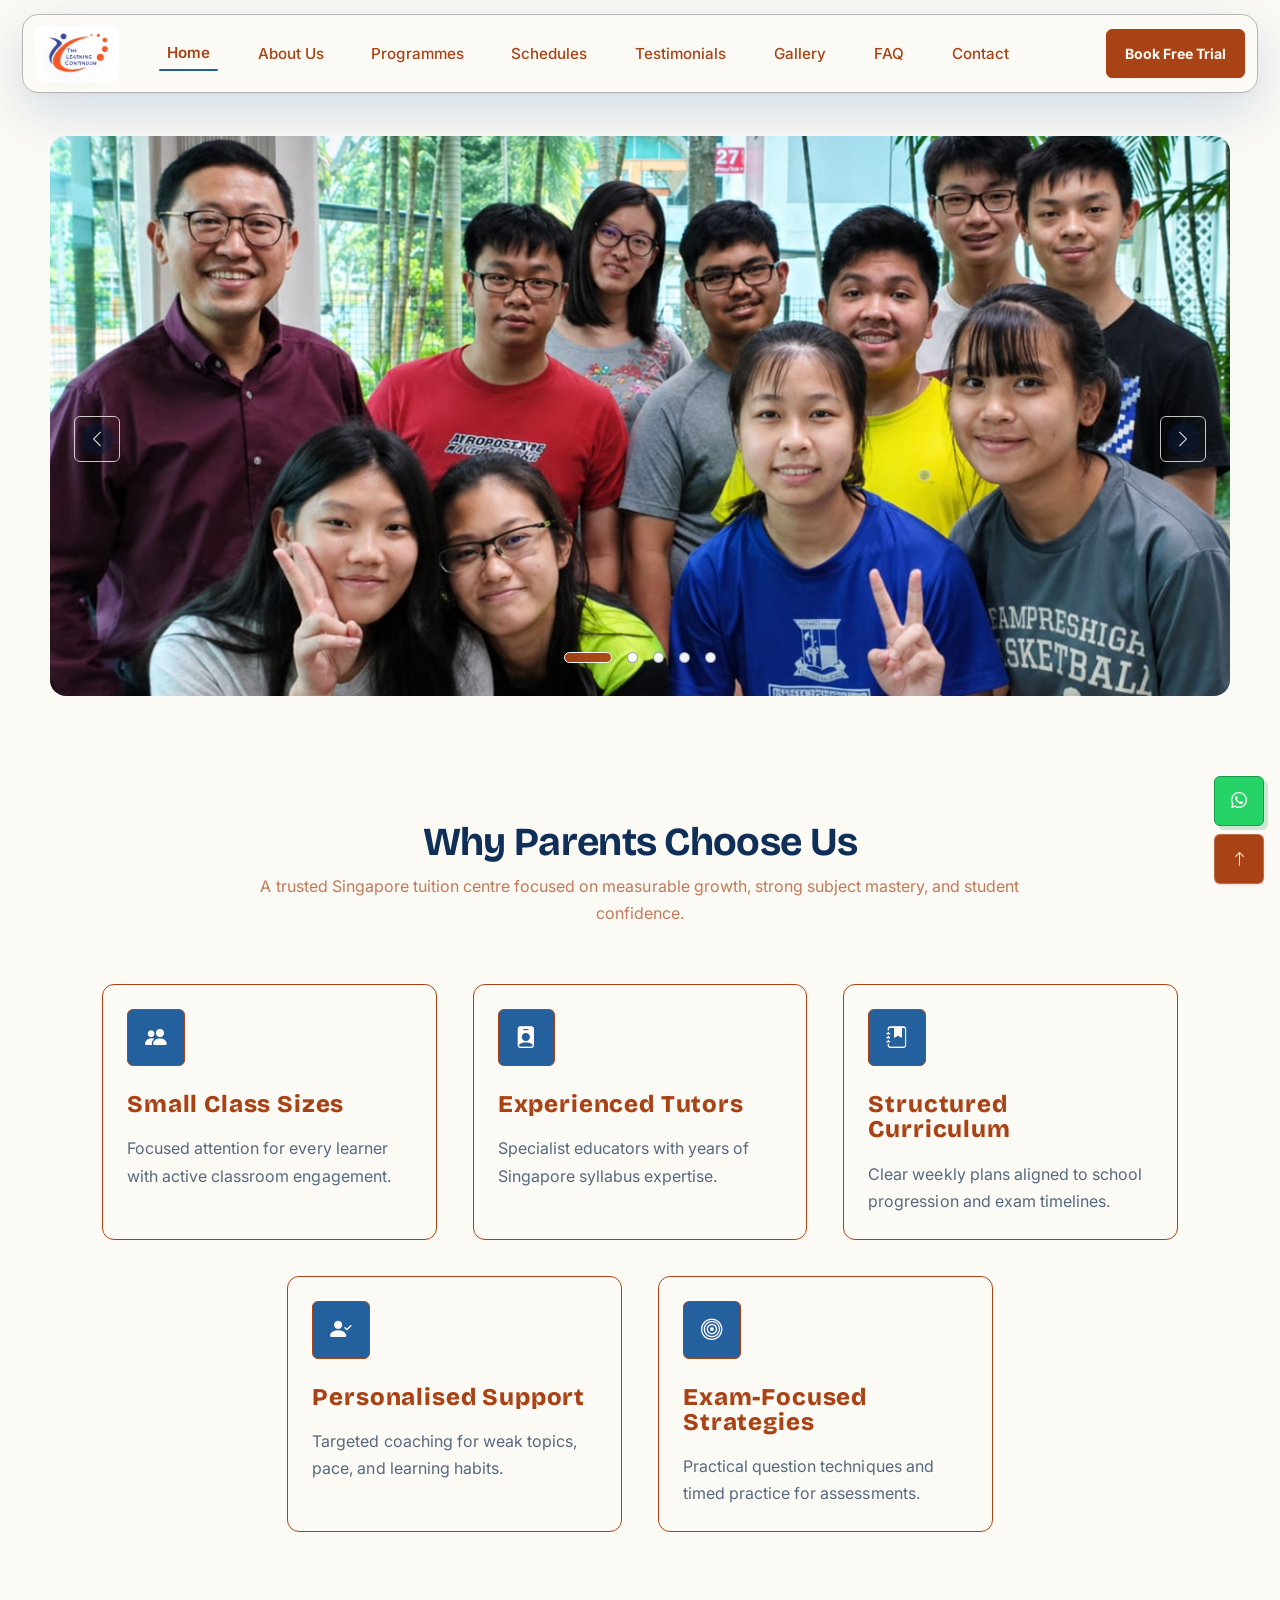
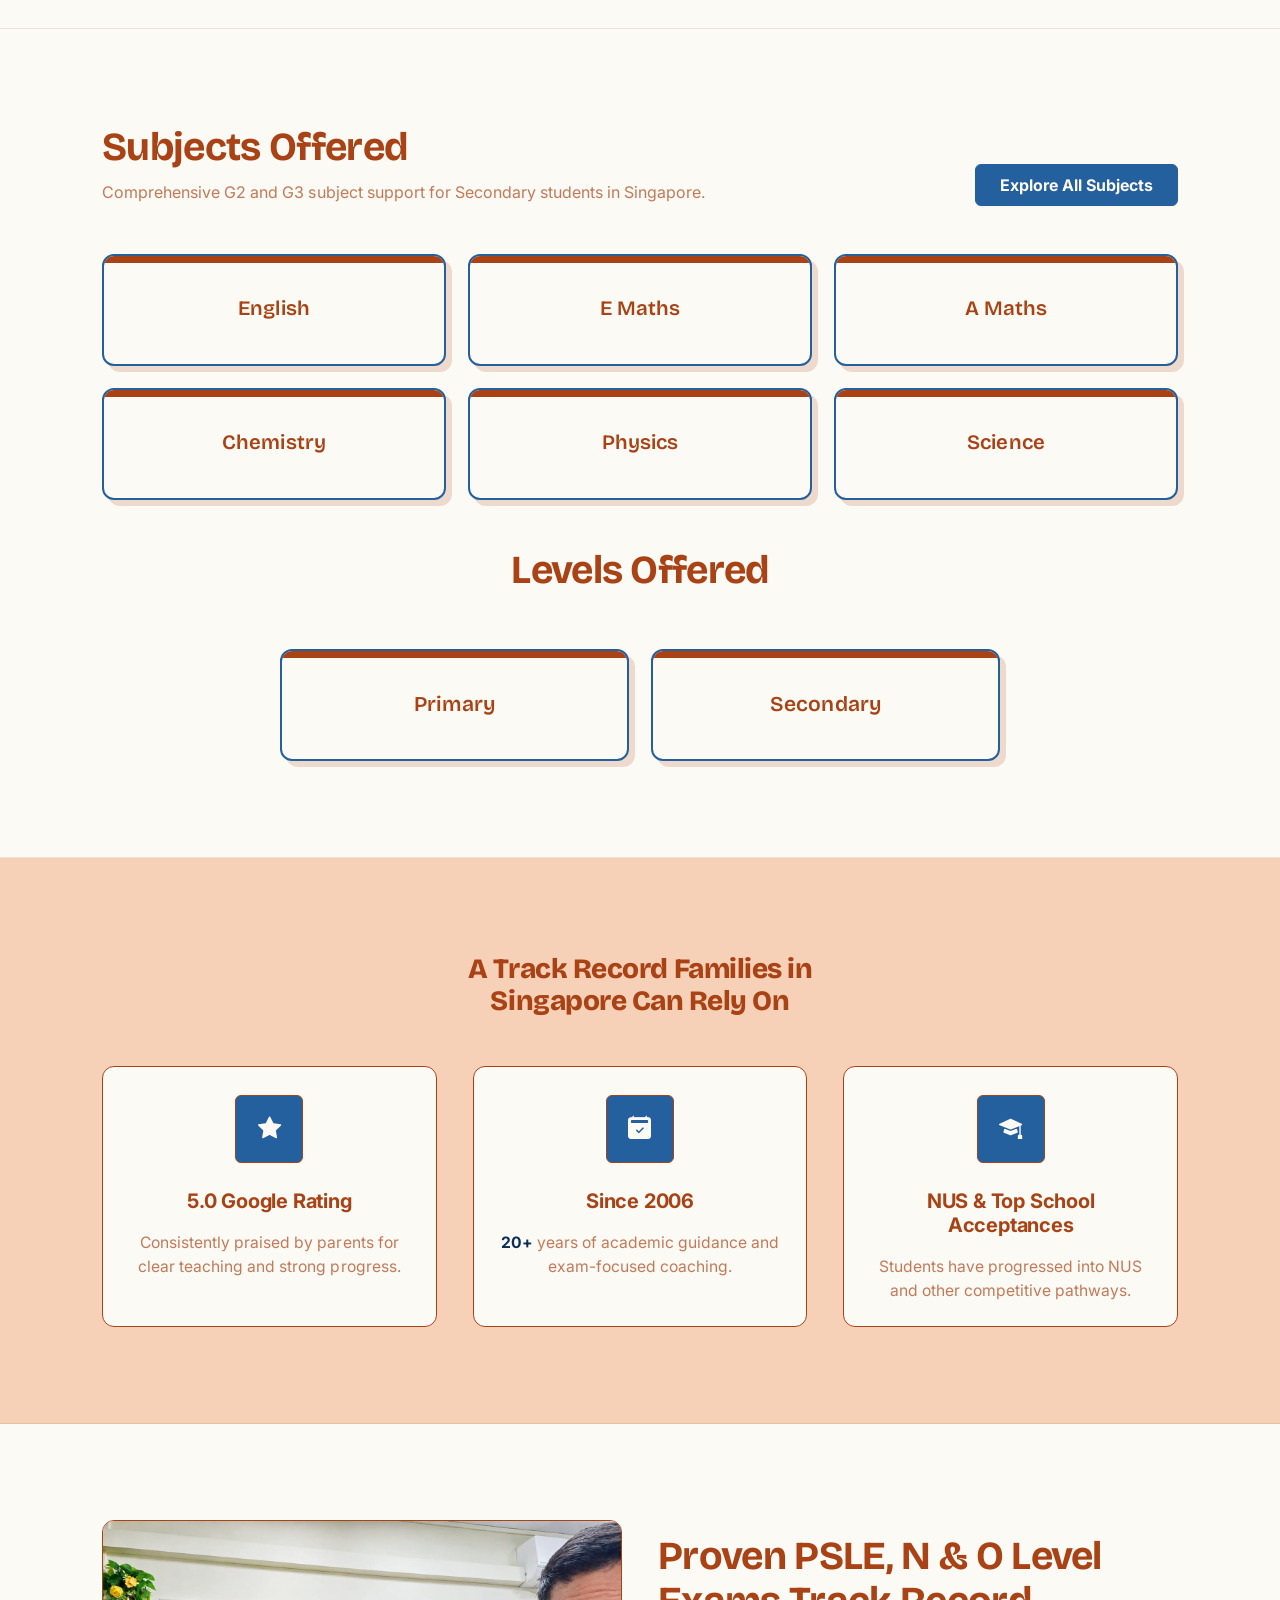
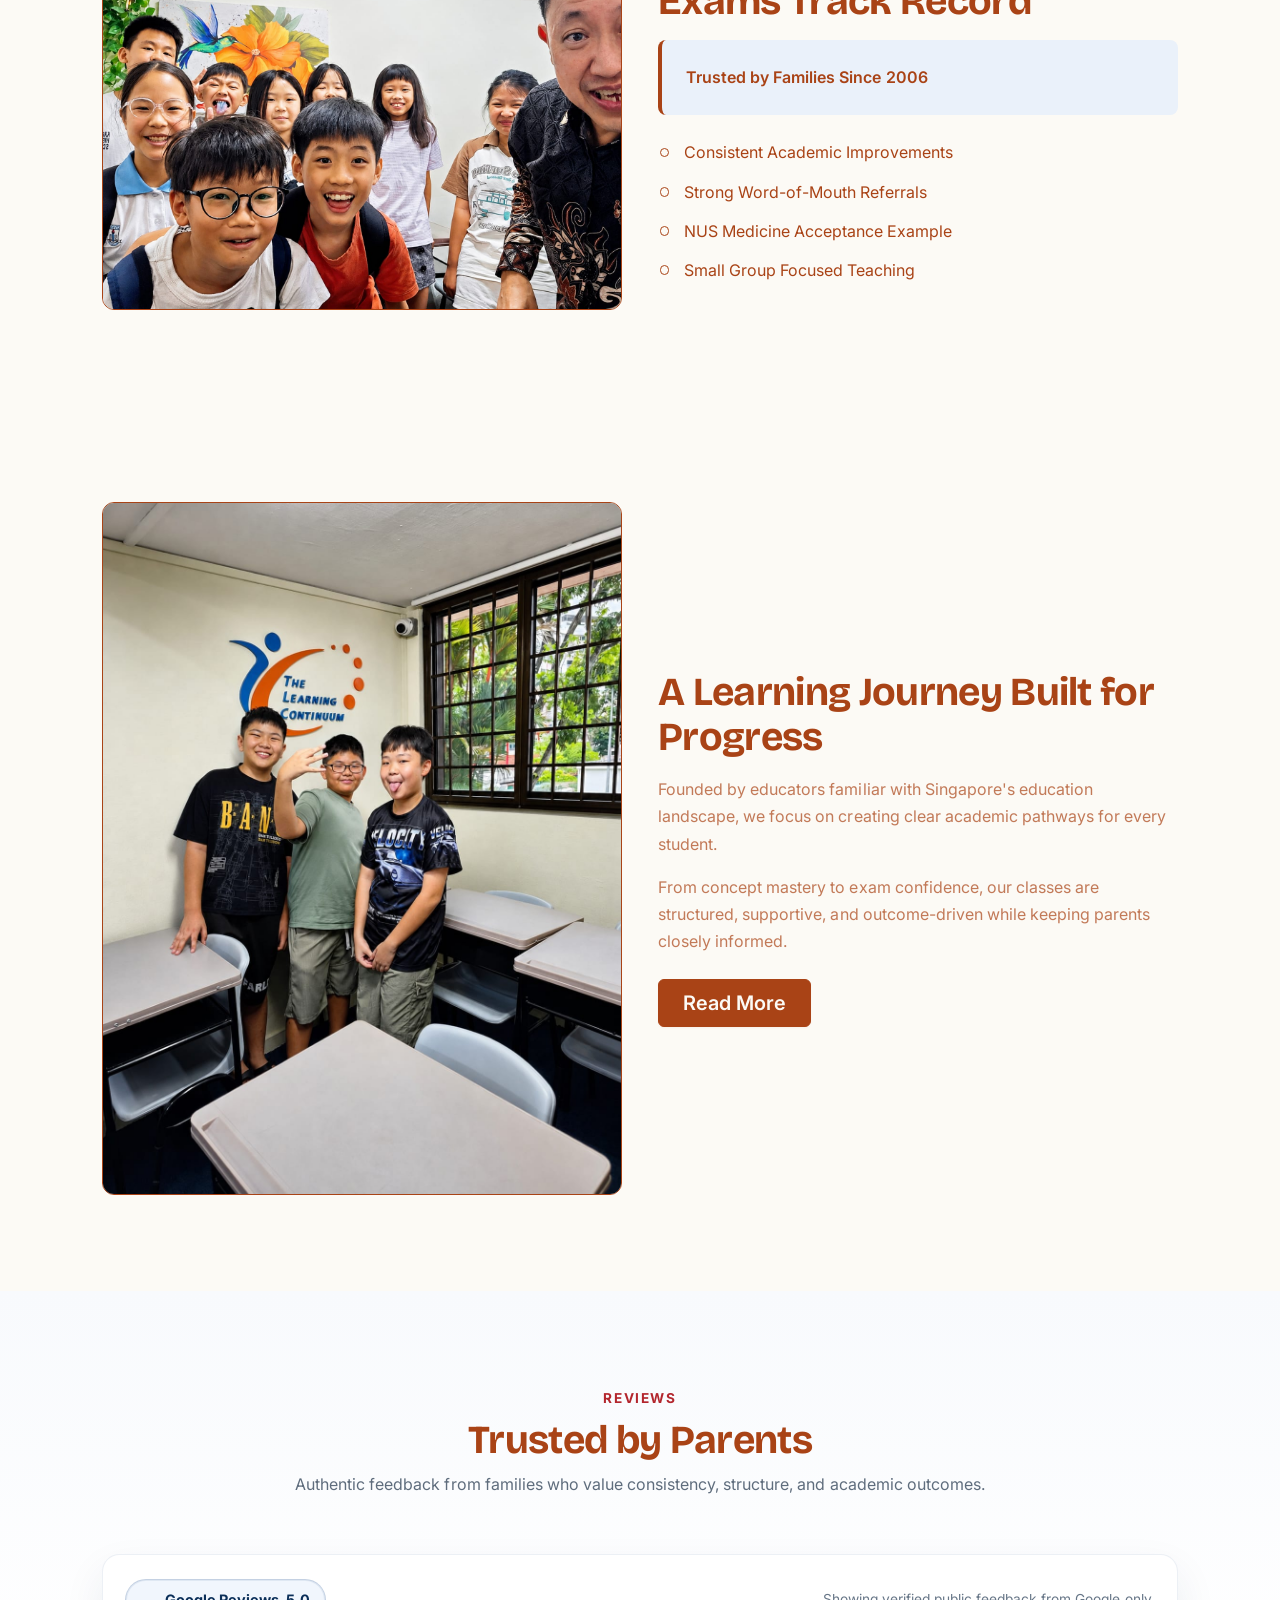
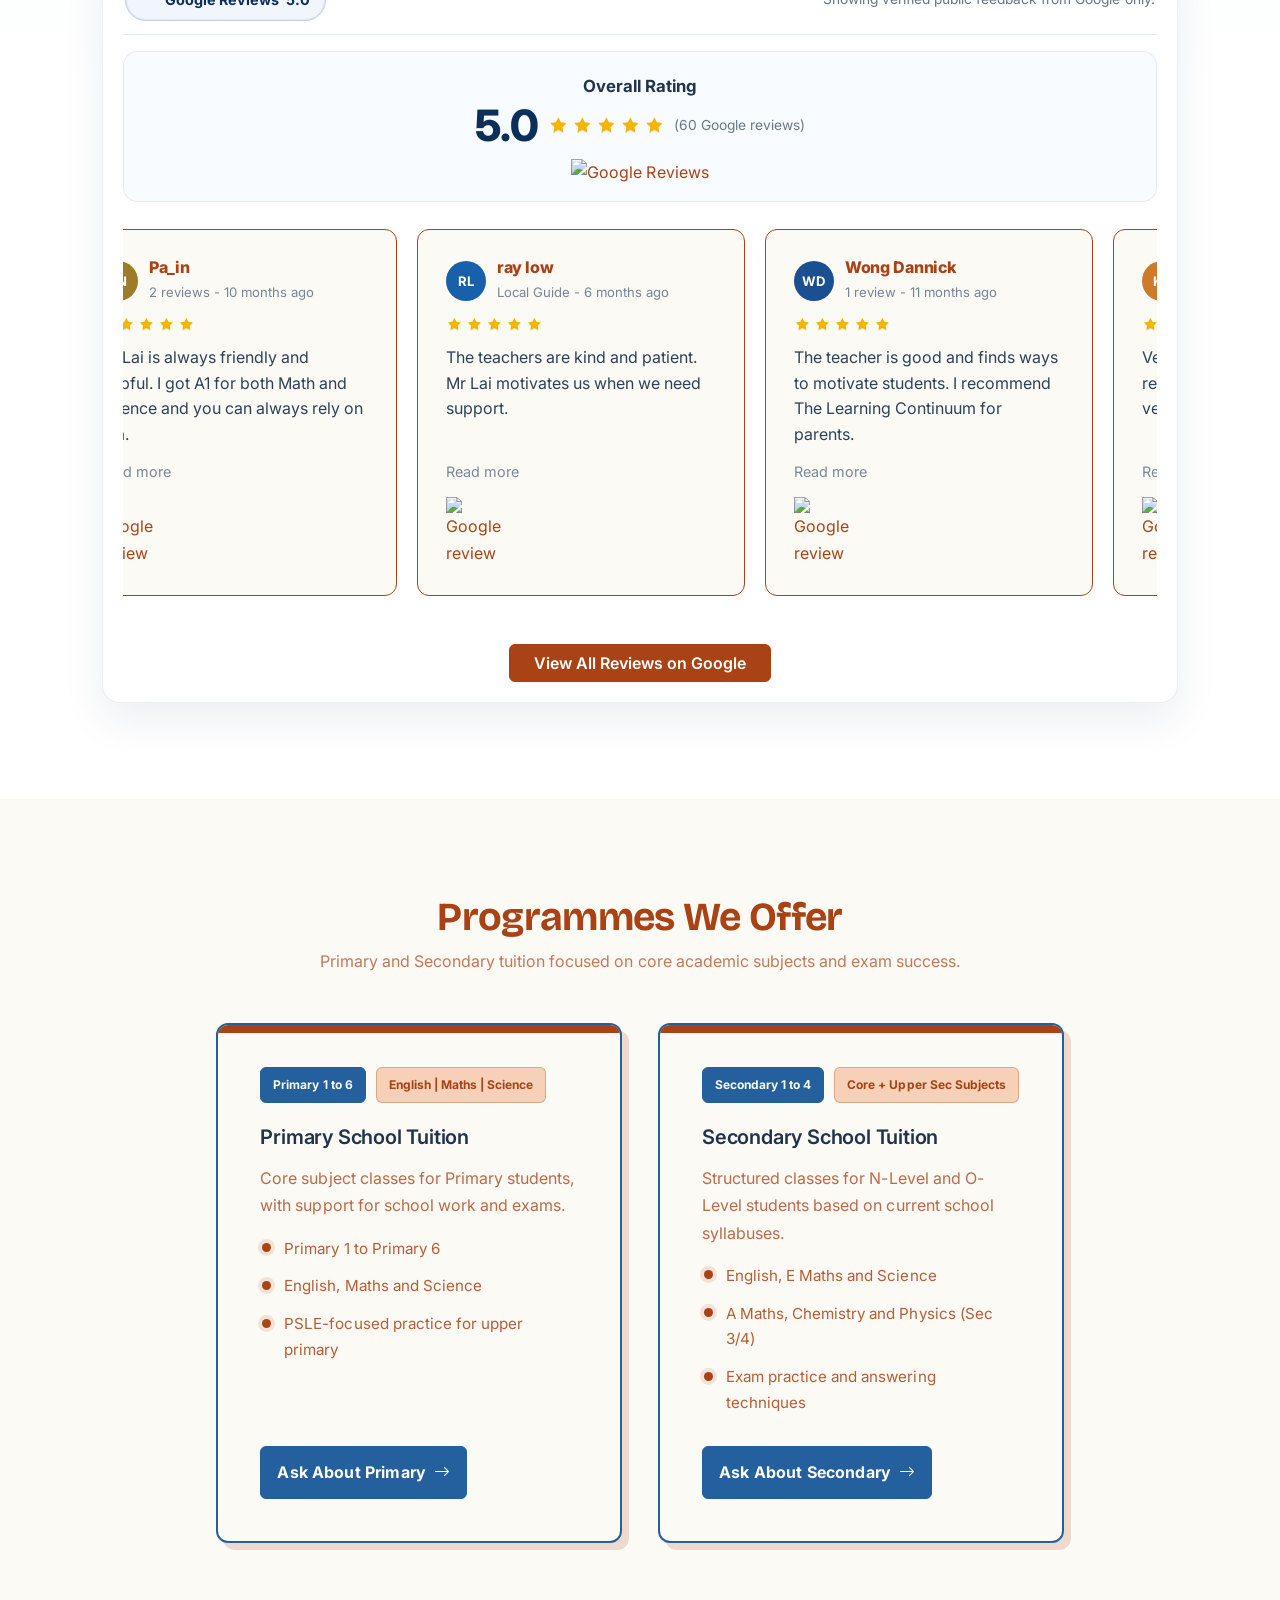
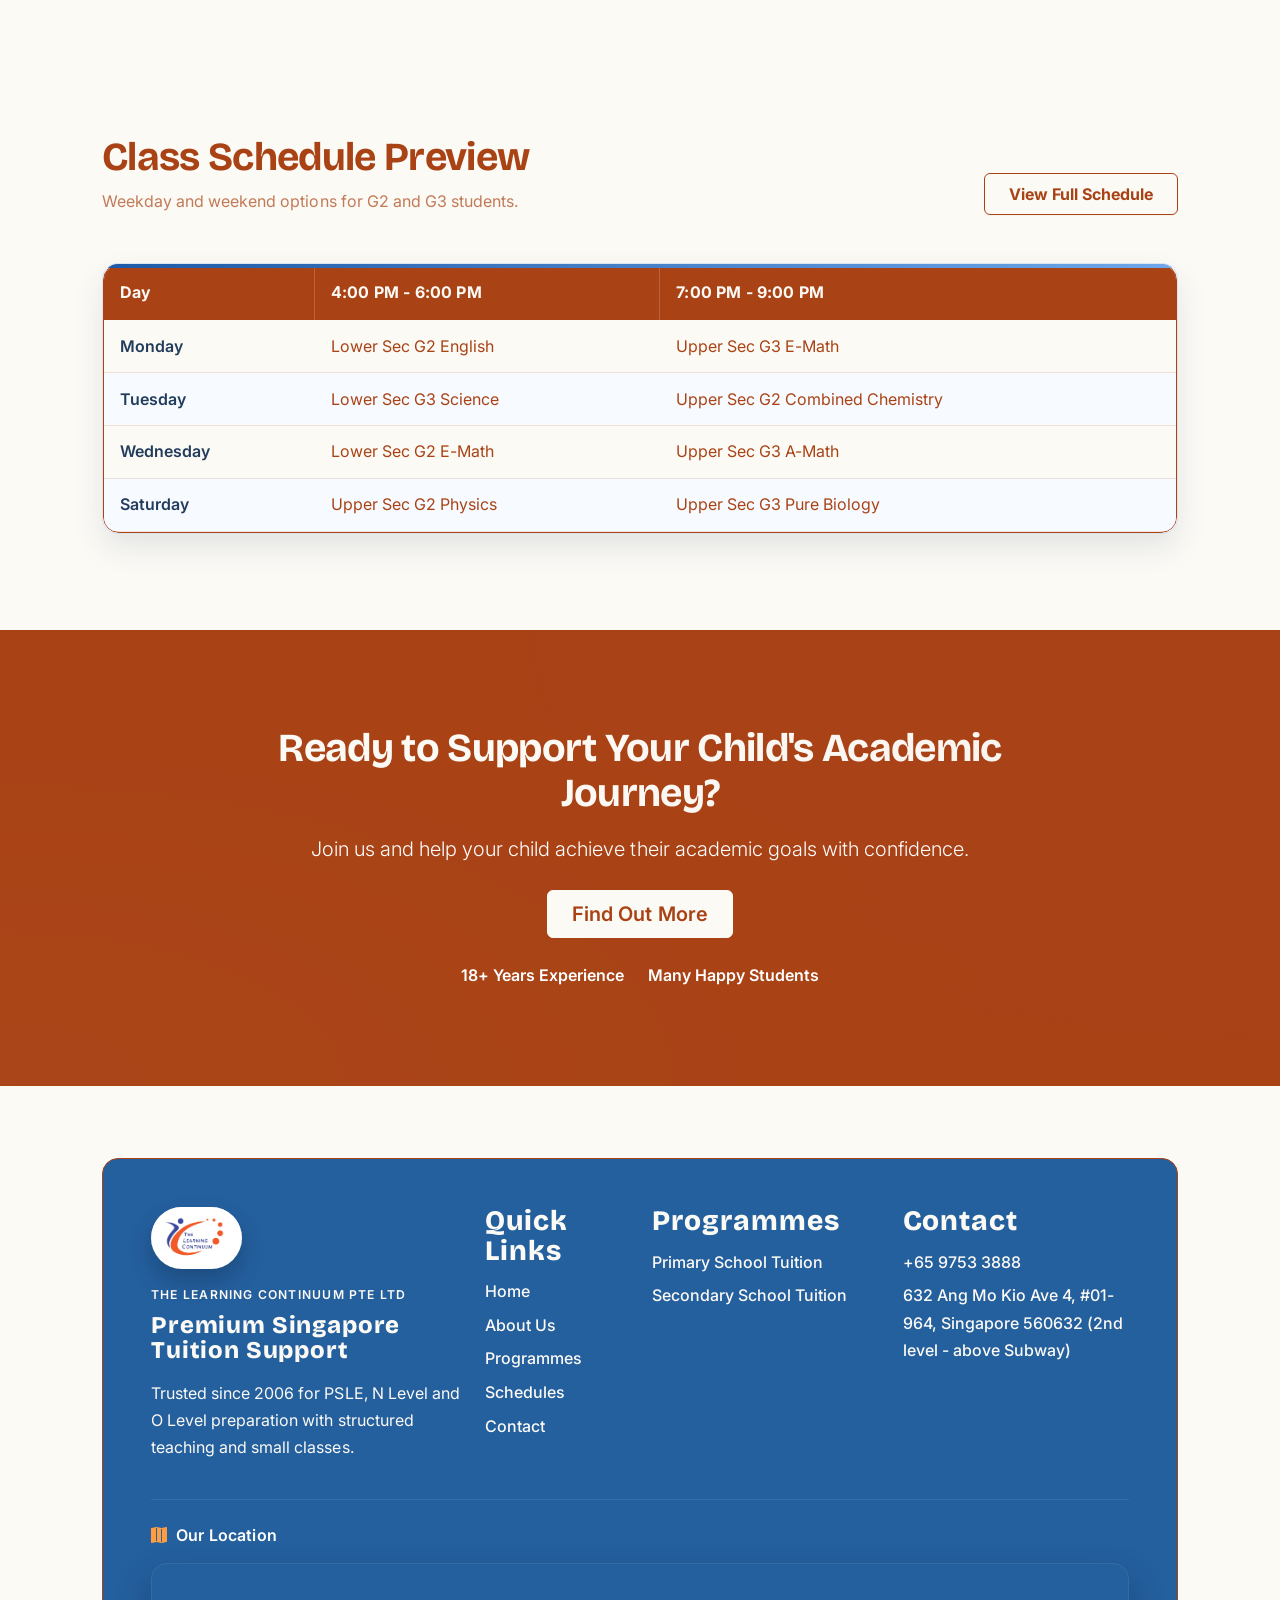
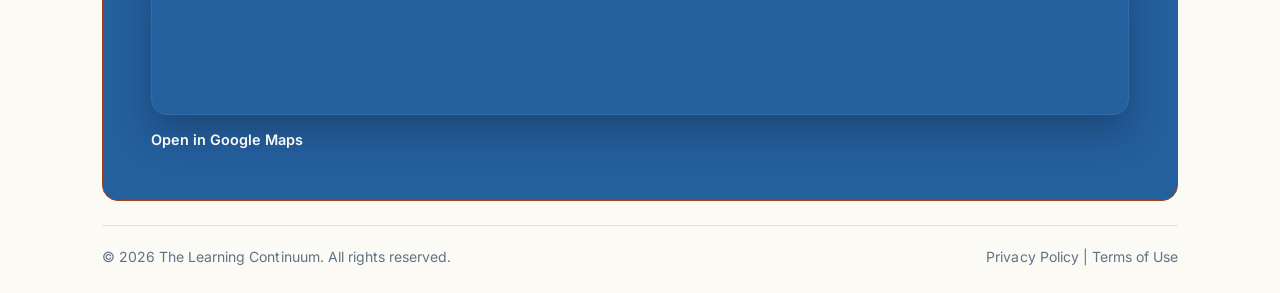
==== index.html @ cffc18f6 "chnage new" ====
<!doctype html>
<html lang="en">
  <head>
    <meta charset="utf-8" />
    <meta name="viewport" content="width=device-width, initial-scale=1" />
    <meta
      name="description"
      content="The Learning Continuum is a Singapore tuition centre specialising in PSLE, N Level and O Level academic excellence since 2006."
    />
    <title>The Learning Continuum | Singapore Tuition Centre</title>
    <link rel="preconnect" href="https://fonts.googleapis.com" />
    <link rel="preconnect" href="https://fonts.gstatic.com" crossorigin />
    <link
      href="https://fonts.googleapis.com/css2?family=Bricolage+Grotesque:opsz,wght@12..96,800&family=Inter:wght@400;500;600;700&family=Roboto+Mono:wght@400&display=swap"
      rel="stylesheet"
    />
    <link
      href="https://cdn.jsdelivr.net/npm/bootstrap@5.3.3/dist/css/bootstrap.min.css"
      rel="stylesheet"
      integrity="sha384-QWTKZyjpPEjISv5WaRU9OFeRpok6YctnYmDr5pNlyT2bRjXh0JMhjY6hW+ALEwIH"
      crossorigin="anonymous"
    />
    <link
      rel="stylesheet"
      href="https://cdn.jsdelivr.net/npm/bootstrap-icons@1.11.3/font/bootstrap-icons.min.css"
    />
    <link rel="stylesheet" href="assets/css/styles.css" />
    <link rel="stylesheet" href="assets/css/home.css" />
    <link rel="stylesheet" href="assets/css/redesign.css" />
  </head>
  <body>
    <div class="scroll-progress" aria-hidden="true"></div>
    <site-navbar></site-navbar>

    <header id="home" class="hero-section nav-overlap-section">
      <div
        id="heroCarousel"
        class="carousel slide carousel-fade hero-carousel"
        data-bs-ride="carousel"
        data-bs-interval="5200"
        data-bs-pause="false"
        data-bs-touch="false"
        data-bs-keyboard="false"
      >
        <div class="carousel-indicators">
          <button
            type="button"
            data-bs-target="#heroCarousel"
            data-bs-slide-to="0"
            class="active"
            aria-current="true"
            aria-label="Slide 1"
          ></button>
          <button
            type="button"
            data-bs-target="#heroCarousel"
            data-bs-slide-to="1"
            aria-label="Slide 2"
          ></button>
          <button
            type="button"
            data-bs-target="#heroCarousel"
            data-bs-slide-to="2"
            aria-label="Slide 3"
          ></button>
          <button
            type="button"
            data-bs-target="#heroCarousel"
            data-bs-slide-to="3"
            aria-label="Slide 4"
          ></button>
          <button
            type="button"
            data-bs-target="#heroCarousel"
            data-bs-slide-to="4"
            aria-label="Slide 5"
          ></button>
        </div>
        <div class="carousel-inner">
          <div class="carousel-item active">
            <img class="hero-slide" src="assets/images/num1.jpeg" alt="The Learning Continuum students and teacher" />
          </div>
          <div class="carousel-item">
            <img class="hero-slide" src="assets/images/num2.jpeg" alt="Students learning at The Learning Continuum" loading="lazy" />
          </div>
          <div class="carousel-item">
            <img class="hero-slide" src="assets/images/num3.jpeg" alt="The Learning Continuum classroom" loading="lazy" />
          </div>
          <div class="carousel-item">
            <img class="hero-slide" src="assets/images/num4.jpeg" alt="Students at The Learning Continuum" loading="lazy" />
          </div>
          <div class="carousel-item">
            <img class="hero-slide" src="assets/images/num5.jpeg" alt="Learning activities at The Learning Continuum" loading="lazy" />
          </div>
        </div>
        <button
          class="carousel-control-prev"
          type="button"
          data-bs-target="#heroCarousel"
          data-bs-slide="prev"
          aria-label="Previous slide"
        >
          <span class="carousel-control-prev-icon" aria-hidden="true"></span>
        </button>
        <button
          class="carousel-control-next"
          type="button"
          data-bs-target="#heroCarousel"
          data-bs-slide="next"
          aria-label="Next slide"
        >
          <span class="carousel-control-next-icon" aria-hidden="true"></span>
        </button>
      </div>

      <div class="hero-overlay-content">
        <div class="container">
          <div
            class="row align-items-center justify-content-start hero-content"
          >
            <div
              class="col-xl-5 col-lg-6 col-md-8 text-start js-reveal"
              data-reveal="up"
            >
              <div class="hero-glass">
                <h1 class="display-5 fw-bold mb-3">
                  Proven Academic Excellence Since 2006
                </h1>
                <p class="lead mb-4">
                  PSLE, N &amp; O Level Specialists with a Strong Track Record
                  of Student Success.
                </p>
                <div
                  class="d-flex flex-column flex-sm-row justify-content-center gap-3"
                >
                  <a
                    class="btn btn-primary btn-lg px-4 btn-micro"
                    href="#why-choose"
                    >Get Started</a
                  >
                  <a
                    class="btn btn-outline-light btn-lg px-4 btn-micro"
                    href="programmes.html"
                    >View Programmes</a
                  >
                </div>
                <div class="row g-3 mt-4 hero-metrics justify-content-center">
                  <div class="col-6">
                    <div class="hero-metric-item">
                      <p class="hero-metric-number mb-1">
                        <span
                          class="js-stat-counter"
                          data-target="20"
                          >0</span
                        >
                      </p>
                      <p class="hero-metric-label mb-0">
                        Years of Trusted Teaching
                      </p>
                    </div>
                  </div>
                  <div class="col-6">
                    <div class="hero-metric-item">
                      <p class="hero-metric-number mb-1">
                        <span
                          class="js-stat-counter"
                          data-target="49"
                          data-scale="10"
                          data-decimals="1"
                          >0</span
                        >/5
                      </p>
                      <p class="hero-metric-label mb-0">Parent Satisfaction</p>
                    </div>
                  </div>
                </div>
              </div>
            </div>
          </div>
        </div>
      </div>
    </header>
    <section
      id="why-choose"
      class="section-space why-choose-section border-bottom"
    >
      <div class="container">
        <div class="text-center mb-4 mb-lg-5 js-reveal" data-reveal="up">
          <h2 class="fw-bold mb-2">Why Parents Choose Us</h2>
          <p class="programmes-subtitle mb-0 mx-auto" style="max-width: 760px">
            A trusted Singapore tuition centre focused on measurable growth,
            strong subject mastery, and student confidence.
          </p>
        </div>
        <div class="row g-4">
          <div class="col-md-6 col-xl-4">
            <article class="why-card h-100 p-4 js-reveal" data-reveal-delay="0">
              <div class="why-card-icon" aria-hidden="true">
                <i class="bi bi-people-fill"></i>
              </div>
              <h3 class="h4 mb-2">Small Class Sizes</h3>
              <p class="mb-0">
                Focused attention for every learner with active classroom
                engagement.
              </p>
            </article>
          </div>
          <div class="col-md-6 col-xl-4">
            <article
              class="why-card h-100 p-4 js-reveal"
              data-reveal-delay="70"
            >
              <div class="why-card-icon" aria-hidden="true">
                <i class="bi bi-person-badge-fill"></i>
              </div>
              <h3 class="h4 mb-2">Experienced Tutors</h3>
              <p class="mb-0">
                Specialist educators with years of Singapore syllabus expertise.
              </p>
            </article>
          </div>
          <div class="col-md-6 col-xl-4">
            <article
              class="why-card h-100 p-4 js-reveal"
              data-reveal-delay="120"
            >
              <div class="why-card-icon" aria-hidden="true">
                <i class="bi bi-journal-bookmark-fill"></i>
              </div>
              <h3 class="h4 mb-2">Structured Curriculum</h3>
              <p class="mb-0">
                Clear weekly plans aligned to school progression and exam
                timelines.
              </p>
            </article>
          </div>
          <div class="col-md-6 col-xl-4">
            <article
              class="why-card h-100 p-4 js-reveal"
              data-reveal-delay="170"
            >
              <div class="why-card-icon" aria-hidden="true">
                <i class="bi bi-person-check-fill"></i>
              </div>
              <h3 class="h4 mb-2">Personalised Support</h3>
              <p class="mb-0">
                Targeted coaching for weak topics, pace, and learning habits.
              </p>
            </article>
          </div>
          <div class="col-md-6 col-xl-4">
            <article
              class="why-card h-100 p-4 js-reveal"
              data-reveal-delay="220"
            >
              <div class="why-card-icon" aria-hidden="true">
                <i class="bi bi-bullseye"></i>
              </div>
              <h3 class="h4 mb-2">Exam-Focused Strategies</h3>
              <p class="mb-0">
                Practical question techniques and timed practice for
                assessments.
              </p>
            </article>
          </div>
        </div>
      </div>
    </section>
    <section
      id="subjects-offered"
      class="section-space subjects-offered-section border-bottom"
    >
      <div class="container">
        <div
          class="d-flex flex-column flex-lg-row justify-content-between align-items-lg-end gap-3 mb-4 mb-lg-5 js-reveal"
          data-reveal="up"
        >
          <div>
            <h2 class="fw-bold mb-2">Subjects Offered</h2>
            <p class="programmes-subtitle mb-0">
              Comprehensive G2 and G3 subject support for Secondary students in
              Singapore.
            </p>
          </div>
          <a
            class="btn btn-outline-primary btn-micro px-4 py-2 subjects-cta"
            href="programmes.html"
            >Explore All Subjects</a
          >
        </div>
        <div class="subjects-grid mb-5">
          <div class="subject-tile js-reveal" data-reveal-delay="0">
            English
          </div>
          <div class="subject-tile js-reveal" data-reveal-delay="40">
            E Maths
          </div>
          <div class="subject-tile js-reveal" data-reveal-delay="80">
            A Maths
          </div>
          <div class="subject-tile js-reveal" data-reveal-delay="120">
            Chemistry
          </div>
          <div class="subject-tile js-reveal" data-reveal-delay="160">
            Physics
          </div>
          <div class="subject-tile js-reveal" data-reveal-delay="200">
            Science
          </div>
        </div>

        <div class="text-center mb-4 js-reveal" data-reveal="up">
          <h2 class="fw-bold mb-2">Levels Offered</h2>
        </div>
        <div class="levels-grid">
          <div class="level-tile js-reveal" data-reveal-delay="0">
            Primary
          </div>
          <div class="level-tile js-reveal" data-reveal-delay="60">
            Secondary
          </div>
        </div>
      </div>
    </section>
    <section
      class="section-space trust-premium-section border-bottom"
      aria-label="Trust validation highlights"
    >
      <div class="container">
        <div
          class="row justify-content-center mb-4 mb-lg-5 js-reveal"
          data-reveal="up"
        >
          <div class="col-lg-8 text-center">
            <h2 class="h3 fw-bold mb-0 trust-title">
              A Track Record Families in Singapore Can Rely On
            </h2>
          </div>
        </div>
        <div class="row g-4 text-center">
          <div class="col-sm-6 col-lg-4">
            <article
              class="trust-premium-card h-100 js-trust-card js-reveal"
              data-delay="0"
              data-reveal-delay="0"
            >
              <div class="trust-premium-icon" aria-hidden="true">
                <i class="bi bi-star-fill"></i>
              </div>
              <h3 class="h5 fw-bold mb-2 trust-card-heading">
                5.0 Google Rating
              </h3>
              <p class="mb-0 trust-support-text">
                Consistently praised by parents for clear teaching and strong
                progress.
              </p>
            </article>
          </div>
          <div class="col-sm-6 col-lg-4">
            <article
              class="trust-premium-card h-100 js-trust-card js-reveal"
              data-delay="90"
              data-reveal-delay="90"
            >
              <div class="trust-premium-icon" aria-hidden="true">
                <i class="bi bi-calendar2-check-fill"></i>
              </div>
              <h3 class="h5 fw-bold mb-2 trust-card-heading">Since 2006</h3>
              <p class="mb-0 trust-support-text">
                <span class="js-counter" data-target="20" data-suffix="+"
                  >0</span
                >
                years of academic guidance and exam-focused coaching.
              </p>
            </article>
          </div>
          <div class="col-sm-6 col-lg-4">
            <article
              class="trust-premium-card h-100 js-trust-card js-reveal"
              data-delay="180"
              data-reveal-delay="180"
            >
              <div class="trust-premium-icon" aria-hidden="true">
                <i class="bi bi-mortarboard-fill"></i>
              </div>
              <h3 class="h5 fw-bold mb-2 trust-card-heading">
                NUS &amp; Top School Acceptances
              </h3>
              <p class="mb-0 trust-support-text">
                Students have progressed into NUS and other competitive
                pathways.
              </p>
            </article>
          </div>
        </div>
      </div>
    </section>

    <section id="results" class="section-space bg-light">
      <div class="container">
        <div class="row g-4 g-lg-5 align-items-center">
          <div class="col-lg-6 js-reveal" data-reveal="left">
            <img
              class="img-fluid rounded-4 shadow-sm w-100 result-image"
              src="assets/images/n2.jpeg"
              alt="Students and teacher at The Learning Continuum"
            />
          </div>
          <div
            class="col-lg-6 js-reveal"
            data-reveal="right"
            data-reveal-delay="80"
          >
            <h2 class="fw-bold mb-3">
              Proven PSLE, N &amp; O Level Exams Track Record
            </h2>
            <div class="result-highlight rounded-3 p-3 p-lg-4 mb-4">
              <p class="mb-0 fw-semibold">Trusted by Families Since 2006</p>
            </div>
            <ul class="result-list list-unstyled mb-0">
              <li>Consistent Academic Improvements</li>
              <li>Strong Word-of-Mouth Referrals</li>
              <li>NUS Medicine Acceptance Example</li>
              <li>Small Group Focused Teaching</li>
            </ul>
          </div>
        </div>
      </div>
    </section>
    <section class="section-space journey-section">
      <div class="container">
        <div class="row g-4 g-lg-5 align-items-center">
          <div class="col-lg-6 js-reveal" data-reveal="left">
            <img
              class="img-fluid rounded-4 shadow-sm w-100 journey-image"
              src="assets/images/6.jpeg"
              alt="Student writing notes during lesson"
            />
          </div>
          <div
            class="col-lg-6 js-reveal"
            data-reveal="right"
            data-reveal-delay="70"
          >
            <h2 class="fw-bold mb-3">A Learning Journey Built for Progress</h2>
            <p class="mb-3 journey-copy">
              Founded by educators familiar with Singapore's education
              landscape, we focus on creating clear academic pathways for every
              student.
            </p>
            <p class="mb-4 journey-copy">
              From concept mastery to exam confidence, our classes are
              structured, supportive, and outcome-driven while keeping parents
              closely informed.
            </p>
            <a class="btn btn-primary btn-lg px-4 btn-micro" href="about.html"
              >Read More</a
            >
          </div>
        </div>
      </div>
    </section>

    <section id="reviews" class="section-space reviews-authority-section">
      <div class="container">
        <div class="text-center mb-4 mb-lg-5 js-review-reveal">
          <p class="reviews-kicker mb-2">Reviews</p>
          <h2 class="fw-bold mb-2">Trusted by Parents</h2>
          <p class="reviews-subtitle mb-0">
            Authentic feedback from families who value consistency, structure,
            and academic outcomes.
          </p>
        </div>

        <div class="reviews-shell js-review-reveal" data-delay="90">
          <div class="review-source-google" aria-label="Google review source">
            <div class="google-source-pill">
              <img
                src="https://www.gstatic.com/images/branding/product/1x/googleg_16dp.png"
                alt=""
                width="16"
                height="16"
              />
              <span>Google Reviews</span>
              <span class="review-source-score">5.0</span>
            </div>
            <p class="google-source-note mb-0">
              Showing verified public feedback from Google only.
            </p>
          </div>

          <div class="overall-rating-panel text-center">
            <p class="overall-rating-label mb-1">Overall Rating</p>
            <div class="overall-rating-line">
              <span class="overall-rating-score">5.0</span>
              <div class="review-stars" aria-label="5 star rating">
                <svg class="rating-star" viewBox="0 0 24 24" aria-hidden="true">
                  <path
                    d="M12 2.5l2.86 5.8 6.4.93-4.63 4.51 1.09 6.37L12 17.1 6.28 20.11l1.09-6.37L2.74 9.23l6.4-.93L12 2.5z"
                  ></path>
                </svg>
                <svg class="rating-star" viewBox="0 0 24 24" aria-hidden="true">
                  <path
                    d="M12 2.5l2.86 5.8 6.4.93-4.63 4.51 1.09 6.37L12 17.1 6.28 20.11l1.09-6.37L2.74 9.23l6.4-.93L12 2.5z"
                  ></path>
                </svg>
                <svg class="rating-star" viewBox="0 0 24 24" aria-hidden="true">
                  <path
                    d="M12 2.5l2.86 5.8 6.4.93-4.63 4.51 1.09 6.37L12 17.1 6.28 20.11l1.09-6.37L2.74 9.23l6.4-.93L12 2.5z"
                  ></path>
                </svg>
                <svg class="rating-star" viewBox="0 0 24 24" aria-hidden="true">
                  <path
                    d="M12 2.5l2.86 5.8 6.4.93-4.63 4.51 1.09 6.37L12 17.1 6.28 20.11l1.09-6.37L2.74 9.23l6.4-.93L12 2.5z"
                  ></path>
                </svg>
                <svg class="rating-star" viewBox="0 0 24 24" aria-hidden="true">
                  <path
                    d="M12 2.5l2.86 5.8 6.4.93-4.63 4.51 1.09 6.37L12 17.1 6.28 20.11l1.09-6.37L2.74 9.23l6.4-.93L12 2.5z"
                  ></path>
                </svg>
              </div>
              <span class="overall-rating-count">(60 Google reviews)</span>
            </div>
            <img
              class="google-wordmark"
              src="https://www.gstatic.com/images/branding/googlelogo/1x/googlelogo_color_74x24dp.png"
              alt="Google Reviews"
              width="74"
              height="24"
            />
          </div>

          <div class="reviews-carousel-wrapper">
            <div
              class="reviews-track js-reviews-track"
              aria-label="Parent review cards"
            >
              <article class="review-card js-review-reveal" data-delay="30">
                <div class="review-author">
                  <div class="review-avatar">AT</div>
                  <div>
                    <h3 class="h6 mb-1">alya tan</h3>
                    <p class="review-time mb-0">1 review - 3 weeks ago - New</p>
                  </div>
                </div>
                <div
                  class="review-stars review-stars-sm"
                  aria-label="5 star review"
                >
                  <svg
                    class="rating-star"
                    viewBox="0 0 24 24"
                    aria-hidden="true"
                  >
                    <path
                      d="M12 2.5l2.86 5.8 6.4.93-4.63 4.51 1.09 6.37L12 17.1 6.28 20.11l1.09-6.37L2.74 9.23l6.4-.93L12 2.5z"
                    ></path>
                  </svg>
                  <svg
                    class="rating-star"
                    viewBox="0 0 24 24"
                    aria-hidden="true"
                  >
                    <path
                      d="M12 2.5l2.86 5.8 6.4.93-4.63 4.51 1.09 6.37L12 17.1 6.28 20.11l1.09-6.37L2.74 9.23l6.4-.93L12 2.5z"
                    ></path>
                  </svg>
                  <svg
                    class="rating-star"
                    viewBox="0 0 24 24"
                    aria-hidden="true"
                  >
                    <path
                      d="M12 2.5l2.86 5.8 6.4.93-4.63 4.51 1.09 6.37L12 17.1 6.28 20.11l1.09-6.37L2.74 9.23l6.4-.93L12 2.5z"
                    ></path>
                  </svg>
                  <svg
                    class="rating-star"
                    viewBox="0 0 24 24"
                    aria-hidden="true"
                  >
                    <path
                      d="M12 2.5l2.86 5.8 6.4.93-4.63 4.51 1.09 6.37L12 17.1 6.28 20.11l1.09-6.37L2.74 9.23l6.4-.93L12 2.5z"
                    ></path>
                  </svg>
                  <svg
                    class="rating-star"
                    viewBox="0 0 24 24"
                    aria-hidden="true"
                  >
                    <path
                      d="M12 2.5l2.86 5.8 6.4.93-4.63 4.51 1.09 6.37L12 17.1 6.28 20.11l1.09-6.37L2.74 9.23l6.4-.93L12 2.5z"
                    ></path>
                  </svg>
                </div>
                <p class="review-body">
                  Mr Lai is the toughest and best teacher that ever taught me.
                  His explanations are precise and easy to understand.
                </p>
                <p class="review-readmore mb-0">Read more</p>
                <img
                  class="review-google-logo"
                  src="https://www.gstatic.com/images/branding/googlelogo/1x/googlelogo_color_74x24dp.png"
                  alt="Google review"
                  width="74"
                  height="24"
                />
              </article>

              <article class="review-card js-review-reveal" data-delay="70">
                <div class="review-author">
                  <div class="review-avatar review-avatar-alt">XN</div>
                  <div>
                    <h3 class="h6 mb-1">Xuan Qi Ng</h3>
                    <p class="review-time mb-0">3 reviews - 11 months ago</p>
                  </div>
                </div>
                <div
                  class="review-stars review-stars-sm"
                  aria-label="5 star review"
                >
                  <svg
                    class="rating-star"
                    viewBox="0 0 24 24"
                    aria-hidden="true"
                  >
                    <path
                      d="M12 2.5l2.86 5.8 6.4.93-4.63 4.51 1.09 6.37L12 17.1 6.28 20.11l1.09-6.37L2.74 9.23l6.4-.93L12 2.5z"
                    ></path>
                  </svg>
                  <svg
                    class="rating-star"
                    viewBox="0 0 24 24"
                    aria-hidden="true"
                  >
                    <path
                      d="M12 2.5l2.86 5.8 6.4.93-4.63 4.51 1.09 6.37L12 17.1 6.28 20.11l1.09-6.37L2.74 9.23l6.4-.93L12 2.5z"
                    ></path>
                  </svg>
                  <svg
                    class="rating-star"
                    viewBox="0 0 24 24"
                    aria-hidden="true"
                  >
                    <path
                      d="M12 2.5l2.86 5.8 6.4.93-4.63 4.51 1.09 6.37L12 17.1 6.28 20.11l1.09-6.37L2.74 9.23l6.4-.93L12 2.5z"
                    ></path>
                  </svg>
                  <svg
                    class="rating-star"
                    viewBox="0 0 24 24"
                    aria-hidden="true"
                  >
                    <path
                      d="M12 2.5l2.86 5.8 6.4.93-4.63 4.51 1.09 6.37L12 17.1 6.28 20.11l1.09-6.37L2.74 9.23l6.4-.93L12 2.5z"
                    ></path>
                  </svg>
                  <svg
                    class="rating-star"
                    viewBox="0 0 24 24"
                    aria-hidden="true"
                  >
                    <path
                      d="M12 2.5l2.86 5.8 6.4.93-4.63 4.51 1.09 6.37L12 17.1 6.28 20.11l1.09-6.37L2.74 9.23l6.4-.93L12 2.5z"
                    ></path>
                  </svg>
                </div>
                <p class="review-body">
                  This tuition taught me since age 9. The teachers are
                  experienced, friendly, and helped me improve tremendously.
                </p>
                <p class="review-readmore mb-0">Read more</p>
                <img
                  class="review-google-logo"
                  src="https://www.gstatic.com/images/branding/googlelogo/1x/googlelogo_color_74x24dp.png"
                  alt="Google review"
                  width="74"
                  height="24"
                />
              </article>

              <article class="review-card js-review-reveal" data-delay="110">
                <div class="review-author">
                  <div class="review-avatar review-avatar-gold">CS</div>
                  <div>
                    <h3 class="h6 mb-1">Chao Shi Han (Amkss)</h3>
                    <p class="review-time mb-0">1 review - a month ago</p>
                  </div>
                </div>
                <div
                  class="review-stars review-stars-sm"
                  aria-label="5 star review"
                >
                  <svg
                    class="rating-star"
                    viewBox="0 0 24 24"
                    aria-hidden="true"
                  >
                    <path
                      d="M12 2.5l2.86 5.8 6.4.93-4.63 4.51 1.09 6.37L12 17.1 6.28 20.11l1.09-6.37L2.74 9.23l6.4-.93L12 2.5z"
                    ></path>
                  </svg>
                  <svg
                    class="rating-star"
                    viewBox="0 0 24 24"
                    aria-hidden="true"
                  >
                    <path
                      d="M12 2.5l2.86 5.8 6.4.93-4.63 4.51 1.09 6.37L12 17.1 6.28 20.11l1.09-6.37L2.74 9.23l6.4-.93L12 2.5z"
                    ></path>
                  </svg>
                  <svg
                    class="rating-star"
                    viewBox="0 0 24 24"
                    aria-hidden="true"
                  >
                    <path
                      d="M12 2.5l2.86 5.8 6.4.93-4.63 4.51 1.09 6.37L12 17.1 6.28 20.11l1.09-6.37L2.74 9.23l6.4-.93L12 2.5z"
                    ></path>
                  </svg>
                  <svg
                    class="rating-star"
                    viewBox="0 0 24 24"
                    aria-hidden="true"
                  >
                    <path
                      d="M12 2.5l2.86 5.8 6.4.93-4.63 4.51 1.09 6.37L12 17.1 6.28 20.11l1.09-6.37L2.74 9.23l6.4-.93L12 2.5z"
                    ></path>
                  </svg>
                  <svg
                    class="rating-star"
                    viewBox="0 0 24 24"
                    aria-hidden="true"
                  >
                    <path
                      d="M12 2.5l2.86 5.8 6.4.93-4.63 4.51 1.09 6.37L12 17.1 6.28 20.11l1.09-6.37L2.74 9.23l6.4-.93L12 2.5z"
                    ></path>
                  </svg>
                </div>
                <p class="review-body">
                  Mr Lai is the best teacher ever. His explanations are very
                  precise and easy to understand. I recommend coming here.
                </p>
                <p class="review-readmore mb-0">Read more</p>
                <img
                  class="review-google-logo"
                  src="https://www.gstatic.com/images/branding/googlelogo/1x/googlelogo_color_74x24dp.png"
                  alt="Google review"
                  width="74"
                  height="24"
                />
              </article>

              <article class="review-card js-review-reveal" data-delay="150">
                <div class="review-author">
                  <div class="review-avatar review-avatar-blue">LC</div>
                  <div>
                    <h3 class="h6 mb-1">Lim ChengJun</h3>
                    <p class="review-time mb-0">1 review - a month ago</p>
                  </div>
                </div>
                <div
                  class="review-stars review-stars-sm"
                  aria-label="5 star review"
                >
                  <svg
                    class="rating-star"
                    viewBox="0 0 24 24"
                    aria-hidden="true"
                  >
                    <path
                      d="M12 2.5l2.86 5.8 6.4.93-4.63 4.51 1.09 6.37L12 17.1 6.28 20.11l1.09-6.37L2.74 9.23l6.4-.93L12 2.5z"
                    ></path>
                  </svg>
                  <svg
                    class="rating-star"
                    viewBox="0 0 24 24"
                    aria-hidden="true"
                  >
                    <path
                      d="M12 2.5l2.86 5.8 6.4.93-4.63 4.51 1.09 6.37L12 17.1 6.28 20.11l1.09-6.37L2.74 9.23l6.4-.93L12 2.5z"
                    ></path>
                  </svg>
                  <svg
                    class="rating-star"
                    viewBox="0 0 24 24"
                    aria-hidden="true"
                  >
                    <path
                      d="M12 2.5l2.86 5.8 6.4.93-4.63 4.51 1.09 6.37L12 17.1 6.28 20.11l1.09-6.37L2.74 9.23l6.4-.93L12 2.5z"
                    ></path>
                  </svg>
                  <svg
                    class="rating-star"
                    viewBox="0 0 24 24"
                    aria-hidden="true"
                  >
                    <path
                      d="M12 2.5l2.86 5.8 6.4.93-4.63 4.51 1.09 6.37L12 17.1 6.28 20.11l1.09-6.37L2.74 9.23l6.4-.93L12 2.5z"
                    ></path>
                  </svg>
                  <svg
                    class="rating-star"
                    viewBox="0 0 24 24"
                    aria-hidden="true"
                  >
                    <path
                      d="M12 2.5l2.86 5.8 6.4.93-4.63 4.51 1.09 6.37L12 17.1 6.28 20.11l1.09-6.37L2.74 9.23l6.4-.93L12 2.5z"
                    ></path>
                  </svg>
                </div>
                <p class="review-body">
                  Mr Lai is a very good teacher and very passionate with every
                  student.
                </p>
                <p class="review-readmore mb-0">Read more</p>
                <img
                  class="review-google-logo"
                  src="https://www.gstatic.com/images/branding/googlelogo/1x/googlelogo_color_74x24dp.png"
                  alt="Google review"
                  width="74"
                  height="24"
                />
              </article>

              <article class="review-card js-review-reveal" data-delay="190">
                <div class="review-author">
                  <div class="review-avatar">EB</div>
                  <div>
                    <h3 class="h6 mb-1">Ebony</h3>
                    <p class="review-time mb-0">4 reviews - 11 months ago</p>
                  </div>
                </div>
                <div
                  class="review-stars review-stars-sm"
                  aria-label="5 star review"
                >
                  <svg
                    class="rating-star"
                    viewBox="0 0 24 24"
                    aria-hidden="true"
                  >
                    <path
                      d="M12 2.5l2.86 5.8 6.4.93-4.63 4.51 1.09 6.37L12 17.1 6.28 20.11l1.09-6.37L2.74 9.23l6.4-.93L12 2.5z"
                    ></path>
                  </svg>
                  <svg
                    class="rating-star"
                    viewBox="0 0 24 24"
                    aria-hidden="true"
                  >
                    <path
                      d="M12 2.5l2.86 5.8 6.4.93-4.63 4.51 1.09 6.37L12 17.1 6.28 20.11l1.09-6.37L2.74 9.23l6.4-.93L12 2.5z"
                    ></path>
                  </svg>
                  <svg
                    class="rating-star"
                    viewBox="0 0 24 24"
                    aria-hidden="true"
                  >
                    <path
                      d="M12 2.5l2.86 5.8 6.4.93-4.63 4.51 1.09 6.37L12 17.1 6.28 20.11l1.09-6.37L2.74 9.23l6.4-.93L12 2.5z"
                    ></path>
                  </svg>
                  <svg
                    class="rating-star"
                    viewBox="0 0 24 24"
                    aria-hidden="true"
                  >
                    <path
                      d="M12 2.5l2.86 5.8 6.4.93-4.63 4.51 1.09 6.37L12 17.1 6.28 20.11l1.09-6.37L2.74 9.23l6.4-.93L12 2.5z"
                    ></path>
                  </svg>
                  <svg
                    class="rating-star"
                    viewBox="0 0 24 24"
                    aria-hidden="true"
                  >
                    <path
                      d="M12 2.5l2.86 5.8 6.4.93-4.63 4.51 1.09 6.37L12 17.1 6.28 20.11l1.09-6.37L2.74 9.23l6.4-.93L12 2.5z"
                    ></path>
                  </svg>
                </div>
                <p class="review-body">
                  I enjoyed my time here during O Levels. Mr Lai was patient in
                  Chemistry and helped pull me up to a pass.
                </p>
                <p class="review-readmore mb-0">Read more</p>
                <img
                  class="review-google-logo"
                  src="https://www.gstatic.com/images/branding/googlelogo/1x/googlelogo_color_74x24dp.png"
                  alt="Google review"
                  width="74"
                  height="24"
                />
              </article>

              <article class="review-card js-review-reveal" data-delay="230">
                <div class="review-author">
                  <div class="review-avatar review-avatar-alt">DG</div>
                  <div>
                    <h3 class="h6 mb-1">Dylan Guyz</h3>
                    <p class="review-time mb-0">1 review - 11 months ago</p>
                  </div>
                </div>
                <div
                  class="review-stars review-stars-sm"
                  aria-label="5 star review"
                >
                  <svg
                    class="rating-star"
                    viewBox="0 0 24 24"
                    aria-hidden="true"
                  >
                    <path
                      d="M12 2.5l2.86 5.8 6.4.93-4.63 4.51 1.09 6.37L12 17.1 6.28 20.11l1.09-6.37L2.74 9.23l6.4-.93L12 2.5z"
                    ></path>
                  </svg>
                  <svg
                    class="rating-star"
                    viewBox="0 0 24 24"
                    aria-hidden="true"
                  >
                    <path
                      d="M12 2.5l2.86 5.8 6.4.93-4.63 4.51 1.09 6.37L12 17.1 6.28 20.11l1.09-6.37L2.74 9.23l6.4-.93L12 2.5z"
                    ></path>
                  </svg>
                  <svg
                    class="rating-star"
                    viewBox="0 0 24 24"
                    aria-hidden="true"
                  >
                    <path
                      d="M12 2.5l2.86 5.8 6.4.93-4.63 4.51 1.09 6.37L12 17.1 6.28 20.11l1.09-6.37L2.74 9.23l6.4-.93L12 2.5z"
                    ></path>
                  </svg>
                  <svg
                    class="rating-star"
                    viewBox="0 0 24 24"
                    aria-hidden="true"
                  >
                    <path
                      d="M12 2.5l2.86 5.8 6.4.93-4.63 4.51 1.09 6.37L12 17.1 6.28 20.11l1.09-6.37L2.74 9.23l6.4-.93L12 2.5z"
                    ></path>
                  </svg>
                  <svg
                    class="rating-star"
                    viewBox="0 0 24 24"
                    aria-hidden="true"
                  >
                    <path
                      d="M12 2.5l2.86 5.8 6.4.93-4.63 4.51 1.09 6.37L12 17.1 6.28 20.11l1.09-6.37L2.74 9.23l6.4-.93L12 2.5z"
                    ></path>
                  </svg>
                </div>
                <p class="review-body">
                  Amazing tuition centre. I enjoyed learning from the teachers
                  here and especially the kind owner.
                </p>
                <p class="review-readmore mb-0">Read more</p>
                <img
                  class="review-google-logo"
                  src="https://www.gstatic.com/images/branding/googlelogo/1x/googlelogo_color_74x24dp.png"
                  alt="Google review"
                  width="74"
                  height="24"
                />
              </article>

              <article class="review-card js-review-reveal" data-delay="270">
                <div class="review-author">
                  <div class="review-avatar review-avatar-gold">PN</div>
                  <div>
                    <h3 class="h6 mb-1">Pa_in</h3>
                    <p class="review-time mb-0">2 reviews - 10 months ago</p>
                  </div>
                </div>
                <div
                  class="review-stars review-stars-sm"
                  aria-label="5 star review"
                >
                  <svg
                    class="rating-star"
                    viewBox="0 0 24 24"
                    aria-hidden="true"
                  >
                    <path
                      d="M12 2.5l2.86 5.8 6.4.93-4.63 4.51 1.09 6.37L12 17.1 6.28 20.11l1.09-6.37L2.74 9.23l6.4-.93L12 2.5z"
                    ></path>
                  </svg>
                  <svg
                    class="rating-star"
                    viewBox="0 0 24 24"
                    aria-hidden="true"
                  >
                    <path
                      d="M12 2.5l2.86 5.8 6.4.93-4.63 4.51 1.09 6.37L12 17.1 6.28 20.11l1.09-6.37L2.74 9.23l6.4-.93L12 2.5z"
                    ></path>
                  </svg>
                  <svg
                    class="rating-star"
                    viewBox="0 0 24 24"
                    aria-hidden="true"
                  >
                    <path
                      d="M12 2.5l2.86 5.8 6.4.93-4.63 4.51 1.09 6.37L12 17.1 6.28 20.11l1.09-6.37L2.74 9.23l6.4-.93L12 2.5z"
                    ></path>
                  </svg>
                  <svg
                    class="rating-star"
                    viewBox="0 0 24 24"
                    aria-hidden="true"
                  >
                    <path
                      d="M12 2.5l2.86 5.8 6.4.93-4.63 4.51 1.09 6.37L12 17.1 6.28 20.11l1.09-6.37L2.74 9.23l6.4-.93L12 2.5z"
                    ></path>
                  </svg>
                  <svg
                    class="rating-star"
                    viewBox="0 0 24 24"
                    aria-hidden="true"
                  >
                    <path
                      d="M12 2.5l2.86 5.8 6.4.93-4.63 4.51 1.09 6.37L12 17.1 6.28 20.11l1.09-6.37L2.74 9.23l6.4-.93L12 2.5z"
                    ></path>
                  </svg>
                </div>
                <p class="review-body">
                  Mr Lai is always friendly and helpful. I got A1 for both Math
                  and Science and you can always rely on him.
                </p>
                <p class="review-readmore mb-0">Read more</p>
                <img
                  class="review-google-logo"
                  src="https://www.gstatic.com/images/branding/googlelogo/1x/googlelogo_color_74x24dp.png"
                  alt="Google review"
                  width="74"
                  height="24"
                />
              </article>

              <article class="review-card js-review-reveal" data-delay="310">
                <div class="review-author">
                  <div class="review-avatar review-avatar-blue">RL</div>
                  <div>
                    <h3 class="h6 mb-1">ray low</h3>
                    <p class="review-time mb-0">Local Guide - 6 months ago</p>
                  </div>
                </div>
                <div
                  class="review-stars review-stars-sm"
                  aria-label="5 star review"
                >
                  <svg
                    class="rating-star"
                    viewBox="0 0 24 24"
                    aria-hidden="true"
                  >
                    <path
                      d="M12 2.5l2.86 5.8 6.4.93-4.63 4.51 1.09 6.37L12 17.1 6.28 20.11l1.09-6.37L2.74 9.23l6.4-.93L12 2.5z"
                    ></path>
                  </svg>
                  <svg
                    class="rating-star"
                    viewBox="0 0 24 24"
                    aria-hidden="true"
                  >
                    <path
                      d="M12 2.5l2.86 5.8 6.4.93-4.63 4.51 1.09 6.37L12 17.1 6.28 20.11l1.09-6.37L2.74 9.23l6.4-.93L12 2.5z"
                    ></path>
                  </svg>
                  <svg
                    class="rating-star"
                    viewBox="0 0 24 24"
                    aria-hidden="true"
                  >
                    <path
                      d="M12 2.5l2.86 5.8 6.4.93-4.63 4.51 1.09 6.37L12 17.1 6.28 20.11l1.09-6.37L2.74 9.23l6.4-.93L12 2.5z"
                    ></path>
                  </svg>
                  <svg
                    class="rating-star"
                    viewBox="0 0 24 24"
                    aria-hidden="true"
                  >
                    <path
                      d="M12 2.5l2.86 5.8 6.4.93-4.63 4.51 1.09 6.37L12 17.1 6.28 20.11l1.09-6.37L2.74 9.23l6.4-.93L12 2.5z"
                    ></path>
                  </svg>
                  <svg
                    class="rating-star"
                    viewBox="0 0 24 24"
                    aria-hidden="true"
                  >
                    <path
                      d="M12 2.5l2.86 5.8 6.4.93-4.63 4.51 1.09 6.37L12 17.1 6.28 20.11l1.09-6.37L2.74 9.23l6.4-.93L12 2.5z"
                    ></path>
                  </svg>
                </div>
                <p class="review-body">
                  The teachers are kind and patient. Mr Lai motivates us when we
                  need support.
                </p>
                <p class="review-readmore mb-0">Read more</p>
                <img
                  class="review-google-logo"
                  src="https://www.gstatic.com/images/branding/googlelogo/1x/googlelogo_color_74x24dp.png"
                  alt="Google review"
                  width="74"
                  height="24"
                />
              </article>

              <article class="review-card js-review-reveal" data-delay="350">
                <div class="review-author">
                  <div class="review-avatar">WD</div>
                  <div>
                    <h3 class="h6 mb-1">Wong Dannick</h3>
                    <p class="review-time mb-0">1 review - 11 months ago</p>
                  </div>
                </div>
                <div
                  class="review-stars review-stars-sm"
                  aria-label="5 star review"
                >
                  <svg
                    class="rating-star"
                    viewBox="0 0 24 24"
                    aria-hidden="true"
                  >
                    <path
                      d="M12 2.5l2.86 5.8 6.4.93-4.63 4.51 1.09 6.37L12 17.1 6.28 20.11l1.09-6.37L2.74 9.23l6.4-.93L12 2.5z"
                    ></path>
                  </svg>
                  <svg
                    class="rating-star"
                    viewBox="0 0 24 24"
                    aria-hidden="true"
                  >
                    <path
                      d="M12 2.5l2.86 5.8 6.4.93-4.63 4.51 1.09 6.37L12 17.1 6.28 20.11l1.09-6.37L2.74 9.23l6.4-.93L12 2.5z"
                    ></path>
                  </svg>
                  <svg
                    class="rating-star"
                    viewBox="0 0 24 24"
                    aria-hidden="true"
                  >
                    <path
                      d="M12 2.5l2.86 5.8 6.4.93-4.63 4.51 1.09 6.37L12 17.1 6.28 20.11l1.09-6.37L2.74 9.23l6.4-.93L12 2.5z"
                    ></path>
                  </svg>
                  <svg
                    class="rating-star"
                    viewBox="0 0 24 24"
                    aria-hidden="true"
                  >
                    <path
                      d="M12 2.5l2.86 5.8 6.4.93-4.63 4.51 1.09 6.37L12 17.1 6.28 20.11l1.09-6.37L2.74 9.23l6.4-.93L12 2.5z"
                    ></path>
                  </svg>
                  <svg
                    class="rating-star"
                    viewBox="0 0 24 24"
                    aria-hidden="true"
                  >
                    <path
                      d="M12 2.5l2.86 5.8 6.4.93-4.63 4.51 1.09 6.37L12 17.1 6.28 20.11l1.09-6.37L2.74 9.23l6.4-.93L12 2.5z"
                    ></path>
                  </svg>
                </div>
                <p class="review-body">
                  The teacher is good and finds ways to motivate students. I
                  recommend The Learning Continuum for parents.
                </p>
                <p class="review-readmore mb-0">Read more</p>
                <img
                  class="review-google-logo"
                  src="https://www.gstatic.com/images/branding/googlelogo/1x/googlelogo_color_74x24dp.png"
                  alt="Google review"
                  width="74"
                  height="24"
                />
              </article>

              <article class="review-card js-review-reveal" data-delay="390">
                <div class="review-author">
                  <div class="review-avatar review-avatar-alt">KJ</div>
                  <div>
                    <h3 class="h6 mb-1">Khor Joo Heng</h3>
                    <p class="review-time mb-0">3 reviews - 4 weeks ago</p>
                  </div>
                </div>
                <div
                  class="review-stars review-stars-sm"
                  aria-label="5 star review"
                >
                  <svg
                    class="rating-star"
                    viewBox="0 0 24 24"
                    aria-hidden="true"
                  >
                    <path
                      d="M12 2.5l2.86 5.8 6.4.93-4.63 4.51 1.09 6.37L12 17.1 6.28 20.11l1.09-6.37L2.74 9.23l6.4-.93L12 2.5z"
                    ></path>
                  </svg>
                  <svg
                    class="rating-star"
                    viewBox="0 0 24 24"
                    aria-hidden="true"
                  >
                    <path
                      d="M12 2.5l2.86 5.8 6.4.93-4.63 4.51 1.09 6.37L12 17.1 6.28 20.11l1.09-6.37L2.74 9.23l6.4-.93L12 2.5z"
                    ></path>
                  </svg>
                  <svg
                    class="rating-star"
                    viewBox="0 0 24 24"
                    aria-hidden="true"
                  >
                    <path
                      d="M12 2.5l2.86 5.8 6.4.93-4.63 4.51 1.09 6.37L12 17.1 6.28 20.11l1.09-6.37L2.74 9.23l6.4-.93L12 2.5z"
                    ></path>
                  </svg>
                  <svg
                    class="rating-star"
                    viewBox="0 0 24 24"
                    aria-hidden="true"
                  >
                    <path
                      d="M12 2.5l2.86 5.8 6.4.93-4.63 4.51 1.09 6.37L12 17.1 6.28 20.11l1.09-6.37L2.74 9.23l6.4-.93L12 2.5z"
                    ></path>
                  </svg>
                  <svg
                    class="rating-star"
                    viewBox="0 0 24 24"
                    aria-hidden="true"
                  >
                    <path
                      d="M12 2.5l2.86 5.8 6.4.93-4.63 4.51 1.09 6.37L12 17.1 6.28 20.11l1.09-6.37L2.74 9.23l6.4-.93L12 2.5z"
                    ></path>
                  </svg>
                </div>
                <p class="review-body">
                  Very good here. Strong recommendation. Mr Lai teaches very
                  well.
                </p>
                <p class="review-readmore mb-0">Read more</p>
                <img
                  class="review-google-logo"
                  src="https://www.gstatic.com/images/branding/googlelogo/1x/googlelogo_color_74x24dp.png"
                  alt="Google review"
                  width="74"
                  height="24"
                />
              </article>

              <article class="review-card js-review-reveal" data-delay="430">
                <div class="review-author">
                  <div class="review-avatar review-avatar-gold">RX</div>
                  <div>
                    <h3 class="h6 mb-1">Rou Xuan</h3>
                    <p class="review-time mb-0">1 review - 11 months ago</p>
                  </div>
                </div>
                <div
                  class="review-stars review-stars-sm"
                  aria-label="5 star review"
                >
                  <svg
                    class="rating-star"
                    viewBox="0 0 24 24"
                    aria-hidden="true"
                  >
                    <path
                      d="M12 2.5l2.86 5.8 6.4.93-4.63 4.51 1.09 6.37L12 17.1 6.28 20.11l1.09-6.37L2.74 9.23l6.4-.93L12 2.5z"
                    ></path>
                  </svg>
                  <svg
                    class="rating-star"
                    viewBox="0 0 24 24"
                    aria-hidden="true"
                  >
                    <path
                      d="M12 2.5l2.86 5.8 6.4.93-4.63 4.51 1.09 6.37L12 17.1 6.28 20.11l1.09-6.37L2.74 9.23l6.4-.93L12 2.5z"
                    ></path>
                  </svg>
                  <svg
                    class="rating-star"
                    viewBox="0 0 24 24"
                    aria-hidden="true"
                  >
                    <path
                      d="M12 2.5l2.86 5.8 6.4.93-4.63 4.51 1.09 6.37L12 17.1 6.28 20.11l1.09-6.37L2.74 9.23l6.4-.93L12 2.5z"
                    ></path>
                  </svg>
                  <svg
                    class="rating-star"
                    viewBox="0 0 24 24"
                    aria-hidden="true"
                  >
                    <path
                      d="M12 2.5l2.86 5.8 6.4.93-4.63 4.51 1.09 6.37L12 17.1 6.28 20.11l1.09-6.37L2.74 9.23l6.4-.93L12 2.5z"
                    ></path>
                  </svg>
                  <svg
                    class="rating-star"
                    viewBox="0 0 24 24"
                    aria-hidden="true"
                  >
                    <path
                      d="M12 2.5l2.86 5.8 6.4.93-4.63 4.51 1.09 6.37L12 17.1 6.28 20.11l1.09-6.37L2.74 9.23l6.4-.93L12 2.5z"
                    ></path>
                  </svg>
                </div>
                <p class="review-body">
                  Mr Lai is fun and puts in a lot of effort to motivate us in
                  class.
                </p>
                <p class="review-readmore mb-0">Read more</p>
                <img
                  class="review-google-logo"
                  src="https://www.gstatic.com/images/branding/googlelogo/1x/googlelogo_color_74x24dp.png"
                  alt="Google review"
                  width="74"
                  height="24"
                />
              </article>

              <article class="review-card js-review-reveal" data-delay="470">
                <div class="review-author">
                  <div class="review-avatar review-avatar-blue">HF</div>
                  <div>
                    <h3 class="h6 mb-1">hanif</h3>
                    <p class="review-time mb-0">1 review - 10 months ago</p>
                  </div>
                </div>
                <div
                  class="review-stars review-stars-sm"
                  aria-label="5 star review"
                >
                  <svg
                    class="rating-star"
                    viewBox="0 0 24 24"
                    aria-hidden="true"
                  >
                    <path
                      d="M12 2.5l2.86 5.8 6.4.93-4.63 4.51 1.09 6.37L12 17.1 6.28 20.11l1.09-6.37L2.74 9.23l6.4-.93L12 2.5z"
                    ></path>
                  </svg>
                  <svg
                    class="rating-star"
                    viewBox="0 0 24 24"
                    aria-hidden="true"
                  >
                    <path
                      d="M12 2.5l2.86 5.8 6.4.93-4.63 4.51 1.09 6.37L12 17.1 6.28 20.11l1.09-6.37L2.74 9.23l6.4-.93L12 2.5z"
                    ></path>
                  </svg>
                  <svg
                    class="rating-star"
                    viewBox="0 0 24 24"
                    aria-hidden="true"
                  >
                    <path
                      d="M12 2.5l2.86 5.8 6.4.93-4.63 4.51 1.09 6.37L12 17.1 6.28 20.11l1.09-6.37L2.74 9.23l6.4-.93L12 2.5z"
                    ></path>
                  </svg>
                  <svg
                    class="rating-star"
                    viewBox="0 0 24 24"
                    aria-hidden="true"
                  >
                    <path
                      d="M12 2.5l2.86 5.8 6.4.93-4.63 4.51 1.09 6.37L12 17.1 6.28 20.11l1.09-6.37L2.74 9.23l6.4-.93L12 2.5z"
                    ></path>
                  </svg>
                  <svg
                    class="rating-star"
                    viewBox="0 0 24 24"
                    aria-hidden="true"
                  >
                    <path
                      d="M12 2.5l2.86 5.8 6.4.93-4.63 4.51 1.09 6.37L12 17.1 6.28 20.11l1.09-6.37L2.74 9.23l6.4-.93L12 2.5z"
                    ></path>
                  </svg>
                </div>
                <p class="review-body">
                  TLC helped me a lot in my studies. My N Level improved from
                  EMB3 28 to 18. Teachers are nice and patient.
                </p>
                <p class="review-readmore mb-0">Read more</p>
                <img
                  class="review-google-logo"
                  src="https://www.gstatic.com/images/branding/googlelogo/1x/googlelogo_color_74x24dp.png"
                  alt="Google review"
                  width="74"
                  height="24"
                />
              </article>

              <article class="review-card js-review-reveal" data-delay="510">
                <div class="review-author">
                  <div class="review-avatar">CT</div>
                  <div>
                    <h3 class="h6 mb-1">catontheinternet</h3>
                    <p class="review-time mb-0">2 reviews - 11 months ago</p>
                  </div>
                </div>
                <div
                  class="review-stars review-stars-sm"
                  aria-label="5 star review"
                >
                  <svg
                    class="rating-star"
                    viewBox="0 0 24 24"
                    aria-hidden="true"
                  >
                    <path
                      d="M12 2.5l2.86 5.8 6.4.93-4.63 4.51 1.09 6.37L12 17.1 6.28 20.11l1.09-6.37L2.74 9.23l6.4-.93L12 2.5z"
                    ></path>
                  </svg>
                  <svg
                    class="rating-star"
                    viewBox="0 0 24 24"
                    aria-hidden="true"
                  >
                    <path
                      d="M12 2.5l2.86 5.8 6.4.93-4.63 4.51 1.09 6.37L12 17.1 6.28 20.11l1.09-6.37L2.74 9.23l6.4-.93L12 2.5z"
                    ></path>
                  </svg>
                  <svg
                    class="rating-star"
                    viewBox="0 0 24 24"
                    aria-hidden="true"
                  >
                    <path
                      d="M12 2.5l2.86 5.8 6.4.93-4.63 4.51 1.09 6.37L12 17.1 6.28 20.11l1.09-6.37L2.74 9.23l6.4-.93L12 2.5z"
                    ></path>
                  </svg>
                  <svg
                    class="rating-star"
                    viewBox="0 0 24 24"
                    aria-hidden="true"
                  >
                    <path
                      d="M12 2.5l2.86 5.8 6.4.93-4.63 4.51 1.09 6.37L12 17.1 6.28 20.11l1.09-6.37L2.74 9.23l6.4-.93L12 2.5z"
                    ></path>
                  </svg>
                  <svg
                    class="rating-star"
                    viewBox="0 0 24 24"
                    aria-hidden="true"
                  >
                    <path
                      d="M12 2.5l2.86 5.8 6.4.93-4.63 4.51 1.09 6.37L12 17.1 6.28 20.11l1.09-6.37L2.74 9.23l6.4-.93L12 2.5z"
                    ></path>
                  </svg>
                </div>
                <p class="review-body">
                  A great tuition centre. I have been here since young and the
                  teachers are kind, caring, and classes are interesting.
                </p>
                <p class="review-readmore mb-0">Read more</p>
                <img
                  class="review-google-logo"
                  src="https://www.gstatic.com/images/branding/googlelogo/1x/googlelogo_color_74x24dp.png"
                  alt="Google review"
                  width="74"
                  height="24"
                />
              </article>
            </div>
          </div>

          <div class="text-center mt-4">
            <a
              class="btn btn-outline-primary px-4 btn-micro reviews-google-cta"
              href="https://www.google.com/maps/search/?api=1&query=The%20Learning%20Continuum%20Pte%20Ltd%20Google%20reviews"
              target="_blank"
              rel="noopener noreferrer"
              aria-label="View all reviews on Google"
              >View All Reviews on Google</a
            >
          </div>
        </div>
      </div>
    </section>

    <section id="programmes" class="section-space programmes-section">
      <div class="container">
        <div
          class="text-center mb-5 programmes-head js-reveal"
          data-reveal="up"
        >
          <h2 class="fw-bold mb-2">Programmes We Offer</h2>
          <p class="programmes-subtitle mb-0">
            Primary and Secondary tuition focused on core academic subjects and
            exam success.
          </p>
        </div>
        <div class="row g-4 programmes-grid justify-content-center">
          <div class="col-md-6 col-lg-5">
            <article
              class="card h-100 programme-card programme-card--psle border-0 rounded-4 shadow-sm elevate-card js-reveal"
              data-reveal-delay="0"
            >
              <div class="card-body p-4 d-flex flex-column">
                <div class="programme-meta mb-3">
                  <span class="programme-pill">Primary 1 to 6</span>
                  <span class="programme-time">English | Maths | Science</span>
                </div>
                <h3 class="h5 fw-semibold mb-3">Primary School Tuition</h3>
                <p class="mb-3 text-secondary">
                  Core subject classes for Primary students, with support for
                  school work and exams.
                </p>
                <ul class="programme-list list-unstyled mb-4">
                  <li>Primary 1 to Primary 6</li>
                  <li>English, Maths and Science</li>
                  <li>PSLE-focused practice for upper primary</li>
                </ul>
                <a
                  class="programme-link mt-auto"
                  href="contact.html#enquiry-form"
                  >Ask About Primary
                  <i class="bi bi-arrow-right" aria-hidden="true"></i
                ></a>
              </div>
            </article>
          </div>
          <div class="col-md-6 col-lg-5">
            <article
              class="card h-100 programme-card programme-card--secondary border-0 rounded-4 shadow-sm elevate-card js-reveal"
              data-reveal-delay="90"
            >
              <div class="card-body p-4 d-flex flex-column">
                <div class="programme-meta mb-3">
                  <span class="programme-pill">Secondary 1 to 4</span>
                  <span class="programme-time">Core + Upper Sec Subjects</span>
                </div>
                <h3 class="h5 fw-semibold mb-3">Secondary School Tuition</h3>
                <p class="mb-3 text-secondary">
                  Structured classes for N-Level and O-Level students based on
                  current school syllabuses.
                </p>
                <ul class="programme-list list-unstyled mb-4">
                  <li>English, E Maths and Science</li>
                  <li>A Maths, Chemistry and Physics (Sec 3/4)</li>
                  <li>Exam practice and answering techniques</li>
                </ul>
                <a
                  class="programme-link mt-auto"
                  href="contact.html#enquiry-form"
                  >Ask About Secondary
                  <i class="bi bi-arrow-right" aria-hidden="true"></i
                ></a>
              </div>
            </article>
          </div>
        </div>
      </div>
    </section>

    <section class="section-space home-schedule-preview">
      <div class="container">
        <div
          class="d-flex flex-column flex-lg-row justify-content-between align-items-lg-end gap-3 mb-4 mb-lg-5 js-reveal"
          data-reveal="up"
        >
          <div>
            <h2 class="fw-bold mb-2">Class Schedule Preview</h2>
            <p class="programmes-subtitle mb-0">
              Weekday and weekend options for G2 and G3 students.
            </p>
          </div>
          <a
            class="btn btn-outline-primary btn-micro px-4 py-2 subjects-cta"
            href="schedule.html"
            >View Full Schedule</a
          >
        </div>
        <div class="schedule-card js-reveal" data-reveal-delay="80">
          <div class="table-responsive">
            <table class="table schedule-table align-middle mb-0">
              <thead>
                <tr>
                  <th>Day</th>
                  <th>4:00 PM - 6:00 PM</th>
                  <th>7:00 PM - 9:00 PM</th>
                </tr>
              </thead>
              <tbody>
                <tr>
                  <td>Monday</td>
                  <td>Lower Sec G2 English</td>
                  <td>Upper Sec G3 E-Math</td>
                </tr>
                <tr>
                  <td>Tuesday</td>
                  <td>Lower Sec G3 Science</td>
                  <td>Upper Sec G2 Combined Chemistry</td>
                </tr>
                <tr>
                  <td>Wednesday</td>
                  <td>Lower Sec G2 E-Math</td>
                  <td>Upper Sec G3 A-Math</td>
                </tr>
                <tr>
                  <td>Saturday</td>
                  <td>Upper Sec G2 Physics</td>
                  <td>Upper Sec G3 Pure Biology</td>
                </tr>
              </tbody>
            </table>
          </div>
        </div>
      </div>
    </section>

    <section
      class="section-space cta-section text-white text-center js-parallax-wrap"
    >
      <div class="container">
        <h2 class="fw-bold mb-3 js-reveal" data-reveal="up">
          Ready to Support Your Child's Academic Journey?
        </h2>
        <p class="lead mb-4 js-reveal" data-reveal="up" data-reveal-delay="80">
          Join us and help your child achieve their academic goals with
          confidence.
        </p>
        <a
          class="btn btn-light btn-lg px-4 mb-4 btn-micro js-reveal"
          href="contact.html#enquiry-form"
          data-reveal="up"
          data-reveal-delay="140"
          >Find Out More</a
        >
        <div
          class="d-flex flex-column flex-sm-row justify-content-center gap-4"
        >
          <p class="mb-0 fw-semibold">
            <span class="js-stat-counter" data-target="20" data-suffix="+"
              >0</span
            >
            Years Experience
          </p>
          <p class="mb-0 fw-semibold">
            Many Happy Students
          </p>
        </div>
      </div>
    </section>

    <footer id="contact" class="footer-section pt-5 pb-4 site-footer-extended">
      <div class="container">
        <div class="footer-contact-shell rounded-4 p-4 p-lg-5">
          <div class="row g-4">
            <div class="col-lg-4">
              <div class="footer-brand-lockup mb-3">
                <span class="footer-brand-badge">
                  <img
                    class="footer-brand-logo"
                    src="tlc_logo.png"
                    alt="The Learning Continuum"
                    width="582"
                    height="429"
                  />
                </span>
              </div>
              <p class="footer-kicker mb-2">The Learning Continuum Pte Ltd</p>
              <h2 class="h4 fw-bold mb-3">Premium Singapore Tuition Support</h2>
              <p class="footer-lead mb-3">
                Trusted since 2006 for PSLE, N Level and O Level preparation
                with structured teaching and small classes.
              </p>
            </div>
            <div class="col-6 col-lg-2">
              <h3 class="footer-grid-title">Quick Links</h3>
              <ul class="footer-link-list">
                <li><a href="index.html">Home</a></li>
                <li><a href="about.html">About Us</a></li>
                <li><a href="programmes.html">Programmes</a></li>
                <li><a href="schedule.html">Schedules</a></li>
                <li><a href="contact.html">Contact</a></li>
              </ul>
            </div>
            <div class="col-6 col-lg-3">
              <h3 class="footer-grid-title">Programmes</h3>
              <ul class="footer-link-list">
                <li><a href="programmes.html">Primary School Tuition</a></li>
                <li><a href="programmes.html">Secondary School Tuition</a></li>
              </ul>
            </div>
            <div class="col-lg-3">
              <h3 class="footer-grid-title">Contact</h3>
              <ul class="footer-link-list">
                <li><a href="tel:+6597533888">+65 9753 3888</a></li>
                <li>
                  <a
                    href="https://www.google.com/maps/place/The+Learning+Continuum+Pte+Ltd/@1.3799829,103.8414166,17z/data=!3m1!4b1!4m6!3m5!1s0x31da16c0f3f4d415:0x2fdaae7746f28bdd!8m2!3d1.3799829!4d103.8414166!16s%2Fg%2F1tcxg8xd?entry=ttu&amp;g_ep=EgoyMDI2MDcwOC4wIKXMDSoASAFQAw%3D%3D"
                    target="_blank"
                    rel="noopener noreferrer"
                    >632 Ang Mo Kio Ave 4, #01-964, Singapore 560632 (2nd level - above Subway)</a
                  >
                </li>
              </ul>
            </div>
          </div>
          <div class="row mt-3">
            <div class="col-12">
              <div class="footer-map-shell">
                <div class="footer-map-label">
                  <i class="bi bi-map-fill" aria-hidden="true"></i>
                  <span>Our Location</span>
                </div>
                <iframe
                  class="footer-map rounded-4"
                  title="The Learning Continuum location map"
                  src="https://www.google.com/maps?q=The+Learning+Continuum+Pte+Ltd,+632+Ang+Mo+Kio+Ave+4,+%2301-964,+Singapore+560632&amp;z=17&amp;output=embed"
                  loading="lazy"
                  referrerpolicy="no-referrer-when-downgrade"
                  allowfullscreen
                >
                </iframe>
                <a
                  class="footer-map-link"
                  href="https://www.google.com/maps/place/The+Learning+Continuum+Pte+Ltd/@1.3799829,103.8414166,17z/data=!3m1!4b1!4m6!3m5!1s0x31da16c0f3f4d415:0x2fdaae7746f28bdd!8m2!3d1.3799829!4d103.8414166!16s%2Fg%2F1tcxg8xd?entry=ttu&amp;g_ep=EgoyMDI2MDcwOC4wIKXMDSoASAFQAw%3D%3D"
                  target="_blank"
                  rel="noopener noreferrer"
                  >Open in Google Maps</a
                >
              </div>
            </div>
          </div>
        </div>
        <div
          class="footer-bottom d-flex flex-column flex-md-row justify-content-between gap-2 small text-secondary mt-4"
        >
          <p class="mb-0">
            &copy; <span class="js-current-year">2026</span> The Learning
            Continuum. All rights reserved.
          </p>
          <p class="mb-0">Privacy Policy | Terms of Use</p>
        </div>
      </div>
    </footer>

    <script
      src="https://cdn.jsdelivr.net/npm/bootstrap@5.3.3/dist/js/bootstrap.bundle.min.js"
      integrity="sha384-YvpcrYf0tY3lHB60NNkmXc5s9fDVZLESaAA55NDzOxhy9GkcIdslK1eN7N6jIeHz"
      crossorigin="anonymous"
    ></script>
    <script src="https://scripts.sirv.com/sirvjs/v3/sirv.js"></script>
    <script src="assets/js/navbar.js"></script>
    <script src="assets/js/home.js"></script>
    <script src="assets/js/site.js"></script>
  </body>
</html>
---- assets/css/styles.css ----
:root {
  --tlc-blue: #103f7a;
  --tlc-blue-dark: #0b2f59;
  --tlc-red: #b3262d;
  --tlc-text: #213247;
  --tlc-muted: #5d6b7a;
  --tlc-surface: #f4f7fb;
  --tlc-font-sans: "Inter", "Segoe UI", Tahoma, Geneva, Verdana, sans-serif;
  --tlc-font-serif: "Playfair Display", Georgia, "Times New Roman", serif;
}

body {
  font-family: var(--tlc-font-sans);
  color: var(--tlc-text);
  background-color: #ffffff;
  line-height: 1.68;
}

.section-space {
  padding-top: 64px;
  padding-bottom: 64px;
}

@media (min-width: 992px) {
  .section-space {
    padding-top: 96px;
    padding-bottom: 96px;
  }
}

.navbar-brand {
  color: var(--tlc-blue-dark);
}

.brand-mark {
  width: 10px;
  height: 10px;
  border-radius: 50%;
  background-color: var(--tlc-red);
}

.nav-link {
  font-family: var(--tlc-font-sans);
  color: var(--tlc-text);
  font-weight: 500;
}

.nav-link:hover,
.nav-link:focus {
  color: var(--tlc-blue);
}

.btn-primary {
  font-family: var(--tlc-font-sans);
  font-weight: 600;
  background-color: var(--tlc-blue);
  border-color: var(--tlc-blue);
}

.btn-primary:hover,
.btn-primary:focus {
  background-color: var(--tlc-blue-dark);
  border-color: var(--tlc-blue-dark);
}

.btn-outline-primary {
  font-family: var(--tlc-font-sans);
  font-weight: 600;
  color: var(--tlc-blue);
  border-color: var(--tlc-blue);
}

.btn-outline-primary:hover,
.btn-outline-primary:focus {
  background-color: var(--tlc-blue);
  border-color: var(--tlc-blue);
}

.hero-section {
  background-color: #0b2f59;
}

.hero-overlay {
  min-height: calc(100vh - 72px);
}

.hero-content {
  min-height: calc(100vh - 72px);
  padding-top: 30px;
  padding-bottom: 30px;
}

.hero-badge {
  background-color: var(--tlc-red);
  color: #ffffff;
  font-weight: 600;
  letter-spacing: 0.2px;
}

.result-image {
  min-height: 320px;
  object-fit: cover;
}

.result-highlight {
  background-color: #eaf1fa;
  border-left: 4px solid var(--tlc-blue);
}

.result-list li {
  position: relative;
  padding-left: 1.6rem;
  margin-bottom: 0.75rem;
}

.result-list li::before {
  content: "";
  position: absolute;
  left: 0.1rem;
  top: 0.52rem;
  width: 0.6rem;
  height: 0.6rem;
  border-radius: 50%;
  border: 1px solid var(--tlc-blue);
}

.programme-card {
  border-top: 4px solid var(--tlc-blue) !important;
}

.programme-link {
  color: var(--tlc-blue);
  text-decoration: none;
  font-weight: 600;
}

.programme-link:hover,
.programme-link:focus {
  color: var(--tlc-blue-dark);
}

.cta-section {
  background-color: var(--tlc-blue);
}

.cta-section .btn-light {
  color: var(--tlc-blue);
  font-weight: 600;
}

.footer-section {
  background-color: #ffffff;
}

.map-placeholder {
  min-height: 220px;
  border: 1px solid #d6dfeb;
  background-color: var(--tlc-surface);
  color: var(--tlc-muted);
  display: grid;
  place-items: center;
  text-align: center;
  padding: 1rem;
}
---- assets/css/home.css ----
.scroll-progress {
  position: fixed;
  top: 0;
  left: 0;
  width: 0;
  height: 3px;
  z-index: 1100;
  background: linear-gradient(90deg, #0b2f59, #2a63a6 65%, #b3262d);
  box-shadow: 0 0 10px rgba(16, 63, 122, 0.35);
}

:root {
  --tlc-nav-height: 96px;
}

html {
  scroll-behavior: smooth;
}

body {
  font-family: var(--tlc-font-sans);
  font-weight: 400;
  letter-spacing: 0.02px;
  line-height: 1.68;
  overflow-x: clip;
}

h1,
h2,
h3,
h4 {
  font-family: var(--tlc-font-serif);
  letter-spacing: -0.02em;
  line-height: 1.16;
  color: #1e3147;
}

.hero-section h1,
.hero-section h2,
.hero-section h3,
.hero-section h4,
.cta-section h1,
.cta-section h2,
.cta-section h3,
.cta-section h4 {
  color: #ffffff;
}

h1,
h2 {
  font-weight: 700;
}

h3,
h4 {
  font-weight: 600;
}

h1 {
  font-size: clamp(2.7rem, 5.6vw, 5.2rem);
  line-height: 1.06;
}

h2:not(.h1):not(.h3):not(.h4):not(.h5):not(.h6) {
  font-size: clamp(1.95rem, 3.1vw, 3rem);
}

h3:not(.h1):not(.h2):not(.h4):not(.h5):not(.h6) {
  font-size: clamp(1.5rem, 2.2vw, 2.1rem);
}

h4:not(.h1):not(.h2):not(.h3):not(.h5):not(.h6) {
  font-size: clamp(1.28rem, 1.6vw, 1.52rem);
}

h5,
h6,
.h5,
.h6 {
  font-family: var(--tlc-font-sans);
  font-weight: 600;
  letter-spacing: -0.01em;
}

p,
li,
small,
label,
input,
textarea,
select,
.lead,
.nav-link,
.btn,
.tlc-nav-cta,
.tlc-brand {
  font-family: var(--tlc-font-sans);
}

p,
li:not(.nav-item) {
  line-height: 1.7;
}

section {
  position: relative;
}

site-navbar {
  display: block;
  height: 0;
}

.tlc-navbar {
  font-family: var(--tlc-font-sans);
  position: fixed;
  top: 0;
  left: 0;
  right: 0;
  z-index: 1080;
  padding-top: 0.875rem;
  padding-bottom: 0.875rem;
  background: transparent;
  animation: nav-enter 0.5s ease both;
  transition: padding 0.25s ease, filter 0.25s ease;
}

.nav-overlap-section {
  position: relative;
  z-index: 1;
  padding-top: var(--tlc-nav-height);
}

.hero-section.nav-overlap-section {
  margin-top: 0;
}

.tlc-navbar.is-scrolled {
  padding-top: 0.75rem;
  padding-bottom: 0.75rem;
  filter: drop-shadow(0 12px 26px rgba(0, 0, 0, 0.18));
}

.tlc-nav-shell {
  display: flex;
  align-items: center;
  gap: 0;
  width: 100%;
  margin: 0;
  position: relative;
  overflow: hidden;
  background: rgba(8, 29, 56, 0.94);
  border: 1px solid rgba(255, 255, 255, 0.08);
  border-radius: 1.15rem;
  padding: 0.78rem 1.25rem;
  backdrop-filter: blur(12px) saturate(135%);
  -webkit-backdrop-filter: blur(12px) saturate(135%);
  box-shadow:
    0 18px 36px rgba(4, 14, 28, 0.28),
    0 1px 0 rgba(255, 255, 255, 0.04) inset;
  transition: box-shadow 0.25s ease, border-color 0.25s ease, transform 0.25s ease;
}

.tlc-navbar.is-scrolled .tlc-nav-shell {
  box-shadow:
    0 22px 42px rgba(4, 14, 28, 0.34),
    0 1px 0 rgba(255, 255, 255, 0.05) inset;
  border-color: rgba(255, 255, 255, 0.12);
  transform: translateY(-1px);
}

.tlc-nav-shell::before {
  content: none;
}

.tlc-brand {
  display: inline-flex;
  align-items: center;
  margin: 0;
  margin-right: 1.75rem;
  padding: 0.1rem 0;
  color: #ffffff;
  text-decoration: none;
  flex-shrink: 0;
  transition: transform 0.2s ease, opacity 0.2s ease;
}

.tlc-brand:hover,
.tlc-brand:focus {
  color: #ffffff;
  transform: translateY(-1px);
}

.tlc-brand-badge {
  display: inline-flex;
  align-items: center;
  justify-content: center;
  min-height: 3.45rem;
  padding: 0.36rem 0.92rem 0.36rem 0.58rem;
  background: #ffffff;
  border-radius: 999px;
  box-shadow:
    0 10px 24px rgba(0, 0, 0, 0.24),
    0 1px 0 rgba(255, 255, 255, 0.7) inset;
}

.tlc-brand-logo {
  display: block;
  width: auto;
  height: 50px;
  filter:
    drop-shadow(0 1px 2px rgba(255, 255, 255, 0.28))
    drop-shadow(0 4px 10px rgba(16, 63, 122, 0.1));
}

.tlc-nav-menu {
  flex: 1 1 auto;
}

.tlc-nav-links {
  width: 100%;
  gap: 0;
}

.tlc-nav-links .nav-link {
  color: rgba(255, 255, 255, 0.9);
  font-size: 0.95rem;
  font-weight: 500;
  border-radius: 0;
  padding: 0.7rem 0;
  margin: 0 0.75rem;
  position: relative;
  transition: color 0.22s ease, transform 0.22s ease;
}

.tlc-nav-links .nav-link::after {
  content: "";
  position: absolute;
  left: 0;
  right: 0;
  bottom: 0.08rem;
  height: 2px;
  border-radius: 999px;
  opacity: 0;
  transform: scaleX(0.35);
  transform-origin: center;
  background: #ff9d43;
  transition: transform 0.22s ease, opacity 0.22s ease;
}

.tlc-nav-links .nav-link:hover,
.tlc-nav-links .nav-link:focus {
  color: #ffffff;
}

.tlc-nav-links .nav-link:hover::after,
.tlc-nav-links .nav-link:focus::after,
.tlc-nav-links .nav-link.is-active::after,
.tlc-nav-links .nav-link.active::after {
  opacity: 1;
  transform: scaleX(1);
}

.tlc-nav-links .nav-link.is-active,
.tlc-nav-links .nav-link.active {
  color: #ff9d43;
  font-weight: 600;
}

.tlc-nav-cta {
  display: inline-flex;
  align-items: center;
  justify-content: center;
  text-decoration: none;
  color: #0b2f59;
  background: #ffffff;
  border: 1px solid rgba(11, 47, 89, 0.08);
  border-radius: 999px;
  padding: 0.625rem 1.125rem;
  font-size: 0.88rem;
  font-weight: 700;
  white-space: nowrap;
  box-shadow: 0 10px 24px rgba(0, 0, 0, 0.2);
  transition: transform 0.22s ease, box-shadow 0.22s ease, filter 0.22s ease;
}

.tlc-nav-cta:hover,
.tlc-nav-cta:focus {
  color: #0b2f59;
  transform: translateY(-1px);
  box-shadow:
    0 0 0 1px rgba(255, 157, 67, 0.22),
    0 16px 32px rgba(0, 0, 0, 0.24);
  background: #ffffff;
}

.tlc-nav-toggle {
  margin-left: auto;
  border: 1px solid rgba(255, 255, 255, 0.16);
  color: #ffffff;
  background: rgba(255, 255, 255, 0.07);
  border-radius: 0.9rem;
  padding: 0.38rem 0.62rem;
  box-shadow: none;
  transition: border-color 0.22s ease, background-color 0.22s ease, transform 0.22s ease;
}

.tlc-nav-toggle i {
  font-size: 1.2rem;
  transition: transform 0.2s ease;
}

.tlc-nav-toggle[aria-expanded="true"] i {
  transform: rotate(90deg);
}

.tlc-nav-toggle:hover,
.tlc-nav-toggle:focus-visible {
  background: rgba(255, 255, 255, 0.12);
  border-color: rgba(255, 153, 67, 0.48);
  transform: translateY(-1px);
}

.tlc-nav-toggle:focus {
  box-shadow: 0 0 0 0.18rem rgba(255, 255, 255, 0.14);
}

@keyframes nav-enter {
  from {
    opacity: 0;
    transform: translateY(-10px);
  }
  to {
    opacity: 1;
    transform: translateY(0);
  }
}

.hero-section {
  --hero-fixed-height: clamp(460px, 48vw, 560px);
  --hero-frame-gap: clamp(16px, 2.4vw, 28px);
  position: relative;
  overflow: visible;
  background: #f2f4f1;
  padding-top: calc(var(--tlc-nav-height) + var(--hero-frame-gap));
  padding-bottom: var(--hero-frame-gap);
}

.hero-section::before {
  content: none;
}

.hero-carousel,
.hero-carousel .carousel-inner,
.hero-carousel .carousel-item,
.hero-slide {
  height: var(--hero-fixed-height);
}

.hero-carousel {
  width: min(calc(100% - 32px), 1180px);
  margin: 0 auto;
  overflow: hidden;
  background: #ffffff;
  border: 8px solid #ffffff;
  box-shadow: 0 12px 30px rgba(27, 44, 64, 0.14);
}

.hero-carousel .carousel-item {
  transition: opacity 1.25s ease-in-out;
}

.hero-slide {
  background-image: var(--hero-bg);
  background-size: cover;
  background-position: var(--hero-pos, center center);
  position: relative;
  transform: none;
  transition: transform 6.8s ease;
}

.hero-carousel .carousel-item.active .hero-slide {
  transform: scale(1.018);
}

.hero-slide::before {
  content: "";
  position: absolute;
  inset: 0;
  background: linear-gradient(90deg, rgba(8, 29, 56, 0.12), rgba(8, 29, 56, 0.02) 54%, rgba(8, 29, 56, 0));
}

.hero-slide::after {
  content: none;
}

.hero-overlay-content {
  position: absolute;
  top: calc(var(--tlc-nav-height) + var(--hero-frame-gap) + 8px);
  left: 50%;
  z-index: 5;
  width: min(calc(100% - 48px), 1148px);
  height: calc(var(--hero-fixed-height) - 16px);
  transform: translateX(-50%);
  pointer-events: none;
}

.hero-overlay-content .container,
.hero-overlay-content .row,
.hero-overlay-content .hero-content {
  height: 100%;
}

.hero-overlay-content .hero-content {
  display: flex;
  align-items: center;
  justify-content: flex-start;
  align-content: center;
  min-height: 100%;
  padding-top: clamp(18px, 3vw, 40px);
  padding-bottom: clamp(18px, 3vw, 40px);
}

.nav-overlap-section.hero-section .hero-overlay-content .hero-content {
  padding-top: clamp(18px, 3vw, 40px);
  padding-bottom: clamp(18px, 3vw, 40px);
}

.hero-glass h1 {
  color: #14243a;
  font-size: clamp(1.65rem, 2.9vw, 2.55rem);
  font-weight: 700;
  letter-spacing: -0.015em;
  line-height: 1.13;
  max-width: 18ch;
  margin-left: 0;
  margin-right: 0;
}

.hero-overlay-content .hero-glass,
.hero-overlay-content .btn {
  pointer-events: auto;
}

.hero-glass {
  position: relative;
  max-width: min(470px, 100%);
  padding: clamp(1.25rem, 2.4vw, 2rem);
  margin-left: clamp(8px, 2.2vw, 28px);
  margin-right: 0;
  color: #263447;
  background: rgba(255, 255, 255, 0.84);
  border: 1px solid rgba(255, 255, 255, 0.82);
  border-radius: 0;
  box-shadow: 0 12px 28px rgba(18, 35, 56, 0.14);
  backdrop-filter: blur(6px);
  -webkit-backdrop-filter: blur(6px);
}

.hero-glass h1,
.hero-glass h2,
.hero-glass .lead {
  text-shadow: none;
}

.hero-glass .lead {
  color: #344356;
  font-family: var(--tlc-font-sans);
  font-size: clamp(0.95rem, 1.15vw, 1.08rem);
  font-weight: 400;
  letter-spacing: 0.002em;
  line-height: 1.55;
  max-width: 44ch;
  margin-left: 0;
  margin-right: 0;
}

.section-space h2 {
  letter-spacing: -0.017em;
  line-height: 1.14;
}

.trust-title,
.programmes-head h2,
.reviews-authority-section h2,
#results h2 {
  max-width: 20ch;
  margin-left: auto;
  margin-right: auto;
}

.hero-badge {
  background: rgba(16, 63, 122, 0.1);
  border: 1px solid rgba(16, 63, 122, 0.16);
  color: var(--tlc-blue-dark);
  letter-spacing: 0.35px;
}

.hero-metrics {
  border-top: 1px solid rgba(16, 63, 122, 0.12);
  padding-top: 0.8rem;
  max-width: 100%;
  margin-left: 0;
  margin-right: 0;
}

.hero-metric-item {
  border-radius: 0;
  padding: 0;
  color: #2a3b50;
  background: transparent;
  border: 0;
  box-shadow: none;
  backdrop-filter: none;
}

.hero-section .btn-primary {
  background: var(--tlc-blue);
  border-color: var(--tlc-blue);
  box-shadow: 0 8px 16px rgba(9, 40, 79, 0.18);
}

.hero-section .btn-outline-light {
  color: var(--tlc-blue);
  border-color: rgba(16, 63, 122, 0.34);
  background: rgba(255, 255, 255, 0.58);
}

.hero-section .btn-outline-light:hover,
.hero-section .btn-outline-light:focus {
  color: #ffffff;
  background: var(--tlc-blue);
  border-color: var(--tlc-blue);
}

.hero-section .btn {
  --bs-btn-padding-y: 0.62rem;
  --bs-btn-padding-x: 1rem;
  --bs-btn-font-size: 0.92rem;
  border-radius: 0.15rem;
}

.hero-carousel .carousel-control-prev,
.hero-carousel .carousel-control-next {
  z-index: 8;
  width: 46px;
  opacity: 0.78;
}

.hero-carousel .carousel-control-prev-icon,
.hero-carousel .carousel-control-next-icon {
  width: 1.45rem;
  height: 1.45rem;
  padding: 1rem;
  background-color: rgba(8, 29, 56, 0.58);
  background-size: 56%;
  border-radius: 999px;
}

.hero-carousel .carousel-indicators {
  z-index: 9;
  bottom: 0.55rem;
  margin-bottom: 0;
}

.hero-carousel .carousel-indicators [data-bs-target] {
  width: 9px;
  height: 9px;
  margin-right: 4px;
  margin-left: 4px;
  background-color: #ffffff;
  border: 1px solid rgba(8, 29, 56, 0.42);
  border-radius: 999px;
  opacity: 0.95;
}

.hero-carousel .carousel-indicators .active {
  background-color: var(--tlc-blue);
  border-color: #ffffff;
}

.hero-metric-number {
  color: var(--tlc-blue-dark);
  font-size: clamp(0.98rem, 1.5vw, 1.18rem);
  font-weight: 700;
  line-height: 1.1;
}

.hero-metric-label {
  color: #5d6b7a;
  font-size: 0.65rem;
  text-transform: uppercase;
  letter-spacing: 0.45px;
  line-height: 1.3;
  opacity: 1;
}

.btn-micro {
  position: relative;
  overflow: hidden;
  transition: transform 0.25s ease, box-shadow 0.25s ease, filter 0.25s ease;
}

.btn-micro::after {
  content: "";
  position: absolute;
  top: 0;
  left: -140%;
  width: 68%;
  height: 100%;
  transform: skewX(-24deg);
  background: linear-gradient(90deg, rgba(255, 255, 255, 0), rgba(255, 255, 255, 0.45), rgba(255, 255, 255, 0));
  transition: left 0.5s ease;
}

.btn-micro:hover {
  transform: translateY(-2px);
  box-shadow: 0 9px 20px rgba(11, 47, 89, 0.22);
  filter: saturate(1.05);
}

.btn-micro:hover::after {
  left: 150%;
}

.elevate-card {
  transition: transform 0.32s ease, box-shadow 0.32s ease, border-color 0.32s ease;
}

.elevate-card:hover {
  transform: translateY(-8px);
  box-shadow: 0 18px 32px rgba(11, 47, 89, 0.12) !important;
}

.tlc-card {
  position: relative;
  overflow: hidden;
  transform: translateZ(0);
  transition: transform 0.3s ease, box-shadow 0.3s ease, border-color 0.3s ease;
  will-change: transform;
}

.tlc-card-softshape::after {
  content: "";
  position: absolute;
  width: 170px;
  height: 170px;
  right: -56px;
  bottom: -92px;
  border-radius: 50%;
  background: radial-gradient(circle at center, rgba(16, 63, 122, 0.1), rgba(16, 63, 122, 0));
  pointer-events: none;
}

.tlc-card:hover,
.tlc-card:focus-visible,
.tlc-card:focus-within {
  transform: translateY(-8px) scale(1.015);
  border-color: rgba(21, 86, 164, 0.26) !important;
  box-shadow:
    inset 0 4px 0 rgba(32, 94, 177, 0.95),
    0 24px 42px rgba(11, 47, 89, 0.17) !important;
}

.tlc-card:focus-visible,
.tlc-card:focus-within {
  outline: 2px solid rgba(32, 94, 177, 0.35);
  outline-offset: 2px;
}

.js-reveal {
  transition: opacity 0.68s cubic-bezier(0.22, 1, 0.36, 1), transform 0.68s cubic-bezier(0.22, 1, 0.36, 1);
}

.trust-premium-section {
  background:
    radial-gradient(120% 120% at 50% 0%, rgba(16, 63, 122, 0.06) 0%, rgba(16, 63, 122, 0.01) 45%, transparent 80%),
    #ffffff;
}

.why-choose-section {
  background:
    radial-gradient(85% 120% at 0% 0%, rgba(16, 63, 122, 0.05), rgba(16, 63, 122, 0)),
    radial-gradient(85% 120% at 100% 100%, rgba(42, 99, 166, 0.06), rgba(42, 99, 166, 0)),
    #f8fbff;
}

.why-choose-section h2 {
  color: #0f2f58;
}

.why-card {
  border-radius: 1rem;
  border: 1px solid rgba(16, 63, 122, 0.1);
  background: #ffffff;
  box-shadow: 0 12px 28px rgba(11, 47, 89, 0.08);
  transition: transform 0.28s ease, box-shadow 0.28s ease, border-color 0.28s ease;
}

.why-card:hover {
  transform: translateY(-6px);
  border-color: rgba(16, 63, 122, 0.2);
  box-shadow: 0 18px 34px rgba(11, 47, 89, 0.12);
}

.why-card p {
  color: #56697e;
}

.why-card-icon {
  width: 3.6rem;
  height: 3.6rem;
  border-radius: 50%;
  display: grid;
  place-items: center;
  margin-bottom: 1rem;
  color: #143f74;
  background: #f2f6fc;
  border: 1px solid rgba(16, 63, 122, 0.12);
  font-size: 1.35rem;
}

.trust-kicker {
  display: inline-block;
  padding: 0.35rem 0.8rem;
  border-radius: 999px;
  border: 1px solid rgba(16, 63, 122, 0.15);
  color: #103f7a;
  font-size: 0.76rem;
  text-transform: uppercase;
  letter-spacing: 1.2px;
  font-weight: 700;
  background-color: #ffffff;
}

.trust-title {
  color: #0b2f59;
  letter-spacing: -0.2px;
}

.trust-premium-card {
  position: relative;
  overflow: hidden;
  border-radius: 1rem;
  padding: 1.75rem 1.25rem 1.4rem;
  border: 1px solid rgba(16, 63, 122, 0.08);
  background-color: #ffffff;
  box-shadow: 0 10px 28px rgba(16, 63, 122, 0.08);
  transition: transform 0.3s ease, box-shadow 0.3s ease, border-color 0.3s ease;
}

.trust-premium-card::before {
  content: "";
  position: absolute;
  inset: 0 0 auto;
  height: 4px;
  background: linear-gradient(90deg, #103f7a, #2a63a6);
  opacity: 0.92;
}

.trust-premium-card::after {
  content: "";
  position: absolute;
  width: 140px;
  height: 140px;
  right: -70px;
  top: -70px;
  border-radius: 50%;
  background: radial-gradient(circle at center, rgba(16, 63, 122, 0.08), rgba(16, 63, 122, 0));
  pointer-events: none;
}

.trust-premium-card.is-visible {
  opacity: 1;
  transform: translateY(0);
}

.trust-premium-card:hover {
  transform: translateY(-5px);
  border-color: rgba(16, 63, 122, 0.22);
  box-shadow: 0 16px 32px rgba(16, 63, 122, 0.13);
}

.trust-premium-icon {
  width: 68px;
  height: 68px;
  margin: 0 auto 1rem;
  border-radius: 50%;
  display: grid;
  place-items: center;
  background: linear-gradient(160deg, #f5f8fd 0%, #edf3fb 100%);
  border: 1px solid rgba(16, 63, 122, 0.09);
  color: #103f7a;
  font-size: 1.45rem;
  box-shadow: inset 0 1px 0 rgba(255, 255, 255, 0.9), 0 6px 14px rgba(16, 63, 122, 0.08);
  animation: iconLift 4.5s ease-in-out infinite;
}

@keyframes iconLift {
  0%,
  100% {
    transform: translateY(0);
  }
  50% {
    transform: translateY(-4px);
  }
}

.trust-card-heading {
  color: #22344a;
  font-size: clamp(1.05rem, 2.2vw, 1.25rem);
}

.trust-support-text {
  color: #5f6d7d;
  font-size: 0.98rem;
  line-height: 1.55;
}

.js-counter {
  font-weight: 700;
  color: #0b2f59;
}

@media (max-width: 575.98px) {
  .trust-premium-card {
    padding: 1.4rem 1.1rem 1.2rem;
  }

  .trust-premium-icon {
    width: 62px;
    height: 62px;
    font-size: 1.3rem;
  }
}

@media (prefers-reduced-motion: reduce) {
  .trust-premium-card {
    opacity: 1;
    transform: none;
    transition: none;
  }
}

.reviews-authority-section {
  background:
    linear-gradient(180deg, #f8fafd 0%, #ffffff 36%);
}

.programmes-section {
  position: relative;
  background:
    radial-gradient(68% 80% at 12% 0%, rgba(16, 63, 122, 0.08), rgba(16, 63, 122, 0)),
    radial-gradient(60% 80% at 100% 100%, rgba(27, 88, 166, 0.09), rgba(27, 88, 166, 0)),
    linear-gradient(180deg, #f8fbff 0%, #f2f6fb 100%);
}

.programmes-head {
  max-width: 760px;
  margin-left: auto;
  margin-right: auto;
}

.programmes-kicker {
  display: inline-block;
  padding: 0.34rem 0.8rem;
  border-radius: 999px;
  border: 1px solid rgba(16, 63, 122, 0.16);
  color: #103f7a;
  font-size: 0.76rem;
  text-transform: uppercase;
  letter-spacing: 1.25px;
  font-weight: 700;
  background: rgba(255, 255, 255, 0.9);
}

.programmes-subtitle {
  color: #5c6d7f;
}

.programmes-grid {
  align-items: stretch;
}

.programmes-section .programme-card {
  --programme-accent: #1f62b4;
  --programme-tint: rgba(31, 98, 180, 0.08);
  position: relative;
  overflow: hidden;
  border-top: 0 !important;
  border: 1px solid rgba(16, 63, 122, 0.14) !important;
  background: linear-gradient(180deg, #ffffff 0%, #fbfdff 100%);
  box-shadow: 0 14px 30px rgba(11, 47, 89, 0.1);
}

.programmes-section .programme-card::before {
  content: "";
  position: absolute;
  inset: 0 0 auto;
  height: 4px;
  background: linear-gradient(90deg, var(--programme-accent), #8dc0ff);
}

.programmes-section .programme-card::after {
  content: "";
  position: absolute;
  width: 170px;
  height: 170px;
  right: -45px;
  bottom: -90px;
  border-radius: 50%;
  background: radial-gradient(circle, var(--programme-tint), rgba(255, 255, 255, 0));
  pointer-events: none;
}

.programmes-section .programme-card .card-body {
  position: relative;
  z-index: 1;
}

.programmes-section .programme-card--psle {
  --programme-accent: #1556a4;
  --programme-tint: rgba(21, 86, 164, 0.12);
}

.programmes-section .programme-card--secondary {
  --programme-accent: #2a63a6;
  --programme-tint: rgba(42, 99, 166, 0.12);
}

.programmes-section .programme-card--foundation {
  --programme-accent: #3c77bc;
  --programme-tint: rgba(60, 119, 188, 0.12);
}

.programme-meta {
  display: flex;
  flex-wrap: wrap;
  gap: 0.5rem;
}

.programme-pill,
.programme-time {
  display: inline-flex;
  align-items: center;
  min-height: 1.9rem;
  padding: 0.15rem 0.62rem;
  border-radius: 999px;
  font-size: 0.75rem;
  font-weight: 700;
}

.programme-pill {
  color: #0b2f59;
  background: #e9f1fb;
  border: 1px solid rgba(16, 63, 122, 0.14);
}

.programme-time {
  color: #4f6277;
  background: #f5f8fc;
  border: 1px solid rgba(16, 63, 122, 0.1);
}

.programmes-section .programme-card h3 {
  color: #1f344c;
}

.programme-list {
  display: grid;
  gap: 0.5rem;
}

.programme-list li {
  position: relative;
  color: #5a6b7e;
  padding-left: 1.35rem;
  font-size: 0.95rem;
}

.programme-list li::before {
  content: "";
  position: absolute;
  width: 0.52rem;
  height: 0.52rem;
  border-radius: 50%;
  left: 0.18rem;
  top: 0.48rem;
  background: var(--programme-accent);
  box-shadow: 0 0 0 4px var(--programme-tint);
}

.programmes-section .programme-card.elevate-card:hover {
  transform: translateY(-10px);
  border-color: rgba(21, 86, 164, 0.28) !important;
  box-shadow: 0 24px 40px rgba(11, 47, 89, 0.16) !important;
}

.programme-link {
  display: inline-flex;
  align-items: center;
  gap: 0.42rem;
  width: fit-content;
  color: #0f4b95;
  text-decoration: none;
  font-weight: 700;
  letter-spacing: 0.01em;
  transition: color 0.2s ease, transform 0.2s ease;
}

.programme-link i {
  transition: transform 0.2s ease;
}

.programme-link:hover,
.programme-link:focus {
  color: #0b2f59;
  transform: translateX(1px);
}

.programme-link:hover i,
.programme-link:focus i {
  transform: translateX(3px);
}

.reviews-kicker {
  color: #b3262d;
  font-size: 0.85rem;
  text-transform: uppercase;
  letter-spacing: 1.6px;
  font-weight: 700;
}

.reviews-subtitle {
  color: #5f6d7d;
  max-width: 760px;
  margin-left: auto;
  margin-right: auto;
}

.reviews-shell {
  border: 1px solid rgba(16, 63, 122, 0.08);
  background-color: #ffffff;
  border-radius: 1.1rem;
  box-shadow: 0 18px 42px rgba(11, 47, 89, 0.08);
  padding: 1rem;
  overflow: clip;
}

.review-source-google {
  display: flex;
  align-items: center;
  justify-content: space-between;
  gap: 0.8rem;
  padding: 0.2rem 0.15rem 0.85rem;
  border-bottom: 1px solid rgba(16, 63, 122, 0.11);
}

.google-source-pill {
  display: inline-flex;
  align-items: center;
  gap: 0.45rem;
  border: 1px solid rgba(16, 63, 122, 0.2);
  background-color: #f1f6fd;
  color: #0b2f59;
  border-radius: 999px;
  font-size: 0.9rem;
  font-weight: 700;
  padding: 0.5rem 0.95rem;
  box-shadow: inset 0 0 0 1px rgba(16, 63, 122, 0.08);
}

.review-source-score {
  color: #0b2f59;
  font-weight: 700;
}

.google-source-note {
  color: #677687;
  font-size: 0.86rem;
}

.overall-rating-panel {
  margin-top: 1rem;
  padding: 1.2rem 0.75rem 1rem;
  border-radius: 0.9rem;
  background: #f8fbff;
  border: 1px solid rgba(16, 63, 122, 0.08);
}

.overall-rating-label {
  color: #1f344d;
  font-size: 1.05rem;
  font-weight: 700;
}

.overall-rating-line {
  display: flex;
  align-items: center;
  justify-content: center;
  flex-wrap: wrap;
  gap: 0.55rem;
}

.overall-rating-score {
  color: #0b2f59;
  font-size: clamp(2rem, 4vw, 2.7rem);
  line-height: 1;
  font-weight: 800;
}

.overall-rating-count {
  font-size: 0.86rem;
  color: #697786;
}

.review-stars {
  display: inline-flex;
  align-items: center;
  gap: 0.2rem;
}

.rating-star {
  width: 1.3rem;
  height: 1.3rem;
  fill: #f4b400;
  filter: drop-shadow(0 1px 0 rgba(11, 47, 89, 0.1));
  transform-origin: center;
  animation: starPulse 3.2s ease-in-out infinite;
}

.review-stars .rating-star:nth-child(2) {
  animation-delay: 0.12s;
}

.review-stars .rating-star:nth-child(3) {
  animation-delay: 0.24s;
}

.review-stars .rating-star:nth-child(4) {
  animation-delay: 0.36s;
}

.review-stars .rating-star:nth-child(5) {
  animation-delay: 0.48s;
}

.review-stars-sm .rating-star {
  width: 1.05rem;
  height: 1.05rem;
}

.google-wordmark {
  margin-top: 0.7rem;
}

@keyframes starPulse {
  0%,
  100% {
    transform: scale(1);
    opacity: 0.95;
  }
  50% {
    transform: scale(1.07);
    opacity: 1;
  }
}

.reviews-carousel-wrapper {
  position: relative;
  margin-top: 1.15rem;
}

.reviews-track {
  display: flex;
  gap: 1rem;
  overflow-x: auto;
  scroll-behavior: auto;
  padding: 0.2rem 0.1rem;
  -ms-overflow-style: none;
  scrollbar-width: none;
}

.reviews-track::-webkit-scrollbar {
  display: none;
}

.review-card {
  flex: 0 0 clamp(260px, 29vw, 328px);
  border-radius: 1rem;
  border: 1px solid rgba(16, 63, 122, 0.08);
  background-color: #ffffff;
  box-shadow: 0 8px 20px rgba(11, 47, 89, 0.08);
  padding: 1.1rem;
  min-height: 280px;
  display: flex;
  flex-direction: column;
  gap: 0.78rem;
  transition: transform 0.26s ease, box-shadow 0.26s ease, border-color 0.26s ease;
}

.review-card.is-visible {
  opacity: 1;
  transform: translateY(0);
}

.review-card:hover {
  transform: translateY(-5px);
  border-color: rgba(16, 63, 122, 0.2);
  box-shadow: 0 15px 32px rgba(11, 47, 89, 0.13);
}

.review-author {
  display: flex;
  align-items: center;
  gap: 0.7rem;
}

.review-avatar {
  width: 40px;
  height: 40px;
  border-radius: 50%;
  display: grid;
  place-items: center;
  background-color: #1a4f91;
  color: #ffffff;
  font-size: 0.82rem;
  font-weight: 700;
}

.review-avatar-alt {
  background-color: #ce7a2a;
}

.review-avatar-gold {
  background-color: #9d7b2b;
}

.review-avatar-blue {
  background-color: #1861aa;
}

.review-time {
  color: #768495;
  font-size: 0.82rem;
}

.review-body {
  margin: 0;
  color: #2d4258;
  line-height: 1.6;
  flex-grow: 1;
}

.review-readmore {
  color: #7a8898;
  font-size: 0.9rem;
}

.review-google-logo {
  width: 70px;
  height: auto;
}

.testimonials-google-section {
  background:
    radial-gradient(70% 90% at 100% 0%, rgba(16, 63, 122, 0.08), rgba(16, 63, 122, 0)),
    #ffffff;
}

.testimonials-google-head {
  display: grid;
  grid-template-columns: minmax(0, 1fr) auto;
  gap: 1.5rem;
  align-items: end;
  margin-bottom: clamp(1.75rem, 4vw, 3rem);
}

.testimonials-google-head h2 {
  max-width: 20ch;
}

.testimonials-google-rating {
  display: inline-flex;
  align-items: center;
  gap: 0.55rem;
  justify-content: center;
  padding: 0.85rem 1rem;
  border: 1px solid rgba(16, 63, 122, 0.12);
  border-radius: 1rem;
  background: #f8fbff;
  box-shadow: 0 14px 28px rgba(11, 47, 89, 0.08);
  white-space: nowrap;
}

.testimonials-google-score {
  color: var(--tlc-blue-dark);
  font-size: 1.7rem;
  font-weight: 800;
  line-height: 1;
}

.testimonials-google-section .review-stars i {
  color: #f4b400;
  font-size: 0.98rem;
  line-height: 1;
}

.testimonials-google-grid {
  display: grid;
  grid-template-columns: repeat(3, minmax(0, 1fr));
  gap: 1.1rem;
}

.testimonials-review-card {
  flex: initial;
  min-height: 0;
  border-radius: 1rem;
  background:
    linear-gradient(180deg, rgba(248, 251, 255, 0.92), rgba(255, 255, 255, 1));
}

.testimonials-review-card .review-body {
  flex-grow: 0;
}

.testimonials-google-cta,
.testimonials-google-cta:link,
.testimonials-google-cta:visited {
  color: #ffffff;
  background: linear-gradient(180deg, var(--tlc-blue) 0%, var(--tlc-blue-dark) 100%);
  border: 1px solid rgba(255, 157, 67, 0.58);
  border-radius: 999px;
  box-shadow: 0 12px 24px rgba(11, 47, 89, 0.18);
  font-weight: 700;
  -webkit-text-fill-color: #ffffff;
}

.testimonials-google-cta:hover,
.testimonials-google-cta:focus,
.testimonials-google-cta:active {
  color: #ffffff;
  background: linear-gradient(180deg, #174f91 0%, var(--tlc-blue-dark) 100%);
  border-color: #ff9d43;
  box-shadow: 0 16px 30px rgba(11, 47, 89, 0.24);
  -webkit-text-fill-color: #ffffff;
}

.reviews-google-cta,
.reviews-google-cta:link,
.reviews-google-cta:visited,
.reviews-google-cta:hover,
.reviews-google-cta:focus,
.reviews-google-cta:active,
.reviews-google-cta.show,
.reviews-google-cta:first-child:active {
  color: #ffffff;
  background-color: var(--tlc-blue);
  border-color: var(--tlc-blue);
  -webkit-text-fill-color: #ffffff;
}

.reviews-google-cta {
  isolation: isolate;
}

.reviews-google-cta::before {
  content: "";
  position: absolute;
  inset: 0;
  z-index: -1;
  background-color: var(--tlc-blue);
  border-radius: inherit;
}

.reviews-google-cta::after {
  z-index: 0;
  pointer-events: none;
}

.reviews-google-cta:hover,
.reviews-google-cta:focus,
.reviews-google-cta:active {
  box-shadow: 0 9px 20px rgba(11, 47, 89, 0.22);
}

.cta-section {
  position: relative;
  overflow: clip;
}

.cta-section::before {
  content: "";
  position: absolute;
  inset: 0;
  background:
    radial-gradient(80% 100% at 0% 100%, rgba(255, 255, 255, 0.12), rgba(255, 255, 255, 0)),
    radial-gradient(65% 100% at 100% 0%, rgba(179, 38, 45, 0.3), rgba(179, 38, 45, 0));
  pointer-events: none;
}

.footer-section {
  position: relative;
  background-color: #eef4fb;
  padding-top: 4.5rem !important;
}

.footer-section::before,
.footer-section::after {
  content: none;
}

.footer-contact-shell {
  position: relative;
  z-index: 1;
  background: #0b2340;
  border: 1px solid rgba(255, 255, 255, 0.08);
  box-shadow: 0 28px 56px rgba(7, 20, 38, 0.2);
}

.footer-kicker {
  color: rgba(174, 201, 232, 0.82);
  text-transform: uppercase;
  letter-spacing: 0.1em;
  font-weight: 600;
  font-size: 0.76rem;
}

.footer-contact-shell h2 {
  color: #ffffff;
}

.footer-lead {
  color: rgba(225, 235, 246, 0.82);
  max-width: 50ch;
}

.footer-brand-lockup {
  display: inline-flex;
  align-items: center;
}

.footer-brand-badge {
  display: inline-flex;
  align-items: center;
  justify-content: center;
  min-height: 3.6rem;
  padding: 0.42rem 1rem 0.42rem 0.62rem;
  border-radius: 999px;
  background: #ffffff;
  box-shadow:
    0 12px 24px rgba(0, 0, 0, 0.2),
    0 1px 0 rgba(255, 255, 255, 0.72) inset;
}

.footer-brand-logo {
  display: block;
  width: auto;
  height: 48px;
}

.footer-quote {
  border: 1px solid #dce4ee;
  background: #f9fbfe;
  color: #2d4056;
  box-shadow: none;
}

.footer-contact-stack {
  display: grid;
  gap: 0.75rem;
}

.footer-contact-chip {
  display: flex;
  align-items: flex-start;
  gap: 0.75rem;
  text-decoration: none;
  color: #2d4258;
  padding: 0.85rem 0.95rem;
  border-radius: 0.9rem;
  border: 1px solid #dbe4ef;
  background: #ffffff;
  transition: border-color 0.2s ease, background-color 0.2s ease;
}

.footer-contact-chip i {
  color: #103f7a;
  font-size: 1rem;
  margin-top: 0.1rem;
}

.footer-contact-chip:hover,
.footer-contact-chip:focus {
  border-color: #bdd0e6;
  background-color: #f6f9fd;
  color: #1f3348;
}

.footer-map-col {
  display: flex;
}

.footer-map-shell {
  display: flex;
  flex-direction: column;
  gap: 0.85rem;
  flex: 1 1 auto;
  margin-top: 0.35rem;
  padding-top: 1.4rem;
  border-top: 1px solid rgba(255, 255, 255, 0.08);
}

.footer-map-label {
  display: inline-flex;
  align-items: center;
  gap: 0.55rem;
  color: #ffffff;
  font-weight: 600;
  letter-spacing: 0.01em;
}

.footer-map-label i {
  color: #ff9d43;
}

.footer-map {
  width: 100%;
  flex: 1 1 auto;
  min-height: 0;
  height: 100%;
  border: 1px solid rgba(255, 255, 255, 0.08);
  box-shadow: 0 18px 36px rgba(3, 10, 20, 0.26);
}

.footer-map-link {
  color: #aec9e8;
  text-decoration: none;
  font-weight: 600;
  font-size: 0.9rem;
}

.footer-map-link:hover,
.footer-map-link:focus {
  color: #ffffff;
  text-decoration: underline;
}

.footer-bottom {
  position: relative;
  z-index: 1;
  color: #607286 !important;
  border-top: 1px solid rgba(16, 63, 122, 0.12);
  padding-top: 1.15rem;
}

.js-review-reveal {
  transition: opacity 0.5s ease, transform 0.5s ease;
}

.js-review-reveal.is-visible {
  opacity: 1;
  transform: translateY(0);
}

.will-reveal {
  opacity: 0;
  transform: translateY(16px);
}

.will-reveal[data-reveal="left"] {
  transform: translateX(-38px);
}

.will-reveal[data-reveal="right"] {
  transform: translateX(38px);
}

.review-card.will-reveal {
  transform: translateY(14px);
}

@media (min-width: 768px) {
  .reviews-shell {
    padding: 1.25rem;
  }
}

@media (max-width: 767.98px) {
  .hero-section {
    --hero-fixed-height: clamp(500px, 110vw, 640px);
    padding-bottom: 1rem;
  }

  .nav-overlap-section.hero-section .hero-overlay-content .hero-content {
    justify-content: flex-start;
  }

  .review-source-google {
    align-items: flex-start;
    flex-direction: column;
  }

  .review-card {
    flex-basis: 86vw;
  }

  .hero-glass {
    max-width: min(92vw, 430px);
    padding: 1.1rem;
    margin-left: 0;
  }

  .hero-glass h1 {
    font-size: clamp(1.45rem, 7vw, 2rem);
  }

  .hero-glass .lead {
    font-size: 0.94rem;
  }

  .hero-metrics {
    margin-top: 1rem !important;
  }

  .hero-metric-item {
    padding: 0.9rem 0.75rem;
  }

  .footer-map-col {
    display: block;
  }

  .footer-map {
    height: auto;
    min-height: 260px;
  }

  .programmes-head {
    margin-bottom: 2rem !important;
  }

  .programmes-subtitle {
    font-size: 0.97rem;
  }

  .programmes-section .programme-card .card-body {
    padding: 1.15rem !important;
  }

}

@media (max-width: 1199.98px) {
  .hero-section {
    --hero-fixed-height: clamp(480px, 58vw, 560px);
  }

  .hero-section.nav-overlap-section .hero-overlay-content {
    top: calc(var(--tlc-nav-height) + var(--hero-frame-gap) + 8px);
  }

  .nav-overlap-section.hero-section .hero-overlay-content .hero-content {
    padding-top: clamp(18px, 3vw, 34px);
    padding-bottom: clamp(18px, 3vw, 34px);
  }

  .footer-section {
    padding-top: 3.5rem !important;
  }

  .site-footer-extended .footer-contact-shell {
    border-radius: 1.3rem;
  }

  .footer-brand-badge {
    min-height: 3.2rem;
    padding: 0.32rem 0.82rem 0.32rem 0.52rem;
  }

  .footer-brand-logo {
    height: 42px;
  }

  .tlc-navbar {
    padding-top: 0.75rem;
    padding-bottom: 0.75rem;
  }

  .tlc-nav-shell {
    flex-wrap: wrap;
    align-items: center;
    border-radius: 1.25rem;
    padding: 0.85rem 1rem 1rem;
    background: rgba(8, 29, 56, 0.96);
    border: 1px solid rgba(255, 255, 255, 0.08);
    box-shadow: 0 20px 40px rgba(4, 14, 28, 0.32);
    backdrop-filter: blur(16px);
    -webkit-backdrop-filter: blur(16px);
  }

  .tlc-navbar.is-scrolled .tlc-nav-shell {
    border-color: rgba(255, 255, 255, 0.1);
    box-shadow: 0 22px 42px rgba(4, 14, 28, 0.36);
    transform: none;
  }

  .tlc-nav-shell::before {
    content: none;
  }

  .tlc-brand {
    color: #ffffff;
    flex: 1 1 auto;
    min-width: 0;
    margin-right: 0;
  }

  .tlc-brand:hover,
  .tlc-brand:focus {
    color: #ffffff;
    transform: none;
  }

  .tlc-brand-badge {
    min-height: 3.1rem;
    padding: 0.3rem 0.8rem 0.3rem 0.5rem;
  }

  .tlc-brand-logo {
    height: 44px;
  }

  .tlc-nav-toggle {
    margin-left: 0.75rem;
    color: #ffffff;
    border: 1px solid rgba(255, 255, 255, 0.16);
    background: rgba(255, 255, 255, 0.08);
    border-radius: 0.95rem;
    padding: 0.45rem 0.7rem;
    box-shadow: none;
  }

  .tlc-nav-toggle:focus {
    box-shadow: 0 0 0 0.18rem rgba(255, 255, 255, 0.16);
  }

  .tlc-nav-menu {
    flex: 0 0 100%;
    width: 100%;
    margin-top: 1rem;
    border-top: 1px solid rgba(255, 255, 255, 0.1);
    padding-top: 0.85rem;
    animation: nav-menu-in 0.22s ease;
  }

  .tlc-nav-links {
    display: flex;
    flex-direction: column;
    align-items: stretch !important;
    gap: 0.2rem;
  }

  .tlc-nav-links .nav-item {
    width: 100%;
  }

  .tlc-nav-links .nav-link {
    display: block;
    width: 100%;
    color: rgba(255, 255, 255, 0.92);
    font-size: 1rem;
    font-weight: 500;
    border-radius: 0;
    text-align: left;
    padding: 0.8rem 0;
    margin: 0;
    background: transparent;
  }

  .tlc-nav-links .nav-link::after {
    left: 0;
    right: auto;
    width: 100%;
    max-width: 18rem;
    bottom: 0.1rem;
    height: 2px;
    border-radius: 999px;
    background: #ff9d43;
  }

  .tlc-nav-links .nav-link:hover,
  .tlc-nav-links .nav-link:focus {
    color: #ffffff;
    background: transparent;
    transform: none;
  }

  .tlc-nav-links .nav-link.is-active,
  .tlc-nav-links .nav-link.active {
    color: #ff9d43;
    background: transparent;
  }

  .tlc-nav-links .nav-item:last-child {
    margin-top: 0.7rem;
  }

  .tlc-nav-cta {
    display: flex;
    width: 100%;
    margin-top: 0.8rem;
    animation: none;
    min-height: 3.35rem;
    font-size: 1rem;
    border-radius: 999px;
    background: #ffffff;
    color: #0b2f59;
    border: 1px solid rgba(11, 47, 89, 0.08);
  }

  .tlc-nav-cta:hover,
  .tlc-nav-cta:focus {
    color: #0b2f59;
    background: #ffffff;
  }
}

@media (max-width: 767.98px) {
  .hero-section {
    --hero-fixed-height: clamp(500px, 110vw, 640px);
  }

  .hero-glass {
    max-width: min(92vw, 430px);
    padding: 1.1rem;
    margin-left: 0;
  }

  .hero-glass h1 {
    font-size: clamp(1.45rem, 7vw, 2rem);
  }

  .hero-glass .lead {
    font-size: 0.94rem;
  }

  .hero-metric-item {
    padding: 0;
  }

  .hero-metric-label {
    font-size: 0.58rem;
  }
}

@media (prefers-reduced-motion: reduce) {
  html {
    scroll-behavior: auto;
  }

  .trust-premium-icon {
    animation: none;
  }

  .review-card,
  .js-review-reveal,
  .js-reveal {
    opacity: 1;
    transform: none;
    transition: none;
  }

  .tlc-navbar,
  .tlc-nav-shell::before,
  .tlc-nav-cta,
  .tlc-nav-menu {
    animation: none;
  }

  .rating-star {
    animation: none;
  }

  .reviews-track {
    scroll-behavior: auto;
  }

  .tlc-card {
    transition: border-color 0.25s ease, box-shadow 0.25s ease;
  }

  .tlc-card:hover,
  .tlc-card:focus-visible,
  .tlc-card:focus-within {
    transform: none;
  }
}

@keyframes nav-menu-in {
  from {
    opacity: 0;
    transform: translateY(-6px);
  }
  to {
    opacity: 1;
    transform: translateY(0);
  }
}

/* Schedule Page */
.schedule-hero {
  position: relative;
  overflow: hidden;
  padding-top: calc(var(--tlc-nav-height) + 2.8rem);
  padding-bottom: 3.5rem;
  background:
    radial-gradient(88% 100% at 0% 0%, rgba(16, 63, 122, 0.22), rgba(16, 63, 122, 0)),
    radial-gradient(90% 100% at 100% 100%, rgba(42, 99, 166, 0.18), rgba(42, 99, 166, 0)),
    linear-gradient(160deg, #f6f9fd 0%, #edf3fb 100%);
}

.schedule-hero-shell {
  max-width: 920px;
  margin: 0 auto;
  text-align: center;
  background: #ffffff;
  border: 1px solid rgba(16, 63, 122, 0.12);
  border-radius: 1.25rem;
  box-shadow: 0 16px 34px rgba(11, 47, 89, 0.1);
  padding: 2rem 1.2rem;
}

.schedule-subtext {
  color: #5b6b7d;
  max-width: 780px;
  margin-left: auto;
  margin-right: auto;
}

.schedule-section-title {
  color: #16385f;
}

.schedule-card {
  position: relative;
  overflow: hidden;
  border-radius: 1rem;
  border: 1px solid rgba(16, 63, 122, 0.14);
  background: #ffffff;
  box-shadow: 0 14px 30px rgba(11, 47, 89, 0.1);
}

.schedule-card::before {
  content: "";
  position: absolute;
  left: 0;
  right: 0;
  top: 0;
  height: 4px;
  background: linear-gradient(90deg, #1d5aa8, #6ea7eb);
}

.schedule-card .table-responsive {
  border-radius: 1rem;
}

.schedule-table {
  min-width: 560px;
  margin-bottom: 0;
}

.schedule-table thead th {
  background: linear-gradient(180deg, #1e5eac 0%, #154f94 100%);
  color: #ffffff;
  font-weight: 700;
  letter-spacing: 0.01em;
  border-bottom: 0;
  border-right: 1px solid rgba(255, 255, 255, 0.12);
  padding: 0.88rem 1rem;
}

.schedule-table thead th:last-child {
  border-right: 0;
}

.schedule-table tbody td {
  color: #334a61;
  border-color: #dbe5f0;
  padding: 0.78rem 1rem;
  transition: background-color 0.26s ease, color 0.26s ease;
}

.schedule-table tbody tr:nth-child(even) td {
  background-color: #f7faff;
}

.schedule-table tbody tr:hover td {
  background-color: #eaf2fd;
  color: #1e3f66;
}

.schedule-table td:first-child {
  font-weight: 600;
  color: #223c5c;
}

.schedule-group-spacer {
  margin-top: 2rem;
}

@media (max-width: 991.98px) {
  .schedule-hero {
    padding-top: calc(var(--tlc-nav-height) + 2.2rem);
    padding-bottom: 3rem;
  }

  .schedule-hero-shell {
    padding: 1.5rem 1rem;
  }
}

@media (max-width: 767.98px) {
  .schedule-table {
    min-width: 520px;
  }
}

/* Shared Inner Page Styles */
.inner-hero {
  position: relative;
  overflow: hidden;
  padding-top: calc(var(--tlc-nav-height) + 2.8rem);
  padding-bottom: 3.5rem;
  background:
    radial-gradient(90% 100% at 0% 0%, rgba(16, 63, 122, 0.24), rgba(16, 63, 122, 0)),
    radial-gradient(88% 100% at 100% 100%, rgba(42, 99, 166, 0.2), rgba(42, 99, 166, 0)),
    linear-gradient(155deg, #f6f9fd 0%, #edf3fb 100%);
}

.inner-hero-shell {
  max-width: 940px;
  margin: 0 auto;
  text-align: center;
  background: #ffffff;
  border: 1px solid rgba(16, 63, 122, 0.12);
  border-radius: 1.25rem;
  box-shadow: 0 16px 34px rgba(11, 47, 89, 0.1);
  padding: 2rem 1.2rem;
}

.inner-hero-shell p {
  max-width: 760px;
  margin-left: auto;
  margin-right: auto;
}

.feature-chip-row {
  display: flex;
  flex-wrap: wrap;
  gap: 0.65rem;
  justify-content: center;
}

.feature-chip {
  display: inline-flex;
  align-items: center;
  gap: 0.35rem;
  border-radius: 999px;
  padding: 0.34rem 0.75rem;
  border: 1px solid rgba(16, 63, 122, 0.14);
  color: #234060;
  background: #f7faff;
  font-size: 0.79rem;
  font-weight: 600;
}

.content-panel {
  position: relative;
  border: 1px solid rgba(16, 63, 122, 0.12);
  border-radius: 1.1rem;
  background: #ffffff;
  box-shadow: 0 14px 28px rgba(11, 47, 89, 0.08);
}

.gallery-section {
  background:
    radial-gradient(80% 80% at 8% 0%, rgba(16, 63, 122, 0.08), rgba(16, 63, 122, 0)),
    #f7faff;
}

.gallery-grid {
  column-count: 3;
  column-gap: clamp(1rem, 2vw, 1.35rem);
}

.gallery-item {
  display: inline-block;
  width: 100%;
  margin-bottom: clamp(1rem, 2vw, 1.35rem);
  break-inside: avoid;
}

.gallery-card {
  display: block;
  width: 100%;
  padding: 0;
  overflow: hidden;
  border: 1px solid rgba(16, 63, 122, 0.08);
  border-radius: 1rem;
  background: #ffffff;
  box-shadow: 0 14px 28px rgba(11, 47, 89, 0.1);
  cursor: zoom-in;
  transition: transform 0.28s ease, box-shadow 0.28s ease, border-color 0.28s ease;
}

.gallery-card:hover,
.gallery-card:focus-visible {
  transform: translateY(-5px);
  border-color: rgba(16, 63, 122, 0.18);
  box-shadow: 0 22px 42px rgba(11, 47, 89, 0.16);
}

.gallery-image {
  display: block;
  width: 100%;
  height: auto;
  transition: transform 0.45s ease;
}

.gallery-card:hover .gallery-image,
.gallery-card:focus-visible .gallery-image {
  transform: scale(1.045);
}

.gallery-lightbox .modal-content {
  background: #071d38;
  border: 0;
  border-radius: 1rem;
  overflow: hidden;
  box-shadow: 0 26px 70px rgba(0, 0, 0, 0.38);
}

.gallery-lightbox-image {
  display: block;
  width: 100%;
  max-height: min(78vh, 820px);
  object-fit: contain;
  background: #071d38;
}

.gallery-lightbox .btn-close {
  position: absolute;
  top: 0.85rem;
  right: 0.85rem;
  z-index: 2;
  background-color: rgba(255, 255, 255, 0.86);
  border-radius: 999px;
  opacity: 1;
}

.subject-chip {
  display: inline-flex;
  align-items: center;
  border-radius: 999px;
  padding: 0.2rem 0.62rem;
  border: 1px solid rgba(16, 63, 122, 0.14);
  background: #f2f7ff;
  color: #18437a;
  font-size: 0.76rem;
  font-weight: 700;
}

.outcome-list {
  display: grid;
  gap: 0.45rem;
  margin: 0;
  padding: 0;
  list-style: none;
}

.outcome-list li {
  position: relative;
  color: #54687d;
  font-size: 0.94rem;
  padding-left: 1.2rem;
}

.outcome-list li::before {
  content: "";
  position: absolute;
  top: 0.48rem;
  left: 0.05rem;
  width: 0.46rem;
  height: 0.46rem;
  border-radius: 50%;
  background: #2a63a6;
  box-shadow: 0 0 0 4px rgba(42, 99, 166, 0.12);
}

.metric-card {
  border: 1px solid rgba(16, 63, 122, 0.12);
  background: #ffffff;
  box-shadow: 0 12px 24px rgba(11, 47, 89, 0.08);
  border-radius: 1rem;
  padding: 1.35rem;
  height: 100%;
}

.metric-number {
  font-size: clamp(1.7rem, 3.3vw, 2.6rem);
  font-weight: 800;
  color: #123f76;
  line-height: 1.08;
}

.faq-shell .accordion-item {
  border: 1px solid rgba(16, 63, 122, 0.13);
  border-radius: 0.95rem !important;
  overflow: hidden;
  margin-bottom: 0.85rem;
  box-shadow: 0 12px 24px rgba(11, 47, 89, 0.06);
}

.faq-shell .accordion-button {
  font-weight: 700;
  color: #21364f;
  background: #ffffff;
}

.faq-shell .accordion-button:not(.collapsed) {
  color: #0f417a;
  background: #edf4ff;
  box-shadow: none;
}

.faq-shell .accordion-button:focus {
  box-shadow: 0 0 0 0.2rem rgba(16, 63, 122, 0.16);
}

.contact-info-card {
  border-radius: 1rem;
  border: 1px solid rgba(16, 63, 122, 0.13);
  background: #ffffff;
  box-shadow: 0 12px 26px rgba(11, 47, 89, 0.08);
  padding: 1.15rem;
  height: 100%;
}

.contact-info-icon {
  width: 2.5rem;
  height: 2.5rem;
  border-radius: 50%;
  display: grid;
  place-items: center;
  color: #123f76;
  background: #e8f1fd;
  border: 1px solid rgba(16, 63, 122, 0.14);
  margin-bottom: 0.7rem;
}

.contact-enquiry-section {
  background:
    radial-gradient(85% 110% at 0% 0%, rgba(16, 63, 122, 0.08), rgba(16, 63, 122, 0)),
    radial-gradient(85% 110% at 100% 100%, rgba(42, 99, 166, 0.08), rgba(42, 99, 166, 0)),
    linear-gradient(180deg, #f8fbff 0%, #f3f8ff 100%);
}

.contact-form-shell {
  position: relative;
  overflow: hidden;
  border: 1px solid rgba(16, 63, 122, 0.16);
  background: #ffffff;
  box-shadow: 0 18px 34px rgba(11, 47, 89, 0.11);
  border-radius: 1.15rem;
}

.contact-form-shell::before {
  content: "";
  position: absolute;
  left: 0;
  right: 0;
  top: 0;
  height: 4px;
  background: linear-gradient(90deg, #1b5aa5 0%, #77aced 100%);
}

.contact-form-shell .programmes-subtitle {
  max-width: 60ch;
}

#enquiry-form .form-label {
  font-weight: 600;
  color: #1f3653;
  margin-bottom: 0.4rem;
}

#enquiry-form .form-control,
#enquiry-form .form-select {
  border-radius: 0.75rem;
  border: 1px solid #c7d8eb;
  padding: 0.7rem 0.85rem;
  color: #2a4058;
  background-color: #fcfdff;
}

#enquiry-form .form-control:focus,
#enquiry-form .form-select:focus {
  border-color: #3f78ba;
  box-shadow: 0 0 0 0.22rem rgba(33, 98, 171, 0.16);
  background-color: #ffffff;
}

#enquiry-form textarea.form-control {
  min-height: 150px;
  resize: vertical;
}

#enquiry-form .btn {
  min-width: 170px;
}

@media (max-width: 767.98px) {
  .contact-form-shell {
    border-radius: 1rem;
  }

  #enquiry-form .btn {
    width: 100%;
  }
}

.contact-success-message {
  display: none;
}

.contact-success-message:target {
  display: block;
}

.site-footer-extended .footer-contact-shell {
  border-radius: 1.6rem;
}

.site-footer-extended .footer-contact-shell > .row:first-child {
  align-items: flex-start;
  row-gap: 2rem;
}

.footer-grid-title {
  color: #ffffff;
  font-family: var(--tlc-font-serif);
  font-size: 1.2rem;
  font-weight: 700;
  margin-bottom: 0.75rem;
}

.footer-link-list {
  list-style: none;
  margin: 0;
  padding: 0;
  display: grid;
  gap: 0.4rem;
}

.footer-link-list a {
  color: rgba(225, 235, 246, 0.78);
  text-decoration: none;
  font-weight: 500;
  transition: color 0.2s ease, transform 0.2s ease;
}

.footer-link-list a:hover,
.footer-link-list a:focus {
  color: #ffffff;
  text-decoration: none;
}

.floating-actions {
  position: fixed;
  right: 1rem;
  bottom: 1rem;
  display: grid;
  gap: 0.55rem;
  z-index: 1090;
}

.floating-whatsapp,
.scroll-top-btn {
  width: 3.1rem;
  height: 3.1rem;
  border-radius: 50%;
  display: grid;
  place-items: center;
  text-decoration: none;
  border: 1px solid rgba(255, 255, 255, 0.24);
  box-shadow: 0 12px 24px rgba(6, 17, 35, 0.24);
  transition: transform 0.22s ease, box-shadow 0.22s ease, opacity 0.22s ease;
}

.floating-whatsapp {
  color: #ffffff;
  background: linear-gradient(180deg, #25d366 0%, #169a48 100%);
}

.scroll-top-btn {
  color: #ffffff;
  background: linear-gradient(180deg, #1f5eab 0%, #15457e 100%);
  opacity: 0;
  pointer-events: none;
}

.scroll-top-btn.is-visible {
  opacity: 1;
  pointer-events: auto;
}

.floating-whatsapp:hover,
.floating-whatsapp:focus,
.scroll-top-btn:hover,
.scroll-top-btn:focus {
  transform: translateY(-2px);
  box-shadow: 0 16px 28px rgba(6, 17, 35, 0.28);
}

.subjects-offered-section {
  background:
    radial-gradient(80% 100% at 0% 0%, rgba(16, 63, 122, 0.04), rgba(16, 63, 122, 0)),
    radial-gradient(80% 100% at 100% 100%, rgba(42, 99, 166, 0.05), rgba(42, 99, 166, 0)),
    #f7faff;
}

.subjects-cta {
  border-radius: 999px;
  font-weight: 700;
}

.subjects-grid,
.levels-grid {
  display: grid;
  gap: 1rem;
}

.subjects-grid {
  grid-template-columns: repeat(4, minmax(0, 1fr));
}

.levels-grid {
  grid-template-columns: repeat(4, minmax(0, 1fr));
}

#subjects-offered .levels-grid {
  grid-template-columns: repeat(2, minmax(0, 1fr));
  max-width: 560px;
  margin-left: auto;
  margin-right: auto;
}

.subject-tile,
.level-tile {
  border: 1px solid rgba(16, 63, 122, 0.1);
  background: #ffffff;
  border-radius: 1rem;
  box-shadow: 0 10px 22px rgba(11, 47, 89, 0.07);
  padding: 1.1rem 1rem;
  text-align: center;
  font-family: var(--tlc-font-serif);
  font-size: clamp(1.1rem, 1.6vw, 1.7rem);
  font-weight: 600;
  color: #183557;
  line-height: 1.2;
  transition: transform 0.25s ease, box-shadow 0.25s ease, border-color 0.25s ease;
}

.level-tile {
  font-size: clamp(1.15rem, 1.65vw, 1.8rem);
}

.subject-tile:hover,
.level-tile:hover {
  transform: translateY(-4px);
  border-color: rgba(16, 63, 122, 0.2);
  box-shadow: 0 14px 28px rgba(11, 47, 89, 0.11);
}

.journey-section {
  background: #ffffff;
}

.journey-image {
  min-height: 380px;
  object-fit: cover;
}

.journey-copy {
  color: #4f6276;
}

.home-schedule-preview {
  background: #ffffff;
}

.home-schedule-preview .schedule-table {
  min-width: 680px;
}

@media (max-width: 991.98px) {
  .testimonials-google-head {
    grid-template-columns: 1fr;
    text-align: center;
    justify-items: center;
  }

  .testimonials-google-head h2,
  .testimonials-google-head .programmes-subtitle {
    margin-left: auto;
    margin-right: auto;
  }

  .testimonials-google-grid {
    grid-template-columns: repeat(2, minmax(0, 1fr));
  }

  .gallery-grid {
    column-count: 2;
  }

  .subjects-grid,
  .levels-grid {
    grid-template-columns: repeat(2, minmax(0, 1fr));
  }

  .inner-hero {
    padding-top: calc(var(--tlc-nav-height) + 2.3rem);
    padding-bottom: 3rem;
  }

  .inner-hero-shell {
    padding: 1.6rem 1rem;
  }
}

@media (max-width: 767.98px) {
  .testimonials-google-rating {
    flex-wrap: wrap;
    white-space: normal;
  }

  .testimonials-google-grid {
    grid-template-columns: 1fr;
  }

  .gallery-grid {
    column-count: 1;
  }

  .subjects-grid,
  .levels-grid {
    grid-template-columns: 1fr;
  }

  #subjects-offered .levels-grid {
    grid-template-columns: 1fr;
  }

  .floating-actions {
    right: 0.7rem;
    bottom: 0.8rem;
  }

  .floating-whatsapp,
  .scroll-top-btn {
    width: 2.85rem;
    height: 2.85rem;
  }
}
---- assets/css/redesign.css ----
/* SayBriefly-inspired creative studio system for The Learning Continuum */
:root {
  --color-forest-ink: #a94316;
  --color-accent-blue: #245f9e;
  --color-cream-paper: #fcfaf5;
  --color-pencil-gray: #b6b6b6;
  --color-whisper-gray: #f1f1f1;
  --color-sticky-note-teal: #b9d9f5;
  --color-sticky-note-mint: #f6d1b8;
  --color-sticky-note-blush: #f6d0ff;
  --color-terracotta: #cb5521;
  --font-bricolage: "Bricolage Grotesque", "Archivo Black", sans-serif;
  --font-inter: "Inter", system-ui, -apple-system, "Segoe UI", sans-serif;
  --font-mono: "Roboto Mono", monospace;
  --page-max: 1200px;
  --radius-button: 6px;
  --radius-card: 12px;
  --radius-nav: 16px;
  --shadow-subtle: 0 1px 2px rgba(169, 67, 22, .05);
  --shadow-lift: 0 1px 3px rgba(169, 67, 22, .1), 0 1px 2px rgba(169, 67, 22, .08);
  --ease-studio: cubic-bezier(.22, 1, .36, 1);
  --tlc-blue: var(--color-forest-ink);
  --tlc-blue-dark: var(--color-forest-ink);
  --tlc-red: var(--color-accent-blue);
  --tlc-text: var(--color-forest-ink);
  --tlc-muted: rgba(169, 67, 22, .68);
  --tlc-surface: var(--color-cream-paper);
  --tlc-font-sans: var(--font-inter);
  --tlc-font-serif: var(--font-bricolage);
}

html { scroll-padding-top: calc(var(--tlc-nav-height) + 24px); }
body {
  overflow-x: clip;
  color: var(--color-forest-ink);
  background: var(--color-cream-paper);
  font-family: var(--font-inter);
}
.scroll-progress {
  background: linear-gradient(90deg, var(--color-accent-blue) 0%, #3f7fbd 50%, var(--color-forest-ink) 100%) !important;
  box-shadow: 0 0 10px rgba(36, 95, 158, .24) !important;
}
::selection { color: var(--color-cream-paper); background: var(--color-accent-blue); }
.container { width: min(100%, var(--page-max)); padding-inline: clamp(16px, 3vw, 32px); }
.section-space { padding-block: clamp(64px, 8vw, 96px); }
.border-bottom { border-color: rgba(169, 67, 22, .14) !important; }
.bg-light { background: var(--color-cream-paper) !important; }

h1, h2, h3, h4,
.h1, .h2, .h3, .h4 {
  color: var(--color-forest-ink);
  font-family: var(--font-bricolage);
  font-weight: 800 !important;
  letter-spacing: .035em;
  line-height: 1.05;
}
h5, h6, .h5, .h6 { color: var(--color-forest-ink); font-family: var(--font-inter); }
p, li:not(.nav-item), label, input, select, textarea, .btn, .nav-link { font-family: var(--font-inter); }
.programmes-subtitle, .journey-copy, .trust-support-text { color: rgba(169, 67, 22, .7); }

/* Floating cream navigation */
.tlc-navbar { padding: 14px clamp(10px, 2vw, 22px); background: transparent; }
.tlc-navbar .container-fluid { max-width: 1240px; margin-inline: auto; padding: 0 !important; }
.tlc-nav-shell {
  min-height: 70px;
  padding: 9px 12px;
  overflow: visible;
  color: var(--color-forest-ink);
  background: rgba(252, 250, 245, .96);
  border: 1px solid var(--color-pencil-gray);
  border-radius: var(--radius-nav);
  box-shadow: 0 1px 2px rgba(169,67,22,.05), 0 18px 55px rgba(36,95,158,.2);
  backdrop-filter: blur(14px);
  -webkit-backdrop-filter: blur(14px);
  transition: transform .3s var(--ease-studio), box-shadow .3s ease;
}
.tlc-navbar.is-scrolled { padding-block: 10px; filter: none; }
.tlc-navbar.is-scrolled .tlc-nav-shell { box-shadow: 0 1px 3px rgba(169,67,22,.1), 0 24px 65px rgba(36,95,158,.24); }
.tlc-brand-badge { padding: 3px 8px; background: #ffffff; border: 0; border-radius: 8px; box-shadow: none; }
.tlc-nav-links { gap: clamp(2px, .6vw, 10px); }
.tlc-nav-links .nav-link { padding: 10px 7px; color: var(--color-forest-ink); font-weight: 500; transition: transform .2s var(--ease-studio), opacity .2s ease; }
.tlc-nav-links .nav-link:hover, .tlc-nav-links .nav-link:focus, .tlc-nav-links .nav-link.is-active { color: var(--color-forest-ink); transform: translateY(-1px); }
.tlc-nav-links .nav-link::after { bottom: 4px; height: 2px; background: var(--color-accent-blue); }
.tlc-nav-cta {
  padding: 12px 18px;
  color: var(--color-cream-paper);
  background: var(--color-forest-ink);
  border: 1px solid var(--color-forest-ink);
  border-radius: var(--radius-button);
  box-shadow: var(--shadow-subtle);
}
.tlc-nav-cta:hover { color: var(--color-cream-paper); background: var(--color-forest-ink); }
.tlc-nav-toggle { color: var(--color-forest-ink); background: transparent; border: 1px solid var(--color-forest-ink); border-radius: var(--radius-button); }

/* Editorial hero */
.hero-section { isolation: isolate; background: var(--color-cream-paper); }
.hero-carousel { border: 0; border-radius: var(--radius-nav); box-shadow: none; }
.hero-carousel::after {
  content: none;
}
.hero-slide {
  display: block;
  width: 100%;
  height: 100%;
  max-width: none;
  object-fit: cover;
  object-position: center;
  opacity: 1;
  filter: none;
  transition: transform 7s var(--ease-studio);
}
.hero-slide::before, .hero-slide::after { content: none; }
.carousel-item.active .hero-slide { transform: scale(1.025); }
.hero-overlay-content { z-index: 4; }
.hero-overlay-content { display: none; }
.hero-glass {
  padding: clamp(24px, 4vw, 44px);
  background: rgba(252,250,245,.93);
  border: 1px solid var(--color-forest-ink);
  border-radius: var(--radius-card);
  box-shadow: var(--shadow-subtle);
  backdrop-filter: blur(10px);
  -webkit-backdrop-filter: blur(10px);
}
.hero-glass h1, .hero-glass h2, .hero-glass h3, .hero-glass h4 { color: var(--color-forest-ink); }
.hero-glass h1 { letter-spacing: .045em; line-height: 1; }
.hero-glass .lead { color: rgba(169,67,22,.78); }
.hero-badge { color: var(--color-cream-paper); background: var(--color-accent-blue); border: 1px solid var(--color-forest-ink); border-radius: var(--radius-button) !important; }
.hero-glass .d-flex { justify-content: flex-start !important; }
.hero-metrics { margin-top: 28px !important; }
.hero-metric-item { height: 100%; padding: 14px; background: var(--color-sticky-note-mint); border: 1px solid var(--color-forest-ink); border-radius: var(--radius-card); }
.hero-metric-number, .hero-metric-label { color: var(--color-forest-ink); }
.hero-carousel .carousel-indicators { z-index: 5; gap: 7px; margin-bottom: 24px; }
.hero-carousel .carousel-indicators button { width: 26px; height: 3px; background: var(--color-cream-paper); border-radius: 999px; transition: width .3s var(--ease-studio); }
.hero-carousel .carousel-indicators button.active { width: 46px; }
.hero-carousel .carousel-control-prev, .hero-carousel .carousel-control-next { z-index: 5; width: 46px; height: 46px; top: 50%; border: 1px solid var(--color-cream-paper); border-radius: var(--radius-button); }
.hero-carousel .carousel-control-prev { left: 24px; }
.hero-carousel .carousel-control-next { right: 24px; }

/* Inner heroes */
.inner-hero { padding-top: calc(var(--tlc-nav-height) + clamp(48px, 7vw, 88px)); padding-bottom: clamp(56px, 7vw, 88px); background: var(--color-cream-paper); }
.inner-hero-shell {
  max-width: 980px;
  margin-inline: auto;
  padding: clamp(30px, 5vw, 58px);
  color: var(--color-cream-paper);
  background: var(--color-accent-blue);
  border: 1px solid var(--color-forest-ink);
  border-radius: var(--radius-nav);
  box-shadow: var(--shadow-subtle);
}
.inner-hero-shell > * { max-width: 760px; margin-inline: auto; }
.inner-hero h1, .inner-hero p { color: var(--color-cream-paper) !important; }

/* Section rhythm */
.section-space .row { --bs-gutter-x: clamp(20px, 3vw, 36px); --bs-gutter-y: clamp(20px, 3vw, 36px); }
.section-space .text-center.mb-4, .section-space .text-center.mb-lg-5 { margin-bottom: clamp(32px, 5vw, 56px) !important; }
.programmes-subtitle { max-width: 720px; }
.text-center .programmes-subtitle { margin-inline: auto; }
.why-choose-section, .journey-section, .home-schedule-preview, .footer-section { background: var(--color-cream-paper); }
.subjects-offered-section { background: var(--color-cream-paper); }
.trust-premium-section, .testimonials-google-section { background: var(--color-sticky-note-mint); }

/* Studio cards */
.why-card, .trust-premium-card, .programme-card, .review-card, .tlc-card,
.contact-info-card, .contact-form-card, .result-card, .philosophy-card,
.about-feature-card, .card {
  color: var(--color-forest-ink);
  background: var(--color-cream-paper) !important;
  border: 1px solid var(--color-forest-ink) !important;
  border-radius: var(--radius-card) !important;
  box-shadow: none !important;
  transition: transform .3s var(--ease-studio), box-shadow .3s ease !important;
}
.why-card:hover, .trust-premium-card:hover, .programme-card:hover, .review-card:hover,
.tlc-card:hover, .result-card:hover, .philosophy-card:hover, .about-feature-card:hover, .card:hover {
  transform: translate(-4px, -4px);
  box-shadow: 5px 5px 0 var(--color-accent-blue) !important;
}
.why-card, .trust-premium-card { display: flex; flex-direction: column; gap: 10px; }
.why-card-icon, .trust-premium-icon, .contact-icon { color: var(--color-cream-paper); background: var(--color-accent-blue); border: 1px solid var(--color-forest-ink); border-radius: var(--radius-button); box-shadow: none; transition: transform .3s var(--ease-studio); }
.why-card-icon i, .trust-premium-icon i, .contact-icon i { color: var(--color-cream-paper); }
.why-card:hover .why-card-icon, .trust-premium-card:hover .trust-premium-icon { transform: rotate(-4deg); }
.trust-premium-card::before, .trust-premium-card::after { display: none; }
.programme-card { padding: clamp(24px, 4vw, 36px) !important; border-top: 1px solid var(--color-forest-ink) !important; }
.programme-link { display: inline-flex; align-items: center; gap: 8px; color: var(--color-forest-ink); }
.programme-link i { transition: transform .2s var(--ease-studio); }
.programme-link:hover { color: var(--color-forest-ink); }
.programme-link:hover i { transform: translateX(4px); }

.subjects-grid, .levels-grid { gap: clamp(12px, 2vw, 20px); }
.subject-tile, .level-tile {
  min-height: 84px;
  display: grid;
  place-items: center;
  color: var(--color-forest-ink);
  background: var(--color-cream-paper);
  border: 1px solid var(--color-forest-ink);
  border-radius: var(--radius-card);
  box-shadow: none;
}
.subject-tile:hover, .level-tile:hover { transform: translate(-3px,-3px); border-color: var(--color-forest-ink); box-shadow: 4px 4px 0 var(--color-sticky-note-teal); }

/* Imagery */
.result-image, .journey-image, .founder-image, .about-section img { border: 1px solid var(--color-forest-ink); border-radius: var(--radius-card) !important; box-shadow: none !important; }
.gallery-grid { column-gap: clamp(16px, 2vw, 24px); }
.gallery-item { margin-bottom: clamp(16px, 2vw, 24px); overflow: hidden; border: 1px solid var(--color-forest-ink); border-radius: var(--radius-card); box-shadow: none; }
.gallery-item img { transition: transform .65s var(--ease-studio); }
.gallery-item:hover img { transform: scale(1.035); }
.gallery-card {
  cursor: default !important;
  pointer-events: none;
}

/* Reviews and data */
.testimonials-google-section h2, .testimonials-google-section h3, .testimonials-google-section p { color: var(--color-forest-ink); }
.reviews-track { gap: 20px; padding-block: 8px 24px; }
.review-card { padding: clamp(20px, 3vw, 28px); }
.review-star, .rating-star, .google-rating-stars i, .testimonials-google-stars i { color: var(--color-terracotta) !important; }
.schedule-table-wrap, .table-responsive { overflow: hidden; border: 1px solid var(--color-forest-ink); border-radius: var(--radius-card); box-shadow: none; }
.schedule-table th, .schedule-table td { padding: 16px 18px; vertical-align: middle; }
.schedule-table thead th { color: var(--color-cream-paper); background: var(--color-forest-ink); border-color: rgba(252,250,245,.18); }
.schedule-table tbody td { color: var(--color-forest-ink); background: var(--color-cream-paper); border-color: rgba(169,67,22,.14); }

/* Forms and FAQ */
.contact-form-card, .contact-info-card { padding: clamp(24px, 4vw, 40px) !important; }
.form-label { color: var(--color-forest-ink); }
.form-control, .form-select {
  min-height: 52px;
  color: var(--color-forest-ink);
  background-color: var(--color-cream-paper);
  border: 1px solid var(--color-forest-ink);
  border-radius: var(--radius-button);
  box-shadow: none;
}
.form-control:focus, .form-select:focus { color: var(--color-forest-ink); background: var(--color-cream-paper); border-color: var(--color-forest-ink); box-shadow: 3px 3px 0 var(--color-accent-blue); }
textarea.form-control { min-height: 144px; }
.accordion { display: grid; gap: 12px; }
.accordion-item { overflow: hidden; background: var(--color-cream-paper); border: 1px solid var(--color-forest-ink) !important; border-radius: var(--radius-card) !important; box-shadow: none; }
.accordion-button { padding: 20px 24px; color: var(--color-forest-ink); background: var(--color-cream-paper); box-shadow: none !important; }
.accordion-button:not(.collapsed) { color: var(--color-cream-paper); background: var(--color-accent-blue); }
.accordion-button:not(.collapsed)::after { filter: brightness(0) invert(1); }
.accordion-body { padding: 0 24px 24px; color: var(--color-forest-ink); }

/* Actions */
.btn, .tlc-nav-cta, .programme-link { border-radius: var(--radius-button) !important; box-shadow: var(--shadow-subtle); transition: transform .22s var(--ease-studio), box-shadow .22s ease; }
.btn-primary { color: var(--color-cream-paper); background: var(--color-forest-ink); border-color: var(--color-forest-ink); }
.btn-primary:hover, .btn-primary:focus { color: var(--color-cream-paper); background: var(--color-forest-ink); border-color: var(--color-forest-ink); }
.btn-outline-primary { color: var(--color-forest-ink); background: transparent; border-color: var(--color-forest-ink); }
.btn-outline-primary:hover { color: var(--color-forest-ink); background: var(--color-sticky-note-teal); border-color: var(--color-forest-ink); }
.btn-light { color: var(--color-forest-ink); background: var(--color-cream-paper); border-color: var(--color-cream-paper); }
.btn:hover, .btn:focus-visible, .tlc-nav-cta:hover, .programme-link:hover { transform: translate(-2px,-2px); box-shadow: 3px 3px 0 var(--color-accent-blue); }

/* CTA and footer */
.cta-section { color: var(--color-cream-paper); background: var(--color-forest-ink); }
.cta-section::before { opacity: .12; }
.cta-section h1, .cta-section h2, .cta-section h3, .cta-section h4 { color: var(--color-cream-paper); }
.cta-section .container { max-width: 900px; }
.site-footer-extended { color: var(--color-forest-ink); background: var(--color-cream-paper) !important; border-top: 1px solid var(--color-forest-ink) !important; }
.site-footer-extended h2, .site-footer-extended h3, .site-footer-extended h4, .site-footer-extended a { color: var(--color-forest-ink); }
.site-footer-extended .footer-contact-shell { background: var(--color-accent-blue); border: 1px solid var(--color-forest-ink); border-radius: var(--radius-card); box-shadow: none; }
.site-footer-extended .footer-contact-shell,
.site-footer-extended .footer-contact-shell h2,
.site-footer-extended .footer-contact-shell h3,
.site-footer-extended .footer-contact-shell p,
.site-footer-extended .footer-contact-shell a { color: var(--color-cream-paper); }
.footer-grid { gap: clamp(24px, 4vw, 48px); }
.footer-grid a { display: inline-flex; padding-block: 3px; transition: transform .2s var(--ease-studio); }
.footer-grid a:hover { color: var(--color-forest-ink); transform: translateX(4px); }
.floating-whatsapp, .scroll-top-btn { border-radius: var(--radius-button); box-shadow: var(--shadow-lift); }
.floating-whatsapp { color: var(--color-forest-ink); background: var(--color-sticky-note-teal); }
.scroll-top-btn { color: var(--color-cream-paper); background: var(--color-forest-ink); }

/* Motion */
.will-reveal { transition-duration: .72s; transition-timing-function: var(--ease-studio); }
.will-reveal[data-reveal="left"] { transform: translate3d(-24px,10px,0) rotate(-.5deg); }
.will-reveal[data-reveal="right"] { transform: translate3d(24px,10px,0) rotate(.5deg); }
.will-reveal[data-reveal="up"] { transform: translate3d(0,24px,0); }
.will-reveal.is-visible { transform: translate3d(0,0,0) rotate(0); }

@media (max-width: 1199.98px) {
  .tlc-navbar { padding-inline: 12px; }
  .tlc-nav-shell { padding: 10px 12px; background: rgba(252,250,245,.98); border: 1px solid var(--color-forest-ink); }
  .tlc-nav-menu { margin-top: 10px; padding: 12px; background: var(--color-cream-paper); border: 1px solid var(--color-forest-ink); border-radius: var(--radius-card); }
  .tlc-nav-links .nav-link, .tlc-nav-links .nav-link.is-active { color: var(--color-forest-ink); }
}

@media (max-width: 767.98px) {
  .section-space { padding-block: 64px; }
  .container { padding-inline: 16px; }
  .tlc-navbar { padding: 8px; }
  .hero-glass { margin-inline: 4px; padding: 20px; }
  .hero-glass .d-flex { align-items: stretch; }
  .hero-glass .btn { width: 100%; }
  .hero-carousel .carousel-control-prev, .hero-carousel .carousel-control-next { display: none; }
  .inner-hero-shell { padding: 26px 18px; border-radius: var(--radius-card); }
  .section-space .row { --bs-gutter-y: 16px; }
  .schedule-table th, .schedule-table td { padding: 13px; }
  .floating-actions { right: 12px; bottom: 12px; }
}

@media (prefers-reduced-motion: reduce) {
  *, *::before, *::after { scroll-behavior: auto !important; animation-duration: .01ms !important; animation-iteration-count: 1 !important; transition-duration: .01ms !important; }
}

/* Navigation clearance and modal safety */
:root { --nav-clearance: calc(var(--tlc-nav-height, 96px) + 32px); }

/* Every anchor lands below the fixed navigation. */
[id] { scroll-margin-top: var(--nav-clearance); }

/* One predictable first-content offset across every route. */
.inner-hero.nav-overlap-section,
.schedule-hero.nav-overlap-section,
.about-hero.nav-overlap-section,
.testimonials-google-section.nav-overlap-section,
.thankyou-wrap.nav-overlap-section {
  padding-top: var(--nav-clearance) !important;
}

/* The homepage uses its framed carousel gap in addition to the live nav height. */
.hero-section.nav-overlap-section {
  padding-top: calc(var(--tlc-nav-height, 96px) + var(--hero-frame-gap, 16px)) !important;
}

/* Prevent an expanded mobile navigation from extending beyond the viewport. */
@media (max-width: 1199.98px) {
  .tlc-nav-menu {
    max-height: calc(100dvh - var(--tlc-nav-height, 96px) - 24px);
    overflow-y: auto;
    overscroll-behavior: contain;
    scrollbar-width: thin;
  }
}

/* Bootstrap modal defaults sit below the custom navbar; keep dialogs above it. */
.modal { z-index: 2000; padding-inline: max(12px, env(safe-area-inset-left)) !important; }
.modal-backdrop { z-index: 1990; }
.modal-dialog {
  width: auto;
  max-width: min(1140px, calc(100vw - 32px));
  min-height: calc(100dvh - 32px);
  margin: 16px auto;
  align-items: center;
}
.modal-content {
  max-height: calc(100dvh - 32px);
  overflow: hidden;
  border: 1px solid var(--color-forest-ink);
  border-radius: var(--radius-card);
  box-shadow: 8px 8px 0 var(--color-accent-blue);
}
.modal-header, .modal-footer { flex: 0 0 auto; padding: 16px 20px; border-color: rgba(169,67,22,.14); }
.modal-body { min-height: 0; padding: 20px; overflow: auto; overscroll-behavior: contain; }
.modal .btn-close {
  width: 40px;
  height: 40px;
  margin: 0;
  padding: 0;
  background-color: var(--color-accent-blue);
  border: 1px solid var(--color-forest-ink);
  border-radius: var(--radius-button);
  box-shadow: var(--shadow-subtle);
  opacity: 1;
  filter: brightness(0) invert(1);
}
.modal .btn-close:focus-visible { box-shadow: 0 0 0 3px var(--color-sticky-note-teal); }

/* Gallery lightbox: safe viewport sizing with an always-reachable close action. */
.gallery-lightbox .modal-dialog { max-width: min(1200px, calc(100vw - 32px)); }
.gallery-lightbox .modal-content { position: relative; background: var(--color-forest-ink); }
.gallery-lightbox-image {
  width: 100%;
  height: auto;
  max-height: calc(100dvh - 34px);
  object-fit: contain;
  background: var(--color-forest-ink);
}
.gallery-lightbox .btn-close {
  top: 12px;
  right: 12px;
  z-index: 3;
}

@media (max-width: 767.98px) {
  :root { --nav-clearance: calc(var(--tlc-nav-height, 88px) + 20px); }
  .modal { padding-inline: max(8px, env(safe-area-inset-left)) !important; }
  .modal-dialog { max-width: calc(100vw - 16px); min-height: calc(100dvh - 16px); margin: 8px auto; }
  .modal-content { max-height: calc(100dvh - 16px); box-shadow: 4px 4px 0 var(--color-accent-blue); }
  .modal-header, .modal-footer { padding: 14px 16px; }
  .modal-body { padding: 16px; }
  .gallery-lightbox .modal-dialog { max-width: calc(100vw - 16px); }
  .gallery-lightbox-image { max-height: calc(100dvh - 18px); }
  .gallery-lightbox .btn-close { top: 8px; right: 8px; }
}

/* Programmes page — current dark-blue / burnt-orange system */
.programmes-section {
  background: var(--color-cream-paper) !important;
}
.programmes-section .programmes-grid {
  max-width: 1060px;
  margin-inline: auto;
  align-items: stretch;
}
.programmes-section .programme-card {
  --programme-accent: var(--color-accent-blue);
  --programme-tint: rgba(36, 95, 158, .12);
  min-height: 100%;
  padding: 0 !important;
  overflow: hidden;
  color: var(--color-forest-ink);
  background: var(--color-cream-paper) !important;
  border: 2px solid var(--color-accent-blue) !important;
  border-radius: var(--radius-card) !important;
  box-shadow: 7px 7px 0 rgba(169, 67, 22, .18) !important;
}
.programmes-section .programme-card::before {
  content: "";
  position: absolute;
  inset: 0 0 auto;
  height: 8px;
  background: var(--color-forest-ink);
}
.programmes-section .programme-card::after { content: none; }
.programmes-section .programme-card .card-body {
  position: relative;
  z-index: 1;
  padding: clamp(28px, 4vw, 42px) !important;
}
.programmes-section .programme-card h2 {
  color: var(--color-forest-ink);
  letter-spacing: .01em;
}
.programmes-section .programme-card p.text-secondary {
  color: rgba(169, 67, 22, .78) !important;
}
.programmes-section .programme-meta { gap: 10px; margin-bottom: 22px !important; }
.programmes-section .programme-pill,
.programmes-section .programme-time {
  min-height: 34px;
  padding: 7px 12px;
  border-radius: var(--radius-button);
  box-shadow: none;
}
.programmes-section .programme-pill {
  color: var(--color-cream-paper);
  background: var(--color-accent-blue);
  border: 1px solid var(--color-accent-blue);
}
.programmes-section .programme-time {
  color: var(--color-forest-ink);
  background: #f6d1b8;
  border: 1px solid rgba(169, 67, 22, .3);
}
.programmes-section .programme-list {
  gap: 12px;
  margin-bottom: 30px !important;
}
.programmes-section .programme-list li {
  color: rgba(169, 67, 22, .86);
  padding-left: 24px;
}
.programmes-section .programme-list li::before {
  left: 2px;
  top: .5em;
  width: 9px;
  height: 9px;
  background: var(--color-forest-ink);
  box-shadow: 0 0 0 4px rgba(169, 67, 22, .13);
}
.programmes-section .programme-link {
  width: fit-content;
  padding: 12px 16px;
  color: var(--color-cream-paper);
  background: var(--color-accent-blue);
  border: 1px solid var(--color-accent-blue);
  text-decoration: none;
}
.programmes-section .programme-link:hover,
.programmes-section .programme-link:focus {
  color: var(--color-cream-paper);
  background: var(--color-accent-blue);
  transform: translate(-2px, -2px);
  box-shadow: 3px 3px 0 var(--color-forest-ink);
}
.programmes-section .programme-card.elevate-card:hover {
  transform: translate(-4px, -4px);
  border-color: var(--color-accent-blue) !important;
  box-shadow: 10px 10px 0 rgba(169, 67, 22, .24) !important;
}

/* Programme masthead and closing panel */
body:has(.programmes-section) .inner-hero {
  background: var(--color-cream-paper) !important;
}
body:has(.programmes-section) .inner-hero-shell {
  color: var(--color-cream-paper);
  background: var(--color-accent-blue) !important;
  border: 2px solid var(--color-forest-ink);
  box-shadow: 7px 7px 0 rgba(169, 67, 22, .2);
}
body:has(.programmes-section) .inner-hero-shell h1,
body:has(.programmes-section) .inner-hero-shell p,
body:has(.programmes-section) .inner-hero-shell .programmes-kicker {
  color: var(--color-cream-paper) !important;
}
body:has(.programmes-section) .feature-chip {
  color: var(--color-cream-paper);
  background: rgba(252, 250, 245, .1);
  border-color: rgba(252, 250, 245, .42);
}
body:has(.programmes-section) .content-panel {
  background: var(--color-cream-paper);
  border: 2px solid var(--color-forest-ink);
  border-radius: var(--radius-card);
  box-shadow: 7px 7px 0 rgba(36, 95, 158, .18);
}

@media (max-width: 767.98px) {
  .programmes-section .programme-card .card-body { padding: 24px 20px !important; }
  .programmes-section .programme-card { box-shadow: 4px 4px 0 rgba(169, 67, 22, .18) !important; }
  .programmes-section .programme-meta { align-items: flex-start; }
  .programmes-section .programme-pill,
  .programmes-section .programme-time { width: 100%; justify-content: center; text-align: center; }
}

/* About CTA — match the current programme closing panel */
.about-hero ~ main .community-card,
.about-hero ~ section .community-card,
.community-card {
  max-width: 1200px;
  margin-inline: auto;
  padding: clamp(48px, 7vw, 80px) clamp(24px, 5vw, 64px) !important;
  color: var(--color-forest-ink) !important;
  background: var(--color-cream-paper) !important;
  border: 2px solid var(--color-forest-ink) !important;
  border-radius: var(--radius-card) !important;
  box-shadow: 8px 8px 0 rgba(36, 95, 158, .2) !important;
}
.community-card::before,
.community-card::after { content: none !important; display: none !important; }
.community-card h2,
.community-card h3,
.community-card p {
  color: var(--color-forest-ink) !important;
}
.community-card h2 { max-width: 900px !important; margin-inline: auto !important; }
.community-card p { max-width: 760px !important; margin-inline: auto !important; }
.community-card .btn,
.community-card .btn-light {
  min-width: 160px;
  padding: 13px 24px;
  color: var(--color-cream-paper) !important;
  background: var(--color-forest-ink) !important;
  border: 1px solid var(--color-forest-ink) !important;
  border-radius: var(--radius-button) !important;
  box-shadow: none;
}
.community-card .btn:hover,
.community-card .btn:focus-visible {
  color: var(--color-cream-paper) !important;
  background: var(--color-forest-ink) !important;
  transform: translate(-2px, -2px);
  box-shadow: 3px 3px 0 var(--color-accent-blue) !important;
}

@media (max-width: 767.98px) {
  .community-card {
    padding: 40px 20px !important;
    box-shadow: 5px 5px 0 rgba(36, 95, 158, .2) !important;
  }
  .community-card .btn { width: 100%; }
}

/* About teaching philosophy — current theme card system */
#teaching-philosophy {
  background: var(--color-cream-paper) !important;
}
#teaching-philosophy .programmes-kicker {
  color: var(--color-cream-paper) !important;
  background: var(--color-accent-blue) !important;
  border: 1px solid var(--color-accent-blue) !important;
  border-radius: var(--radius-button) !important;
}
#teaching-philosophy .pillar-card {
  position: relative;
  min-height: 100%;
  padding: clamp(26px, 3vw, 34px) !important;
  overflow: hidden;
  color: var(--color-forest-ink) !important;
  background: var(--color-cream-paper) !important;
  border: 2px solid var(--color-accent-blue) !important;
  border-radius: var(--radius-card) !important;
  box-shadow: 7px 7px 0 rgba(169, 67, 22, .18) !important;
  transition: transform .3s var(--ease-studio), box-shadow .3s ease !important;
}
#teaching-philosophy .pillar-card::before {
  content: "";
  position: absolute;
  inset: 0 0 auto;
  height: 7px;
  background: var(--color-forest-ink);
}
#teaching-philosophy .pillar-card::after { content: none !important; }
#teaching-philosophy .pillar-icon {
  width: 52px;
  height: 52px;
  color: var(--color-cream-paper) !important;
  background: var(--color-accent-blue) !important;
  border: 1px solid var(--color-accent-blue) !important;
  border-radius: var(--radius-button) !important;
  box-shadow: 4px 4px 0 rgba(169, 67, 22, .18);
  transition: transform .3s var(--ease-studio), box-shadow .3s ease;
}
#teaching-philosophy .pillar-icon i { color: var(--color-cream-paper) !important; }
#teaching-philosophy .pillar-card h3 {
  color: var(--color-forest-ink) !important;
}
#teaching-philosophy .pillar-card p,
#teaching-philosophy .pillar-card .text-secondary {
  color: rgba(169, 67, 22, .78) !important;
}
#teaching-philosophy .pillar-card:hover,
#teaching-philosophy .pillar-card:focus-within,
#teaching-philosophy .pillar-card:focus-visible {
  transform: translate(-4px, -4px) !important;
  border-color: var(--color-accent-blue) !important;
  box-shadow: 10px 10px 0 rgba(169, 67, 22, .24) !important;
}
#teaching-philosophy .pillar-card:hover .pillar-icon {
  transform: rotate(-4deg);
  box-shadow: 5px 5px 0 rgba(169, 67, 22, .24);
}

@media (max-width: 767.98px) {
  #teaching-philosophy .pillar-card {
    padding: 26px 22px !important;
    box-shadow: 4px 4px 0 rgba(169, 67, 22, .18) !important;
  }
}

/* Homepage card alignment and themed subject tiles */
.why-choose-section .row.g-4 {
  justify-content: center;
}

#subjects-offered .subjects-grid {
  grid-template-columns: repeat(3, minmax(0, 1fr));
  max-width: 1080px;
  margin-inline: auto;
  gap: 22px;
}
#subjects-offered .levels-grid {
  grid-template-columns: repeat(2, minmax(0, 1fr));
  max-width: 720px;
  margin-inline: auto;
  gap: 22px;
}
#subjects-offered .subject-tile,
#subjects-offered .level-tile {
  position: relative;
  min-height: 112px;
  padding: 24px 20px;
  overflow: hidden;
  color: var(--color-forest-ink);
  background: var(--color-cream-paper);
  border: 2px solid var(--color-accent-blue);
  border-radius: var(--radius-card);
  box-shadow: 6px 6px 0 rgba(169, 67, 22, .18);
  transition: transform .3s var(--ease-studio), box-shadow .3s ease;
}
#subjects-offered .subject-tile::before,
#subjects-offered .level-tile::before {
  content: "";
  position: absolute;
  inset: 0 0 auto;
  height: 7px;
  background: var(--color-forest-ink);
}
#subjects-offered .subject-tile:hover,
#subjects-offered .level-tile:hover {
  transform: translate(-4px, -4px);
  border-color: var(--color-accent-blue);
  box-shadow: 10px 10px 0 rgba(169, 67, 22, .24);
}
#subjects-offered .subjects-cta {
  color: var(--color-cream-paper) !important;
  background: var(--color-accent-blue) !important;
  border-color: var(--color-accent-blue) !important;
}
#subjects-offered .subjects-cta:hover {
  box-shadow: 3px 3px 0 var(--color-forest-ink) !important;
}

@media (max-width: 991.98px) {
  #subjects-offered .subjects-grid { grid-template-columns: repeat(2, minmax(0, 1fr)); }
}

@media (max-width: 575.98px) {
  #subjects-offered .subjects-grid,
  #subjects-offered .levels-grid { grid-template-columns: 1fr; gap: 16px; }
  #subjects-offered .subject-tile,
  #subjects-offered .level-tile {
    min-height: 92px;
    box-shadow: 4px 4px 0 rgba(169, 67, 22, .18);
  }
}

/* About story, mission/vision and founder — current theme */
#our-story .about-story-image {
  border: 2px solid var(--color-accent-blue) !important;
  border-radius: var(--radius-card) !important;
  box-shadow: 7px 7px 0 rgba(169, 67, 22, .18) !important;
}
#our-story .about-story-card,
.mv-card,
#founders-message .about-section-card {
  position: relative;
  overflow: hidden;
  color: var(--color-forest-ink) !important;
  background: var(--color-cream-paper) !important;
  border: 2px solid var(--color-accent-blue) !important;
  border-radius: var(--radius-card) !important;
  box-shadow: 7px 7px 0 rgba(169, 67, 22, .18) !important;
  transition: transform .3s var(--ease-studio), box-shadow .3s ease !important;
}
#our-story .about-story-card::before,
.mv-card::before,
#founders-message .about-section-card::before {
  content: "";
  position: absolute;
  inset: 0 0 auto;
  height: 8px;
  background: var(--color-forest-ink);
}
#our-story .about-story-card h2,
.mv-card h2,
#founders-message .about-section-card h2 {
  color: var(--color-forest-ink) !important;
}
#our-story .about-story-card p,
.mv-card p,
#founders-message .about-section-card p {
  color: rgba(169, 67, 22, .82) !important;
}
#our-story .about-story-card:hover,
.mv-card:hover,
.mv-card:focus-within,
#founders-message .about-section-card:hover {
  transform: translate(-4px, -4px) !important;
  border-color: var(--color-accent-blue) !important;
  box-shadow: 10px 10px 0 rgba(169, 67, 22, .24) !important;
}

/* Mission and Vision stay balanced and visually focused. */
.mv-card {
  min-height: 100%;
  padding: clamp(30px, 4vw, 46px) !important;
}

/* Founder portrait and label */
#founders-message .founder-portrait {
  width: 100%;
  min-height: 440px;
  max-height: 680px;
  object-fit: cover;
  object-position: center;
  border: 2px solid var(--color-accent-blue) !important;
  border-radius: var(--radius-card) !important;
  box-shadow: 6px 6px 0 rgba(169, 67, 22, .18) !important;
}
#founders-message .programmes-kicker {
  color: var(--color-cream-paper) !important;
  background: var(--color-accent-blue) !important;
  border: 1px solid var(--color-accent-blue) !important;
  border-radius: var(--radius-button) !important;
}

@media (max-width: 767.98px) {
  #our-story .about-story-image,
  #our-story .about-story-card,
  .mv-card,
  #founders-message .about-section-card {
    box-shadow: 4px 4px 0 rgba(169, 67, 22, .18) !important;
  }
  #founders-message .founder-portrait {
    min-height: 360px;
    max-height: 520px;
    box-shadow: 4px 4px 0 rgba(169, 67, 22, .18) !important;
  }
}

/* Schedule masthead — match the dark-blue programme hero */
.schedule-hero {
  background: var(--color-cream-paper) !important;
}
.schedule-hero .schedule-hero-shell {
  max-width: 980px;
  padding: clamp(44px, 7vw, 76px) clamp(24px, 5vw, 56px) !important;
  color: var(--color-cream-paper);
  background: var(--color-accent-blue) !important;
  border: 2px solid var(--color-forest-ink) !important;
  border-radius: var(--radius-nav) !important;
  box-shadow: 8px 8px 0 rgba(169, 67, 22, .2) !important;
}
.schedule-hero .schedule-hero-shell h1,
.schedule-hero .schedule-hero-shell p,
.schedule-hero .schedule-subtext {
  color: var(--color-cream-paper) !important;
}

@media (max-width: 767.98px) {
  .schedule-hero .schedule-hero-shell {
    padding: 38px 20px !important;
    box-shadow: 5px 5px 0 rgba(169, 67, 22, .2) !important;
  }
}

/* Remaining About cards — unified current theme */
.nurture-card,
.stat-card,
.student-journey-card {
  position: relative;
  overflow: hidden;
  color: var(--color-forest-ink) !important;
  background: var(--color-cream-paper) !important;
  border: 2px solid var(--color-accent-blue) !important;
  border-radius: var(--radius-card) !important;
  box-shadow: 7px 7px 0 rgba(169, 67, 22, .18) !important;
  transition: transform .3s var(--ease-studio), box-shadow .3s ease !important;
}
.nurture-card::before,
.stat-card::before,
.student-journey-card::before {
  content: "";
  position: absolute;
  inset: 0 0 auto;
  height: 7px;
  background: var(--color-forest-ink);
}
.nurture-card::after,
.stat-card::after,
.student-journey-card::after { content: none !important; }
.nurture-card h3,
.student-journey-card h3 {
  color: var(--color-forest-ink) !important;
}
.nurture-card p,
.student-journey-card p,
.student-journey-card .text-secondary {
  color: rgba(169, 67, 22, .8) !important;
}
.nurture-card:hover,
.stat-card:hover,
.student-journey-card:hover {
  transform: translate(-4px, -4px) !important;
  box-shadow: 10px 10px 0 rgba(169, 67, 22, .24) !important;
}

/* Results statistics */
.stat-card {
  padding: clamp(26px, 3vw, 36px) !important;
  text-align: center;
}
.stat-card .stat-value {
  color: var(--color-accent-blue) !important;
}
.stat-card p:last-child {
  color: var(--color-forest-ink) !important;
}

/* Parent and student value panel */
.student-journey-card {
  padding: clamp(28px, 4vw, 44px) !important;
}
.student-journey-card .badge {
  padding: 10px 14px !important;
  color: var(--color-cream-paper) !important;
  background: var(--color-accent-blue) !important;
  border: 1px solid var(--color-accent-blue) !important;
  border-radius: var(--radius-button) !important;
  box-shadow: 3px 3px 0 rgba(169, 67, 22, .18);
}

@media (max-width: 767.98px) {
  .nurture-card,
  .stat-card,
  .student-journey-card {
    box-shadow: 4px 4px 0 rgba(169, 67, 22, .18) !important;
  }
  .student-journey-card .badge { width: 100%; justify-content: center; }
}

/* Contact cards and enquiry form — unified current theme */
.contact-info-card,
.contact-form-shell {
  position: relative;
  overflow: hidden;
  color: var(--color-forest-ink) !important;
  background: var(--color-cream-paper) !important;
  border: 2px solid var(--color-accent-blue) !important;
  border-radius: var(--radius-card) !important;
  box-shadow: 7px 7px 0 rgba(169, 67, 22, .18) !important;
  transition: transform .3s var(--ease-studio), box-shadow .3s ease !important;
}
.contact-info-card {
  min-height: 100%;
  padding: clamp(26px, 3vw, 34px) !important;
}
.contact-info-card::before,
.contact-form-shell::before {
  content: "";
  position: absolute;
  inset: 0 0 auto;
  height: 7px;
  background: var(--color-forest-ink) !important;
}
.contact-info-card::after,
.contact-form-shell::after { content: none !important; }
.contact-info-card:hover {
  transform: translate(-4px, -4px);
  box-shadow: 10px 10px 0 rgba(169, 67, 22, .24) !important;
}
.contact-info-card h2,
.contact-info-card p,
.contact-info-card a {
  color: var(--color-forest-ink) !important;
}
.contact-info-icon {
  width: 50px !important;
  height: 50px !important;
  display: grid;
  place-items: center;
  color: #ffffff !important;
  background: var(--color-accent-blue) !important;
  border: 1px solid var(--color-accent-blue) !important;
  border-radius: var(--radius-button) !important;
  box-shadow: 4px 4px 0 rgba(169, 67, 22, .18);
}
.contact-info-icon i { color: #ffffff !important; }

.contact-enquiry-section {
  background: var(--color-cream-paper) !important;
}
.contact-form-shell {
  padding: clamp(28px, 5vw, 52px) !important;
}
.contact-form-shell h2 {
  color: var(--color-forest-ink) !important;
}
.contact-form-shell .programmes-subtitle {
  color: rgba(169, 67, 22, .76) !important;
}
#enquiry-form .form-label {
  color: var(--color-forest-ink) !important;
}
#enquiry-form .form-control,
#enquiry-form .form-select {
  min-height: 54px;
  padding: 12px 14px;
  color: var(--color-forest-ink) !important;
  background: var(--color-cream-paper) !important;
  border: 2px solid rgba(36, 95, 158, .52) !important;
  border-radius: var(--radius-button) !important;
  box-shadow: none !important;
}
#enquiry-form .form-control:focus,
#enquiry-form .form-select:focus {
  border-color: var(--color-accent-blue) !important;
  box-shadow: 4px 4px 0 rgba(169, 67, 22, .2) !important;
}
#enquiry-form textarea.form-control {
  min-height: 160px;
}
#enquiry-form .btn-primary {
  color: var(--color-cream-paper) !important;
  background: var(--color-accent-blue) !important;
  border: 1px solid var(--color-accent-blue) !important;
}
#enquiry-form .btn-primary:hover,
#enquiry-form .btn-primary:focus-visible {
  box-shadow: 3px 3px 0 var(--color-forest-ink) !important;
}

/* Floating WhatsApp: official green box with white mark. */
.floating-whatsapp {
  color: #ffffff !important;
  background: #25d366 !important;
  border: 1px solid #169a48 !important;
  box-shadow: 4px 4px 0 rgba(22, 154, 72, .2) !important;
}
.floating-whatsapp i { color: #ffffff !important; }
.floating-whatsapp:hover,
.floating-whatsapp:focus {
  color: #ffffff !important;
  background: #1fbd5b !important;
  box-shadow: 5px 5px 0 rgba(22, 154, 72, .25) !important;
}

@media (max-width: 767.98px) {
  .contact-info-card,
  .contact-form-shell {
    box-shadow: 4px 4px 0 rgba(169, 67, 22, .18) !important;
  }
  .contact-form-shell { padding: 28px 20px !important; }
}
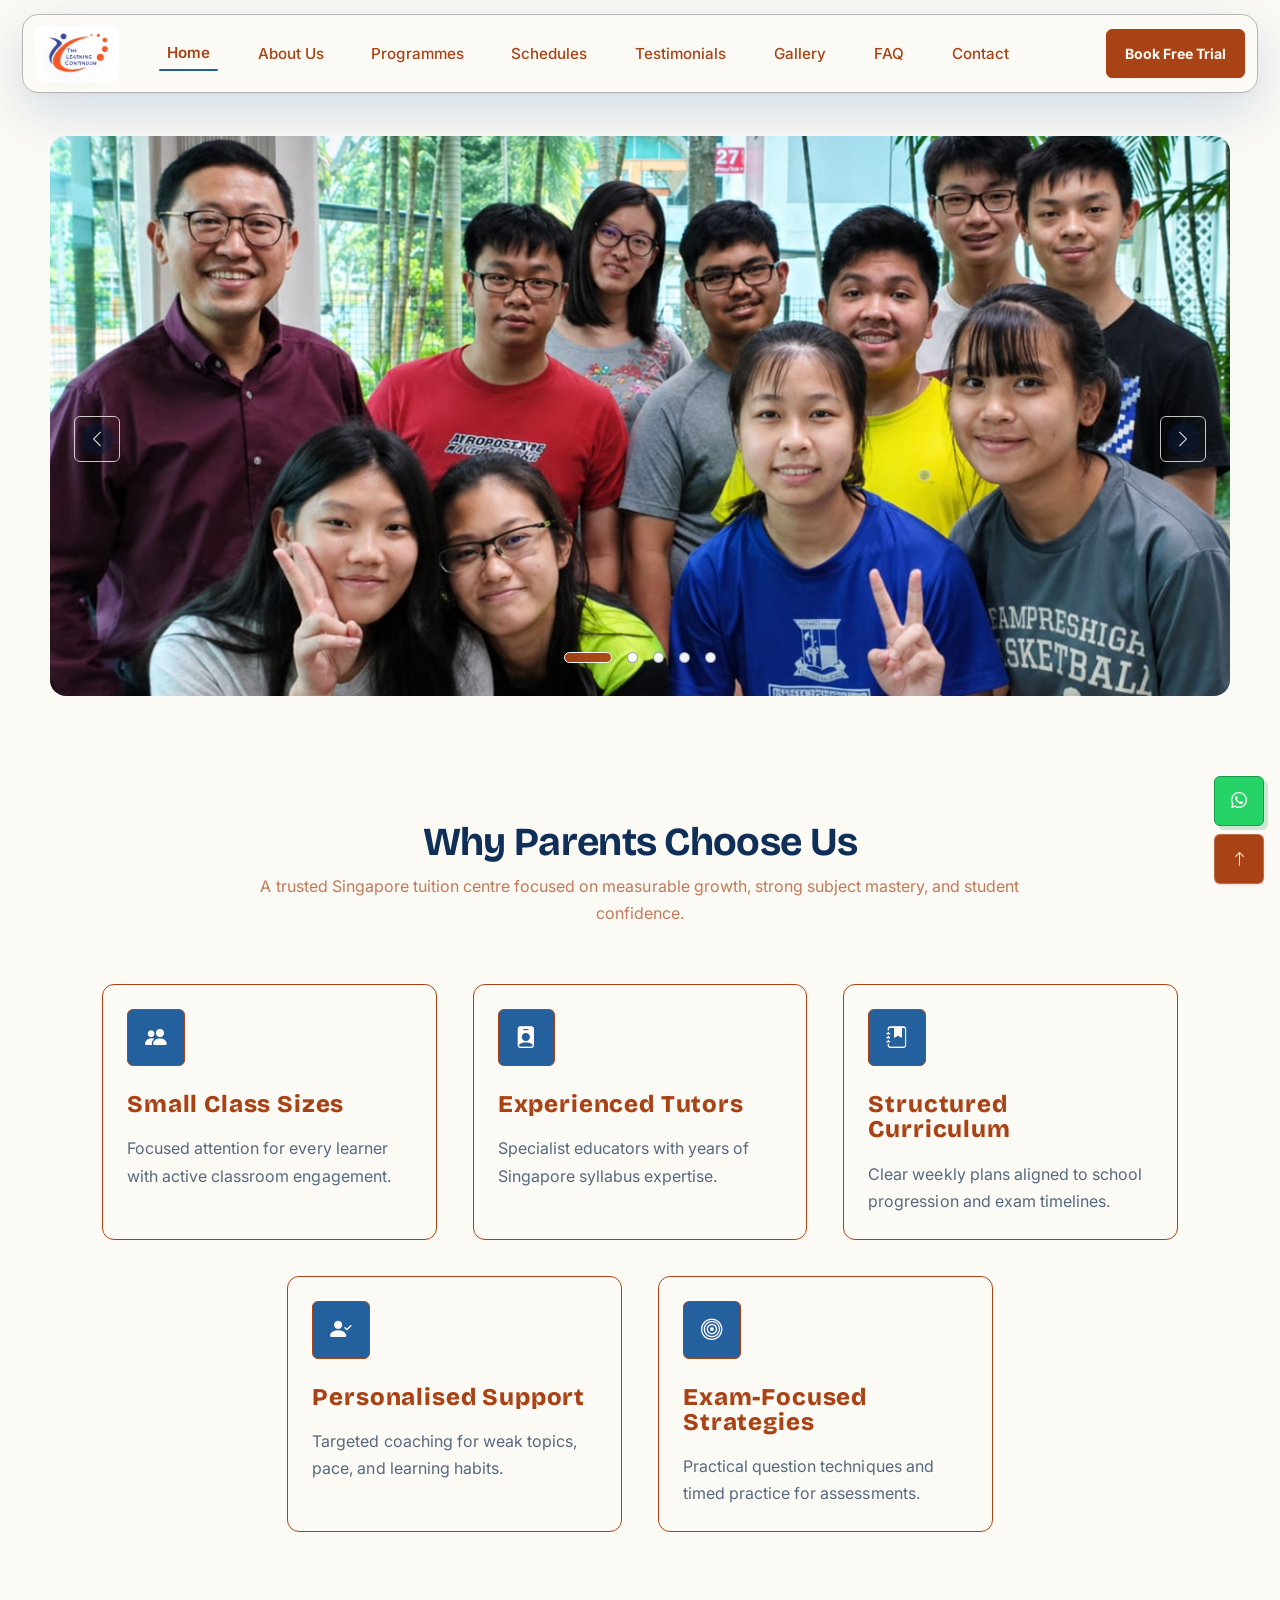
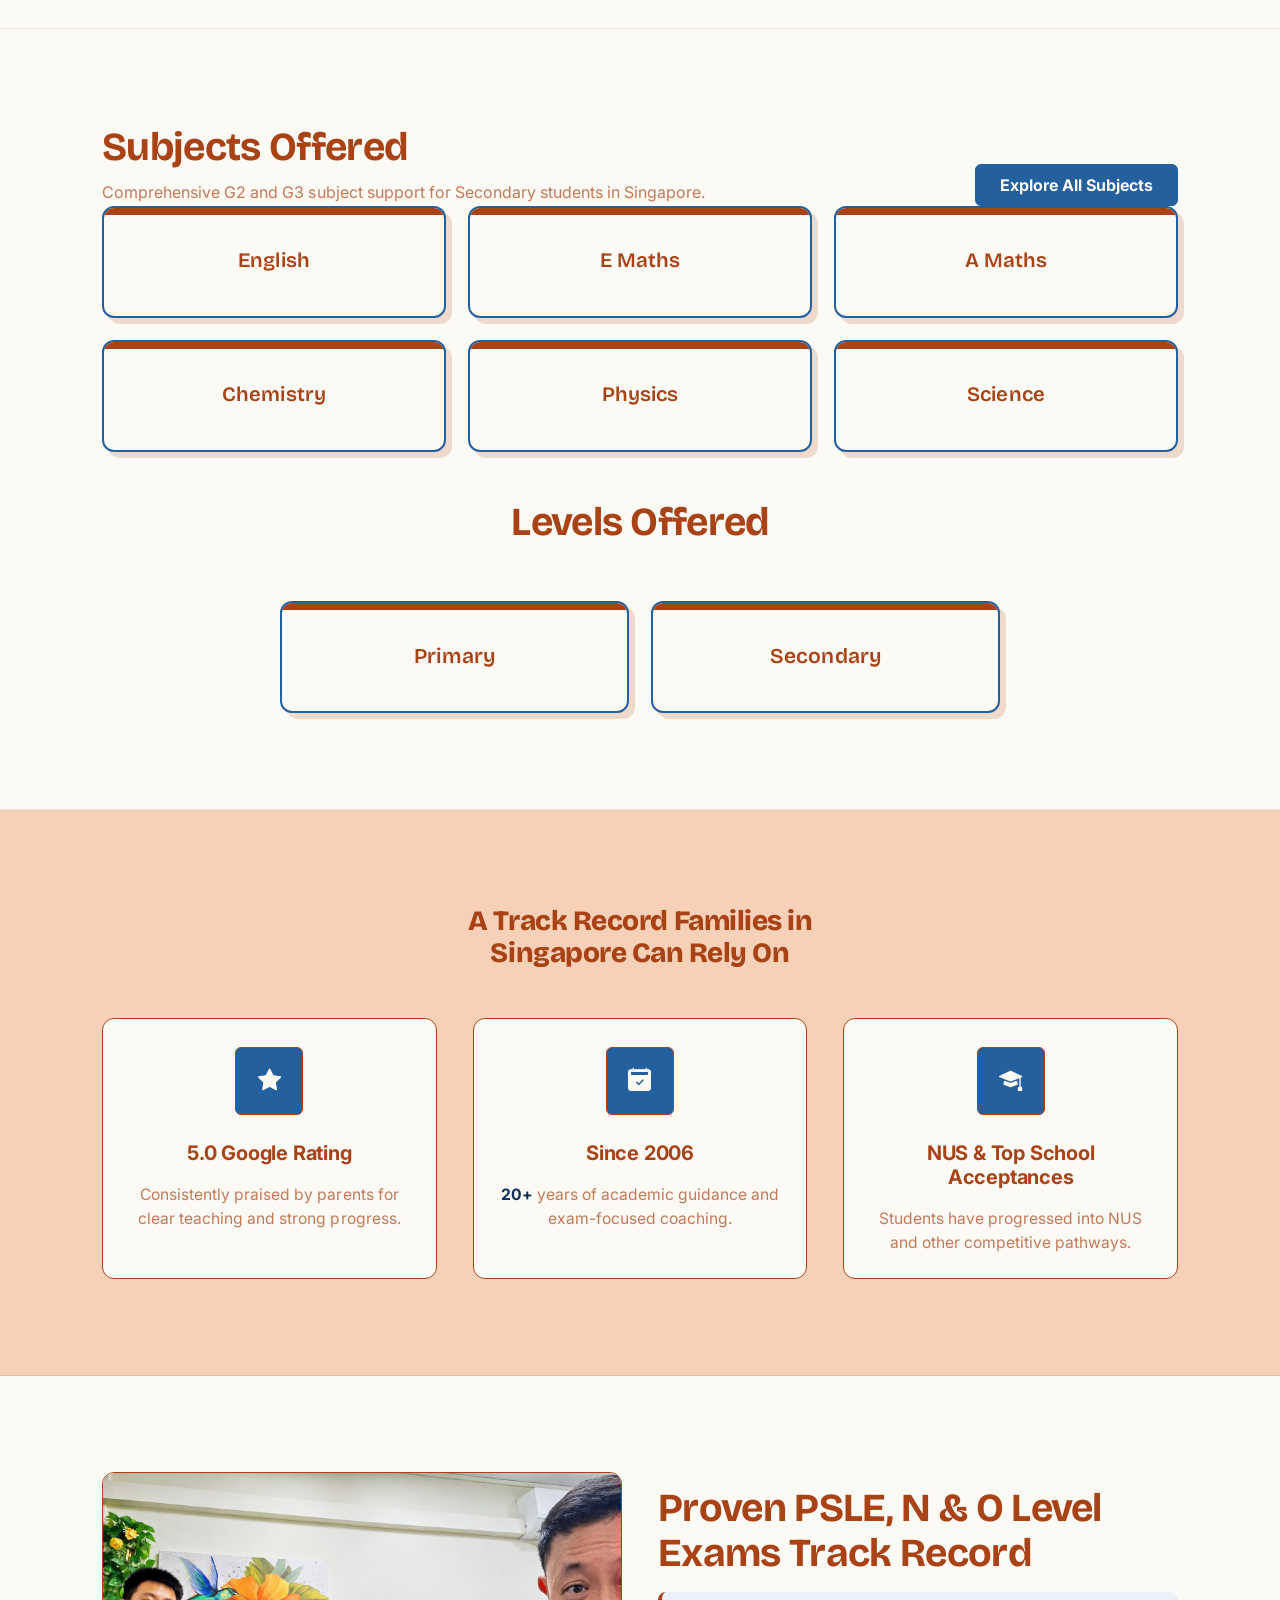
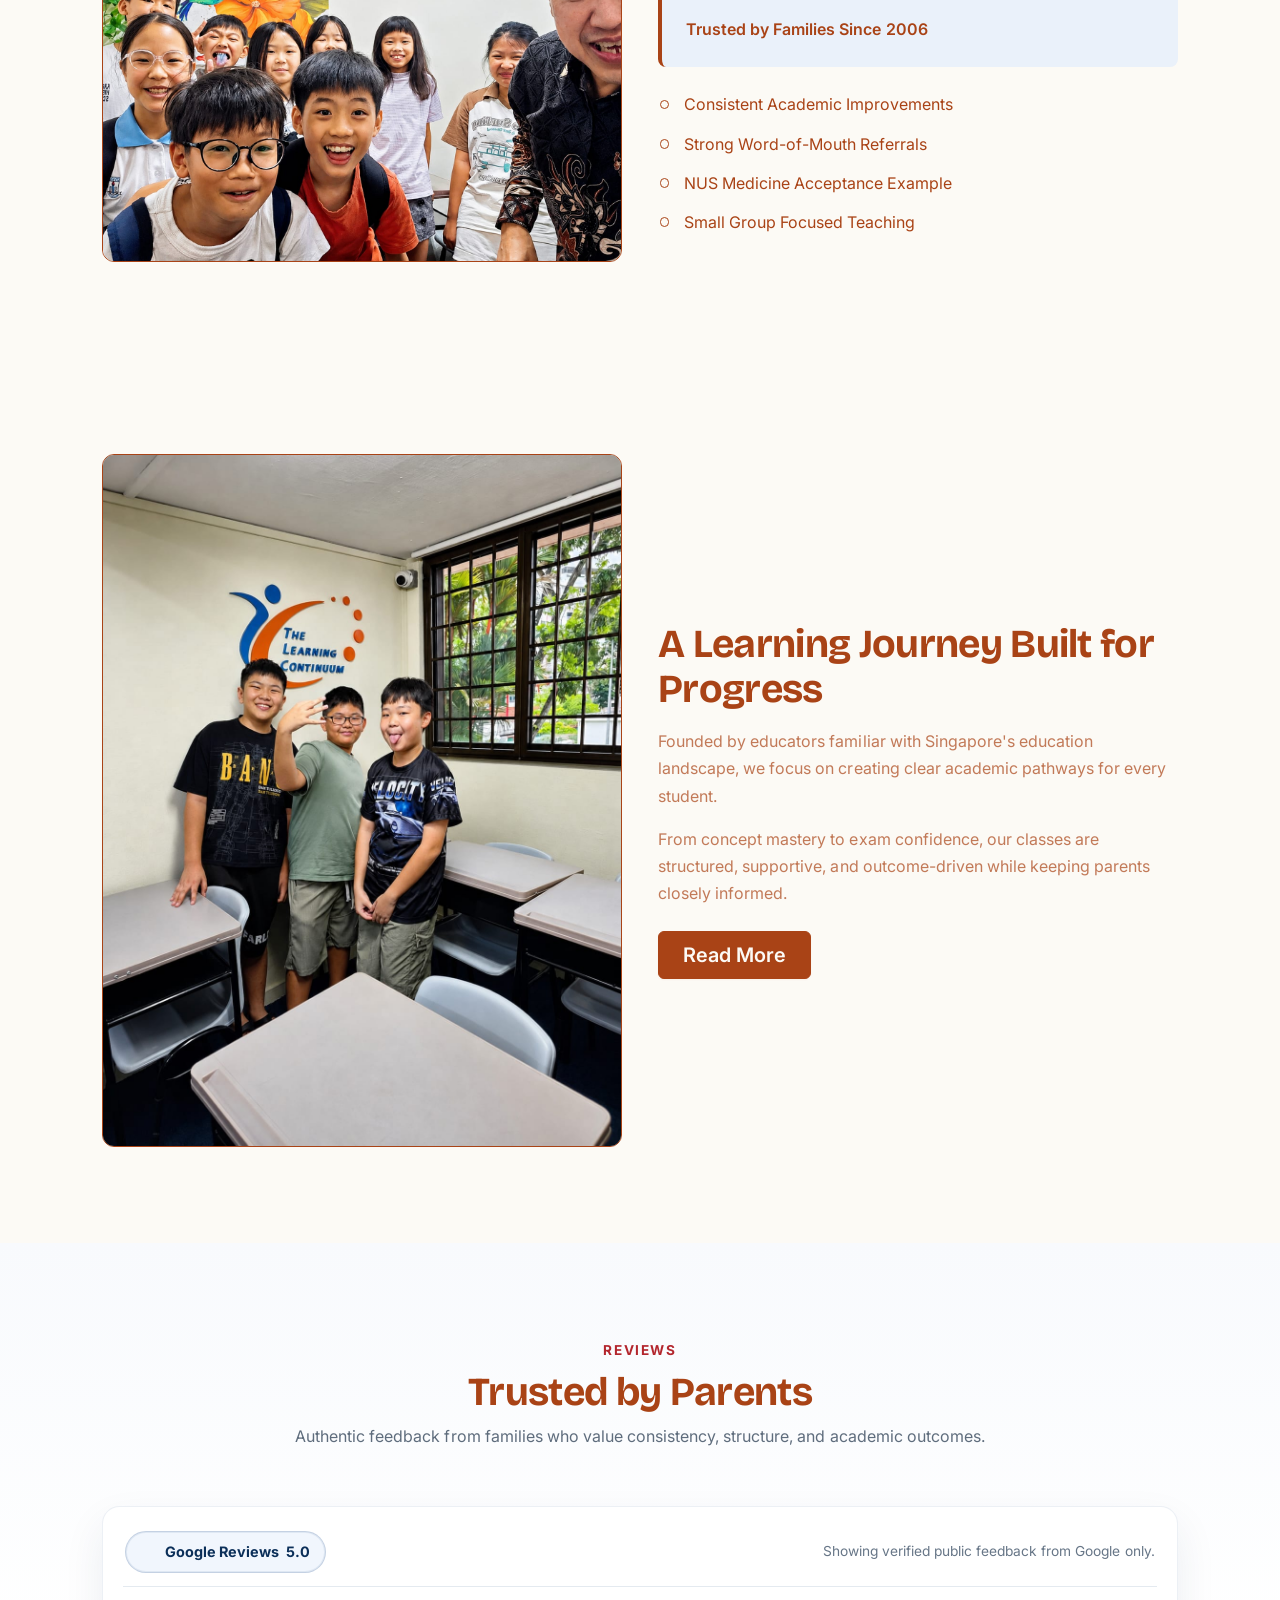
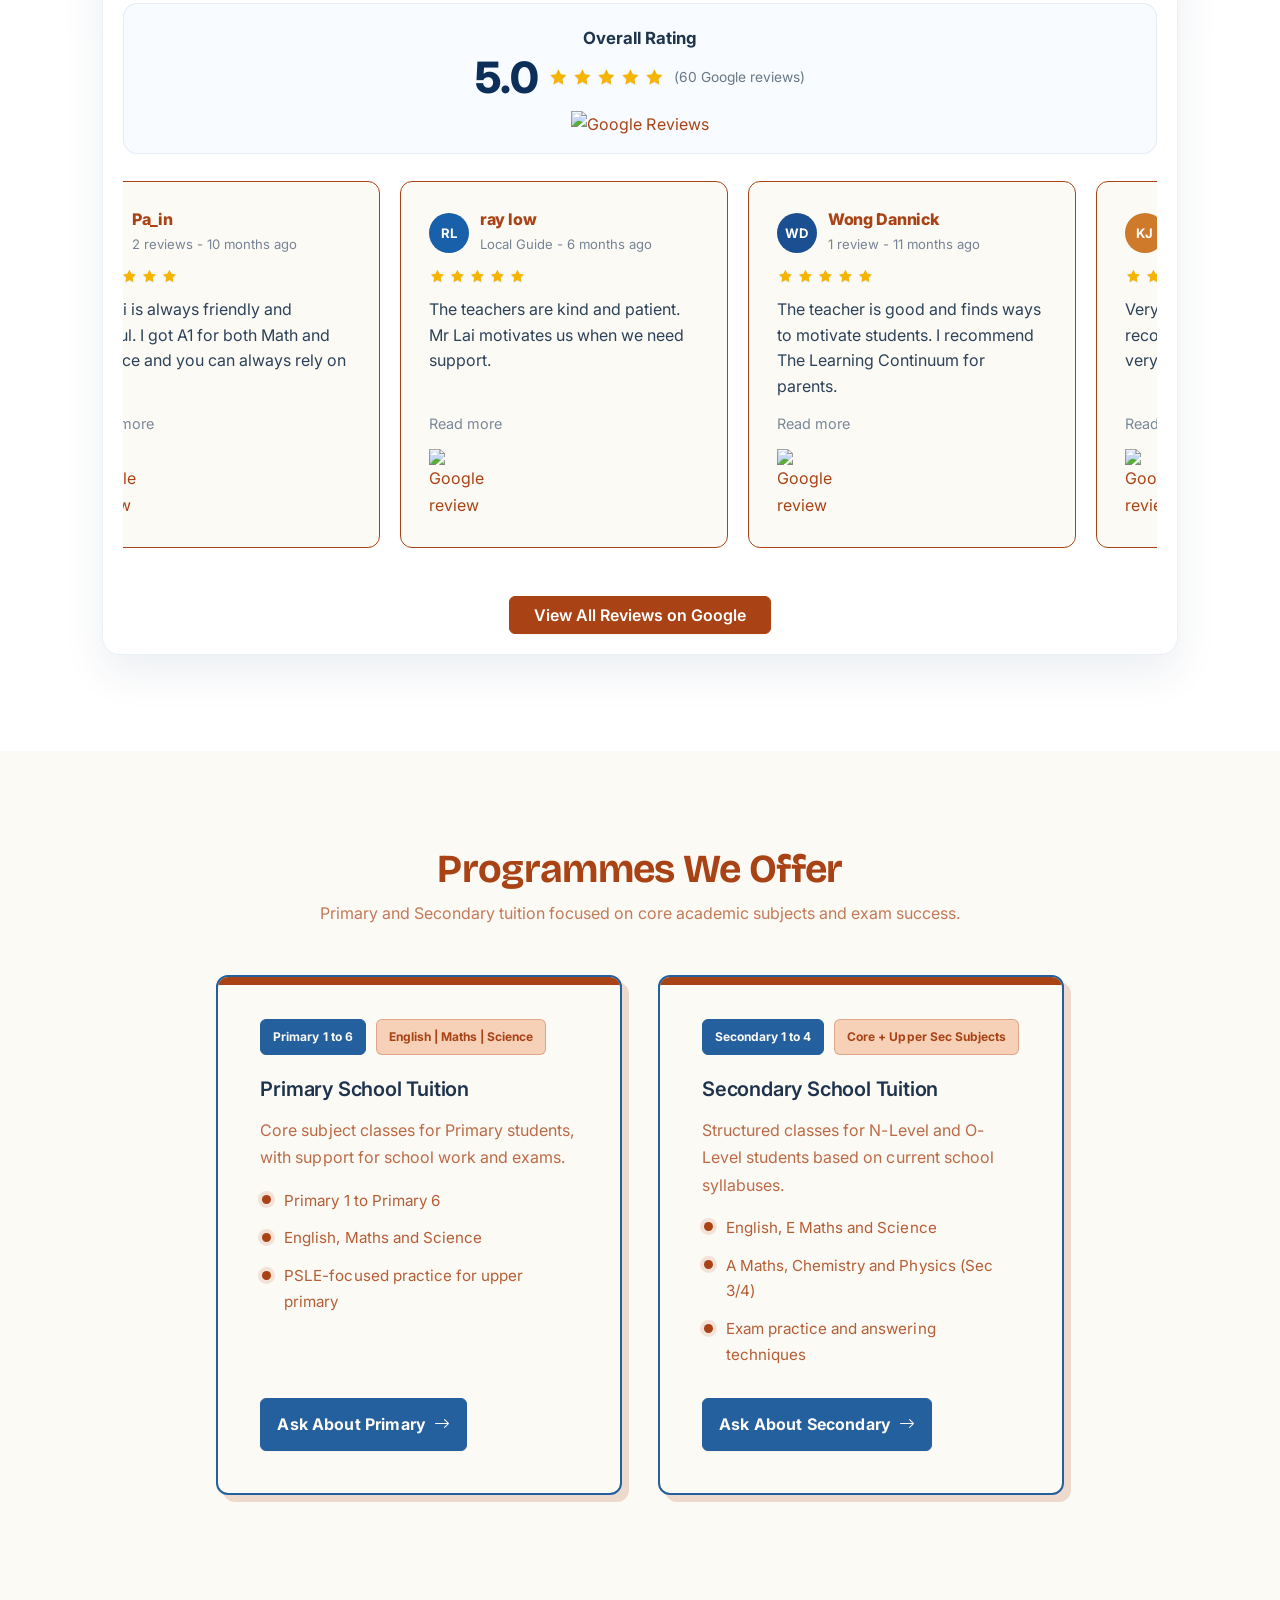
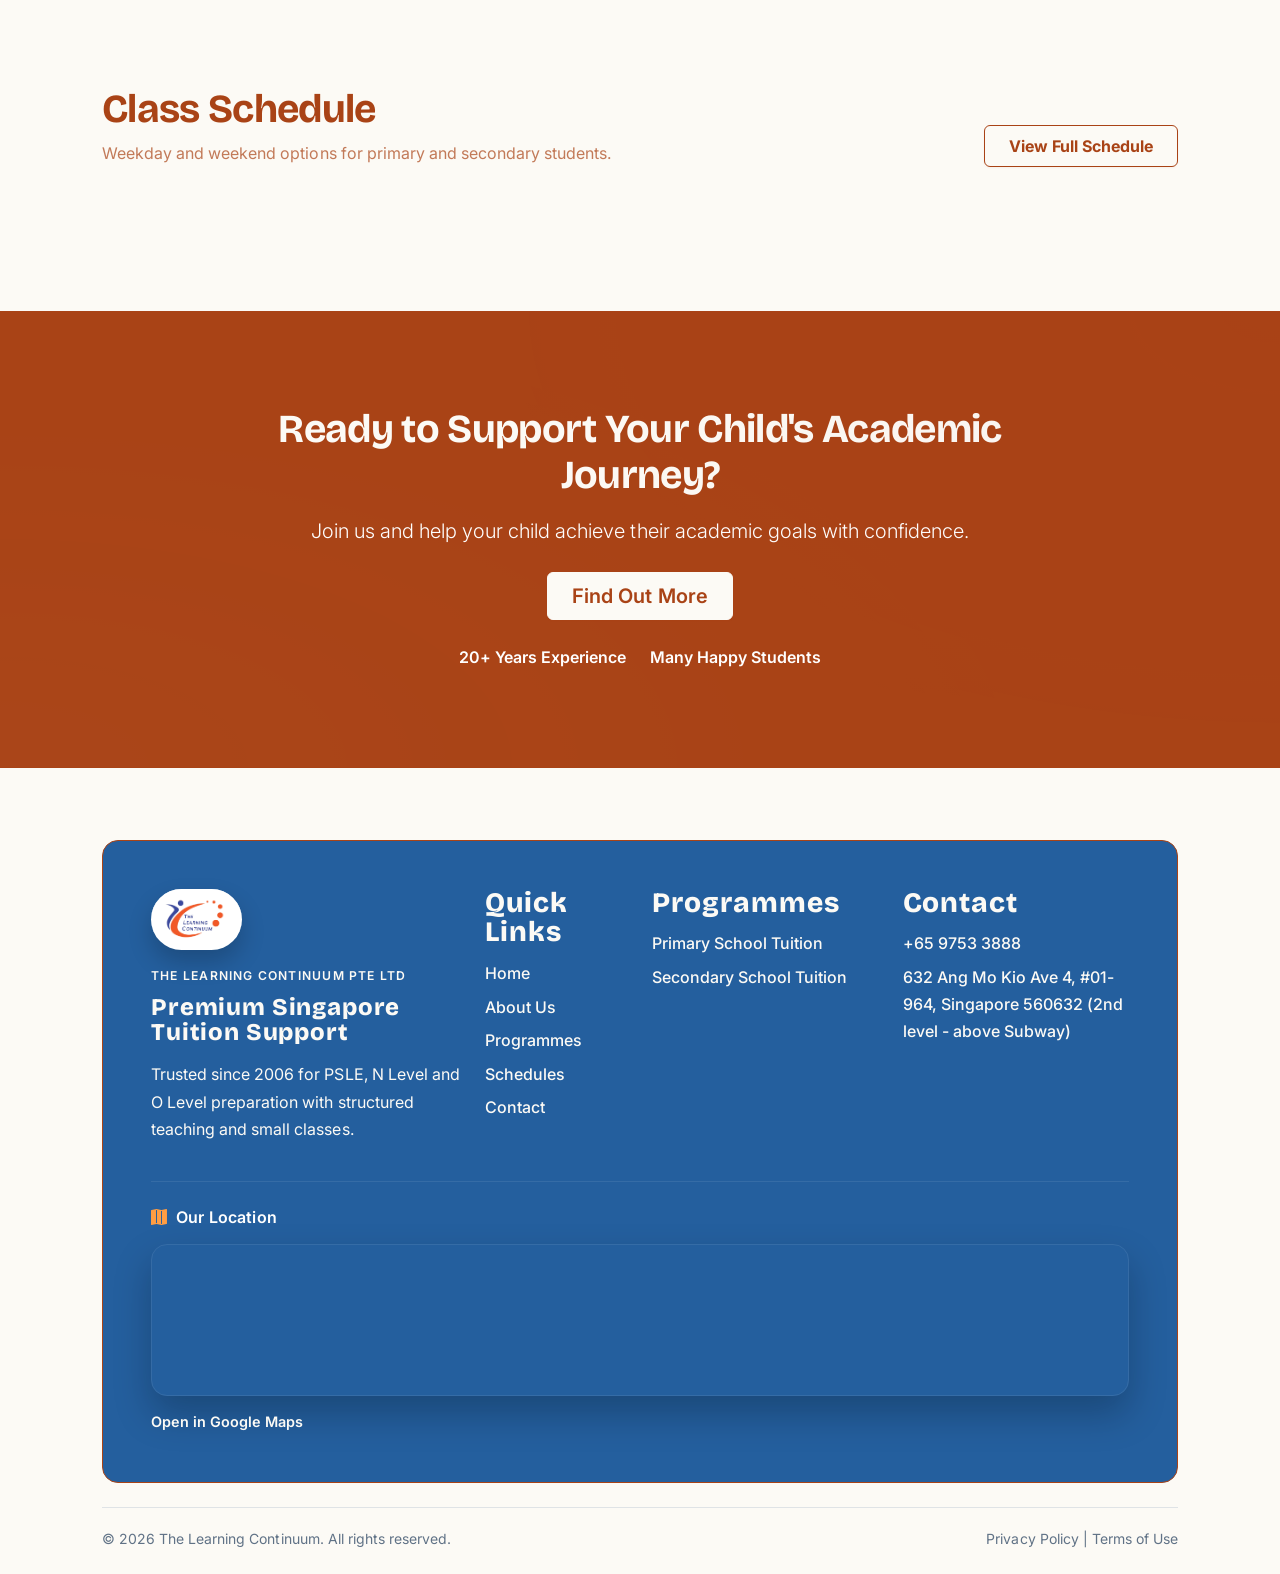
==== commit aa261d4b: "fix" ====
--- a/index.html
+++ b/index.html
@@ -1,4 +1,4 @@
-<!doctype html>
+﻿<!doctype html>
 <html lang="en">
   <head>
     <meta charset="utf-8" />
@@ -78,19 +78,43 @@
         </div>
         <div class="carousel-inner">
           <div class="carousel-item active">
-            <img class="hero-slide" src="assets/images/num1.jpeg" alt="The Learning Continuum students and teacher" />
+            <img
+              class="hero-slide"
+              src="assets/images/num1.jpeg"
+              alt="The Learning Continuum students and teacher"
+            />
           </div>
           <div class="carousel-item">
-            <img class="hero-slide" src="assets/images/num2.jpeg" alt="Students learning at The Learning Continuum" loading="lazy" />
+            <img
+              class="hero-slide"
+              src="assets/images/num2.jpeg"
+              alt="Students learning at The Learning Continuum"
+              loading="lazy"
+            />
           </div>
           <div class="carousel-item">
-            <img class="hero-slide" src="assets/images/num3.jpeg" alt="The Learning Continuum classroom" loading="lazy" />
+            <img
+              class="hero-slide"
+              src="assets/images/num3.jpeg"
+              alt="The Learning Continuum classroom"
+              loading="lazy"
+            />
           </div>
           <div class="carousel-item">
-            <img class="hero-slide" src="assets/images/num4.jpeg" alt="Students at The Learning Continuum" loading="lazy" />
+            <img
+              class="hero-slide"
+              src="assets/images/num4.jpeg"
+              alt="Students at The Learning Continuum"
+              loading="lazy"
+            />
           </div>
           <div class="carousel-item">
-            <img class="hero-slide" src="assets/images/num5.jpeg" alt="Learning activities at The Learning Continuum" loading="lazy" />
+            <img
+              class="hero-slide"
+              src="assets/images/num5.jpeg"
+              alt="Learning activities at The Learning Continuum"
+              loading="lazy"
+            />
           </div>
         </div>
         <button
@@ -148,11 +172,7 @@
                   <div class="col-6">
                     <div class="hero-metric-item">
                       <p class="hero-metric-number mb-1">
-                        <span
-                          class="js-stat-counter"
-                          data-target="20"
-                          >0</span
-                        >
+                        <span class="js-stat-counter" data-target="20">0</span>
                       </p>
                       <p class="hero-metric-label mb-0">
                         Years of Trusted Teaching
@@ -272,7 +292,7 @@
     >
       <div class="container">
         <div
-          class="d-flex flex-column flex-lg-row justify-content-between align-items-lg-end gap-3 mb-4 mb-lg-5 js-reveal"
+          class="d-flex flex-column flex-lg-row justify-content-between align-items-lg-end gap-3 js-reveal"
           data-reveal="up"
         >
           <div>
@@ -313,9 +333,7 @@
           <h2 class="fw-bold mb-2">Levels Offered</h2>
         </div>
         <div class="levels-grid">
-          <div class="level-tile js-reveal" data-reveal-delay="0">
-            Primary
-          </div>
+          <div class="level-tile js-reveal" data-reveal-delay="0">Primary</div>
           <div class="level-tile js-reveal" data-reveal-delay="60">
             Secondary
           </div>
@@ -1570,9 +1588,9 @@
           data-reveal="up"
         >
           <div>
-            <h2 class="fw-bold mb-2">Class Schedule Preview</h2>
+            <h2 class="fw-bold mb-2">Class Schedule</h2>
             <p class="programmes-subtitle mb-0">
-              Weekday and weekend options for G2 and G3 students.
+              Weekday and weekend options for primary and secondary students.
             </p>
           </div>
           <a
@@ -1580,41 +1598,6 @@
             href="schedule.html"
             >View Full Schedule</a
           >
-        </div>
-        <div class="schedule-card js-reveal" data-reveal-delay="80">
-          <div class="table-responsive">
-            <table class="table schedule-table align-middle mb-0">
-              <thead>
-                <tr>
-                  <th>Day</th>
-                  <th>4:00 PM - 6:00 PM</th>
-                  <th>7:00 PM - 9:00 PM</th>
-                </tr>
-              </thead>
-              <tbody>
-                <tr>
-                  <td>Monday</td>
-                  <td>Lower Sec G2 English</td>
-                  <td>Upper Sec G3 E-Math</td>
-                </tr>
-                <tr>
-                  <td>Tuesday</td>
-                  <td>Lower Sec G3 Science</td>
-                  <td>Upper Sec G2 Combined Chemistry</td>
-                </tr>
-                <tr>
-                  <td>Wednesday</td>
-                  <td>Lower Sec G2 E-Math</td>
-                  <td>Upper Sec G3 A-Math</td>
-                </tr>
-                <tr>
-                  <td>Saturday</td>
-                  <td>Upper Sec G2 Physics</td>
-                  <td>Upper Sec G3 Pure Biology</td>
-                </tr>
-              </tbody>
-            </table>
-          </div>
         </div>
       </div>
     </section>
@@ -1646,9 +1629,7 @@
             >
             Years Experience
           </p>
-          <p class="mb-0 fw-semibold">
-            Many Happy Students
-          </p>
+          <p class="mb-0 fw-semibold">Many Happy Students</p>
         </div>
       </div>
     </section>
@@ -1702,7 +1683,8 @@
                     href="https://www.google.com/maps/place/The+Learning+Continuum+Pte+Ltd/@1.3799829,103.8414166,17z/data=!3m1!4b1!4m6!3m5!1s0x31da16c0f3f4d415:0x2fdaae7746f28bdd!8m2!3d1.3799829!4d103.8414166!16s%2Fg%2F1tcxg8xd?entry=ttu&amp;g_ep=EgoyMDI2MDcwOC4wIKXMDSoASAFQAw%3D%3D"
                     target="_blank"
                     rel="noopener noreferrer"
-                    >632 Ang Mo Kio Ave 4, #01-964, Singapore 560632 (2nd level - above Subway)</a
+                    >632 Ang Mo Kio Ave 4, #01-964, Singapore 560632 (2nd level
+                    - above Subway)</a
                   >
                 </li>
               </ul>
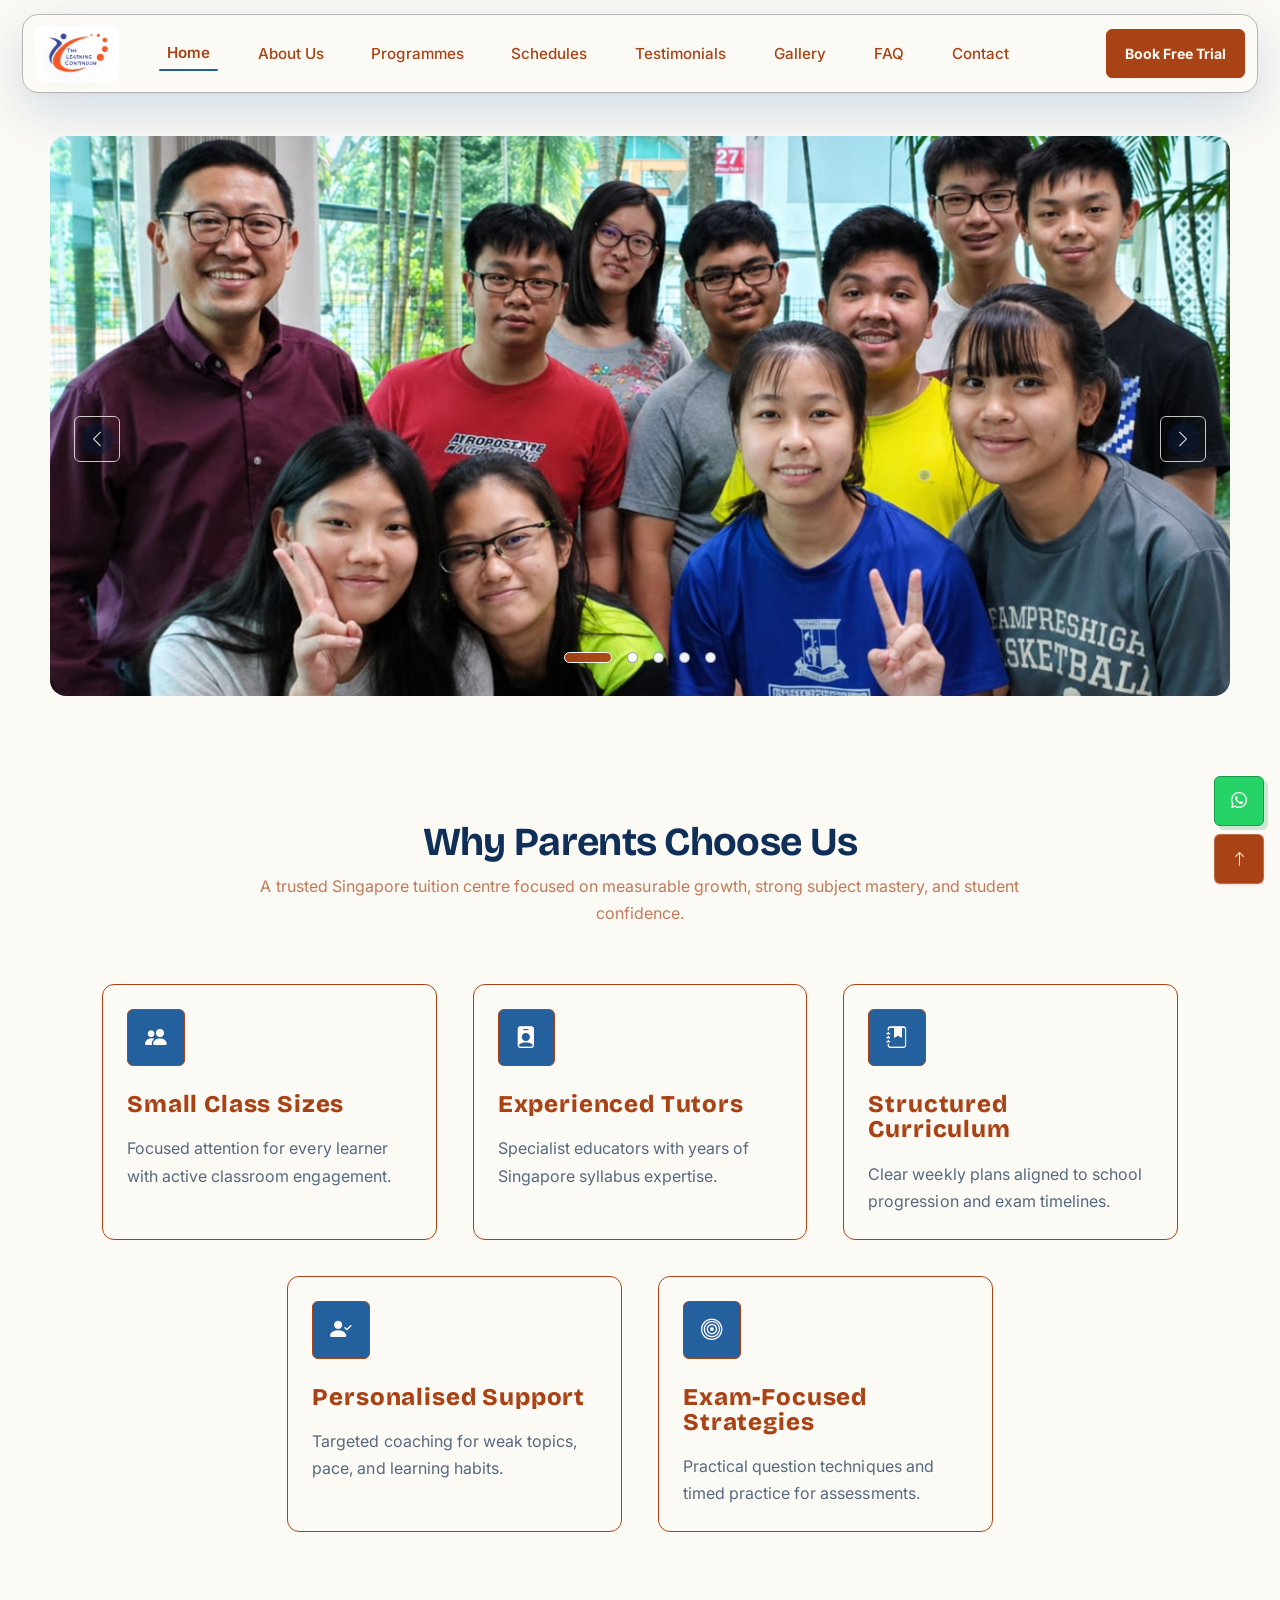
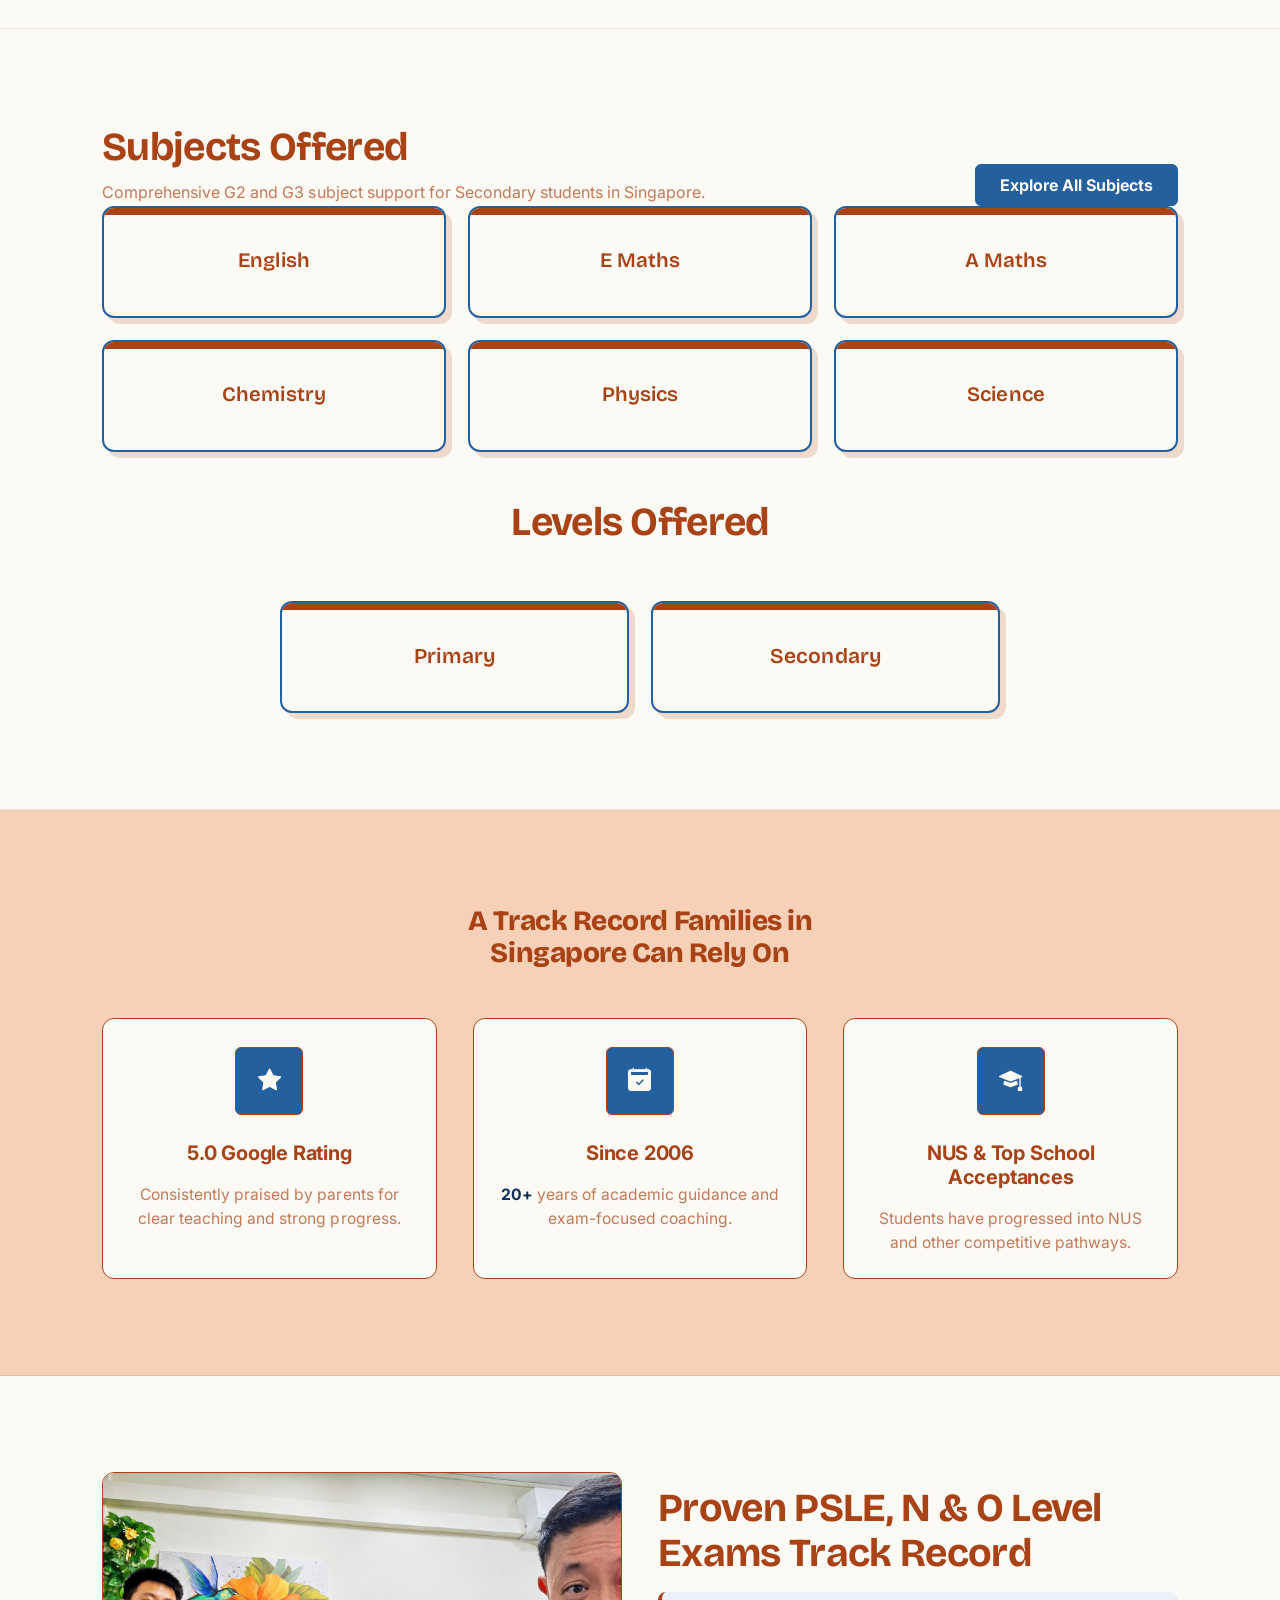
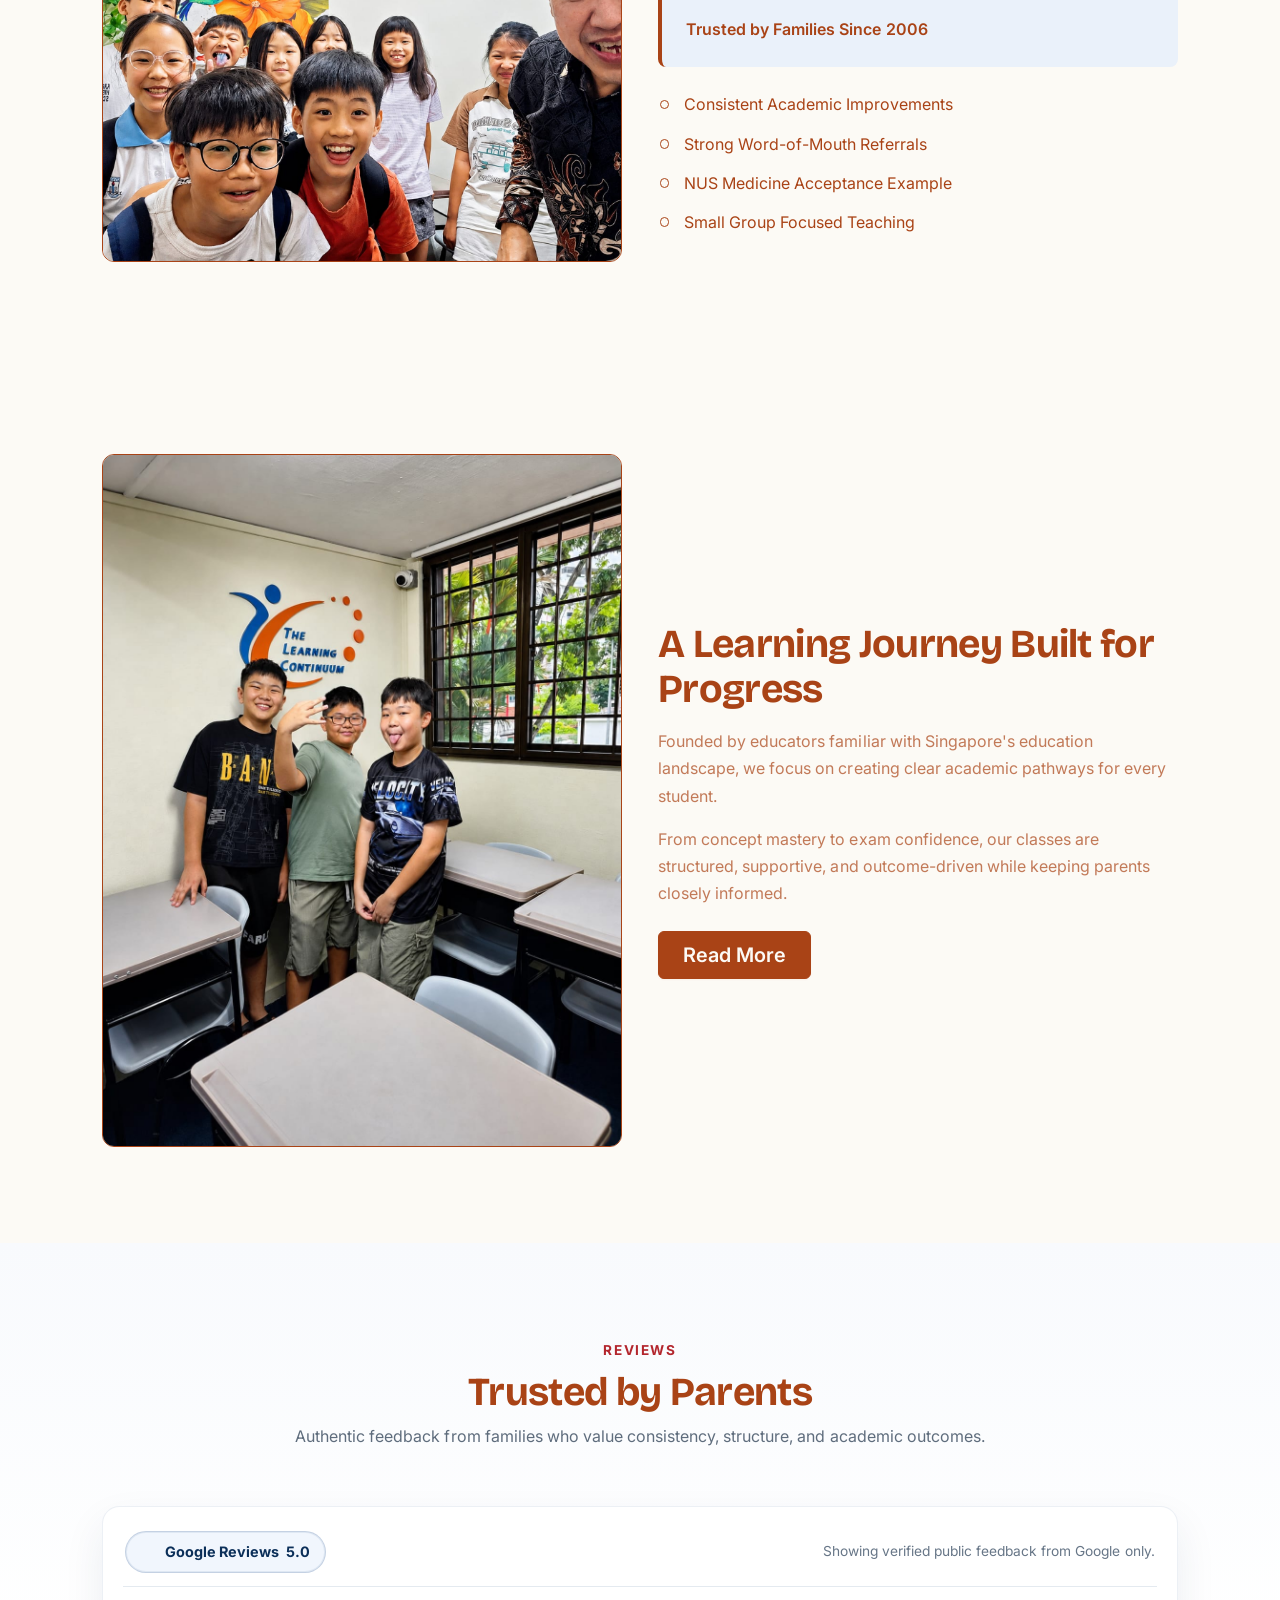
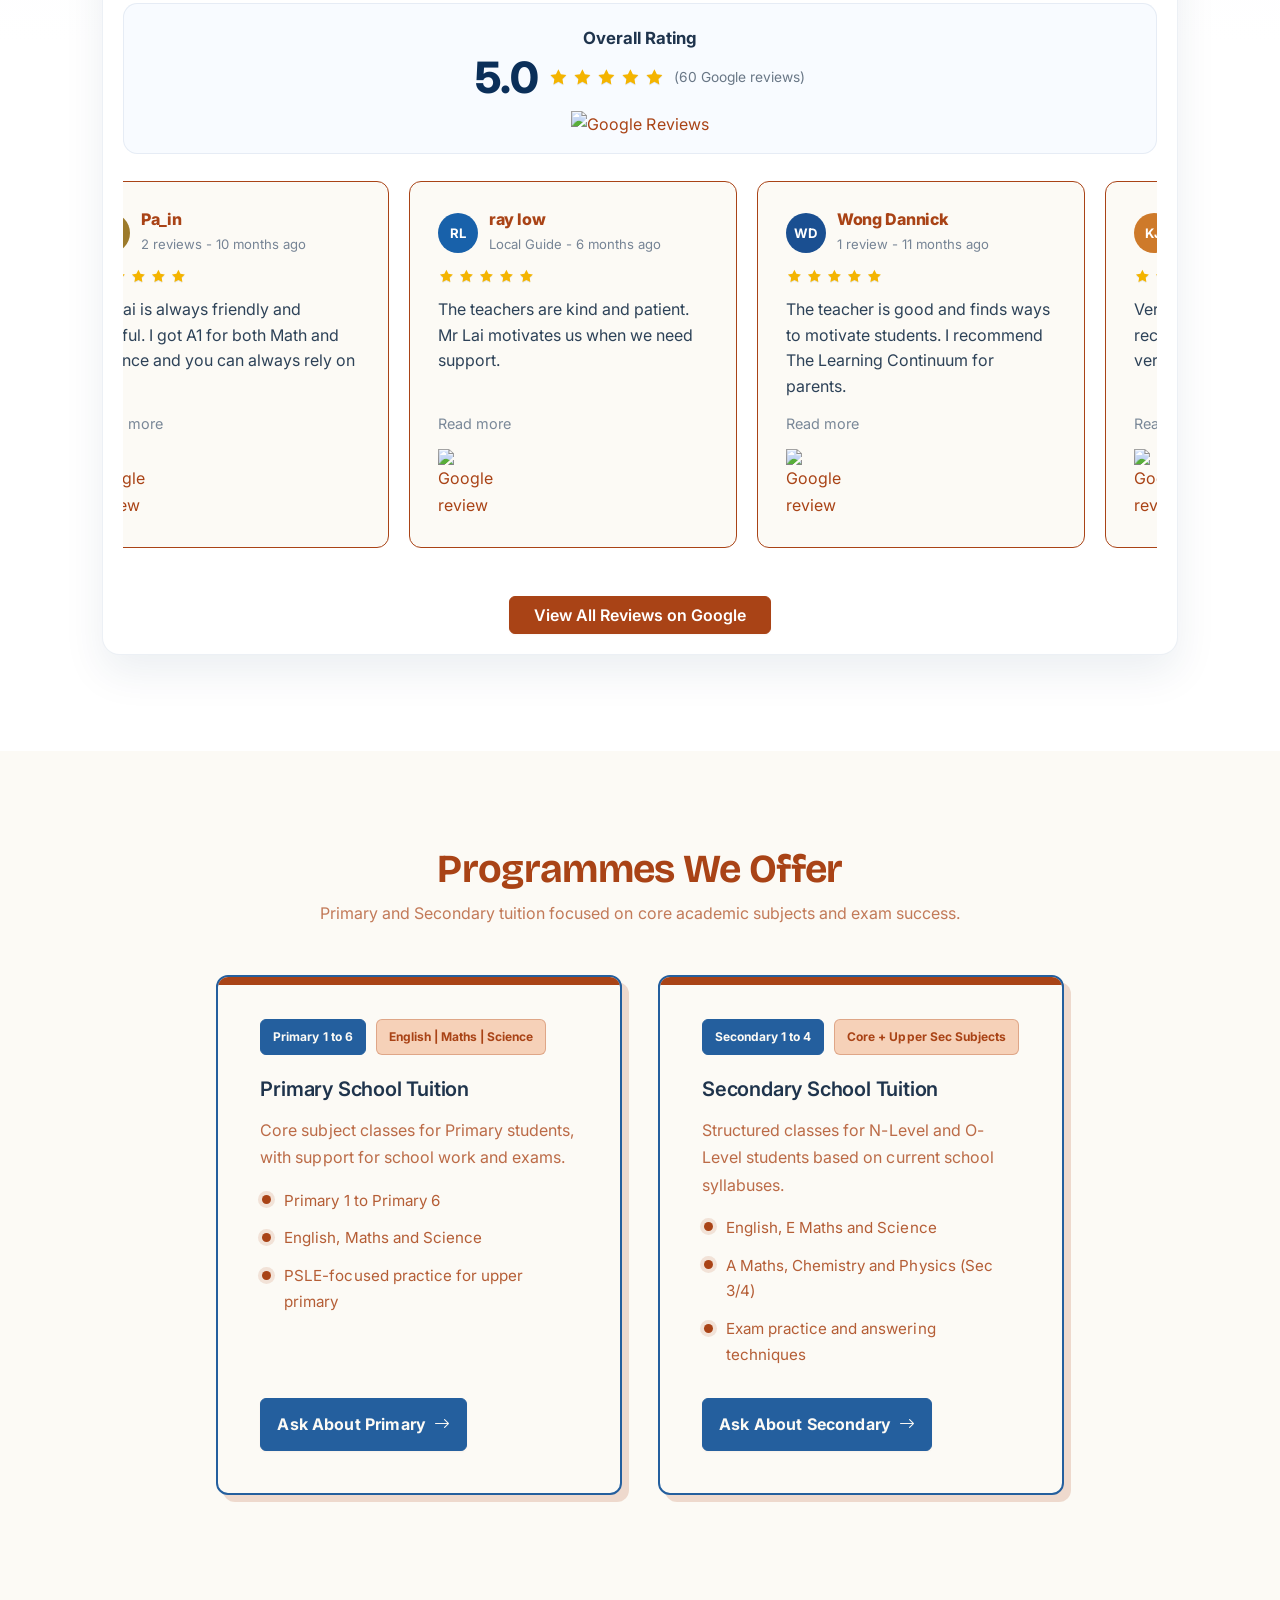
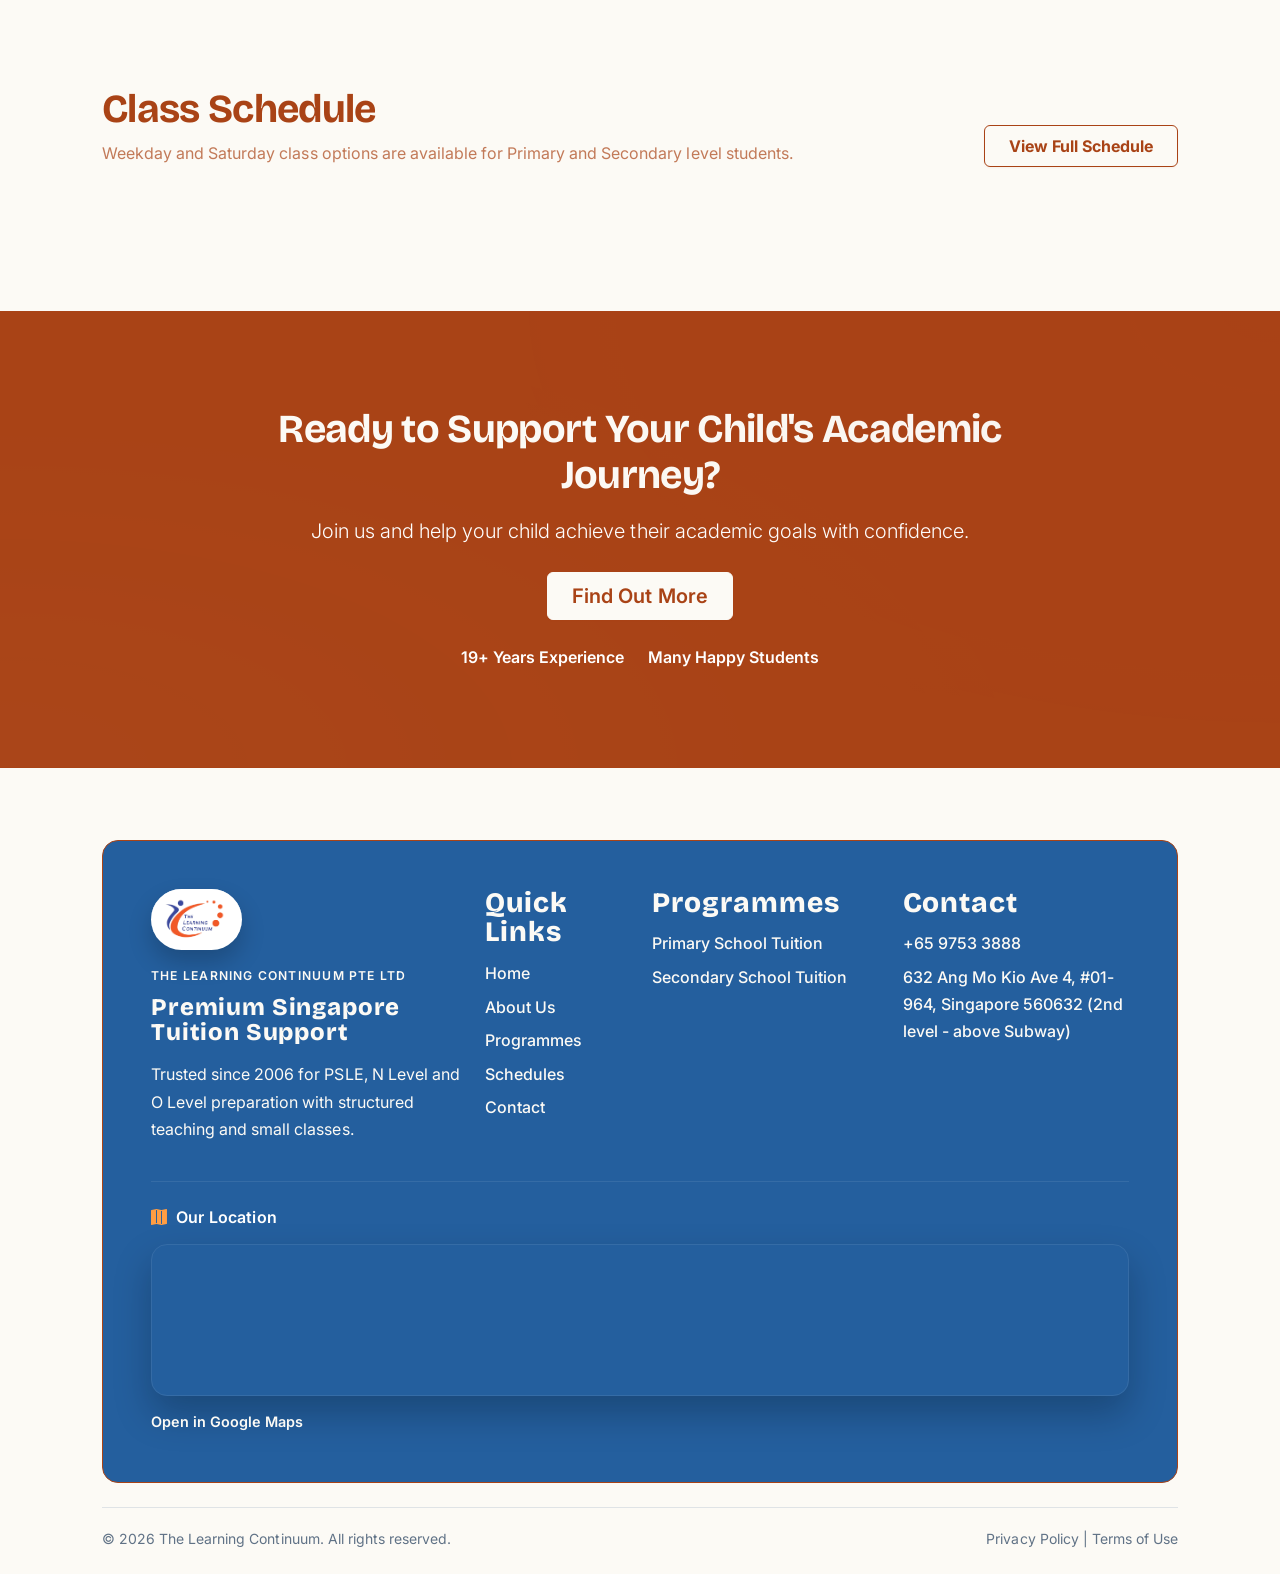
==== commit 95d764a2: "add the weekday" ====
--- a/index.html
+++ b/index.html
@@ -1590,7 +1590,8 @@
           <div>
             <h2 class="fw-bold mb-2">Class Schedule</h2>
             <p class="programmes-subtitle mb-0">
-              Weekday and weekend options for primary and secondary students.
+              Weekday and Saturday class options are available for Primary and
+              Secondary level students.
             </p>
           </div>
           <a
--- a/assets/css/redesign.css
+++ b/assets/css/redesign.css
@@ -744,10 +744,8 @@
 #founders-message .about-section-card p {
   color: rgba(169, 67, 22, .82) !important;
 }
-#our-story .about-story-card:hover,
 .mv-card:hover,
-.mv-card:focus-within,
-#founders-message .about-section-card:hover {
+.mv-card:focus-within {
   transform: translate(-4px, -4px) !important;
   border-color: var(--color-accent-blue) !important;
   box-shadow: 10px 10px 0 rgba(169, 67, 22, .24) !important;
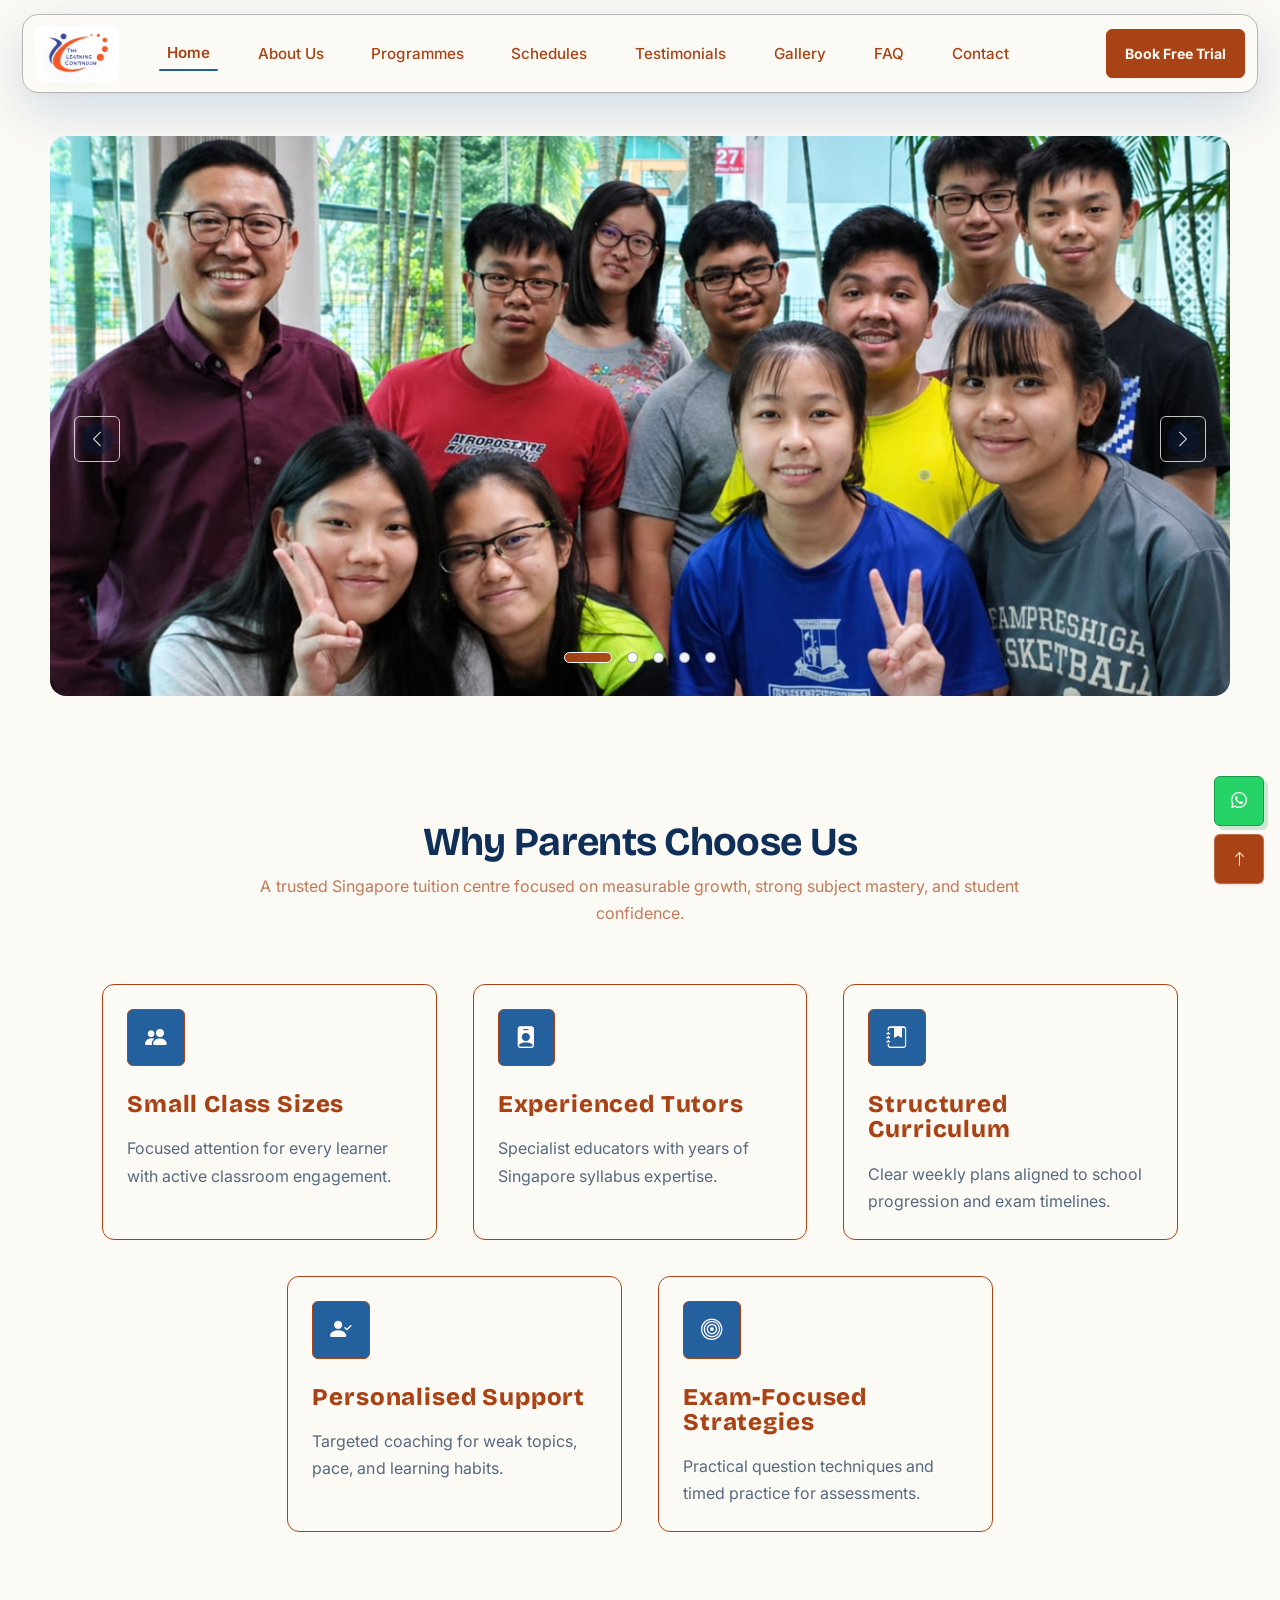
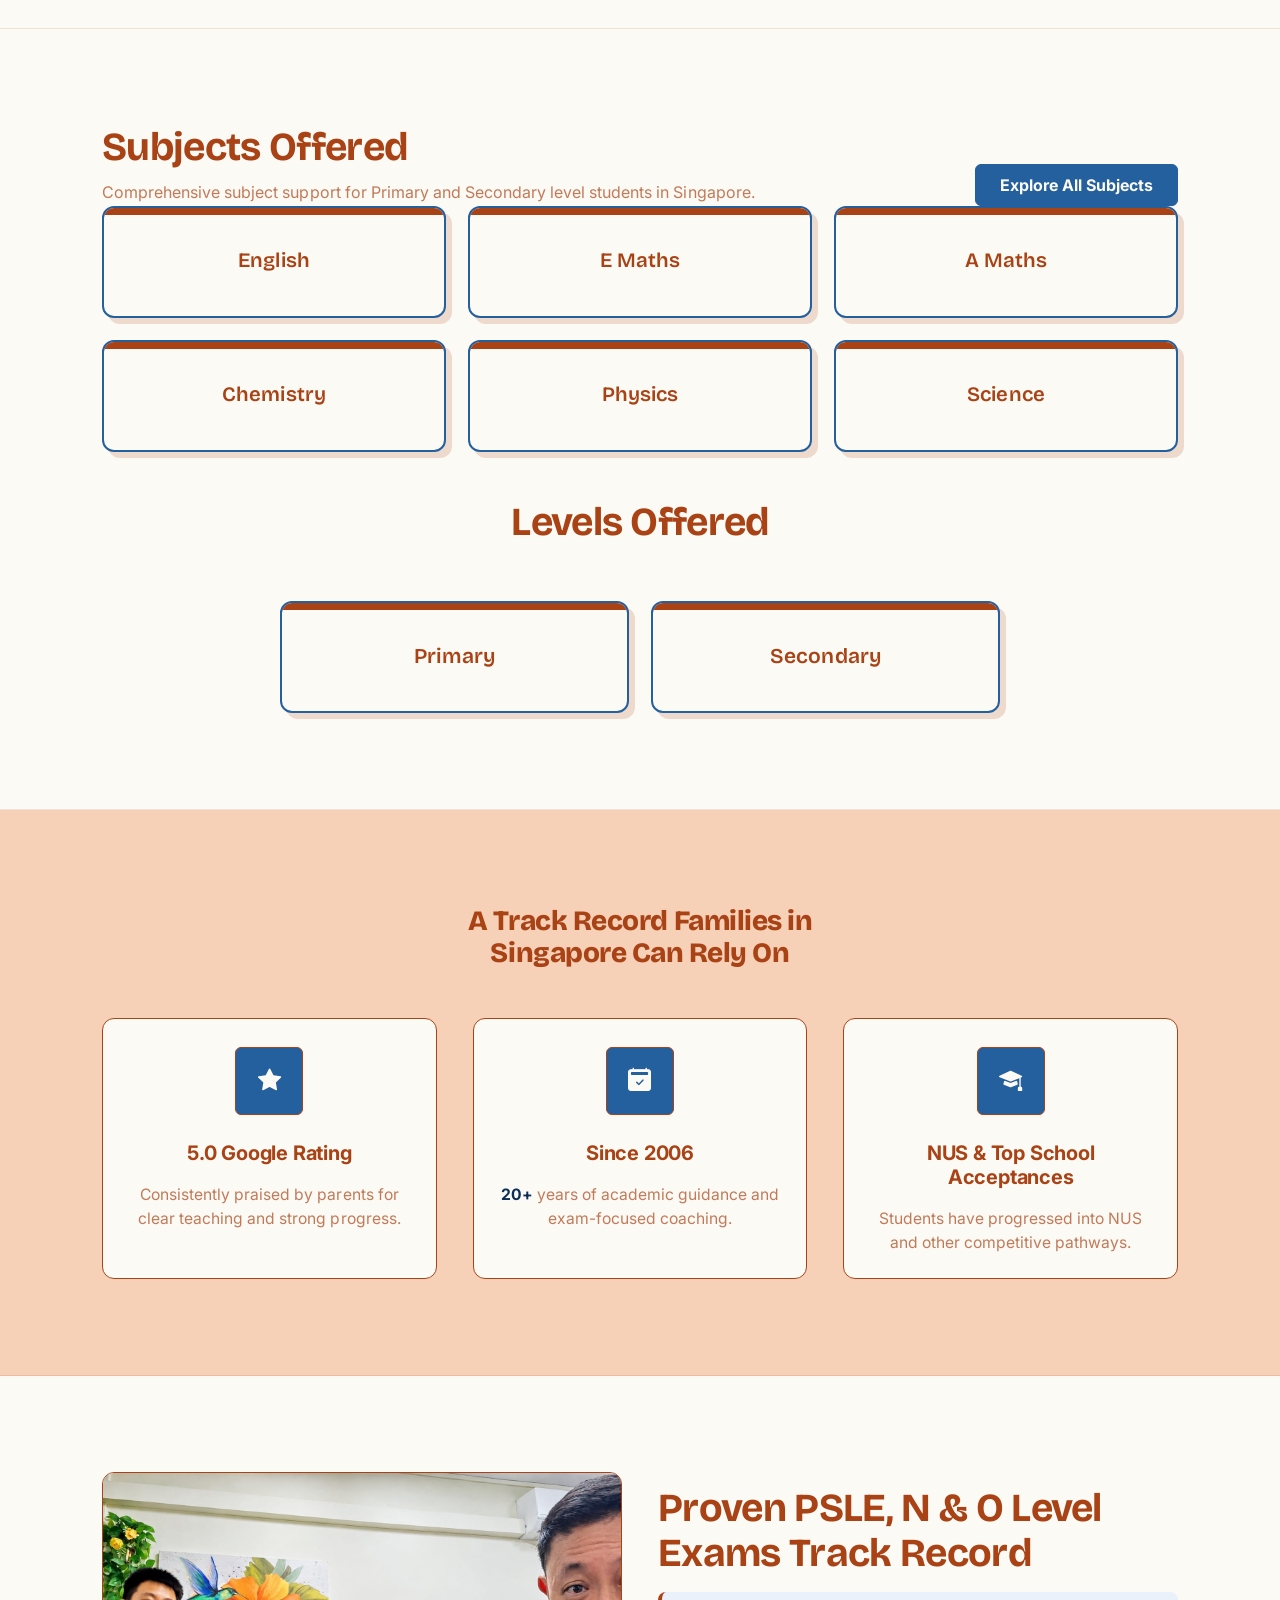
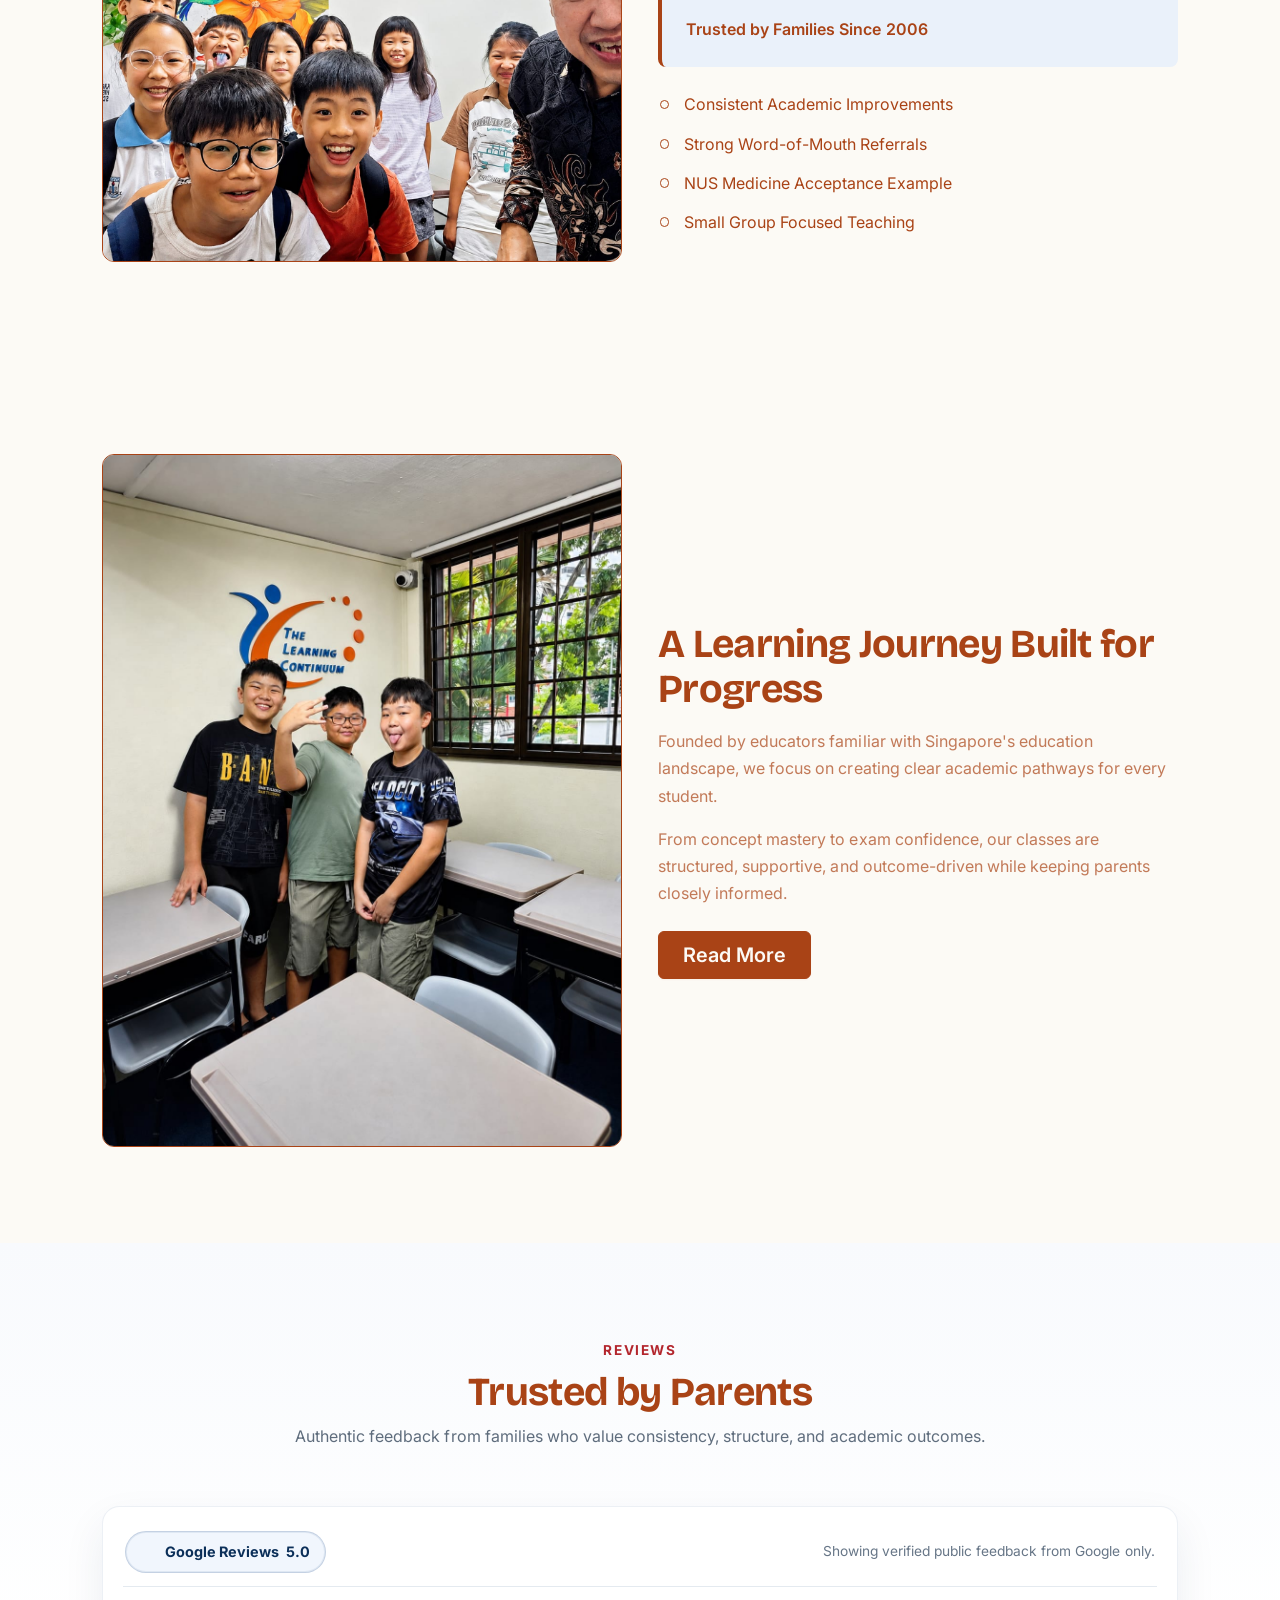
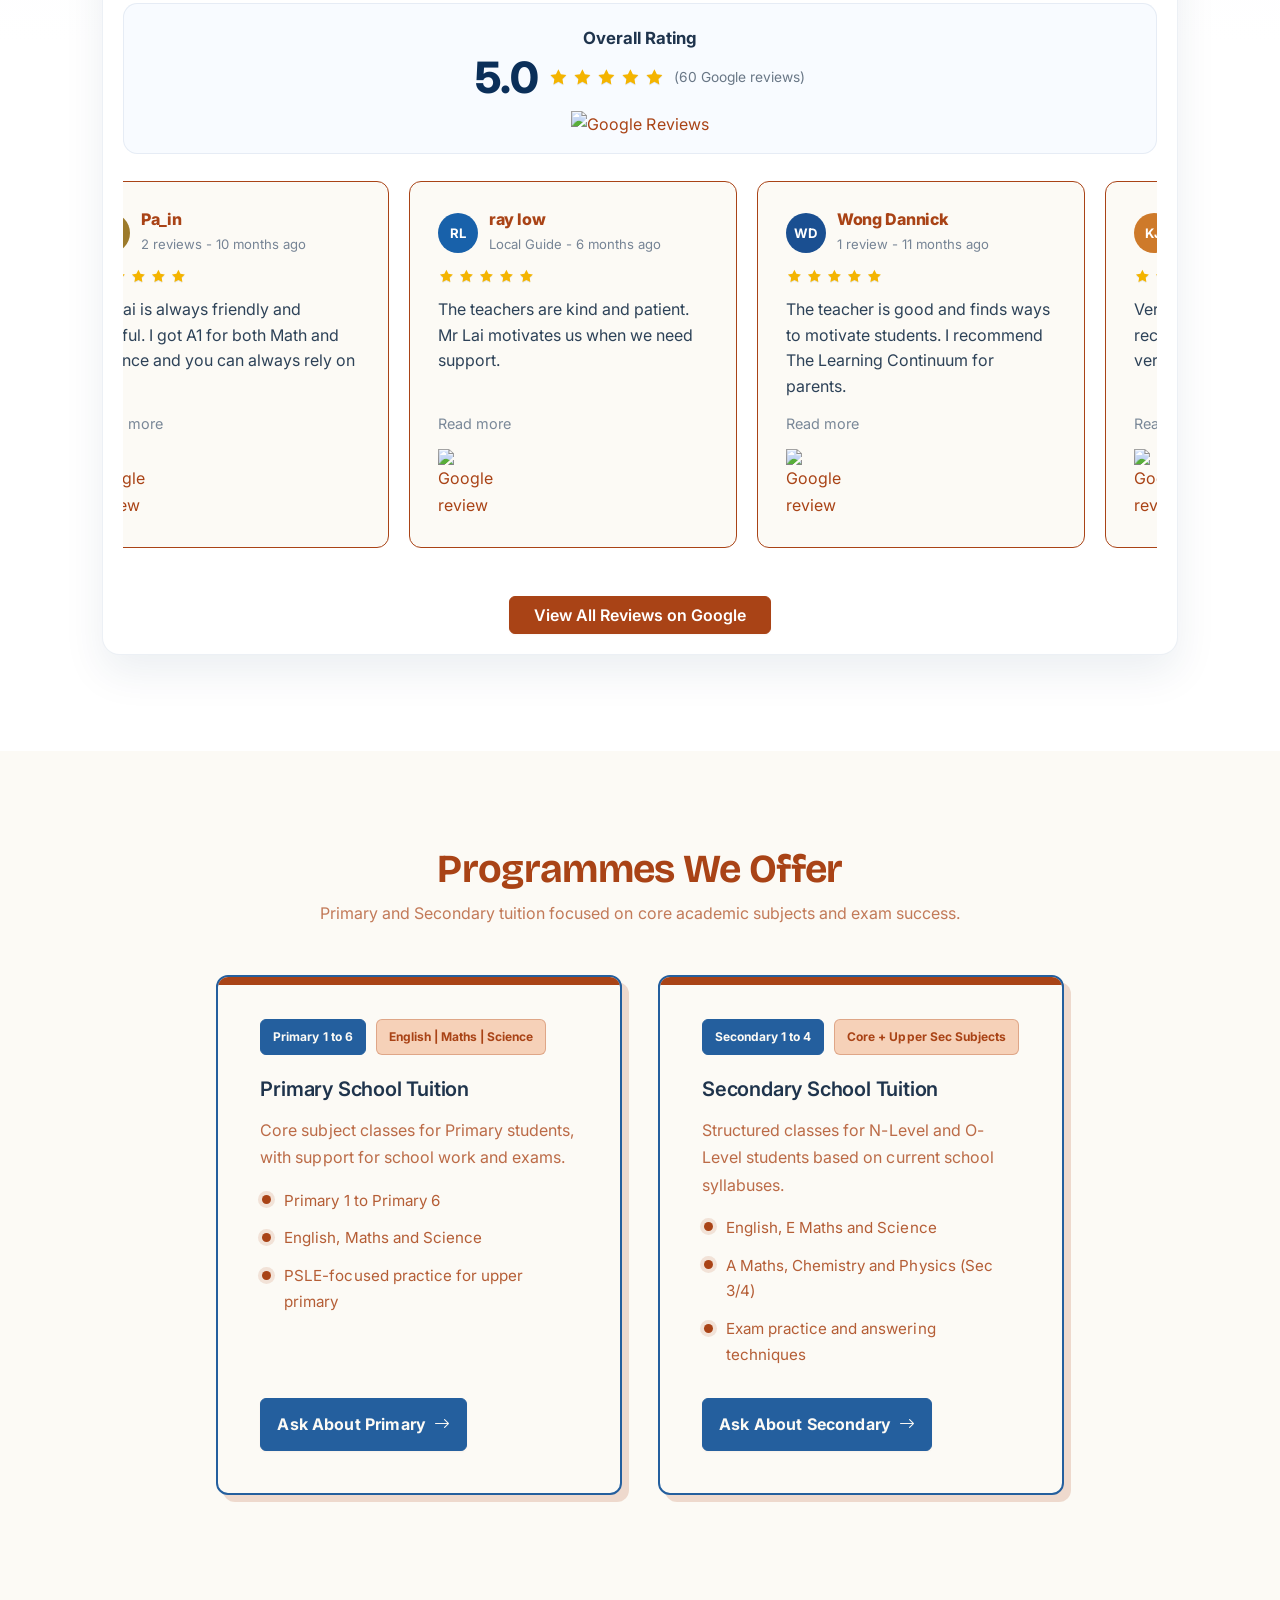
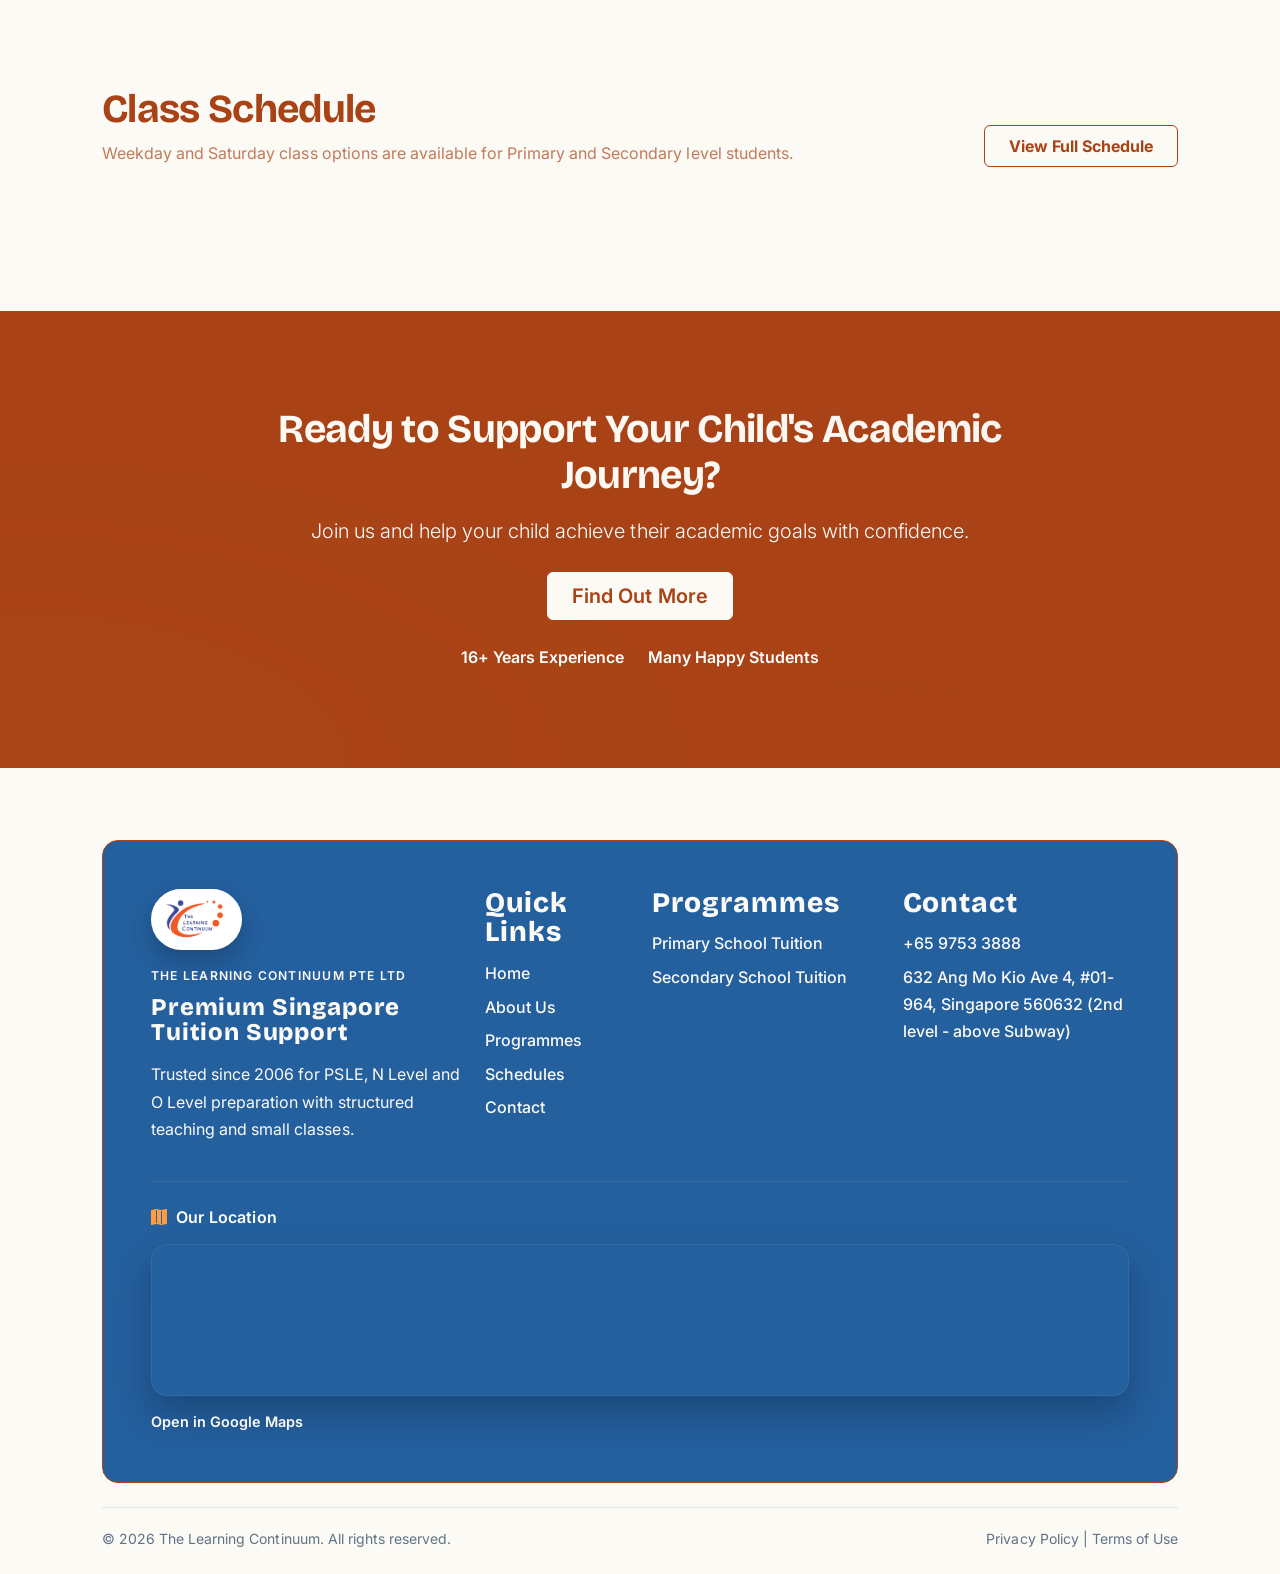
==== commit b04adacf: "add the weekday" ====
--- a/index.html
+++ b/index.html
@@ -298,8 +298,8 @@
           <div>
             <h2 class="fw-bold mb-2">Subjects Offered</h2>
             <p class="programmes-subtitle mb-0">
-              Comprehensive G2 and G3 subject support for Secondary students in
-              Singapore.
+              Comprehensive subject support for Primary and Secondary level
+              students in Singapore.
             </p>
           </div>
           <a
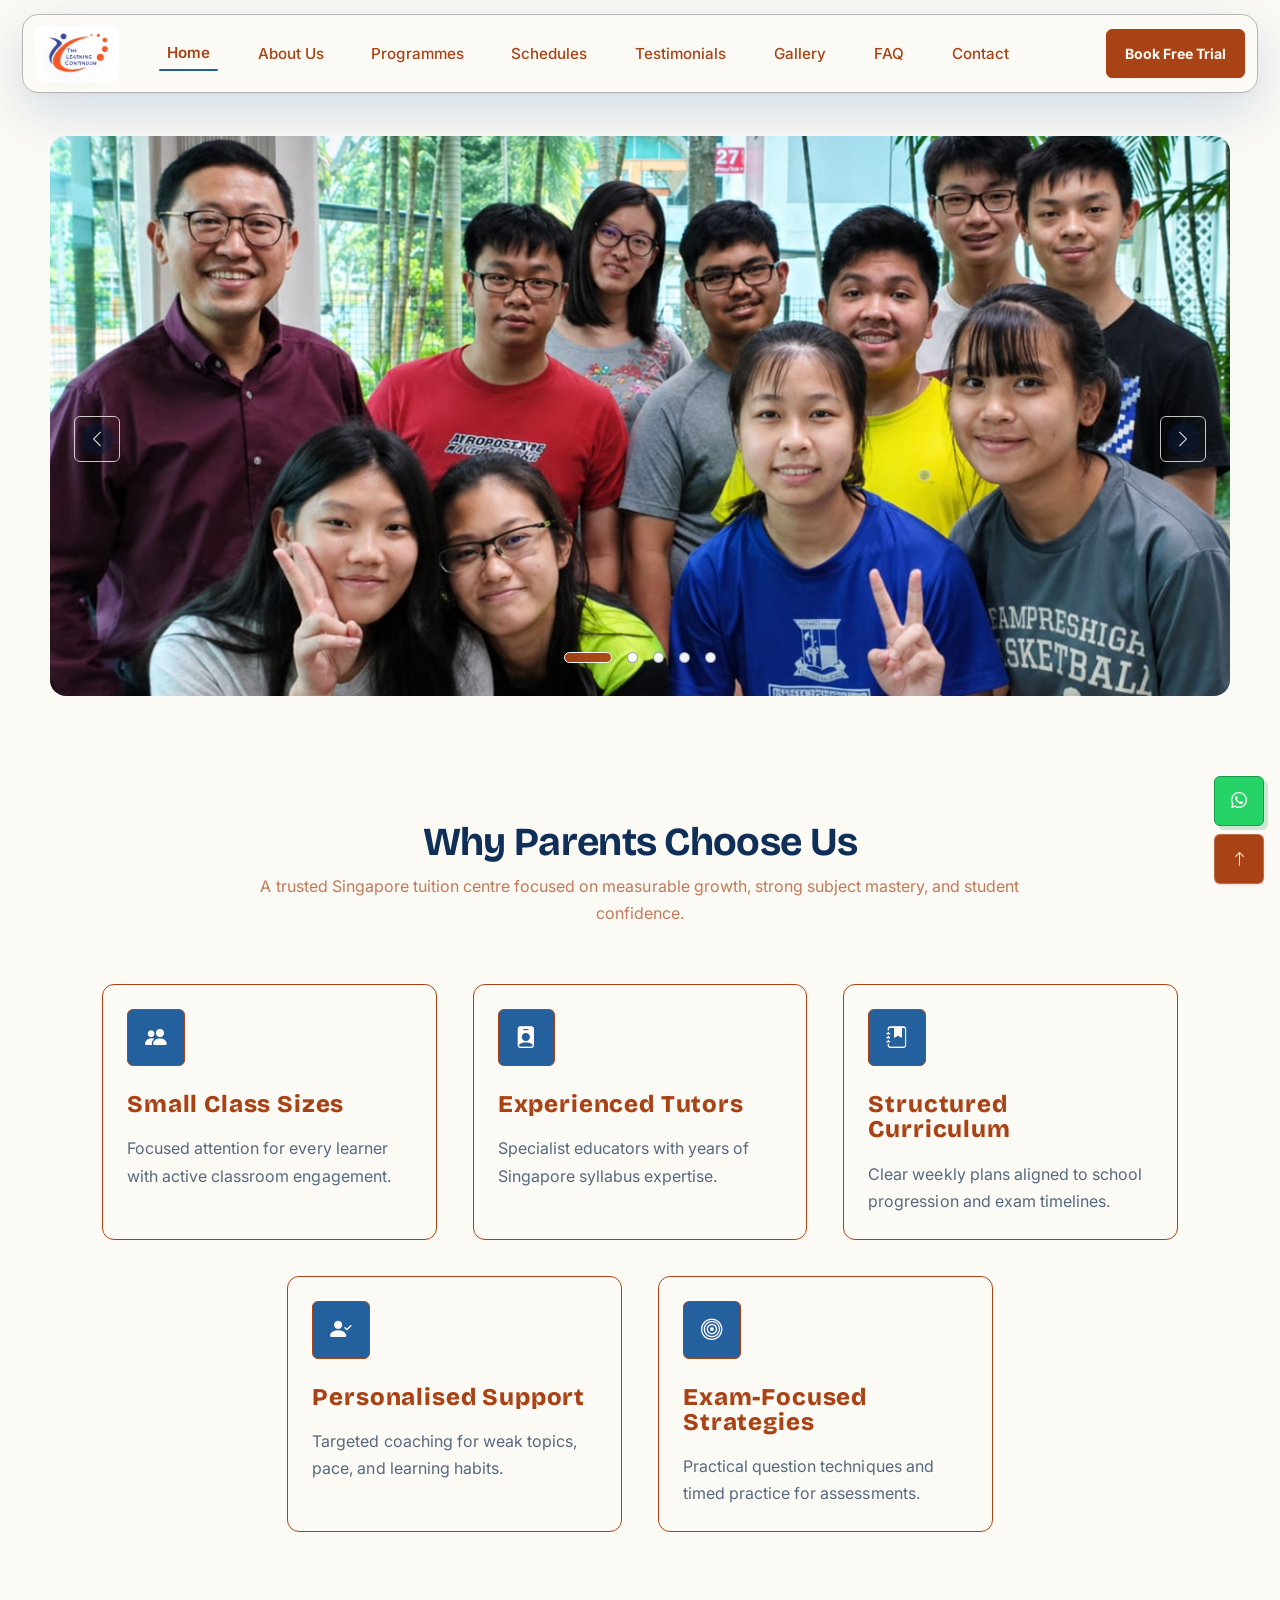
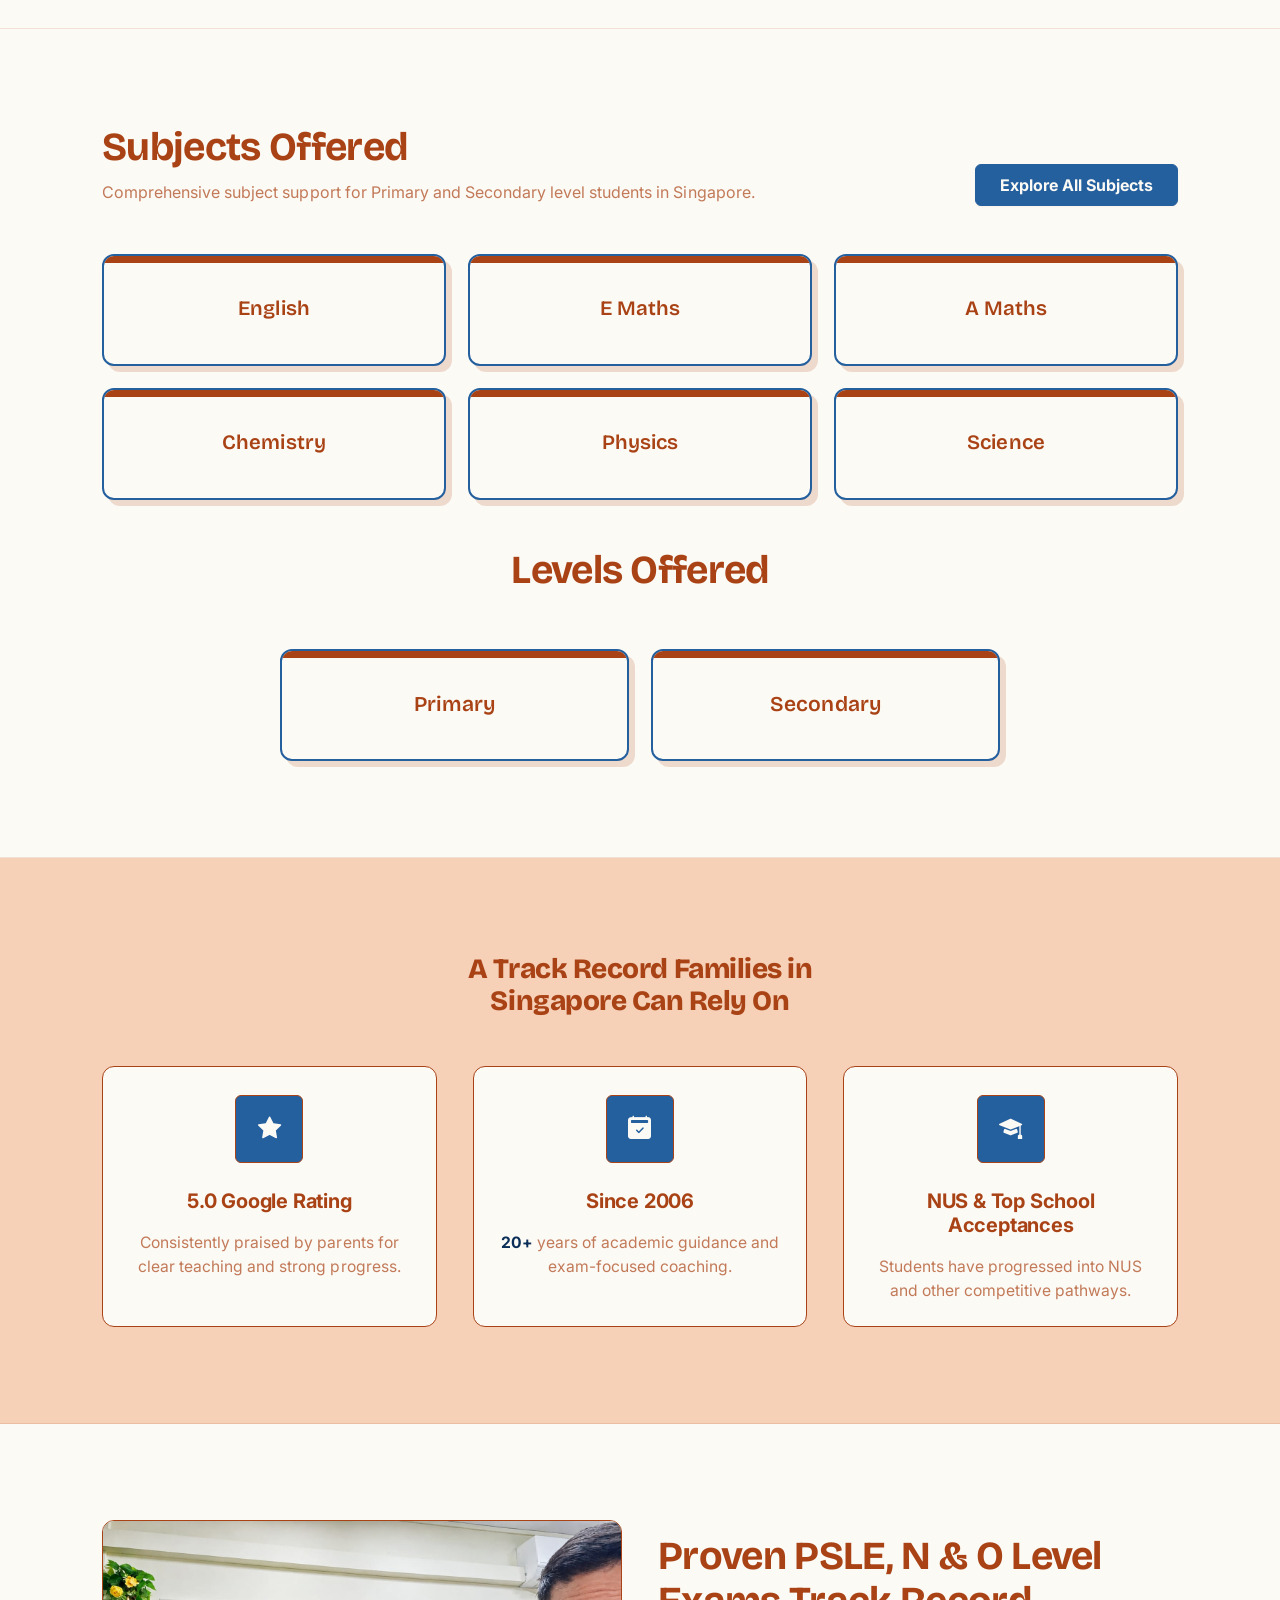
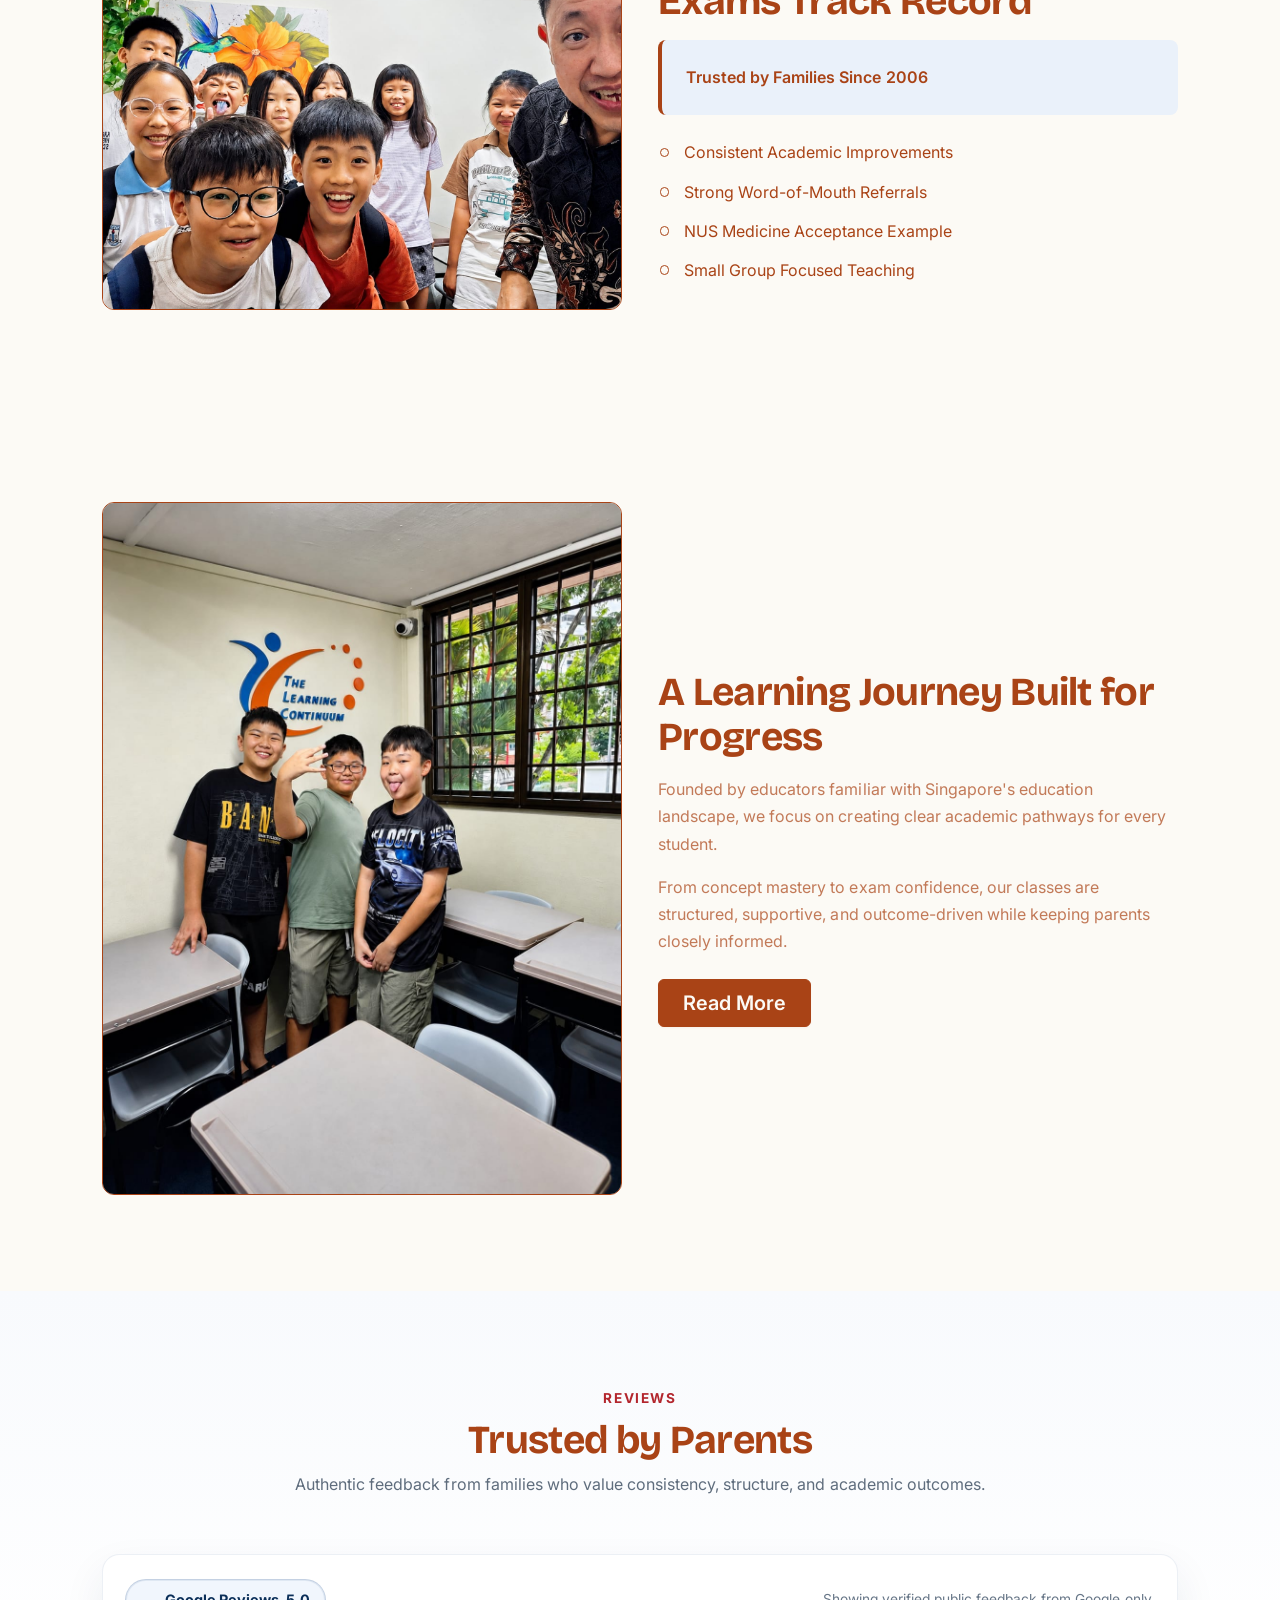
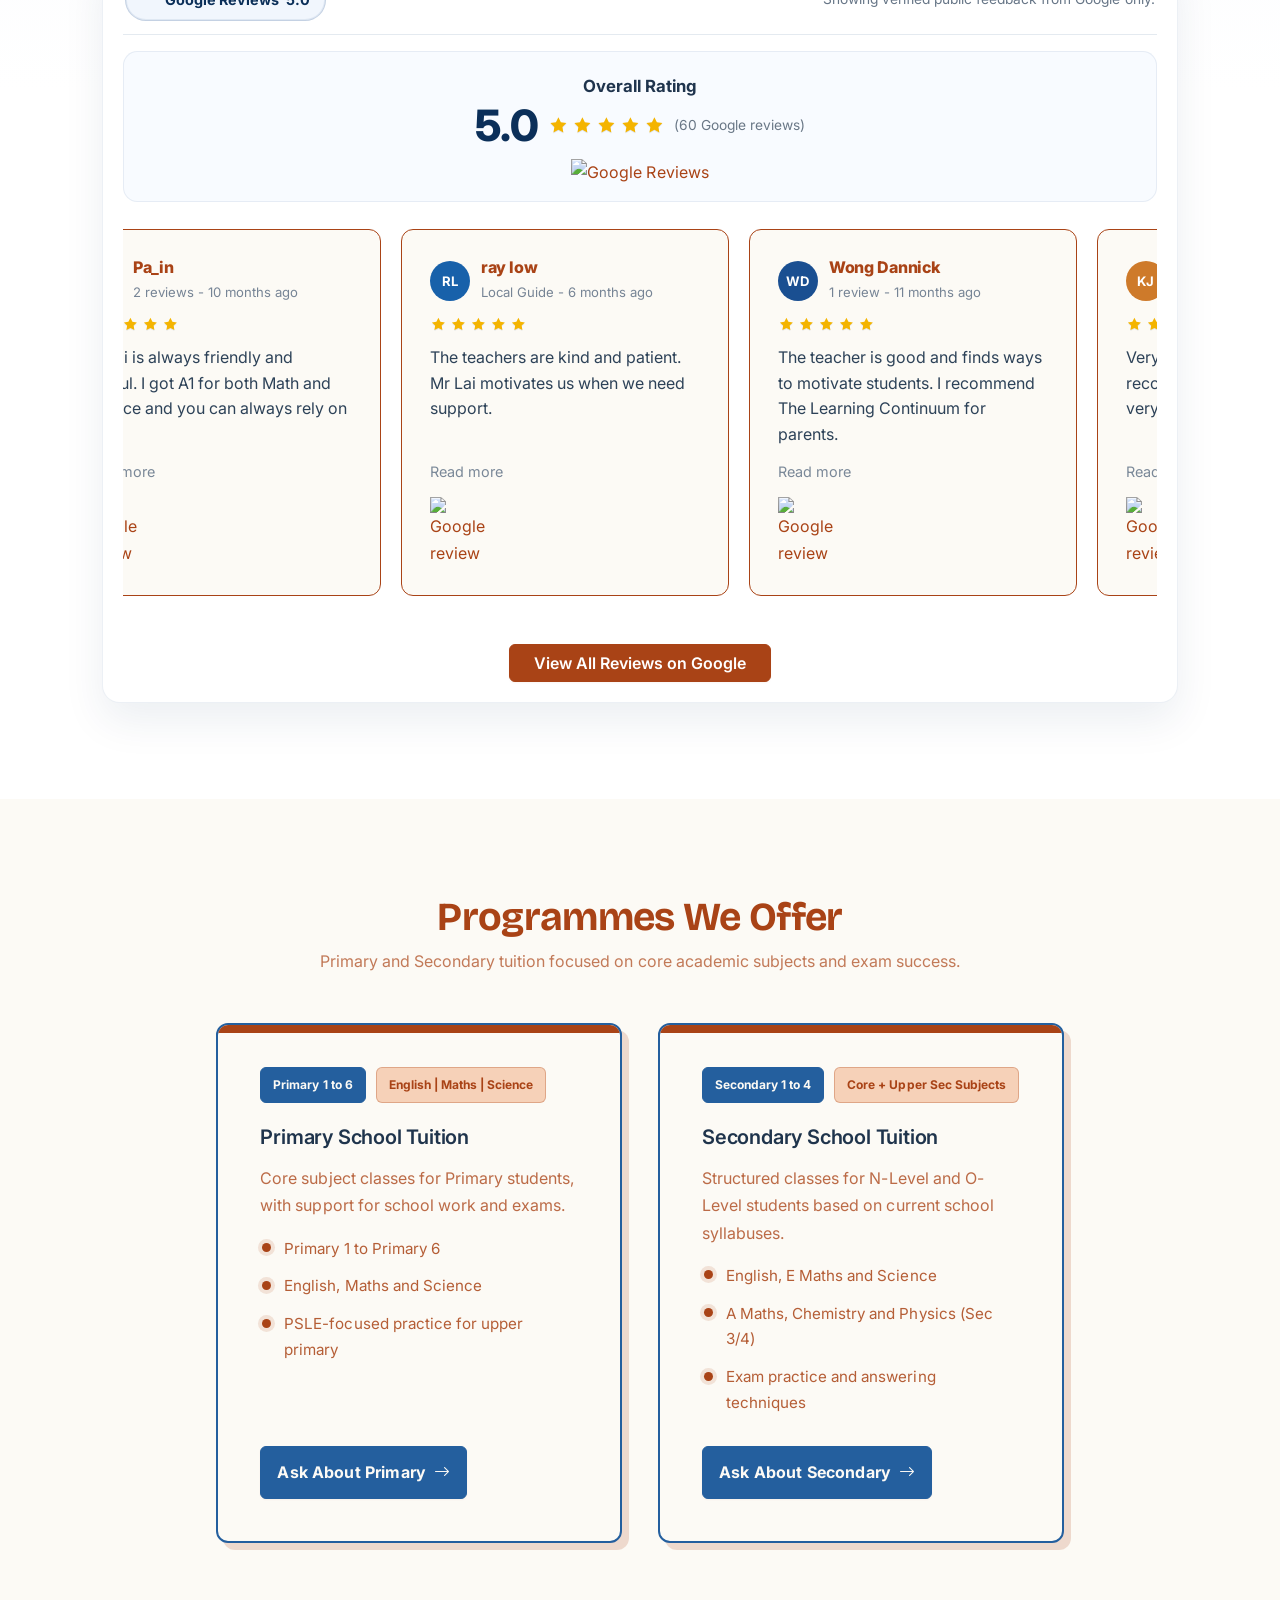
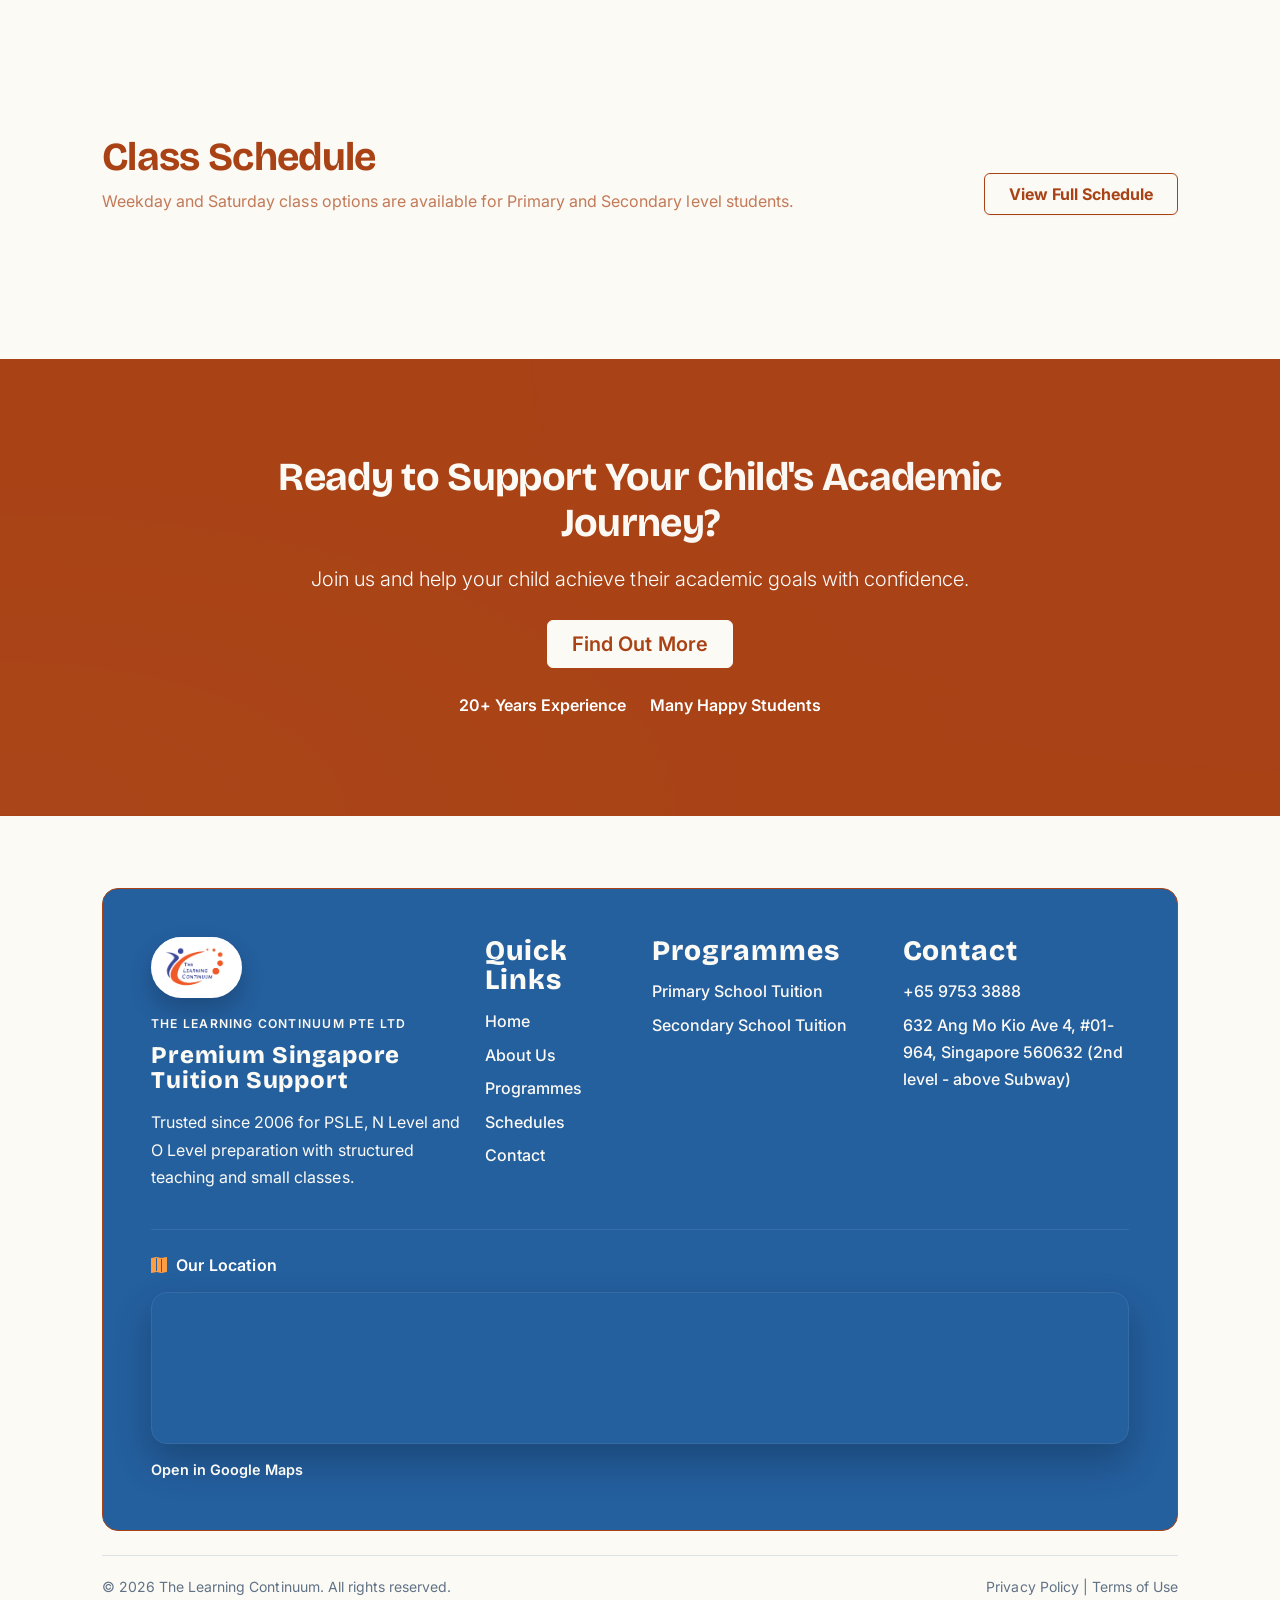
==== commit d2f0959f: "ad" ====
--- a/index.html
+++ b/index.html
@@ -292,7 +292,7 @@
     >
       <div class="container">
         <div
-          class="d-flex flex-column flex-lg-row justify-content-between align-items-lg-end gap-3 js-reveal"
+          class="d-flex flex-column flex-lg-row justify-content-between align-items-lg-end gap-3 mb-4 mb-lg-5 js-reveal"
           data-reveal="up"
         >
           <div>
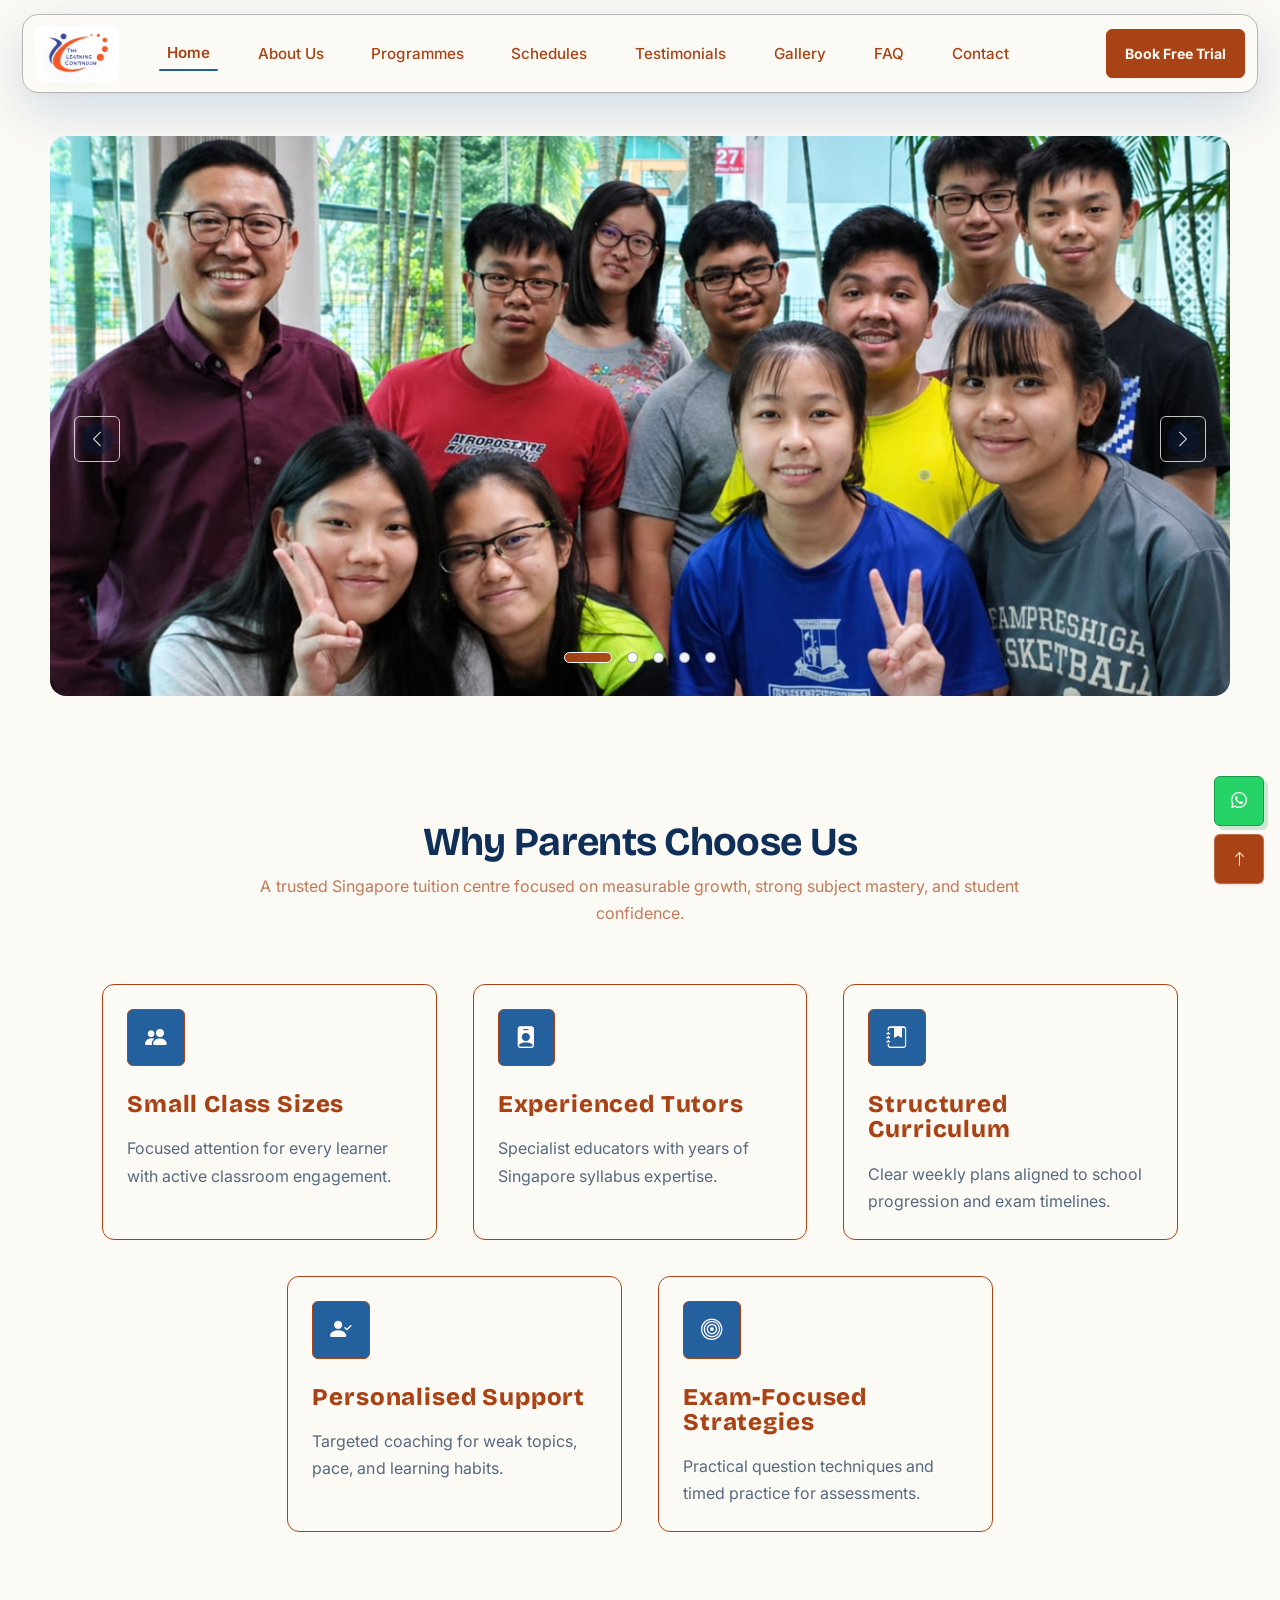
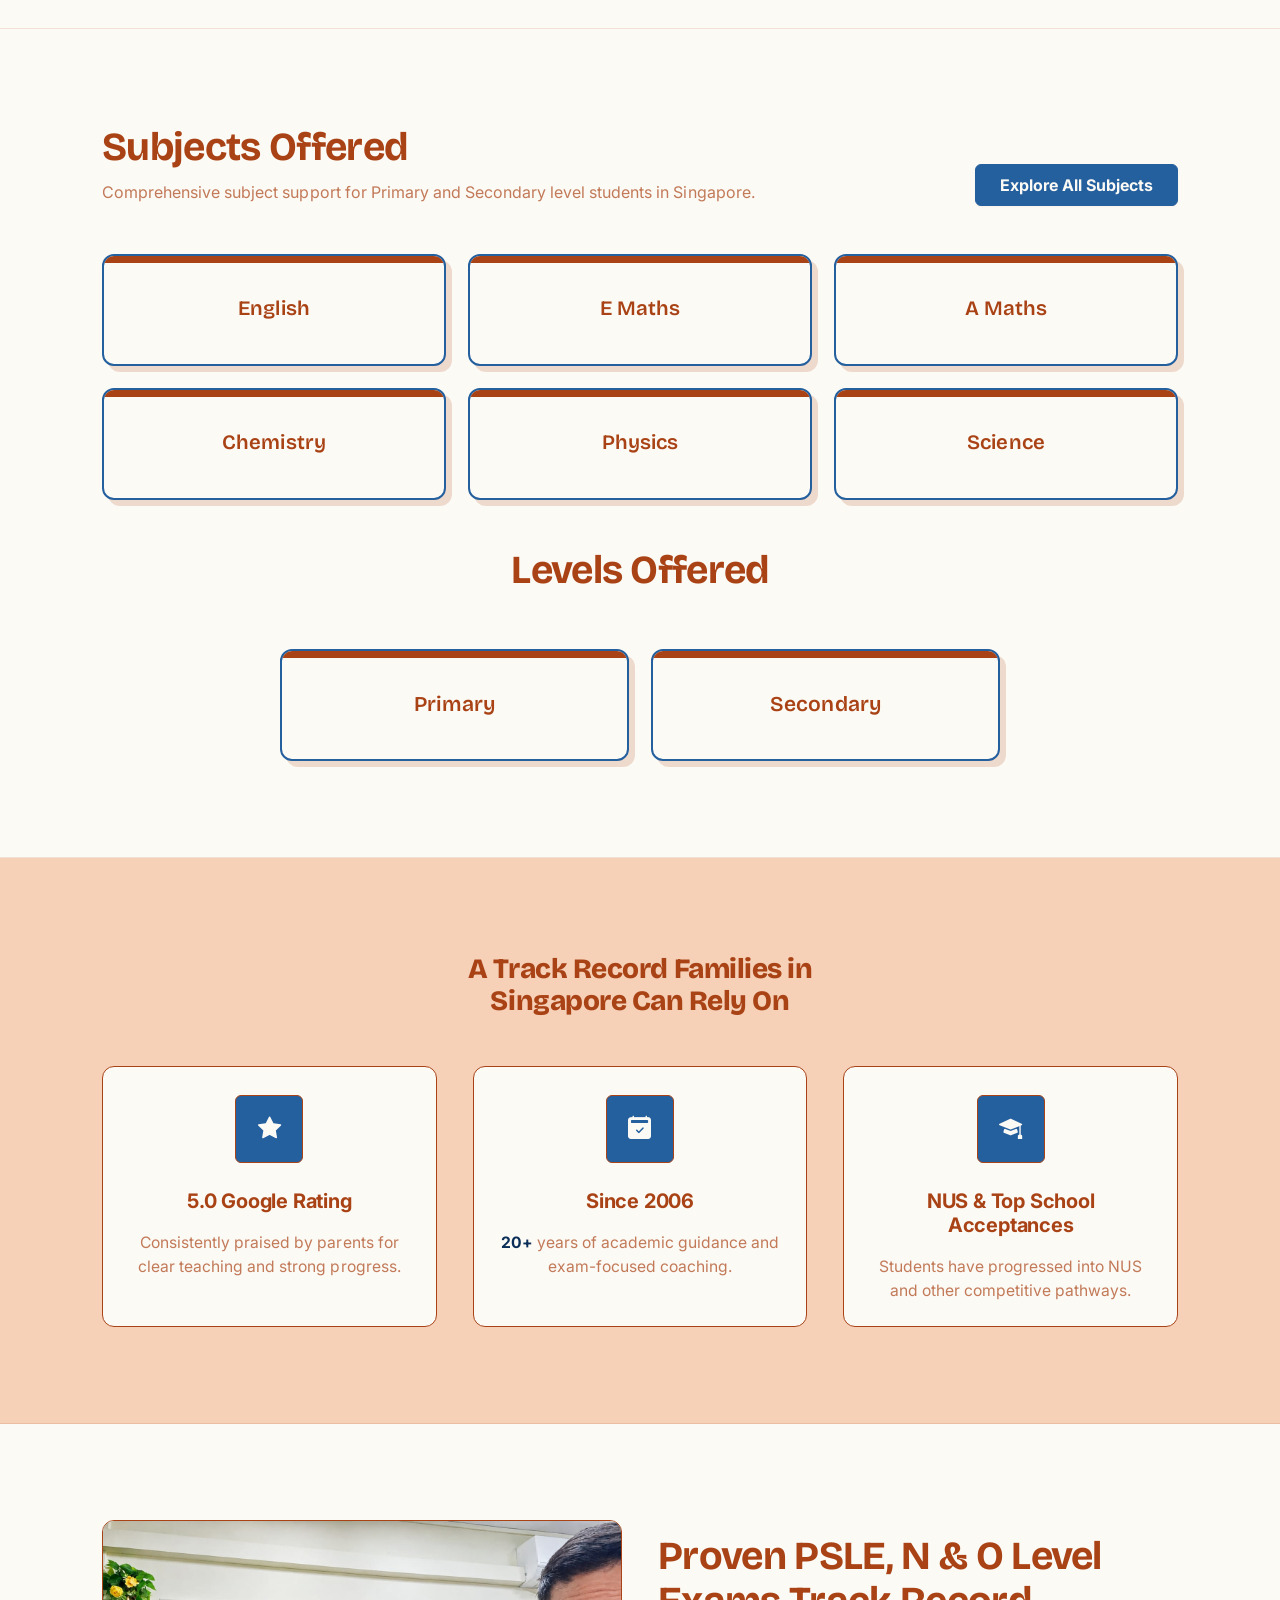
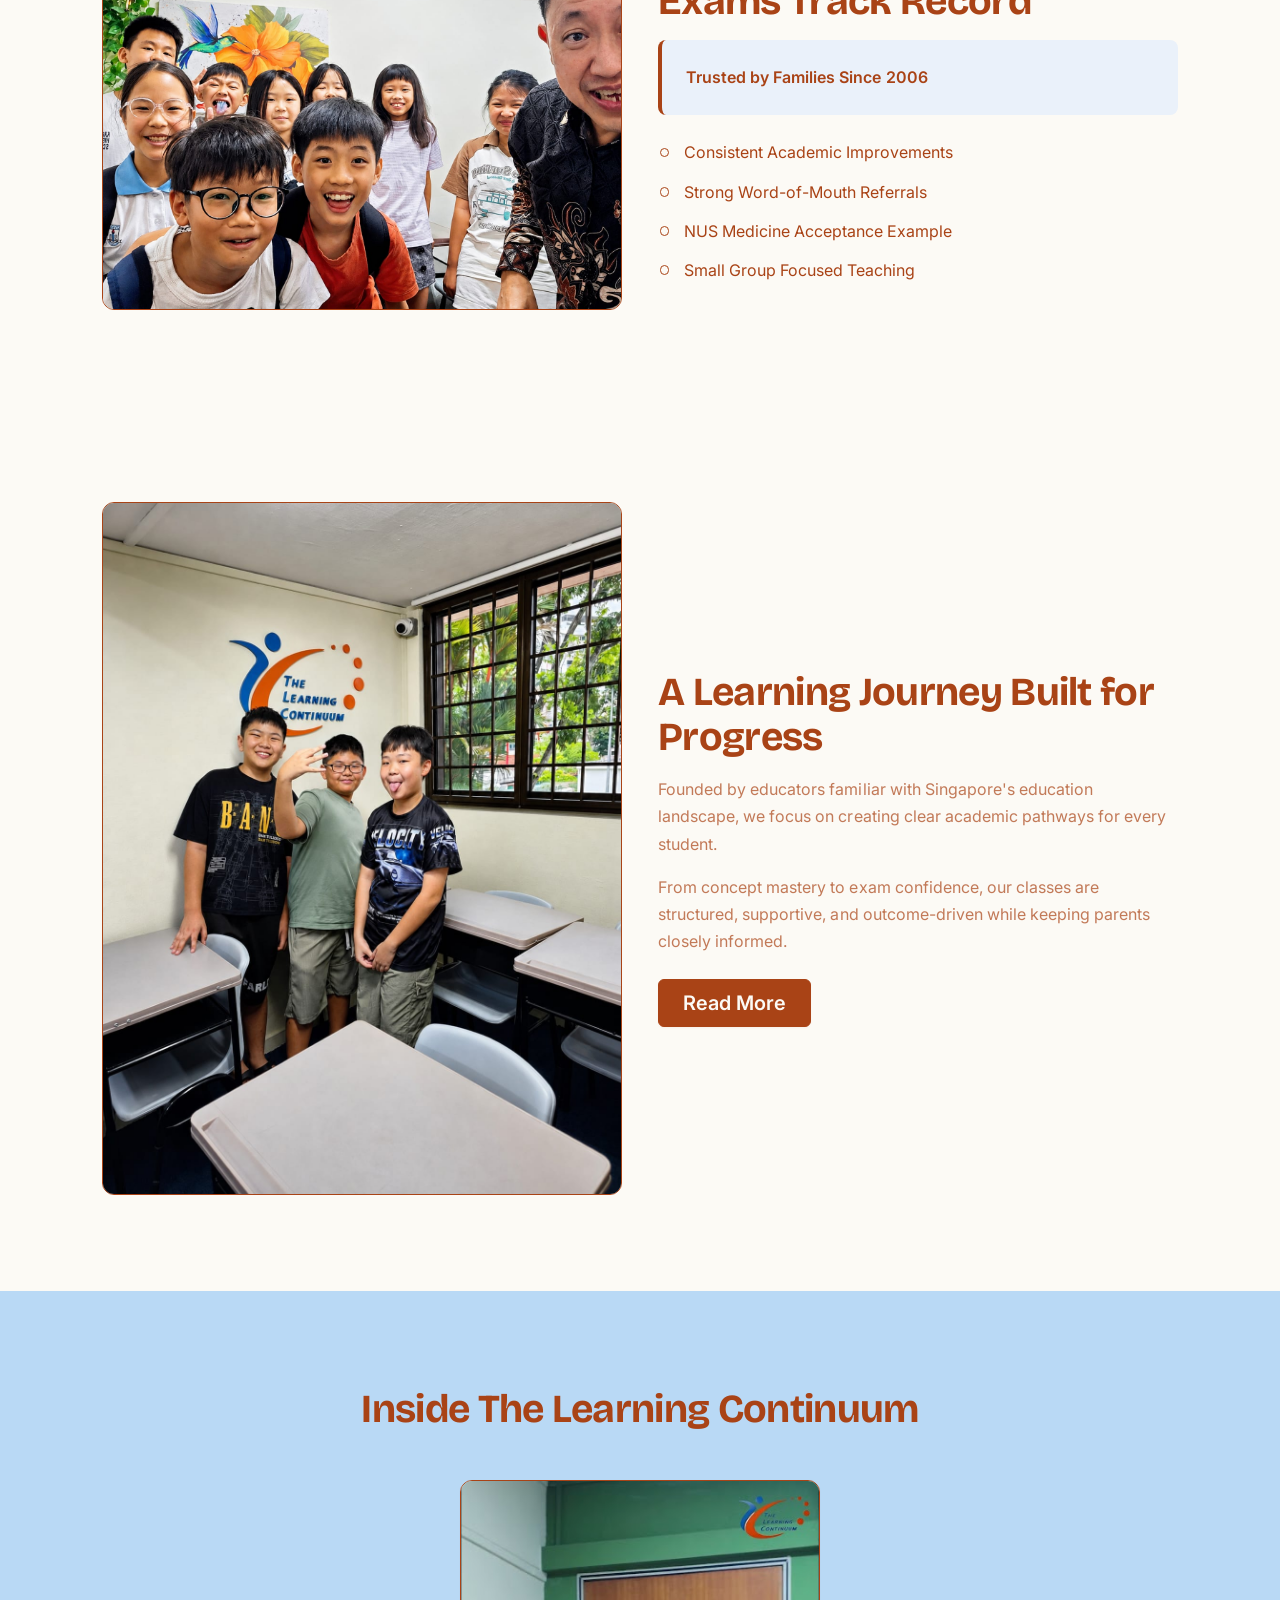
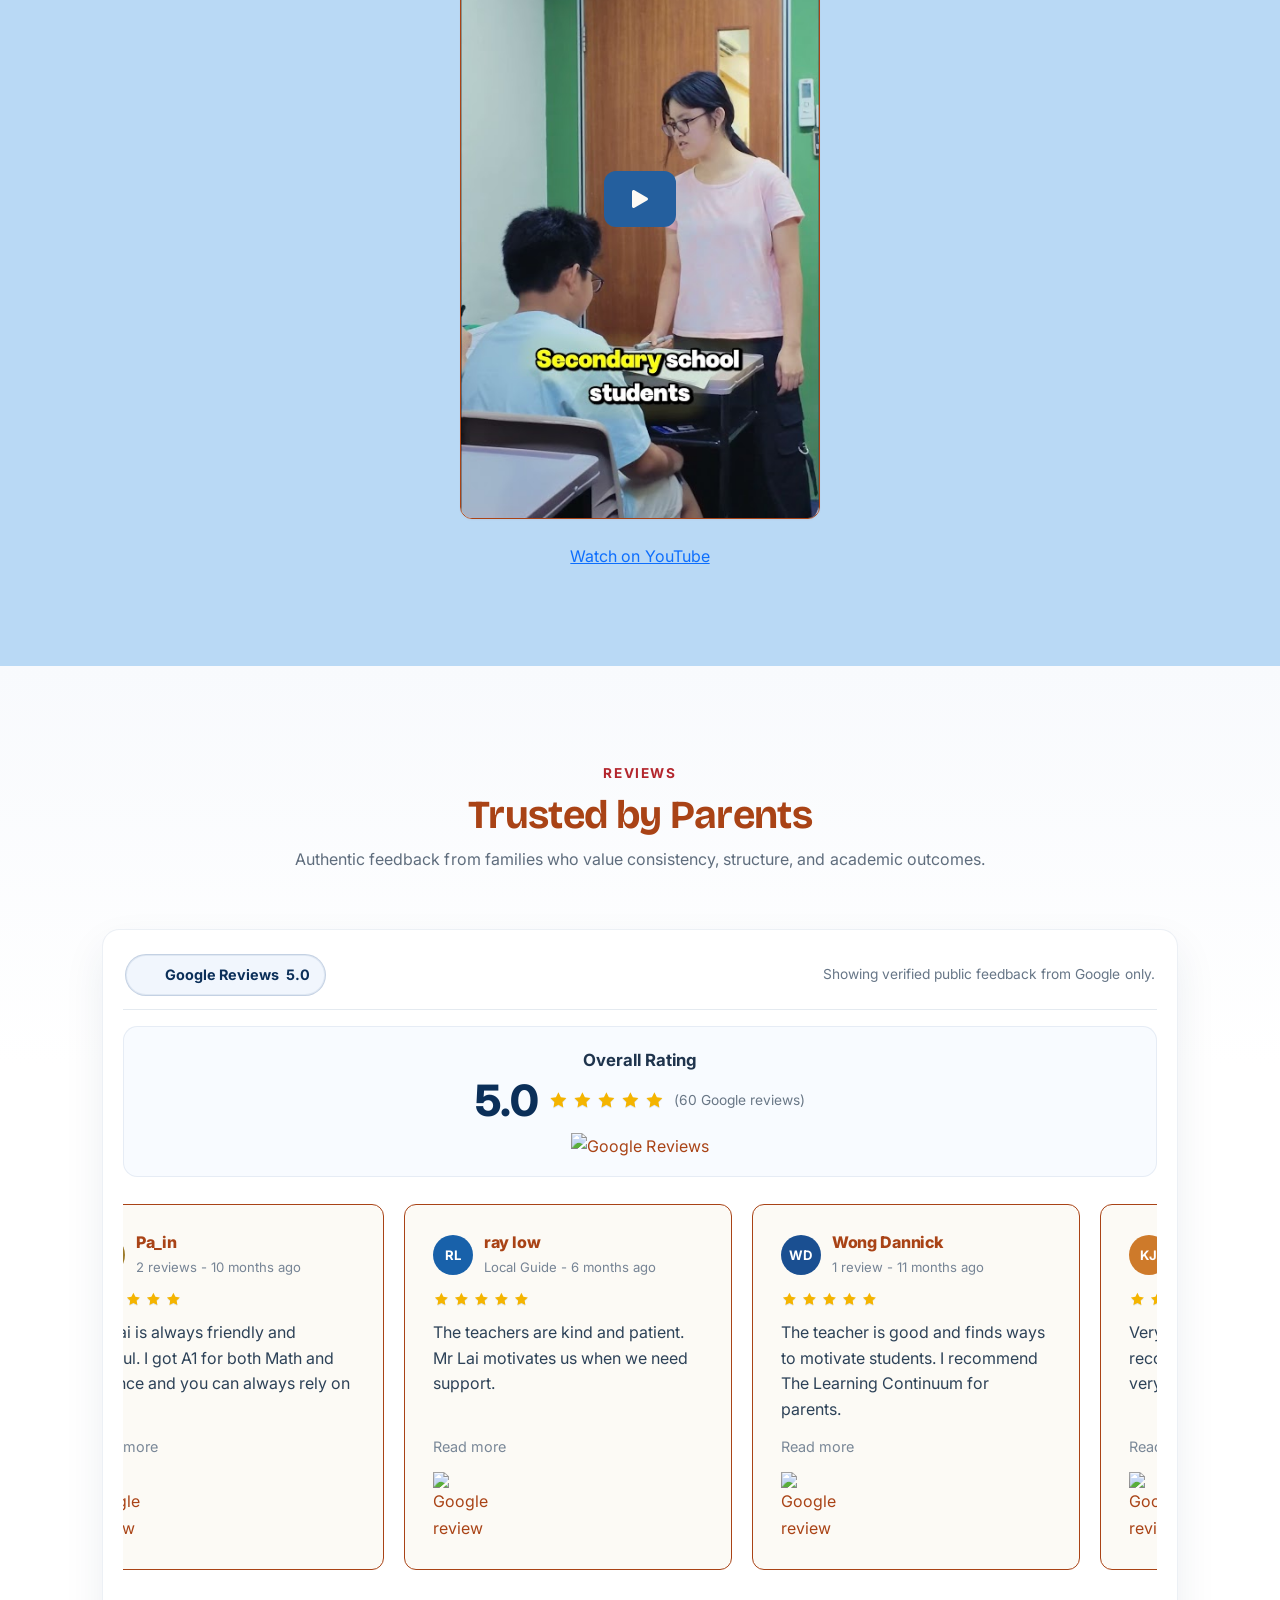
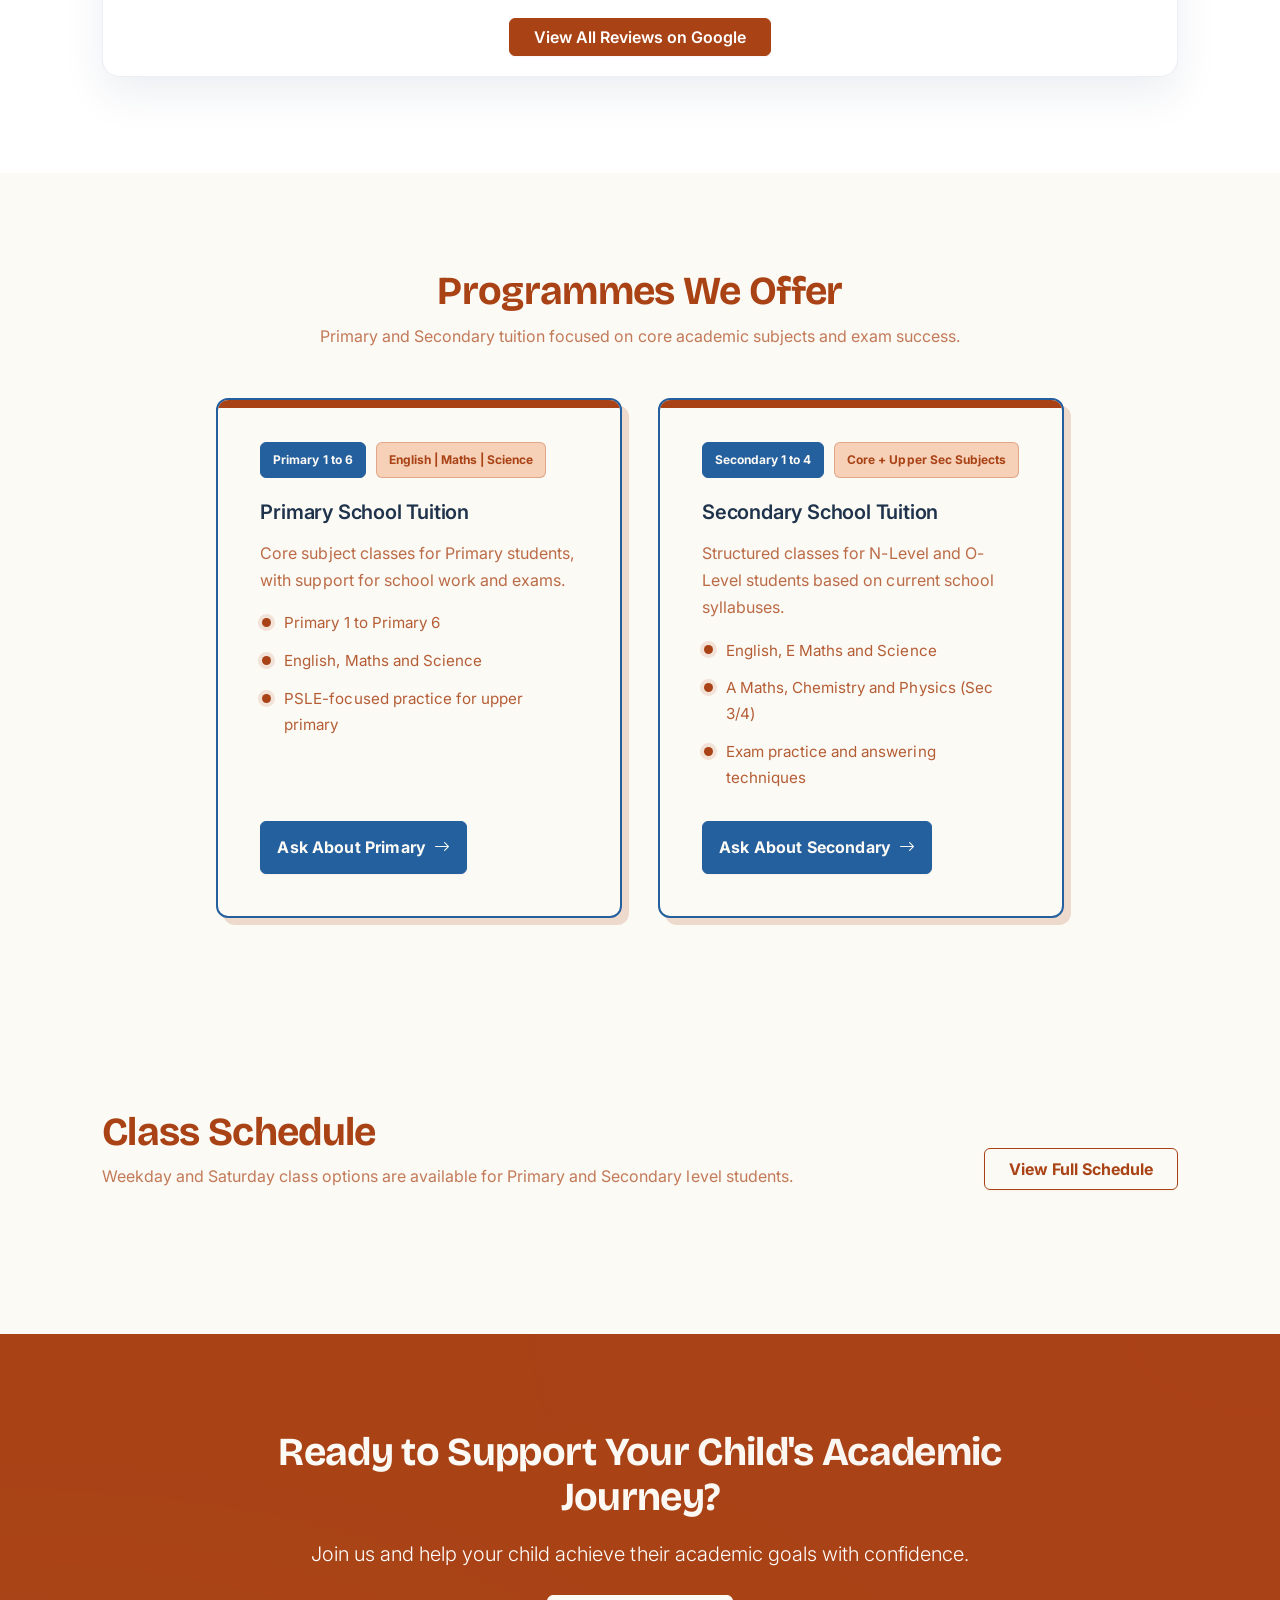
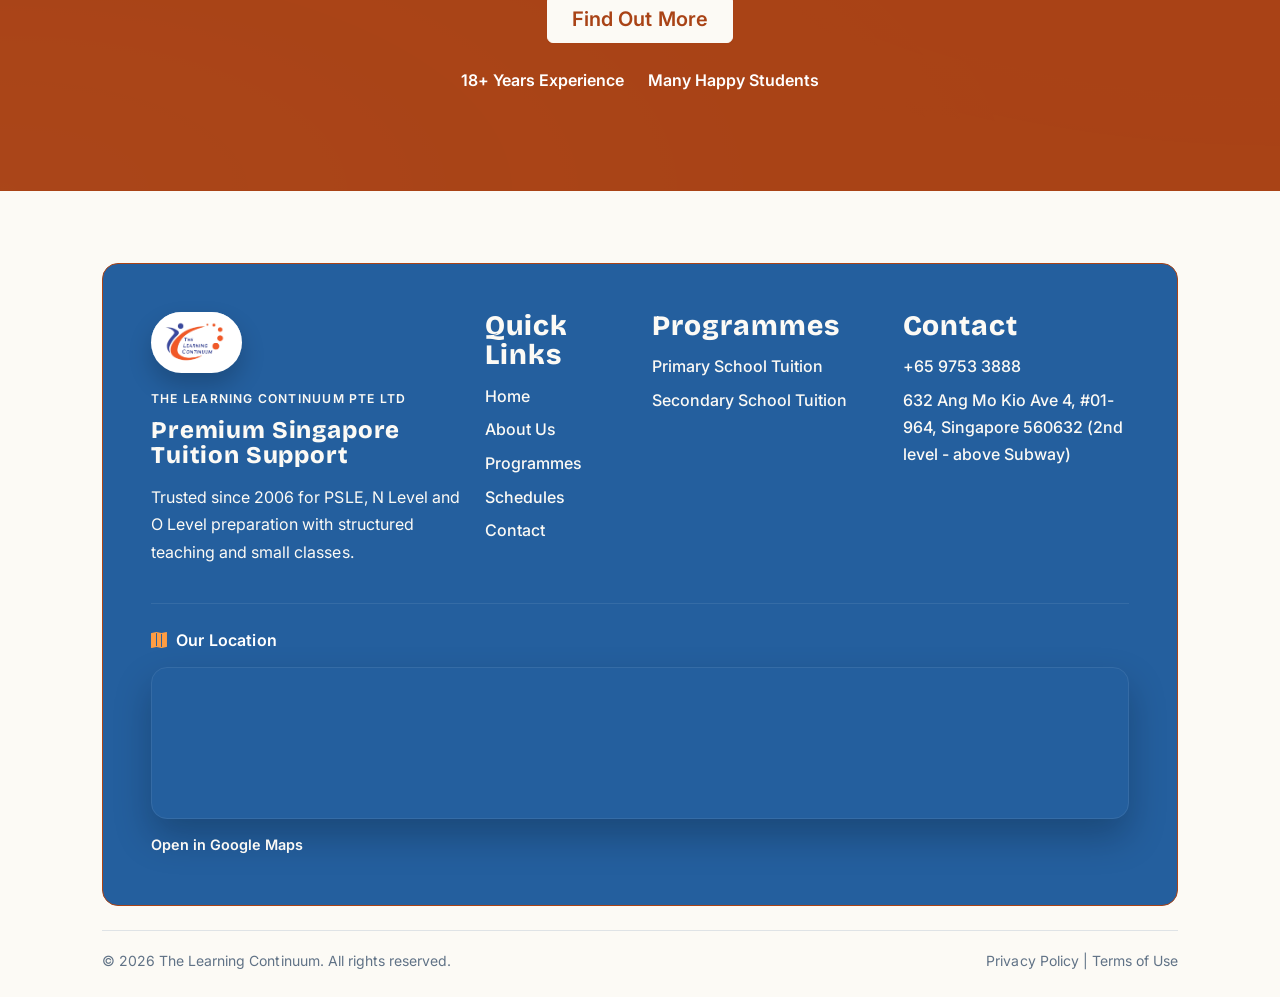
==== commit a9e8e9e1: "quick change" ====
--- a/index.html
+++ b/index.html
@@ -478,6 +478,8 @@
         </div>
       </div>
     </section>
+
+    <site-video-section></site-video-section>
 
     <section id="reviews" class="section-space reviews-authority-section">
       <div class="container">
@@ -1737,6 +1739,7 @@
     ></script>
     <script src="https://scripts.sirv.com/sirvjs/v3/sirv.js"></script>
     <script src="assets/js/navbar.js"></script>
+    <script src="assets/js/video-section.js"></script>
     <script src="assets/js/home.js"></script>
     <script src="assets/js/site.js"></script>
   </body>
--- a/assets/css/redesign.css
+++ b/assets/css/redesign.css
@@ -212,6 +212,46 @@
   pointer-events: none;
 }
 
+/* Shared portrait video */
+site-video-section { display: block; }
+.video-section { background: var(--color-sticky-note-teal); }
+.video-frame {
+  display: block;
+  position: relative;
+  width: min(100%, 360px);
+  margin-inline: auto;
+  overflow: hidden;
+  background: var(--color-cream-paper);
+  border: 1px solid var(--color-forest-ink);
+  border-radius: var(--radius-card);
+  box-shadow: var(--shadow-subtle);
+}
+.video-frame img {
+  display: block;
+  width: 100%;
+  height: auto;
+  aspect-ratio: 9 / 16;
+  object-fit: cover;
+}
+.video-frame:focus-visible {
+  outline: 3px solid var(--color-accent-blue);
+  outline-offset: 4px;
+}
+.video-play {
+  position: absolute;
+  top: 50%;
+  left: 50%;
+  transform: translate(-50%, -50%);
+  display: grid;
+  place-items: center;
+  width: 72px;
+  height: 56px;
+  color: var(--color-cream-paper);
+  background: var(--color-accent-blue);
+  border-radius: var(--radius-card);
+  font-size: 2rem;
+}
+
 /* Reviews and data */
 .testimonials-google-section h2, .testimonials-google-section h3, .testimonials-google-section p { color: var(--color-forest-ink); }
 .reviews-track { gap: 20px; padding-block: 8px 24px; }
@@ -1003,3 +1043,188 @@
   }
   .contact-form-shell { padding: 28px 20px !important; }
 }
+
+/* Mobile responsive hardening */
+html,
+body {
+  max-width: 100%;
+  overflow-x: clip;
+}
+
+img,
+video,
+iframe,
+svg {
+  max-width: 100%;
+}
+
+main,
+section,
+header,
+footer,
+.container,
+.container-fluid,
+.row > * {
+  min-width: 0;
+}
+
+/* Preserve the full schedule and let phone users pan to Day and Time. */
+.schedule-scroll-hint {
+  display: inline-flex;
+  align-items: center;
+  gap: 0.5rem;
+  margin: 0 0 0.75rem;
+  color: var(--color-accent-blue);
+  font-size: 0.9rem;
+  font-weight: 700;
+}
+
+.schedule-card {
+  width: 100%;
+  max-width: 100%;
+}
+
+.schedule-card .table-responsive {
+  display: block;
+  width: 100%;
+  max-width: 100%;
+  overflow-x: auto !important;
+  overflow-y: hidden !important;
+  -webkit-overflow-scrolling: touch;
+  overscroll-behavior-inline: contain;
+  touch-action: pan-x pan-y;
+  scrollbar-width: thin;
+  scrollbar-color: var(--color-accent-blue) rgba(36, 95, 158, 0.12);
+}
+
+.schedule-card .table-responsive::-webkit-scrollbar {
+  height: 8px;
+}
+
+.schedule-card .table-responsive::-webkit-scrollbar-track {
+  background: rgba(36, 95, 158, 0.12);
+}
+
+.schedule-card .table-responsive::-webkit-scrollbar-thumb {
+  background: var(--color-accent-blue);
+  border-radius: 999px;
+}
+
+.schedule-card .schedule-table {
+  width: 100%;
+  min-width: 760px !important;
+  margin-bottom: 0;
+}
+
+.schedule-card .schedule-table th,
+.schedule-card .schedule-table td {
+  white-space: nowrap;
+}
+
+@media (max-width: 767.98px) {
+  .section-space {
+    padding-block: 52px;
+  }
+
+  .schedule-hero-shell h1,
+  .schedule-section-title,
+  .inner-hero h1 {
+    font-size: clamp(2rem, 10vw, 2.8rem) !important;
+    line-height: 1.08;
+    overflow-wrap: anywhere;
+  }
+
+  .schedule-hero-shell,
+  .inner-hero-shell {
+    width: 100%;
+    padding-inline: 18px;
+  }
+
+  .schedule-card .schedule-table th,
+  .schedule-card .schedule-table td {
+    padding: 12px 14px;
+    font-size: 0.95rem;
+  }
+
+  .floating-actions {
+    right: max(8px, env(safe-area-inset-right));
+    bottom: max(14px, env(safe-area-inset-bottom));
+    gap: 8px;
+  }
+
+  .floating-whatsapp,
+  .scroll-top-btn {
+    width: 44px;
+    height: 44px;
+  }
+
+  .footer-map {
+    width: 100%;
+    min-height: 220px;
+  }
+
+  .footer-bottom .d-flex {
+    align-items: flex-start !important;
+    flex-direction: column;
+    gap: 0.75rem;
+  }
+}
+
+@media (max-width: 575.98px) {
+  .container,
+  .container-fluid {
+    padding-right: 14px;
+    padding-left: 14px;
+  }
+
+  .site-footer-extended .footer-contact-shell {
+    padding: 26px 20px !important;
+  }
+
+  .site-footer-extended .footer-contact-shell > .row:first-child > [class*="col-"] {
+    flex: 0 0 100%;
+    width: 100%;
+    max-width: 100%;
+  }
+
+  .site-footer-extended .footer-contact-shell > .row:first-child {
+    row-gap: 1.75rem;
+  }
+
+  .site-footer-extended .footer-contact-shell h2 {
+    max-width: 100%;
+    font-size: clamp(1.55rem, 7.5vw, 2rem) !important;
+    line-height: 1.15;
+    overflow-wrap: anywhere;
+  }
+
+  .site-footer-extended .footer-kicker {
+    font-size: 0.75rem;
+    letter-spacing: 0.08em;
+  }
+
+  .site-footer-extended .footer-lead,
+  .site-footer-extended .footer-link-list a {
+    font-size: 1rem;
+    line-height: 1.55;
+    overflow-wrap: anywhere;
+  }
+
+  .site-footer-extended .footer-grid-title {
+    margin-bottom: 0.6rem;
+    font-size: 1.25rem;
+  }
+
+  .site-footer-extended .footer-brand-badge {
+    max-width: 100%;
+  }
+
+  .site-footer-extended .footer-brand-logo {
+    height: 40px;
+    max-width: 100%;
+  }
+
+  .footer-map-shell {
+    padding-top: 1.1rem;
+  }
+}
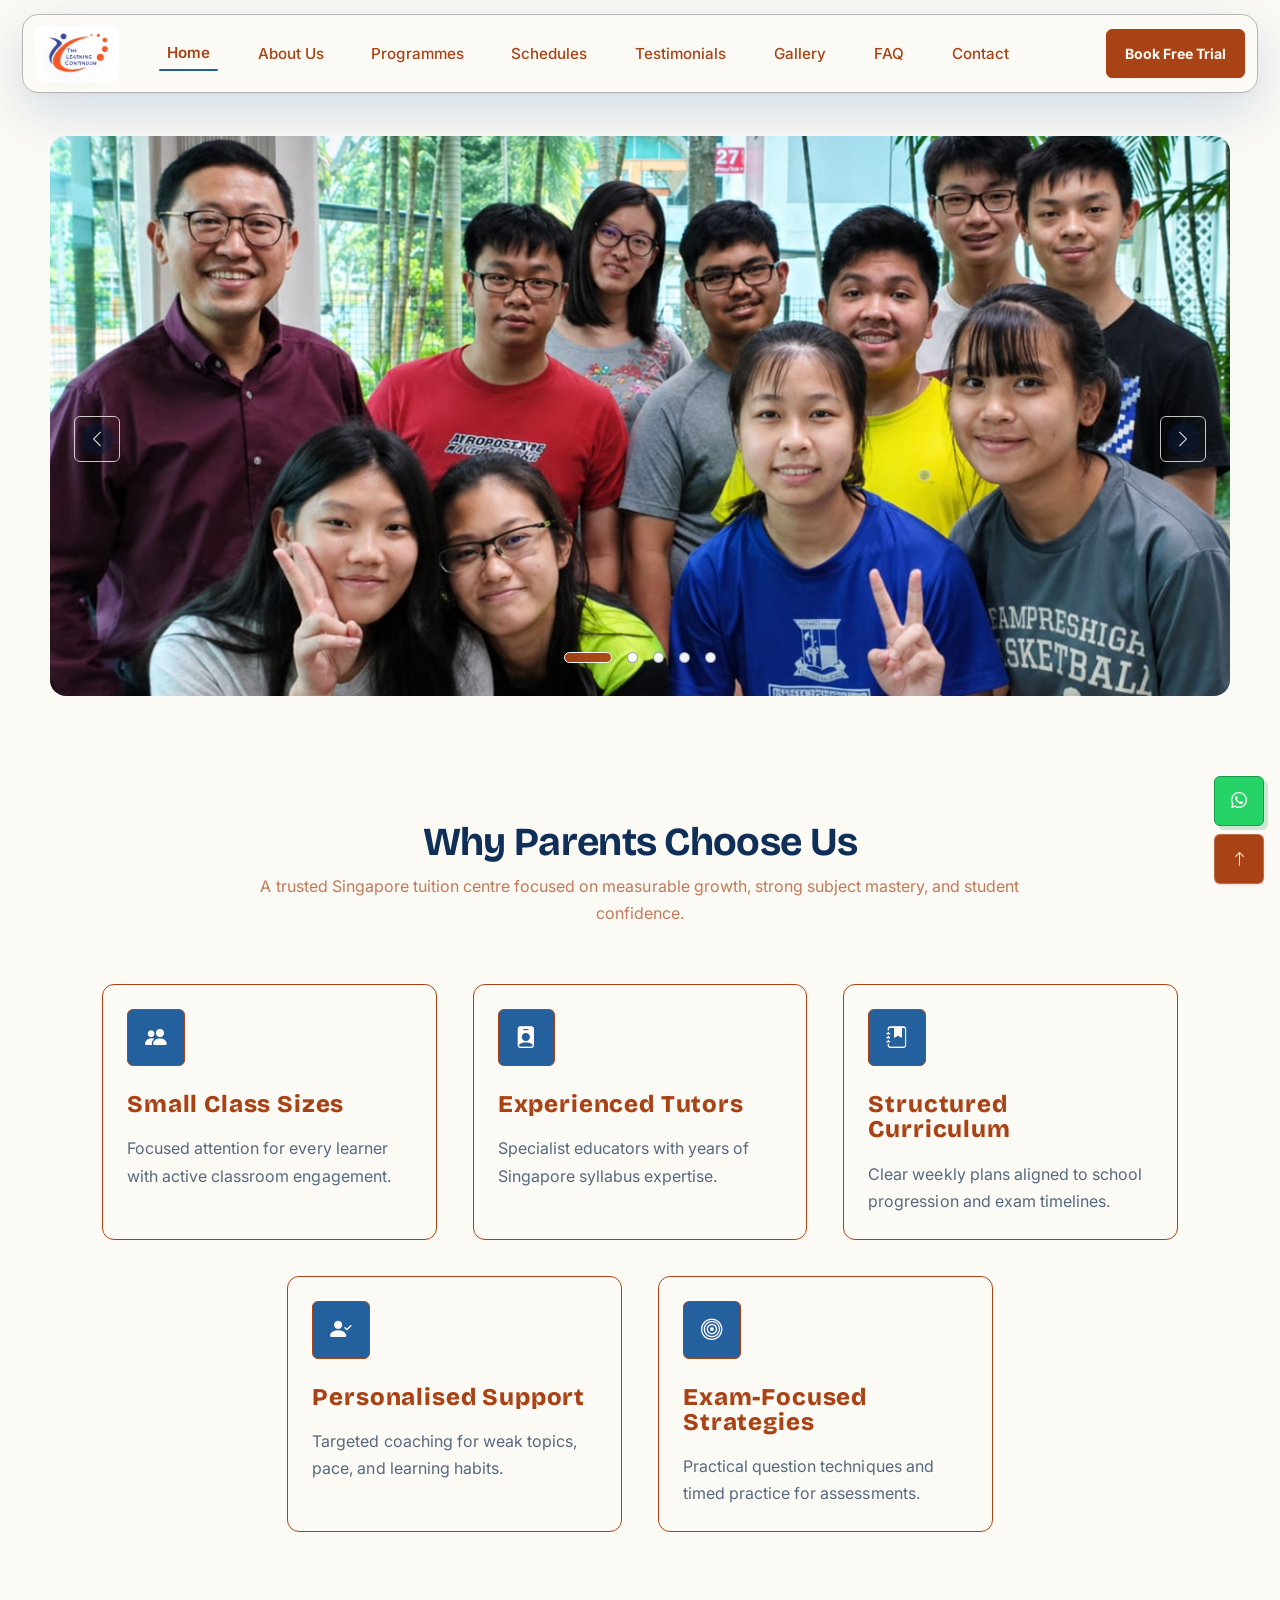
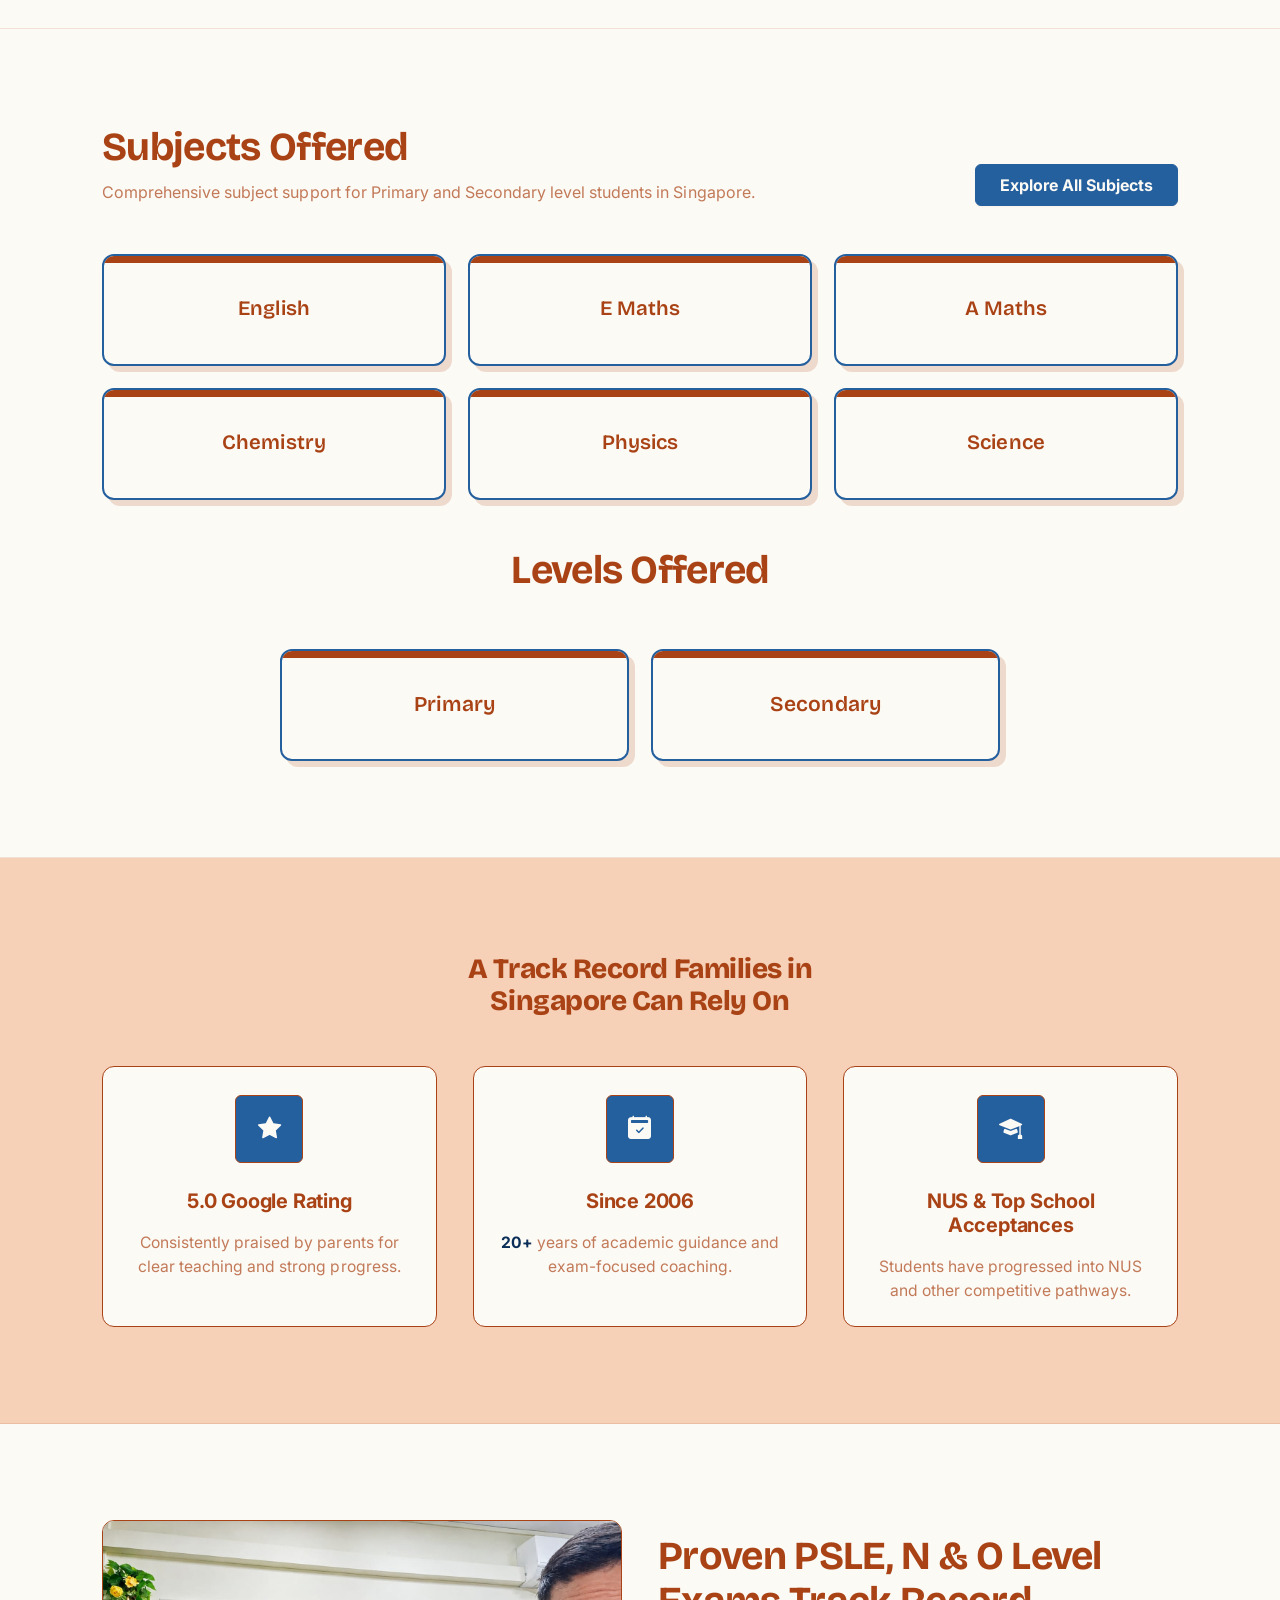
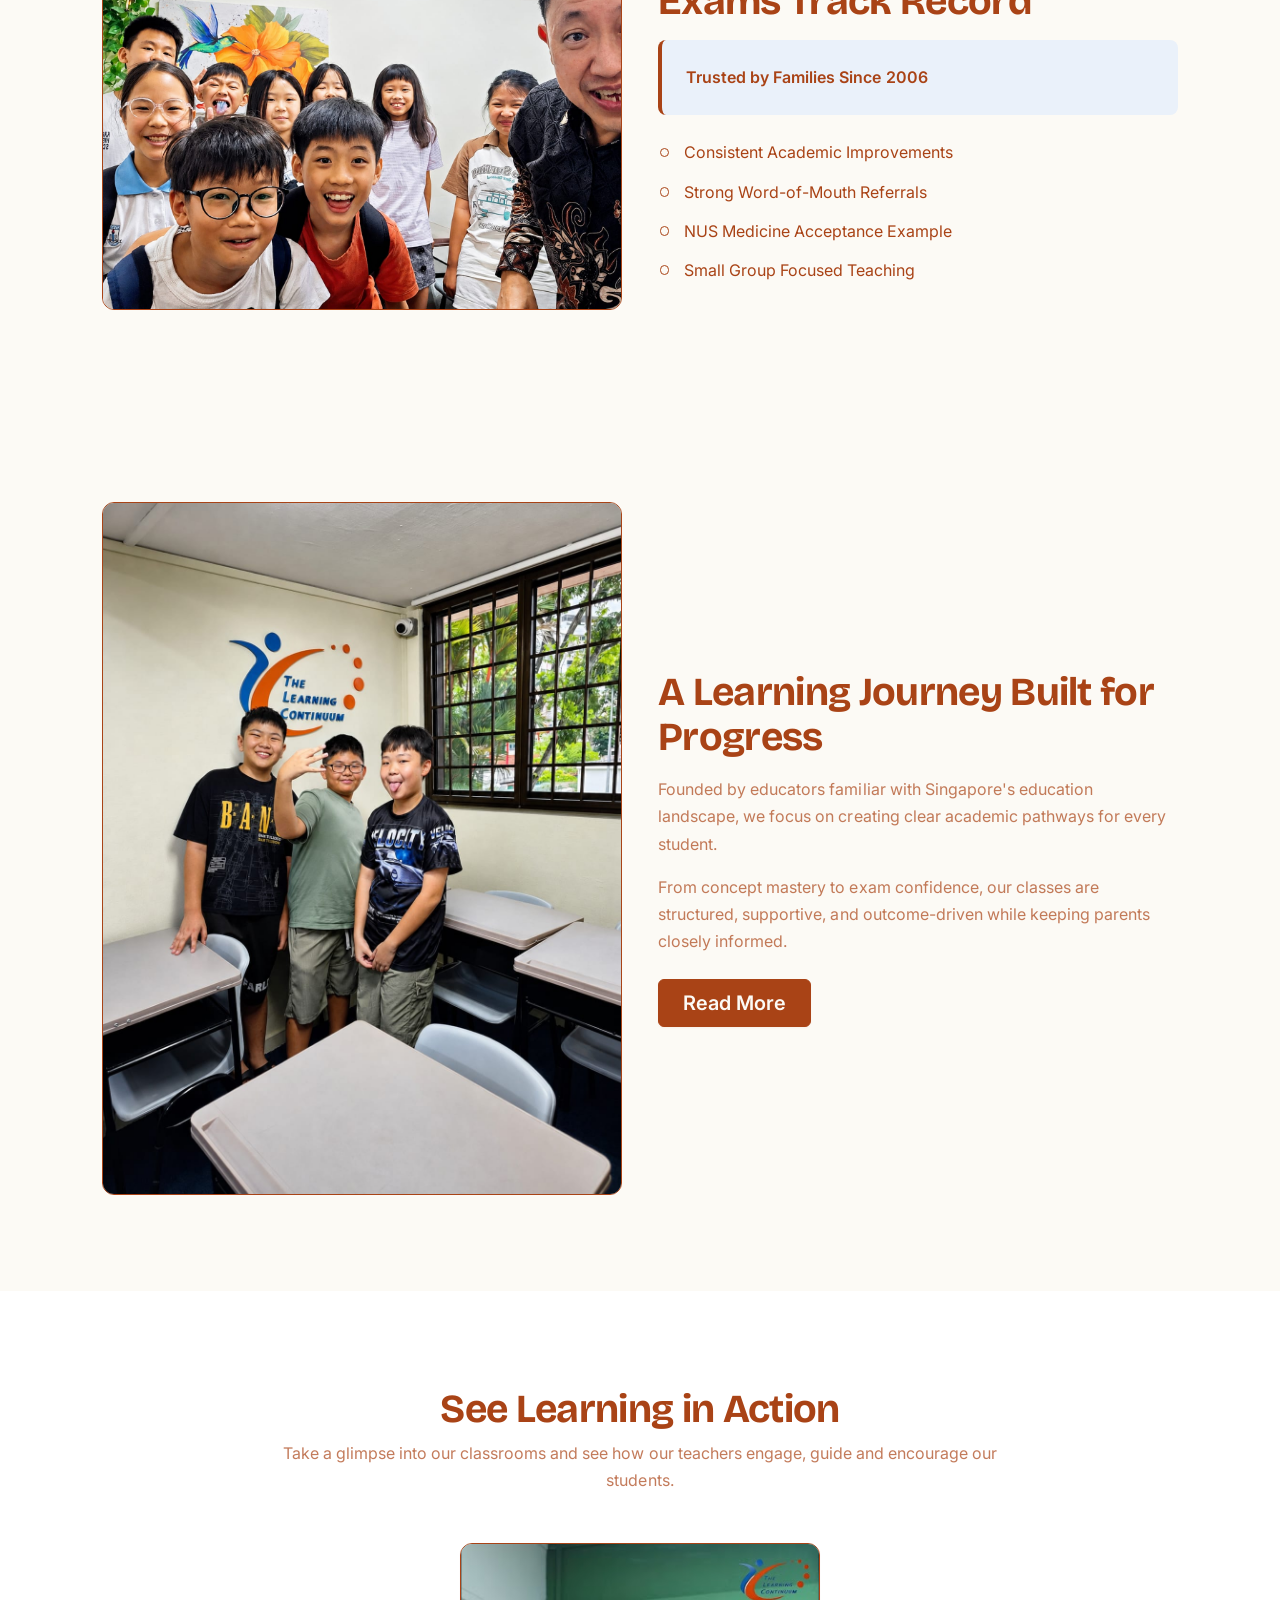
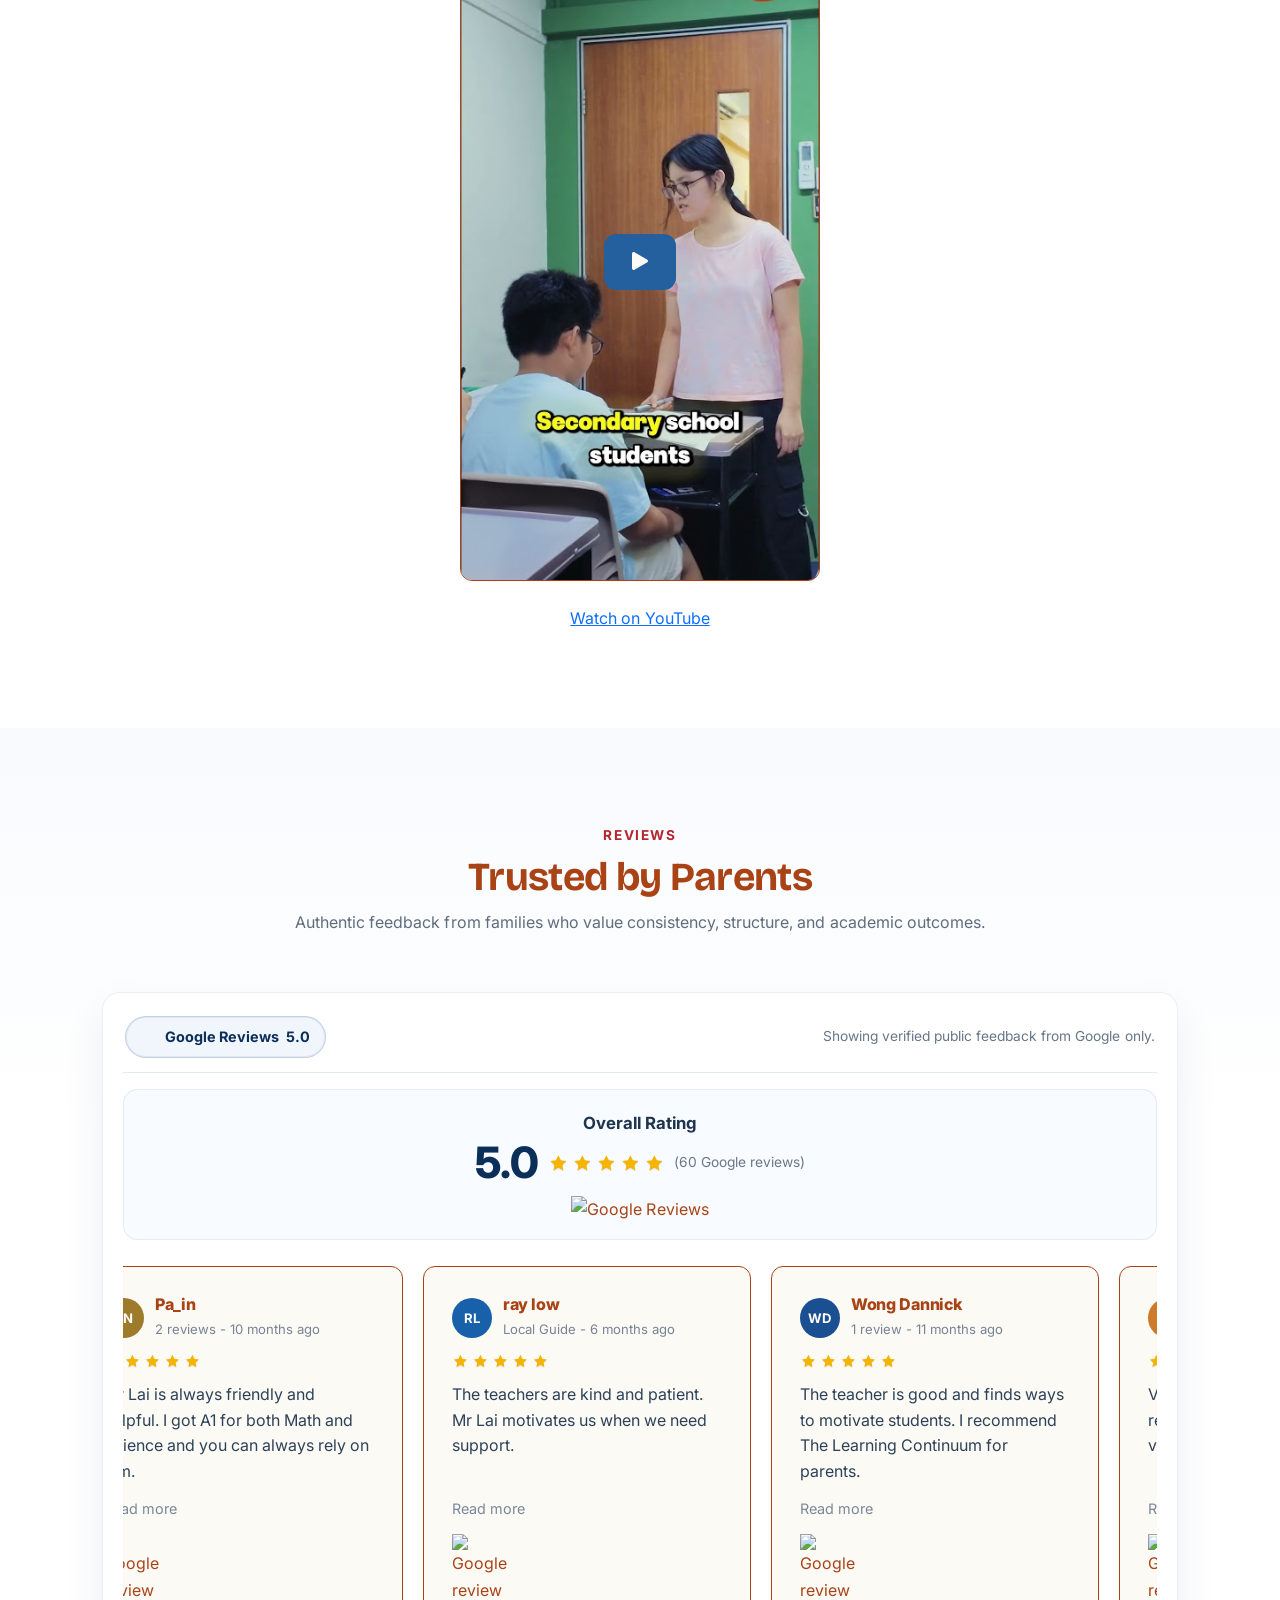
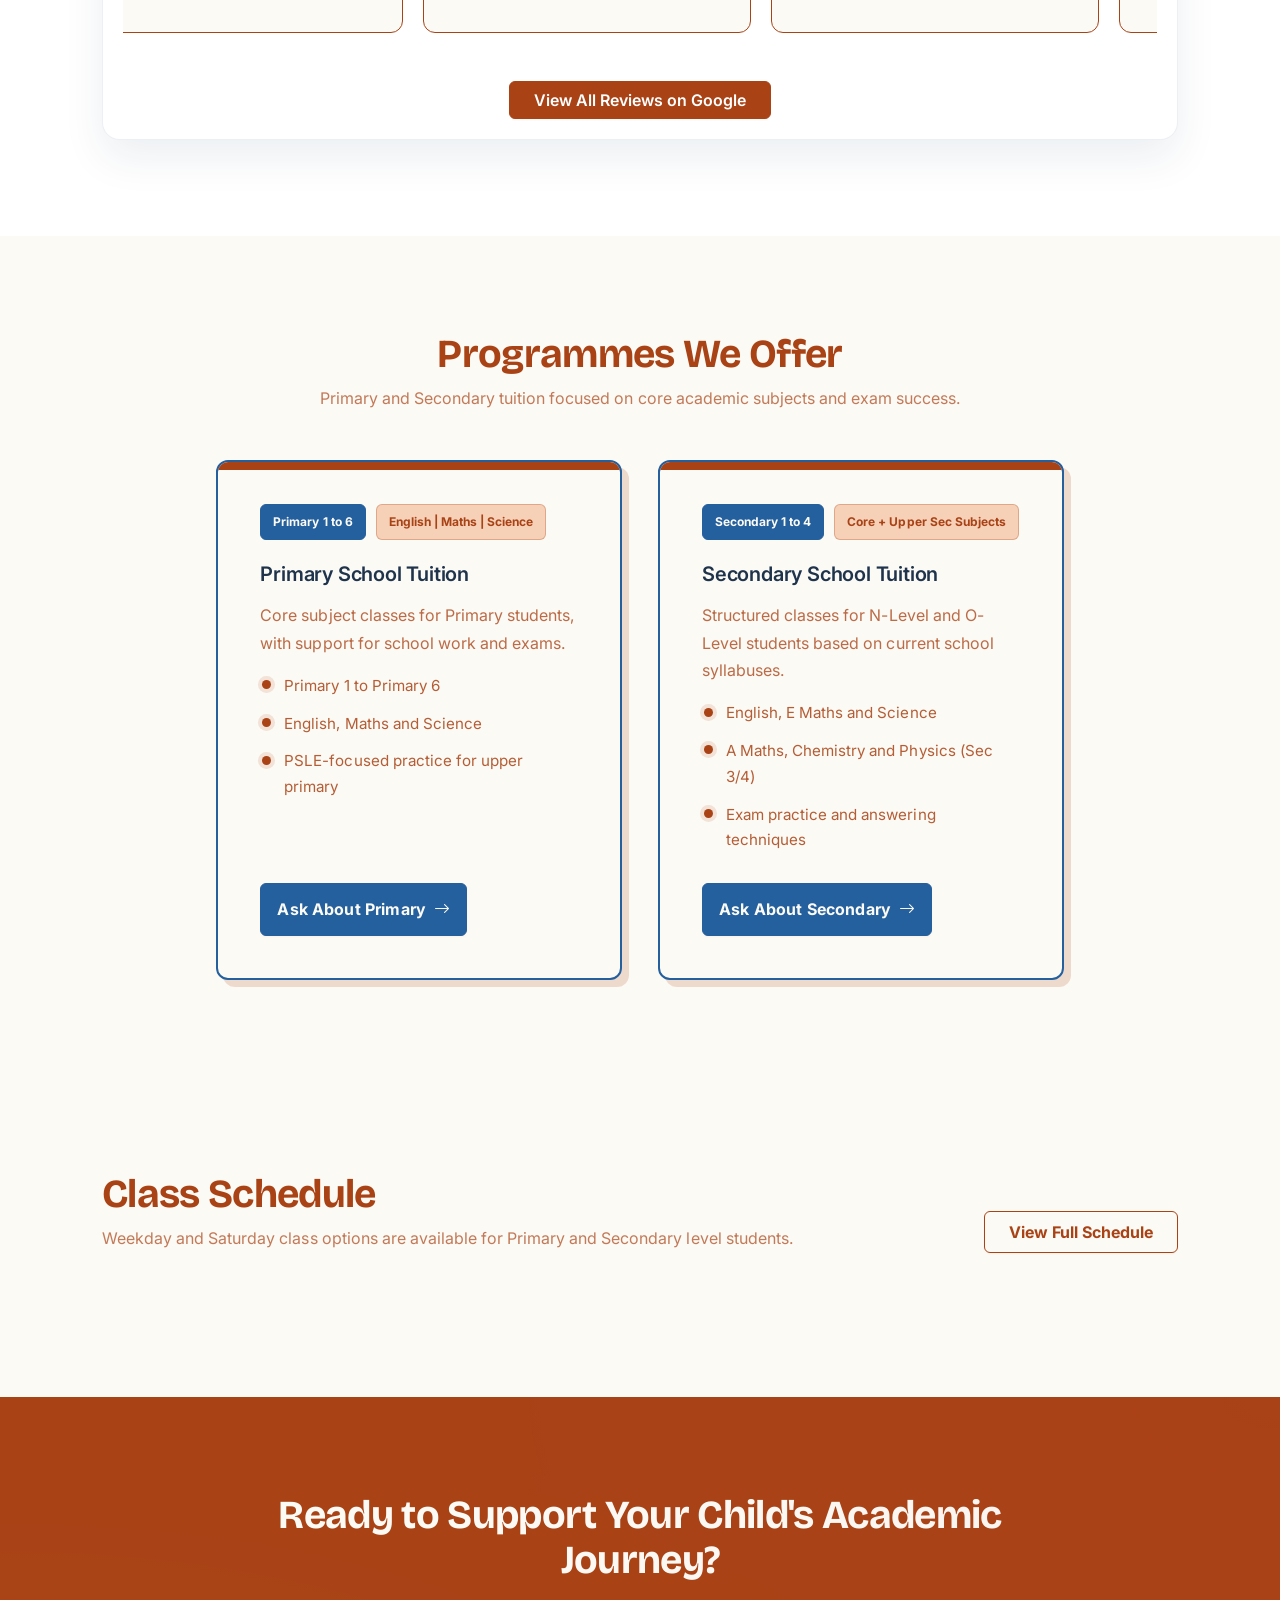
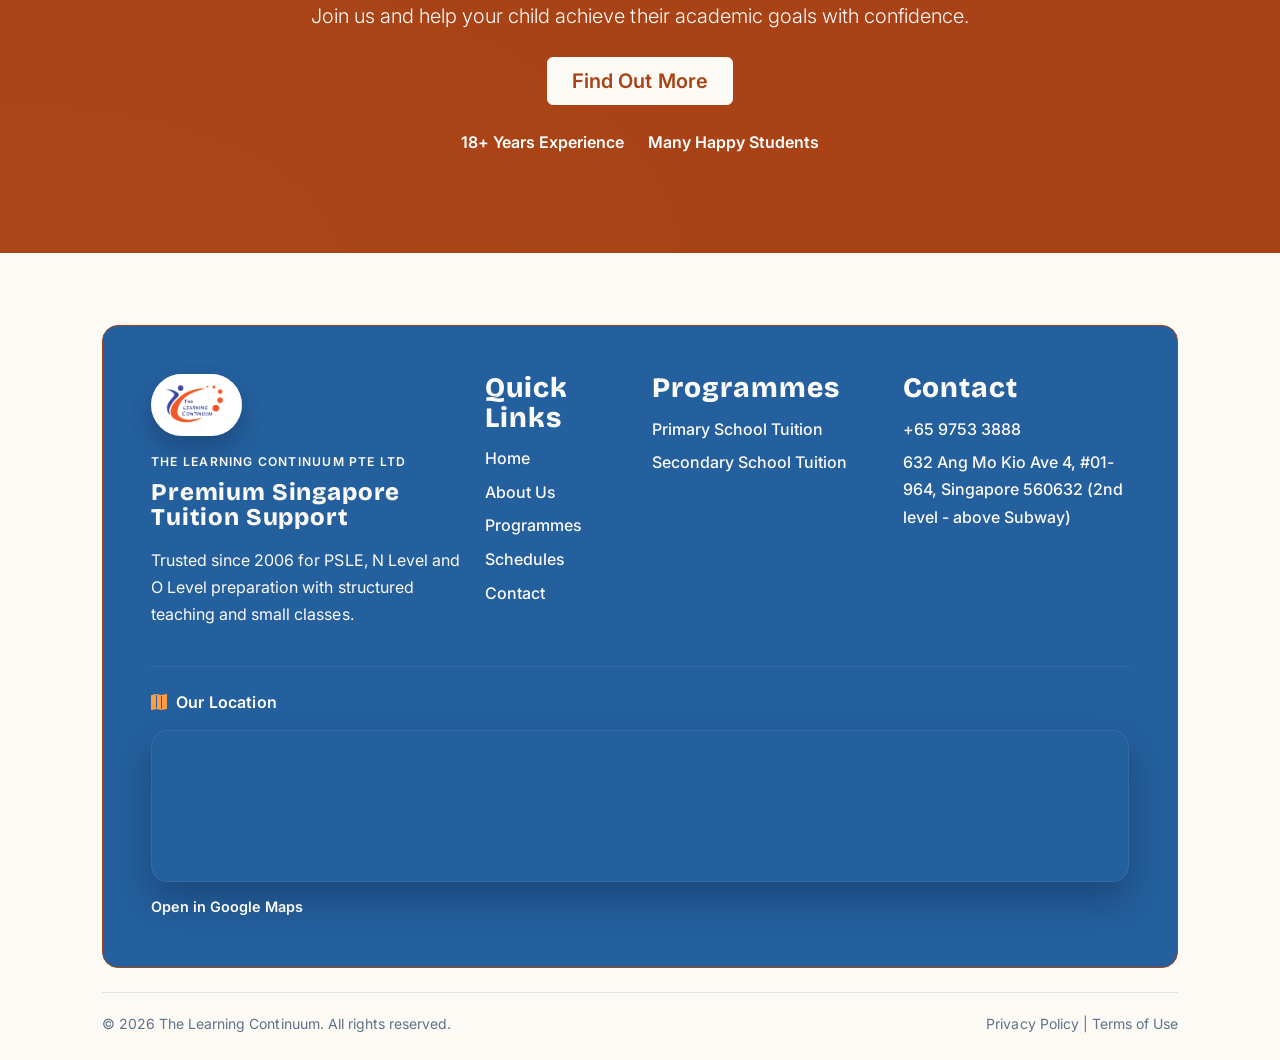
==== commit aeba3194: "fefef" ====
--- a/index.html
+++ b/index.html
@@ -479,7 +479,10 @@
       </div>
     </section>
 
-    <site-video-section></site-video-section>
+    <site-video-section
+      data-title="See Learning in Action"
+      data-subtitle="Take a glimpse into our classrooms and see how our teachers engage, guide and encourage our students."
+    ></site-video-section>
 
     <section id="reviews" class="section-space reviews-authority-section">
       <div class="container">
--- a/assets/css/redesign.css
+++ b/assets/css/redesign.css
@@ -214,7 +214,7 @@
 
 /* Shared portrait video */
 site-video-section { display: block; }
-.video-section { background: var(--color-sticky-note-teal); }
+.video-section { background: #ffffff; }
 .video-frame {
   display: block;
   position: relative;
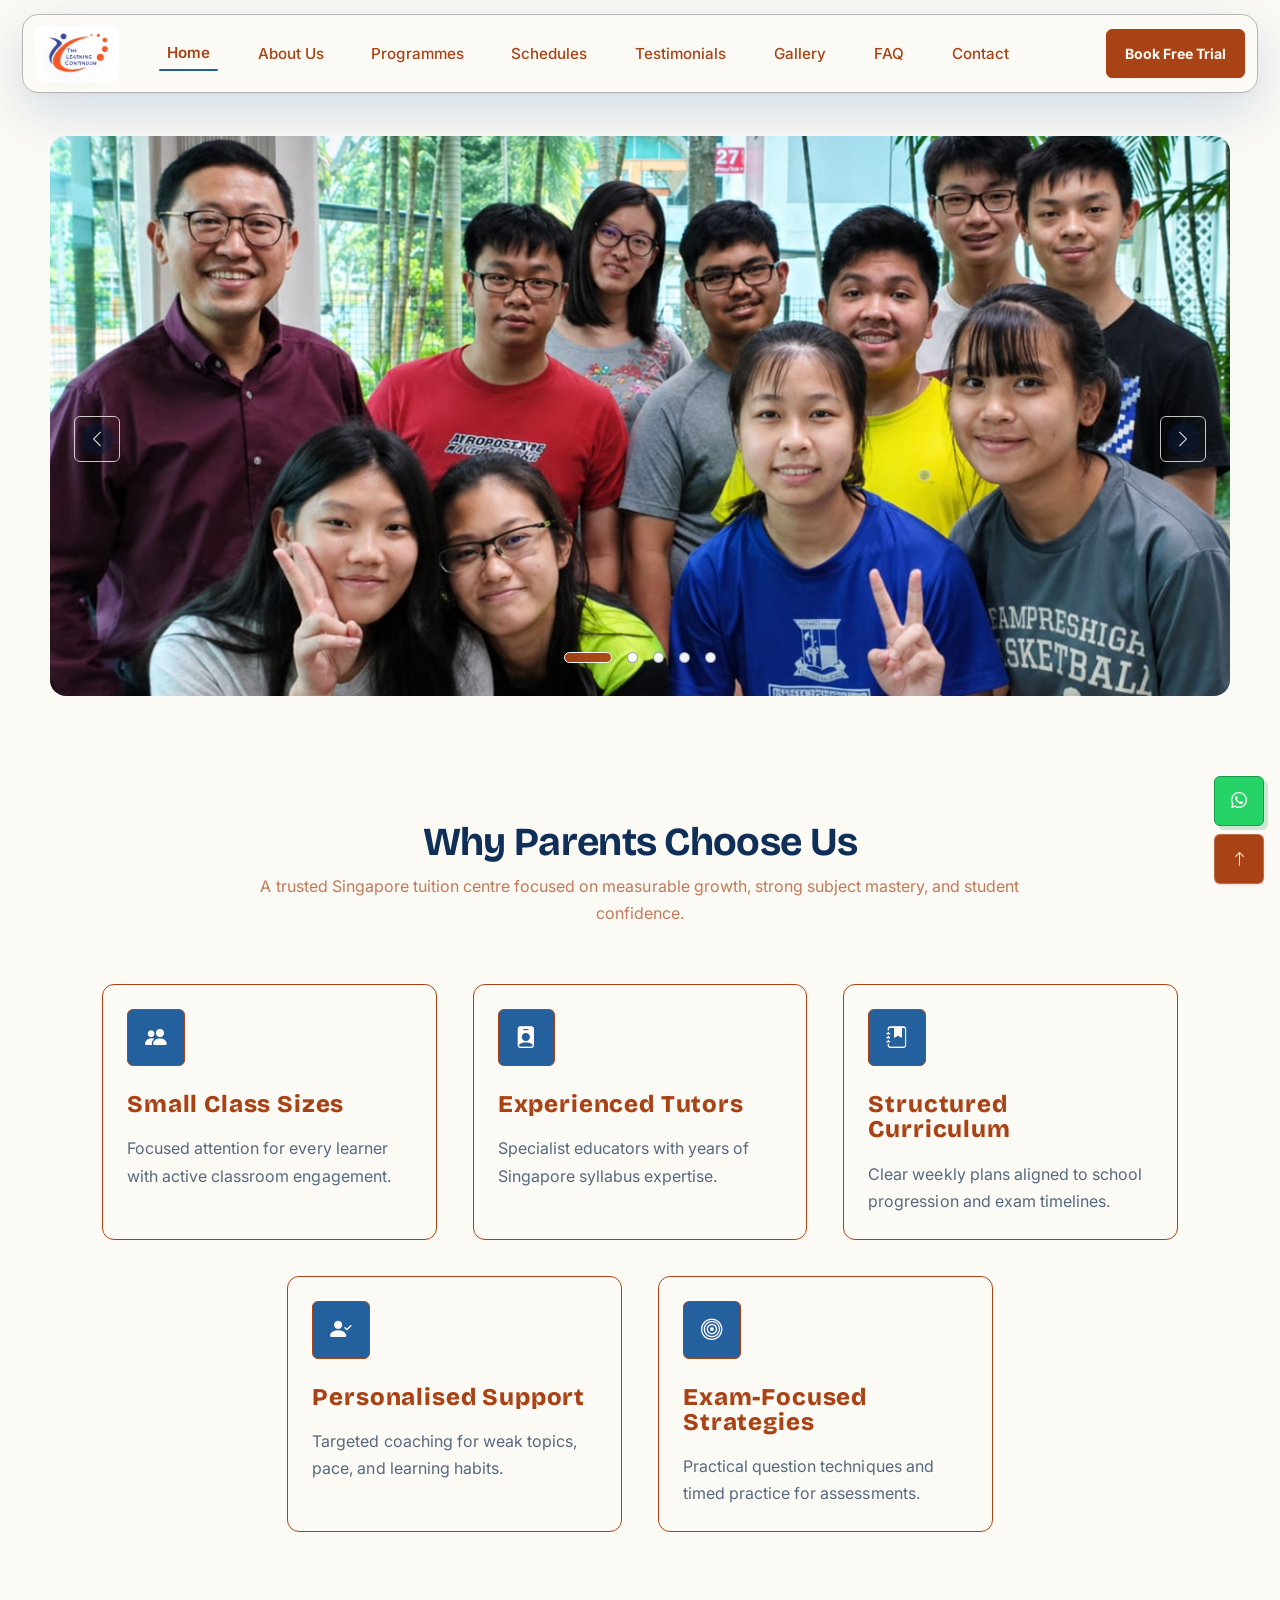
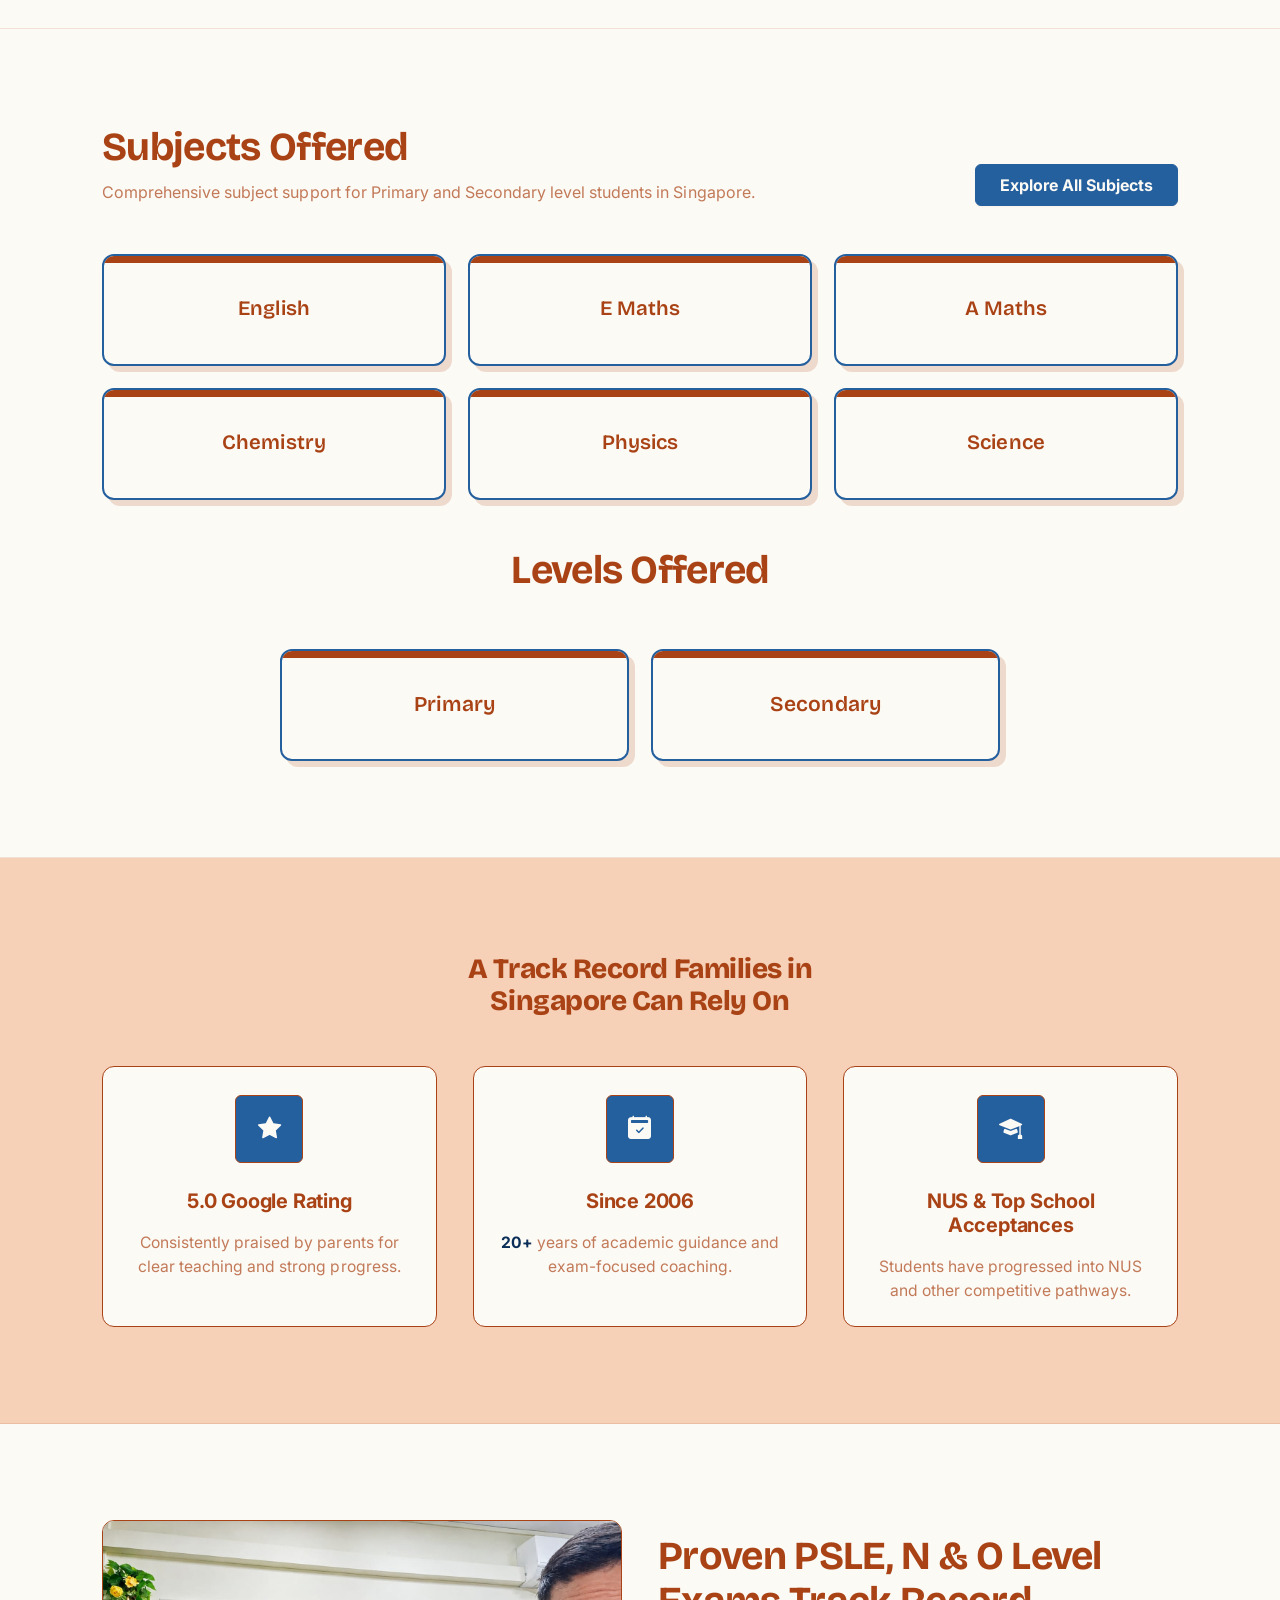
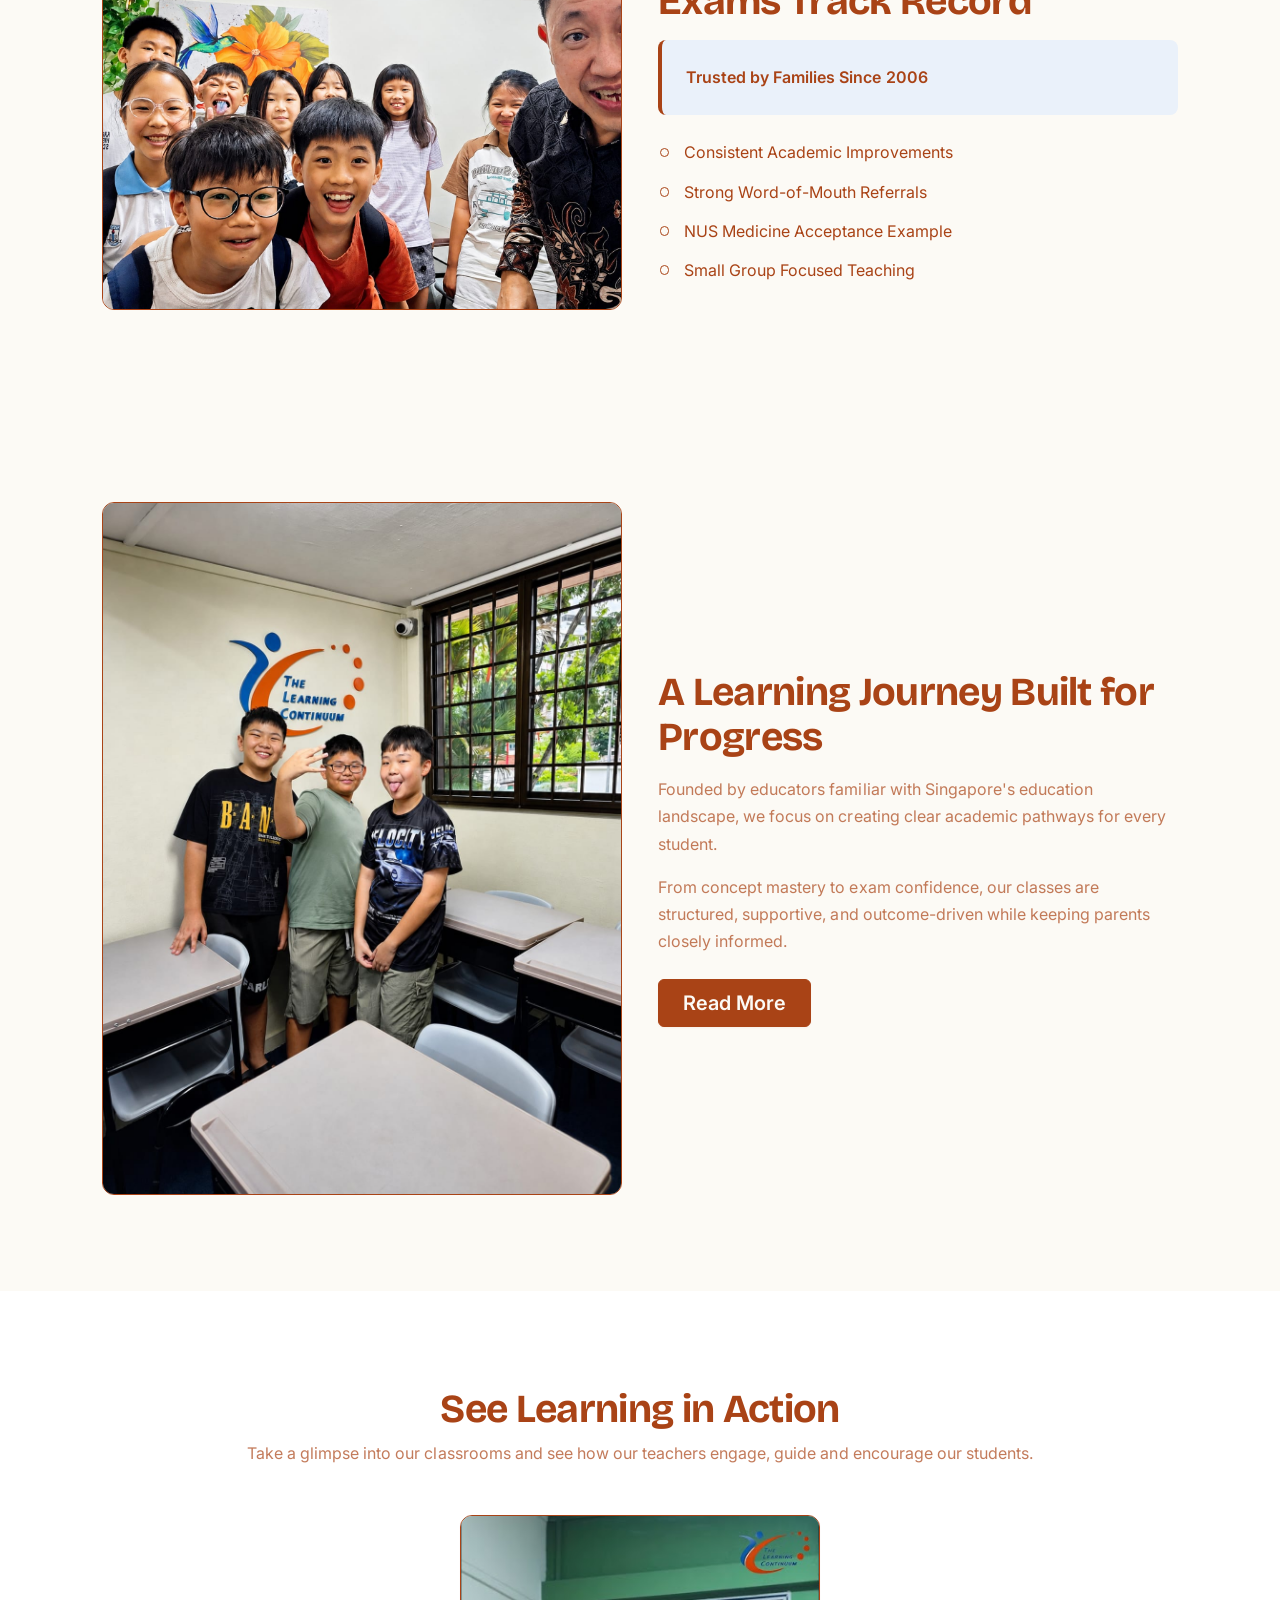
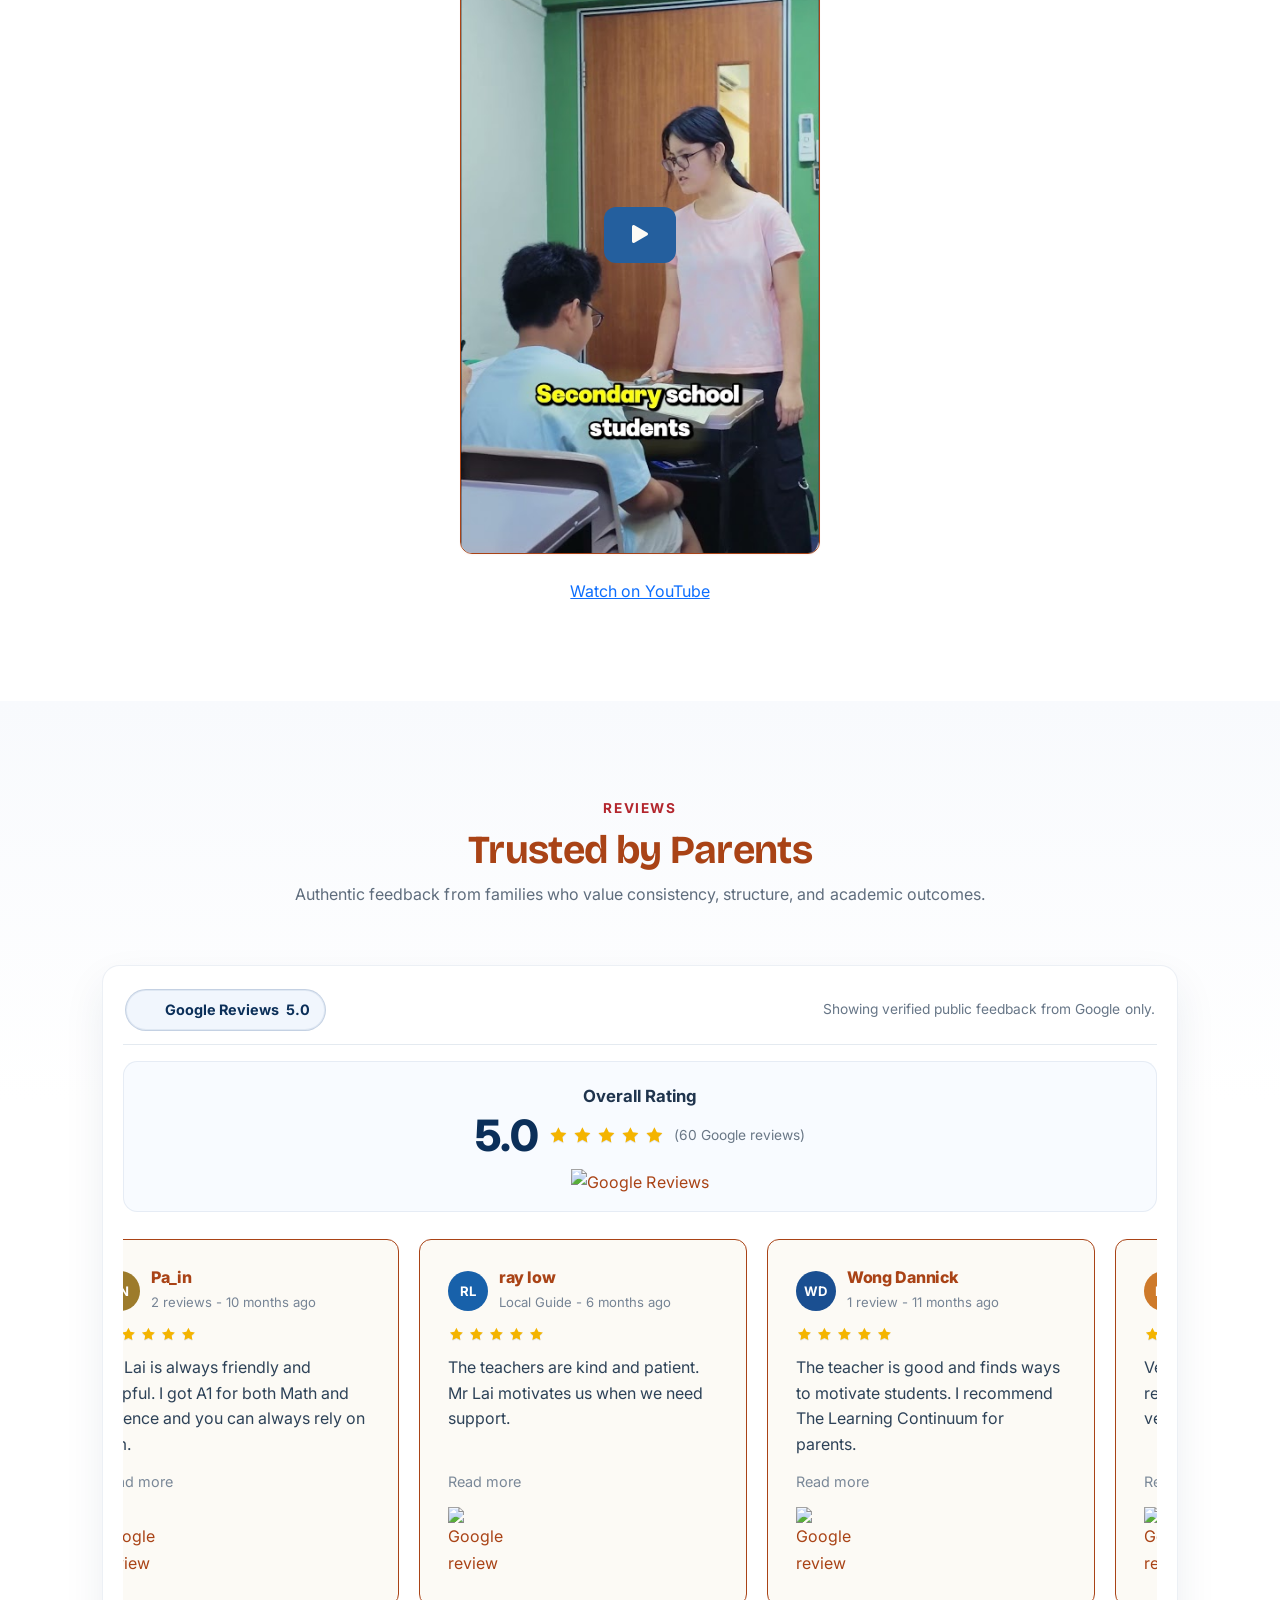
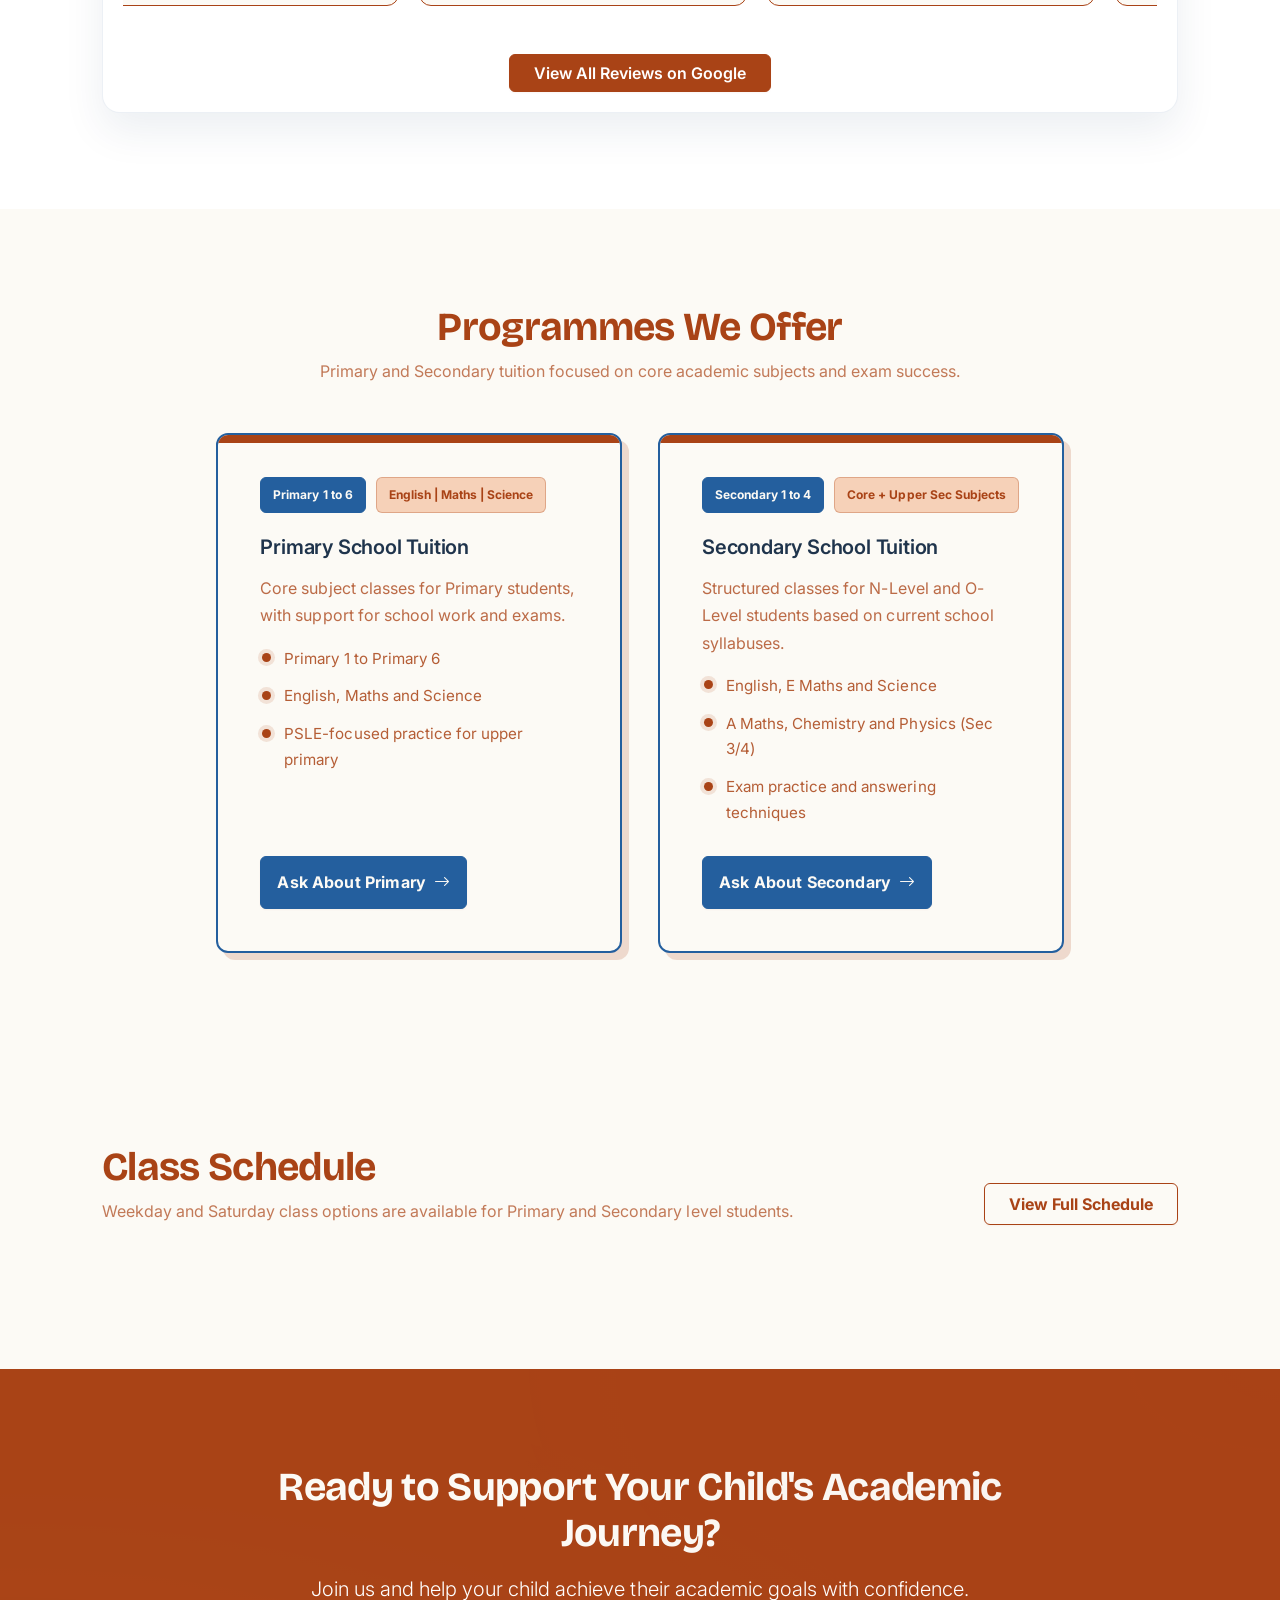
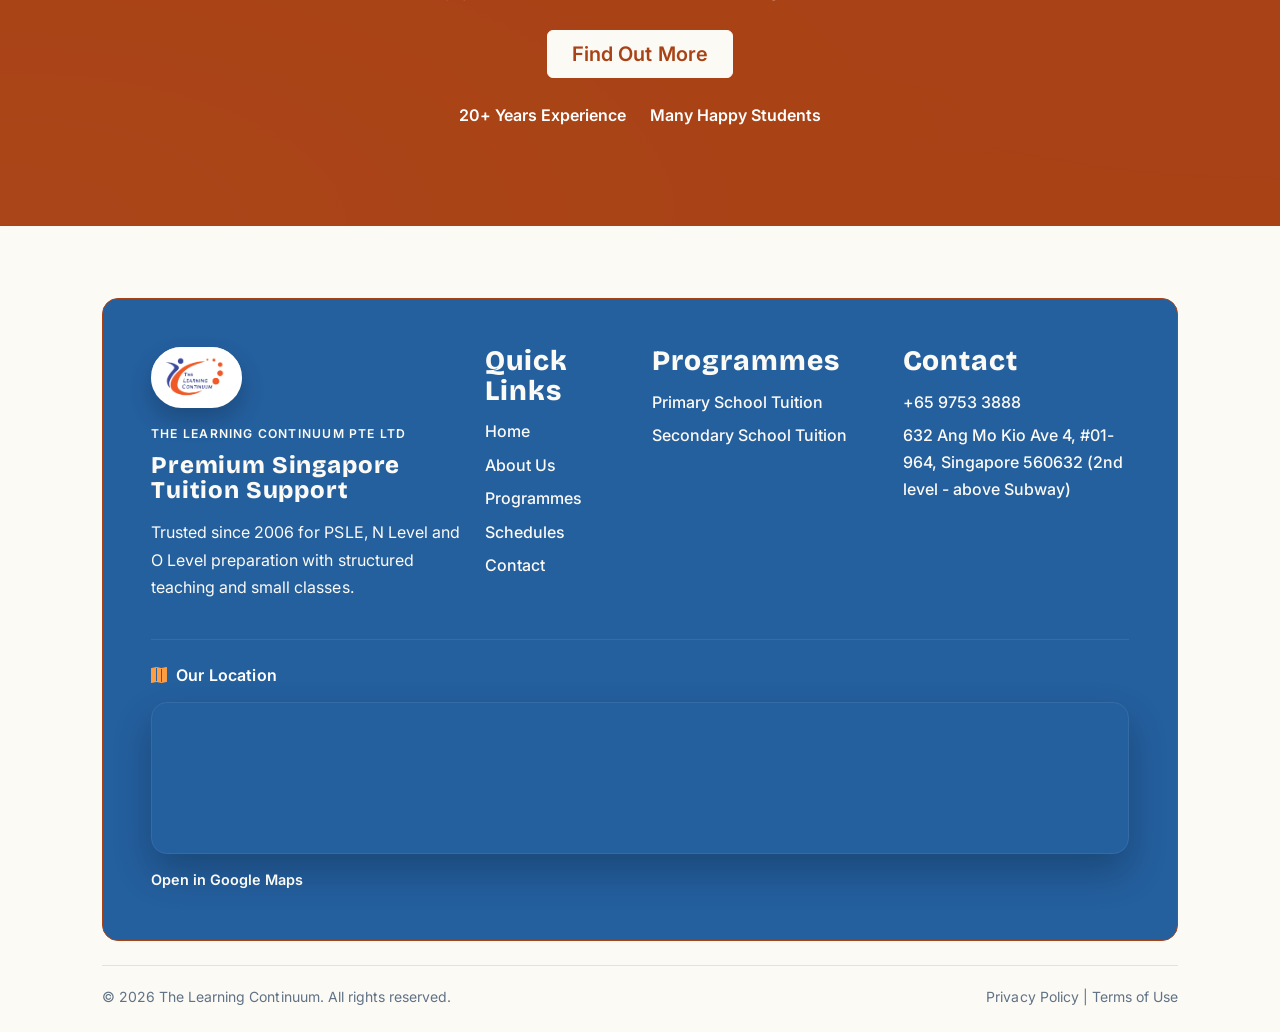
==== commit e5ed2f98: "yeshanagula" ====
--- a/index.html
+++ b/index.html
@@ -480,6 +480,7 @@
     </section>
 
     <site-video-section
+      class="video-subtitle-wide"
       data-title="See Learning in Action"
       data-subtitle="Take a glimpse into our classrooms and see how our teachers engage, guide and encourage our students."
     ></site-video-section>
--- a/assets/css/redesign.css
+++ b/assets/css/redesign.css
@@ -215,6 +215,9 @@
 /* Shared portrait video */
 site-video-section { display: block; }
 .video-section { background: #ffffff; }
+@media (min-width: 992px) {
+  .video-subtitle-wide .programmes-subtitle { max-width: none; }
+}
 .video-frame {
   display: block;
   position: relative;
